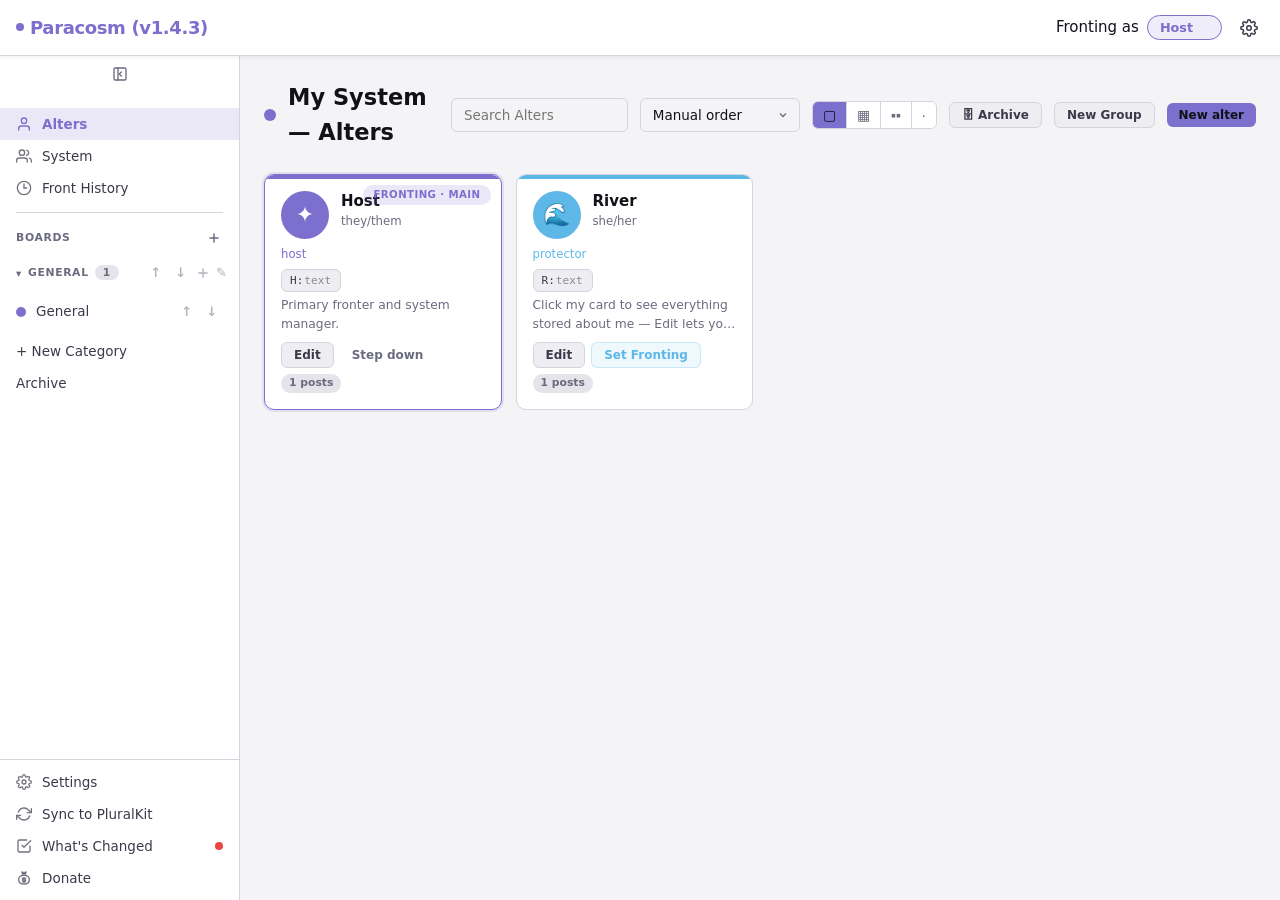
==== index.html @ e0b14cb3 "Update index.html" ====
<!doctype html>
<html lang="en">
 <head><!-- Google tag (gtag.js) -->
<!-- Google tag (gtag.js) -->
<script async src="https://www.googletagmanager.com/gtag/js?id=G-0WZTBD8NSZ"></script>
<script>
  window.dataLayer = window.dataLayer || [];
  function gtag(){dataLayer.push(arguments);}
  gtag('js', new Date());

  gtag('config', 'G-0WZTBD8NSZ');
</script>
 <meta charset="UTF-8" />
 <meta name="viewport" content="width=device-width, initial-scale=1.0" />
 <title>Paracosm v1.4.3</title>
 <style>
  /* ============================================================
   CSS CUSTOM PROPERTIES & RESET
  ============================================================ */
  :root {
   --accent: #7c6fcd;
   --accent-dim: #7c6fcd33;
   --accent-text: #ffffff;

   --bg-0: #f4f4f6;
   --bg-1: #ffffff;
   --bg-2: #eeeef2;
   --bg-3: #e4e4ea;

   --text-0: #111118;
   --text-1: #3a3a4a;
   --text-2: #6b6b80;
   --text-inv: #ffffff;

   --border: #d4d4de;
   --shadow: 0 1px 4px rgba(0,0,0,0.08);
   --shadow-md: 0 4px 16px rgba(0,0,0,0.1);
   --radius: 10px;
   --radius-sm: 6px;
   --radius-lg: 16px;

   --sidebar-w: 240px;
   --header-h: 56px;

   --font: system-ui, -apple-system, BlinkMacSystemFont, 'Segoe UI', sans-serif;
   --font-size: 15px;
   --line-height: 1.55;

   --transition: 0.18s ease;
  }

  [data-dark="true"] {
   --bg-0: #0f0f14;
   --bg-1: #17171f;
   --bg-2: #1e1e28;
   --bg-3: #26262f;
   --text-0: #eeeef4;
   --text-1: #c4c4d4;
   --text-2: #7a7a94;
   --border: #2e2e3e;
   --shadow: 0 1px 4px rgba(0,0,0,0.3);
   --shadow-md: 0 4px 16px rgba(0,0,0,0.4);
  }

  *, *::before, *::after { box-sizing: border-box; margin: 0; padding: 0; }

  html { font-size: var(--font-size); }

  body {
   font-family: var(--font);
   background: var(--bg-0);
   color: var(--text-0);
   line-height: var(--line-height);
   transition: background var(--transition), color var(--transition);
   min-height: 100vh;
   overflow-x: hidden;
  }

  /* ============================================================
   LAYOUT
  ============================================================ */
  #app { display: flex; flex-direction: column; min-height: 100vh; }

  /* Header */
  #header {
   position: fixed; top: 0; left: 0; right: 0; z-index: 100;
   height: var(--header-h);
   background: var(--bg-1);
   border-bottom: 1px solid var(--border);
   display: flex; align-items: center; gap: 12px; padding: 0 16px;
   box-shadow: var(--shadow);
   transition: background var(--transition), border-color var(--transition);
  }

  #sidebar-toggle {
   display: none; background: none; border: none; cursor: pointer;
   color: var(--text-0); padding: 6px; border-radius: var(--radius-sm);
  }
  #sidebar-toggle svg { display: block; }

  .logo {
   font-size: 1.2rem; font-weight: 700; letter-spacing: -0.02em;
   color: var(--accent); text-decoration: none; flex-shrink: 0;
   display: flex; align-items: center; gap: 6px;
  }
  .logo-dot { width: 8px; height: 8px; border-radius: 50%; background: var(--accent); }

  #header-spacer { flex: 1; }

  /* Fronter selector */
  #fronter-wrap {
   display: flex; align-items: center; gap: 8px;
  }
  #fronter-label { font-size: 0.8rem; color: var(--text-2); white-space: nowrap; }
  #fronter-select {
   appearance: none;
   background: var(--accent-dim);
   color: var(--accent);
   border: 1.5px solid var(--accent);
   border-radius: 20px;
   padding: 4px 28px 4px 12px;
   font-size: 0.85rem; font-weight: 600;
   cursor: pointer;
   font-family: inherit;
   background-image: url("data:image/svg+xml,%3Csvg xmlns='http://www.w3.org/2000/svg' width='12' height='12' viewBox='0 0 24 24' fill='none' stroke='%237c6fcd' stroke-width='2.5'%3E%3Cpath d='M6 9l6 6 6-6'/%3E%3C/svg%3E");
   background-repeat: no-repeat;
   background-position: right 8px center;
   transition: border-color var(--transition), background-color var(--transition);
  }
  #fronter-select:focus { outline: 2px solid var(--accent); outline-offset: 2px; }
  button#fronter-select { background-image: none; text-align: left; }
  .fronter-extra { opacity: 0.75; font-weight: 700; }
  .front-manage-row { display: flex; align-items: center; justify-content: space-between; gap: 10px; }
  .fm-main-label { display: flex; align-items: center; gap: 4px; cursor: pointer; white-space: nowrap; }
  .fm-main-label input { cursor: pointer; accent-color: var(--accent); }
  .front-entry-main-badge { font-weight: 700; }
  #fm-search-input { margin-bottom: 10px; }
  .fm-search-wrap { position: relative; margin-bottom: 10px; }
  .fm-search-wrap svg {
   position: absolute; left: 10px; top: 50%; transform: translateY(-50%);
   color: var(--text-2); pointer-events: none;
  }
  .fm-search-wrap input { padding-left: 32px; }

  /* Header buttons */
  .hdr-btn {
   background: none; border: none; cursor: pointer; color: var(--text-1);
   padding: 6px; border-radius: var(--radius-sm); display: flex; align-items: center;
   transition: background var(--transition), color var(--transition);
  }
  .hdr-btn:hover { background: var(--bg-2); color: var(--text-0); }

  /* Main layout */
  #layout {
   display: flex; flex: 1; margin-top: var(--header-h);
  }

  /* Sidebar */
  #sidebar {
   width: var(--sidebar-w); flex-shrink: 0;
   position: fixed; top: var(--header-h); left: 0; bottom: 0;
   background: var(--bg-1); border-right: 1px solid var(--border);
   display: flex; flex-direction: column;
   transition: background var(--transition), border-color var(--transition), transform var(--transition);
   z-index: 90;
  }

  #sidebar-scroll {
   flex: 1; overflow-y: auto; padding: 12px 0; min-height: 0;
  }

  .sidebar-footer {
   flex-shrink: 0; border-top: 1px solid var(--border);
   padding: 6px 0; background: var(--bg-1);
  }
  .sidebar-badge-dot {
   width: 8px; height: 8px; border-radius: 50%;
   background: #ef4444; margin-left: auto; flex-shrink: 0;
  }

  .sidebar-section { margin-bottom: 4px; }
  .sidebar-section-label {
   font-size: 0.72rem; font-weight: 700; letter-spacing: 0.06em;
   text-transform: uppercase; color: var(--text-2);
   padding: 8px 16px 4px; display: flex; align-items: center; justify-content: space-between;
  }
  .sidebar-add {
   background: none; border: none; cursor: pointer; color: var(--text-2);
   padding: 2px; border-radius: 4px; display: flex; align-items: center;
   transition: color var(--transition), background var(--transition);
  }
  .sidebar-add:hover { color: var(--accent); background: var(--accent-dim); }

  .sidebar-item {
   display: flex; align-items: center; gap: 10px;
   padding: 8px 16px; cursor: pointer; border: none; background: none;
   width: 100%; text-align: left; color: var(--text-1); font-size: 0.9rem;
   font-family: inherit; border-radius: 0;
   transition: background var(--transition), color var(--transition);
   position: relative;
  }
  .sidebar-item:hover { background: var(--bg-2); color: var(--text-0); }
  .sidebar-item.active {
   background: var(--accent-dim); color: var(--accent); font-weight: 600;
  }
  .sidebar-item.active::before {
   content: ''; position: absolute; left: 0; top: 4px; bottom: 4px;
   width: 3px; background: var(--accent); border-radius: 0 2px 2px 0;
  }
  .sidebar-dot {
   width: 10px; height: 10px; border-radius: 50%; flex-shrink: 0;
  }
  .sidebar-item-name { flex: 1; overflow: hidden; text-overflow: ellipsis; white-space: nowrap; }
  .sidebar-divider {
   margin: 8px 16px; border: none; border-top: 1px solid var(--border);
  }

  /* Nav items */
  .nav-item {
   display: flex; align-items: center; gap: 10px;
   padding: 8px 16px; cursor: pointer; border: none; background: none;
   width: 100%; text-align: left; color: var(--text-1); font-size: 0.9rem;
   font-family: inherit;
   transition: background var(--transition), color var(--transition);
   border-radius: 0;
  }
  .nav-item:hover { background: var(--bg-2); color: var(--text-0); }
  .nav-item.active { background: var(--accent-dim); color: var(--accent); font-weight: 600; }
  .nav-icon { opacity: 0.7; flex-shrink: 0; }
  .nav-item.active .nav-icon { opacity: 1; }

  /* Main content */
  #main {
   flex: 1; margin-left: var(--sidebar-w);
   padding: var(--main-padding, 24px); max-width: 100%;
   min-height: calc(100vh - var(--header-h));
   transition: margin-left var(--transition);
  }

  /* ============================================================
   SIDEBAR: ICON RAIL (collapsed) MODE
  ============================================================ */
  :root { --rail-w: 60px; }
  body.sidebar-rail #sidebar { width: var(--rail-w); }
  body.sidebar-rail #main { margin-left: var(--rail-w); }
  body.sidebar-rail .sidebar-item-name,
  body.sidebar-rail .sidebar-section-label span,
  body.sidebar-rail .sidebar-add,
  body.sidebar-rail .board-move-buttons,
  body.sidebar-rail .category-name,
  body.sidebar-rail .category-actions,
  body.sidebar-rail .badge,
  body.sidebar-rail .category-caret,
  body.sidebar-rail .sidebar-divider {
   display: none !important;
  }
  body.sidebar-rail .sidebar-item,
  body.sidebar-rail .nav-item {
   justify-content: center; padding: 10px 0; position: relative;
  }
  body.sidebar-rail .sidebar-dot { margin: 0 auto; }
  body.sidebar-rail .category-header { justify-content: center; padding: 6px 0; }
  body.sidebar-rail .category-toggle { justify-content: center; }
  body.sidebar-rail .category-boards { display: none; }
  body.sidebar-rail .sidebar-section-label { justify-content: center; }

  /* Tooltip for rail mode */
  body.sidebar-rail .nav-item:hover::after,
  body.sidebar-rail .sidebar-item:hover::after {
   content: attr(data-tip);
   position: absolute; left: calc(100% + 10px); top: 50%;
   transform: translateY(-50%);
   background: var(--bg-3); color: var(--text-0);
   padding: 5px 10px; border-radius: var(--radius-sm);
   font-size: 0.8rem; white-space: nowrap; z-index: 200;
   box-shadow: 0 4px 14px rgba(0,0,0,0.25);
   pointer-events: none;
  }

  #sidebar-rail-toggle {
   background: none; border: none; cursor: pointer; color: var(--text-2);
   padding: 6px; border-radius: var(--radius-sm); display: flex; align-items: center;
   margin: 4px auto 8px; transition: background var(--transition), color var(--transition), transform var(--transition);
  }
  #sidebar-rail-toggle:hover { background: var(--bg-2); color: var(--accent); }
  body.sidebar-rail #sidebar-rail-toggle svg { transform: rotate(180deg); }
  @media (max-width: 640px) { #sidebar-rail-toggle { display: none; } }

  /* Overlay for mobile sidebar */
  #sidebar-overlay {
   display: none; position: fixed; inset: 0; z-index: 89;
   background: rgba(0,0,0,0.4);
  }

  /* ============================================================
   TYPOGRAPHY & HELPERS
  ============================================================ */
  h1 { font-size: 1.5rem; font-weight: 700; }
  h2 { font-size: 1.2rem; font-weight: 600; }
  h3 { font-size: 1rem; font-weight: 600; }

  .page-header {
   display: flex; align-items: center; gap: 12px; margin-bottom: 24px;
   flex-wrap: wrap;
  }
  .page-header h1 { flex: 1; }
  .page-title-dot {
   width: 12px; height: 12px; border-radius: 50%;
   background: var(--accent); flex-shrink: 0;
  }

  .tag {
   display: inline-block; padding: 2px 10px;
   border-radius: 20px; font-size: 0.78rem; font-weight: 600;
   background: var(--accent-dim); color: var(--accent);
  }

  .badge {
   display: inline-block; padding: 1px 8px;
   border-radius: 20px; font-size: 0.72rem; font-weight: 600;
   background: var(--bg-3); color: var(--text-2);
  }

  a { color: var(--accent); text-decoration: none; }
  a:hover { text-decoration: underline; }

  /* ============================================================
   CARDS
  ============================================================ */
  .card {
   background: var(--bg-1); border-radius: var(--radius);
   border: 1px solid var(--border); padding: var(--card-padding, 16px);
   transition: background var(--transition), border-color var(--transition);
   box-shadow: var(--shadow);
  }
  .card-grid {
   display: grid; grid-template-columns: repeat(auto-fill, minmax(220px, 1fr));
   gap: 14px;
  }
  .card-sm { padding: 12px 14px; }

  /* ============================================================
   BUTTONS
  ============================================================ */
  .btn {
   display: inline-flex; align-items: center; gap: 6px;
   padding: 8px 16px; border-radius: var(--radius-sm);
   font-size: 0.88rem; font-weight: 600; font-family: inherit;
   cursor: pointer; border: none; transition: all var(--transition);
   white-space: nowrap;
  }
  .btn-primary {
   background: var(--accent); color: var(--accent-text);
  }
  .btn-primary:hover { filter: brightness(1.1); }
  .btn-secondary {
   background: var(--bg-2); color: var(--text-1);
   border: 1px solid var(--border);
  }
  .btn-secondary:hover { background: var(--bg-3); color: var(--text-0); }
  .btn-ghost {
   background: none; color: var(--text-2); padding: 6px 10px;
  }
  .btn-ghost:hover { background: var(--bg-2); color: var(--text-0); }
  .btn-danger {
   background: #ef4444; color: #fff;
  }
  .btn-danger:hover { background: #dc2626; }
  .btn-sm { padding: 5px 12px; font-size: 0.8rem; }
  .btn-icon { padding: 6px; }

  /* ============================================================
   FORMS
  ============================================================ */
  .form-group { margin-bottom: 14px; }
  .form-label {
   display: block; font-size: 0.82rem; font-weight: 600;
   color: var(--text-1); margin-bottom: 5px;
  }
  .form-hint { font-size: 0.75rem; color: var(--text-2); margin-top: 3px; }
  .form-input, .form-select, .form-textarea {
   width: 100%; padding: 8px 12px;
   background: var(--bg-0); border: 1.5px solid var(--border);
   border-radius: var(--radius-sm); color: var(--text-0);
   font-size: 0.9rem; font-family: inherit;
   transition: border-color var(--transition), background var(--transition);
  }
  .form-input:focus, .form-select:focus, .form-textarea:focus {
   outline: none; border-color: var(--accent);
   box-shadow: 0 0 0 3px var(--accent-dim);
  }
  .form-textarea { resize: vertical; min-height: 80px; }
  .form-select { appearance: none; cursor: pointer;
   background-image: url("data:image/svg+xml,%3Csvg xmlns='http://www.w3.org/2000/svg' width='12' height='12' viewBox='0 0 24 24' fill='none' stroke='%236b6b80' stroke-width='2.5'%3E%3Cpath d='M6 9l6 6 6-6'/%3E%3C/svg%3E");
   background-repeat: no-repeat; background-position: right 10px center;
   padding-right: 32px;
  }
  .form-row { display: flex; gap: 12px; }
  .form-row .form-group { flex: 1; }
  .form-check { display: flex; align-items: center; gap: 8px; cursor: pointer; }
  .form-check input { cursor: pointer; accent-color: var(--accent); }
  .form-color-row { display: flex; align-items: center; gap: 10px; }
  .form-color {
   width: 40px; height: 38px; padding: 3px;
   border: 1.5px solid var(--border); border-radius: var(--radius-sm);
   cursor: pointer; background: var(--bg-0);
  }
  .color-presets { display: flex; gap: 6px; flex-wrap: wrap; }
  .color-preset {
   width: 24px; height: 24px; border-radius: 50%; cursor: pointer;
   border: 2px solid transparent; transition: border-color var(--transition), transform var(--transition);
  }
  .color-preset:hover { transform: scale(1.15); }
  .color-preset.selected { border-color: var(--text-0); }

  /* ============================================================
   TOGGLE SWITCH
  ============================================================ */
  .toggle-wrap { display: flex; align-items: center; gap: 10px; }
  .toggle {
   position: relative; display: inline-block;
   width: 40px; height: 22px; flex-shrink: 0;
  }
  .toggle input { opacity: 0; width: 0; height: 0; }
  .toggle-slider {
   position: absolute; cursor: pointer; inset: 0;
   background: var(--bg-3); border-radius: 22px;
   transition: background var(--transition);
  }
  .toggle-slider:before {
   content: ''; position: absolute;
   width: 16px; height: 16px; border-radius: 50%;
   left: 3px; top: 3px; background: white;
   transition: transform var(--transition);
   box-shadow: 0 1px 3px rgba(0,0,0,0.2);
  }
  .toggle input:checked + .toggle-slider { background: var(--accent); }
  .toggle input:checked + .toggle-slider:before { transform: translateX(18px); }
  .unread-dot {
   display:inline-block;
   width:8px;
   height:8px;
   border-radius:50%;
   background:#ef4444;
   margin-left:6px;
   vertical-align:middle;
  }

  /* ============================================================
   MODAL
  ============================================================ */
  .modal-backdrop {
   position: fixed; inset: 0; z-index: 200;
   background: rgba(0,0,0,0.5); display: flex;
   align-items: center; justify-content: center; padding: 16px;
  }
  .modal {
   background: var(--bg-1); border-radius: var(--radius-lg);
   border: 1px solid var(--border); width: 100%; max-width: 480px;
   max-height: 90vh; overflow-y: auto;
   box-shadow: var(--shadow-md);
   animation: modal-in 0.15s ease;
  }
  @keyframes modal-in {
   from { opacity: 0; transform: scale(0.96) translateY(8px); }
   to { opacity: 1; transform: scale(1) translateY(0); }
  }
  .modal-header {
   padding: 18px 20px 14px; border-bottom: 1px solid var(--border);
   display: flex; align-items: center; gap: 10px;
  }
  .modal-header h2 { flex: 1; }
  .modal-body { padding: 18px 20px; }
  .modal-footer {
   padding: 14px 20px; border-top: 1px solid var(--border);
   display: flex; gap: 8px; justify-content: flex-end;
  }

  /* ============================================================
   POSTS / MESSAGE BOARD
  ============================================================ */
  .post-list { display: flex; flex-direction: column; gap: 10px; }
  .post {
   background: var(--bg-1); border-radius: var(--radius);
   border: 1px solid var(--border); padding: var(--post-padding, 14px 16px);
   transition: background var(--transition), border-color var(--transition);
  }
  .post.pinned { border-color: var(--accent); }
  .post-header { display: flex; align-items: center; gap: 10px; margin-bottom: 8px; }
  .alter-avatar-wrap.post-avatar { width: 32px; height: 32px; }
  .post-meta { flex: 1; }
  .post-author { font-weight: 700; font-size: 0.9rem; }
  .post-pronouns { font-size: 0.75rem; color: var(--text-2); }
  .post-time { font-size: 0.75rem; color: var(--text-2); }
  .post-content { font-size: 0.92rem; line-height: var(--line-height); white-space: pre-wrap; word-break: break-word; }
  .post-actions { display: flex; gap: 6px; margin-top: 10px; flex-wrap: wrap; }
  .post-pin-icon { color: var(--accent); font-size: 0.75rem; }

  .compose-box {
   background: var(--bg-1); border: 1.5px solid var(--border);
   border-radius: var(--radius-lg); padding: 14px 16px;
   margin-bottom: 20px;
   transition: border-color var(--transition), background var(--transition);
   box-shadow: var(--shadow);
  }
  .compose-box:focus-within { border-color: var(--accent); }
  .compose-header { display: flex; align-items: center; gap: 10px; margin-bottom: 10px; }
  .compose-as { font-size: 0.82rem; color: var(--text-2); }
  .compose-as strong { color: var(--accent); }
  #compose-input {
   width: 100%; background: none; border: none; outline: none;
   color: var(--text-0); font-size: 0.92rem; font-family: inherit;
   resize: none; min-height: 60px; line-height: var(--line-height);
  }
  .compose-footer { display: flex; justify-content: space-between; align-items: center; gap: 8px; margin-top: 10px; }
  .compose-footer-left { display: flex; gap: 6px; align-items: center; }

  /* Image upload buttons (alter avatar/banner + composer) */
  .img-upload-btn {
   display: inline-flex; align-items: center; gap: 6px;
   background: var(--bg-2); border: 1px solid var(--border); color: var(--text-1);
   border-radius: var(--radius-sm); padding: 6px 10px; font-size: 0.8rem;
   font-family: inherit; cursor: pointer; transition: background var(--transition), color var(--transition);
   white-space: nowrap;
  }
  .img-upload-btn:hover { background: var(--bg-3); color: var(--text-0); }
  .img-upload-row { display: flex; gap: 8px; align-items: center; margin-top: 6px; flex-wrap: wrap; }
  .img-upload-or { font-size: 0.75rem; color: var(--text-2); }

  /* Composer image staging (selected, not-yet-posted images) */
  .compose-img-stage {
   display: flex; gap: 8px; flex-wrap: wrap; margin-top: 10px;
  }
  .compose-img-thumb {
   position: relative; width: 64px; height: 64px; border-radius: var(--radius-sm);
   overflow: hidden; flex-shrink: 0; border: 1px solid var(--border); background: var(--bg-2);
  }
  .compose-img-thumb img { width: 100%; height: 100%; object-fit: cover; display: block; }
  .compose-img-remove {
   position: absolute; top: 2px; right: 2px; width: 18px; height: 18px;
   border-radius: 50%; background: rgba(0,0,0,0.65); color: #fff; border: none;
   font-size: 0.7rem; line-height: 1; cursor: pointer; display: flex;
   align-items: center; justify-content: center; padding: 0;
  }
  .compose-img-remove:hover { background: rgba(0,0,0,0.85); }

  /* Post image gallery */
  .post-gallery {
   display: flex; gap: 8px; overflow-x: auto; margin-top: 10px;
   margin-bottom: 4px; padding-bottom: 2px; scroll-snap-type: x proximity;
   -webkit-overflow-scrolling: touch;
  }
  .post-gallery::-webkit-scrollbar { height: 6px; }
  .post-gallery::-webkit-scrollbar-thumb { background: var(--border); border-radius: 4px; }
  .post-gallery.single-image { overflow-x: visible; }
  .post-gallery-img-wrap {
   flex-shrink: 0; scroll-snap-align: start; border-radius: var(--radius);
   overflow: hidden; border: 1px solid var(--border); background: var(--bg-2);
   cursor: zoom-in; max-height: 280px;
  }
  .post-gallery.single-image .post-gallery-img-wrap { max-width: 100%; }
  .post-gallery:not(.single-image) .post-gallery-img-wrap { width: 200px; height: 200px; }
  .post-gallery:not(.single-image) .post-gallery-img-wrap img { width: 100%; height: 100%; object-fit: cover; }
  .post-gallery.single-image .post-gallery-img-wrap img { max-width: 100%; max-height: 280px; object-fit: contain; display: block; }
  .post-gallery-count {
   font-size: 0.72rem; color: var(--text-2); margin-top: 2px; margin-bottom: 2px;
  }

  /* Lightbox for viewing a post image full-size */
  .img-lightbox-backdrop {
   position: fixed; inset: 0; z-index: 300; background: rgba(0,0,0,0.85);
   display: flex; align-items: center; justify-content: center; padding: 24px;
   cursor: zoom-out;
  }
  .img-lightbox-backdrop img {
   max-width: 100%; max-height: 100%; border-radius: var(--radius);
   box-shadow: var(--shadow-md);
  }
  .img-lightbox-close {
   position: fixed; top: 16px; right: 20px; background: rgba(0,0,0,0.5); color: #fff;
   border: none; border-radius: 50%; width: 36px; height: 36px; font-size: 1.1rem;
   cursor: pointer; display: flex; align-items: center; justify-content: center;
  }

  /* Avatar/banner upload preview tweaks */
  .alter-upload-preview-banner {
   width: 100%; height: 80px; border-radius: var(--radius-sm); margin-top: 8px;
   background-size: cover; background-position: center; border: 1px solid var(--border);
  }

  /* Board header banner */
  .board-banner {
   height: 6px; border-radius: var(--radius) var(--radius) 0 0;
   margin-bottom: 0;
  }

  /* ============================================================
   ALTER CARDS
  ============================================================ */
  .alter-card {
   background: var(--bg-1); border-radius: var(--radius);
   border: 1px solid var(--border); padding: 16px;
   cursor: pointer; transition: all var(--transition);
   position: relative; overflow: hidden;
  }
  .alter-card::before {
   content: ''; position: absolute; top: 0; left: 0; right: 0;
   height: 4px;
  }
  .alter-card:hover { border-color: var(--accent); box-shadow: var(--shadow-md); transform: translateY(-1px); }
  .alter-card.fronting { border-color: var(--accent); box-shadow: 0 0 0 2px var(--accent-dim); }
  .alter-card.dragging { opacity: 0.4; }
  .alter-card.drag-over-top { box-shadow: inset 2px 0 0 var(--accent); }
  .alter-card.drag-over-bottom { box-shadow: inset -2px 0 0 var(--accent); }
  .alter-unread-badge {
   position: absolute; top: 10px; right: 10px;
   background: #ef4444; color: #fff; font-size: 0.72rem; font-weight: 700;
   min-width: 18px; height: 18px; border-radius: 999px;
   display: flex; align-items: center; justify-content: center; padding: 0 5px;
   z-index: 2;
  }

  /* ============================================================
   ALTER GROUPS
  ============================================================ */
  .group-section { margin-bottom: 22px; }
  .group-grid {
   display: grid; grid-template-columns: repeat(auto-fill, minmax(180px, 1fr));
   gap: 12px; margin-bottom: 4px;
  }
  .group-card {
   background: var(--bg-1); border-radius: var(--radius);
   border: 1px solid var(--border); border-left: 4px solid var(--accent);
   padding: 12px 14px; cursor: pointer; transition: all var(--transition);
   position: relative;
  }
  .group-card:hover { border-color: var(--accent); box-shadow: var(--shadow-md); transform: translateY(-1px); }
  .group-card-name { font-weight: 700; font-size: 0.95rem; display: flex; align-items: center; gap: 8px; }
  .group-card-dot { width: 9px; height: 9px; border-radius: 50%; background: var(--accent); flex-shrink: 0; }
  .group-card-count { font-size: 0.76rem; color: var(--text-2); margin-top: 4px; }
  .group-card-desc { font-size: 0.78rem; color: var(--text-2); margin-top: 4px; display:-webkit-box;-webkit-line-clamp:2;-webkit-box-orient:vertical;overflow:hidden; }
  .alter-group-tags { display: flex; flex-wrap: wrap; gap: 6px; margin-top: 4px; }
  .alter-group-tag { cursor: pointer; }
  .group-checkbox-list {
   display: flex; flex-wrap: wrap; gap: 8px;
   border: 1px solid var(--border); border-radius: var(--radius-sm);
   padding: 10px; max-height: 160px; overflow-y: auto; background: var(--bg-2);
  }
  .group-checkbox-item {
   display: flex; align-items: center; gap: 6px; font-size: 0.85rem;
   background: var(--bg-1); border: 1px solid var(--border); border-radius: 20px;
   padding: 4px 10px 4px 8px; cursor: pointer;
  }
  .group-checkbox-item input { cursor: pointer; accent-color: var(--accent); }

  /* ---- density switch (alters page toolbar) ---- */
  .density-switch {
   display: inline-flex; border: 1px solid var(--border); border-radius: var(--radius-sm);
   overflow: hidden; flex-shrink: 0;
  }
  .density-btn {
   background: var(--bg-1); color: var(--text-2); border: none; cursor: pointer;
   padding: 6px 10px; font-size: 0.95rem; line-height: 1; transition: background var(--transition), color var(--transition);
   border-right: 1px solid var(--border);
  }
  .density-btn:last-child { border-right: none; }
  .density-btn:hover { background: var(--bg-2); color: var(--text-0); }
  .density-btn.active { background: var(--accent); color: var(--accent-text); }

  /* ---- tiny density card: just avatar + name, packed tight ---- */
  .alter-card-tiny {
   display: flex; flex-direction: column; align-items: center; justify-content: center;
   gap: 4px; padding: 8px 4px; min-height: 0;
  }
  .alter-card-tiny .alter-name {
   width: 100%; overflow: hidden; text-overflow: ellipsis; white-space: nowrap;
  }
  .alter-tiny-front-dot {
   position: absolute; top: 6px; left: 6px; width: 8px; height: 8px; border-radius: 50%;
   background: var(--accent); box-shadow: 0 0 0 2px var(--bg-1); z-index: 2;
  }
  .alter-unread-badge-tiny {
   top: 4px; right: 4px; min-width: 14px; height: 14px; font-size: 0.6rem; padding: 0 4px;
  }
  .alter-avatar {
   width: 48px; height: 48px; border-radius: 50%;
   display: flex; align-items: center; justify-content: center;
   font-size: 1.5rem; margin-bottom: 10px; color: white;
  }
  .alter-card-head { display: flex; align-items: flex-start; gap: 12px; margin-bottom: 6px; }
  .alter-name { font-weight: 700; font-size: 1rem; line-height: 1.25; }
  .alter-realname { font-size: 0.74rem; color: var(--text-2); margin-top: 1px; overflow: hidden; text-overflow: ellipsis; white-space: nowrap; }
  .alter-pronouns { font-size: 0.78rem; color: var(--text-2); margin-top: 1px; }
  .alter-role { font-size: 0.78rem; margin-top: 4px; }
  .alter-fronting-badge {
   position: absolute; top: 10px; right: 10px;
   font-size: 0.68rem; font-weight: 700; letter-spacing: 0.04em;
   text-transform: uppercase;
  }

  /* Avatar image + fallback (used in cards, view modal, edit form preview) */
  .alter-avatar-wrap {
   position: relative; border-radius: 50%; overflow: hidden;
   flex-shrink: 0; background: var(--bg-2);
  }
  .alter-avatar-img { width: 100%; height: 100%; object-fit: cover; display: block; }
  .alter-avatar-fallback {
   position: absolute; top: 0; left: 0; width: 100%; height: 100%;
   align-items: center; justify-content: center; color: white;
  }

  /* Proxy tag chips */
  .alter-proxy-tags { display: flex; flex-wrap: wrap; gap: 5px; margin-top: 6px; }
  .proxy-tag-chip {
   display: inline-flex; align-items: center; gap: 0;
   font-family: ui-monospace, SFMono-Regular, Menlo, Consolas, monospace;
   font-size: 0.74rem; padding: 2px 8px; border-radius: 6px;
   background: var(--bg-2); border: 1px solid var(--border); color: var(--text-1);
  }
  .proxy-tag-chip em { font-style: normal; opacity: 0.55; padding: 0 1px; }

  /* Proxy tag editor (alter edit form) */
  .proxy-tag-row { display: flex; align-items: center; gap: 6px; }
  .proxy-tag-row .form-input { flex: 1; min-width: 0; }
  .proxy-tag-placeholder {
   font-family: ui-monospace, SFMono-Regular, Menlo, Consolas, monospace;
   font-size: 0.8rem; color: var(--text-2); flex-shrink: 0;
  }

  /* ============================================================
   ALTER VIEW (READ-ONLY DETAIL) MODAL — profile-card style
  ============================================================ */
  .modal.modal-lg { max-width: 560px; }
  .profile-modal-banner {
   position: relative; height: 130px;
   background-size: cover, cover; background-position: center, center;
   background-repeat: no-repeat, no-repeat;
   border-radius: calc(var(--radius-lg) - 1px) calc(var(--radius-lg) - 1px) 0 0;
  }
  .profile-modal-close {
   position: absolute; top: 10px; right: 10px;
   width: 30px; height: 30px; border-radius: 50%;
   background: rgba(0,0,0,0.38); color: #fff; border: none;
   display: flex; align-items: center; justify-content: center;
   cursor: pointer; font-size: 0.92rem; line-height: 1;
   transition: background var(--transition);
  }
  .profile-modal-close:hover { background: rgba(0,0,0,0.58); }
  .profile-modal-archived-tag {
   position: absolute; top: 10px; left: 10px;
   background: rgba(0,0,0,0.45); color: #fff;
   font-size: 0.68rem; font-weight: 700; text-transform: uppercase; letter-spacing: 0.04em;
   padding: 3px 10px; border-radius: 20px;
  }
  .profile-modal-header {
   display: flex; align-items: flex-end; gap: 12px;
   padding: 0 20px; margin-top: -30px; margin-bottom: 14px;
  }
  .profile-modal-avatar-ring {
   border-radius: 50%; background: var(--bg-1); padding: 4px;
   box-shadow: 0 0 0 1px var(--border); flex-shrink: 0;
  }
  .profile-modal-titles { min-width: 0; padding-bottom: 3px; }
  .profile-modal-name {
   font-size: 1.2rem; font-weight: 800; line-height: 1.22;
   overflow: hidden; text-overflow: ellipsis; white-space: nowrap;
  }
  .profile-modal-realname { font-size: 0.78rem; color: var(--text-2); margin-top: 1px; }
  .profile-modal-front-pill {
   margin-left: auto; flex-shrink: 0; font-weight: 700; white-space: nowrap;
  }
  .profile-pills { display: flex; flex-wrap: wrap; gap: 6px; margin-bottom: 16px; }
  .profile-pill {
   display: inline-flex; align-items: center; gap: 5px;
   padding: 4px 11px; border-radius: 20px; font-size: 0.8rem; font-weight: 600;
   background: var(--bg-2); color: var(--text-1);
  }
  .profile-pill-swatch {
   width: 11px; height: 11px; border-radius: 50%; display: inline-block;
   border: 1px solid rgba(0,0,0,0.15);
  }
  .profile-section { margin-bottom: 16px; }
  .profile-section:last-of-type { margin-bottom: 0; }
  .profile-section-label {
   font-size: 0.7rem; font-weight: 700; letter-spacing: 0.05em;
   text-transform: uppercase; color: var(--text-2); margin-bottom: 6px;
  }
  .profile-section-body {
   background: var(--bg-2); border-radius: var(--radius-sm); padding: 10px 12px;
   font-size: 0.9rem; white-space: pre-wrap; word-break: break-word;
  }
  .profile-field-grid { display: grid; grid-template-columns: repeat(auto-fill, minmax(130px,1fr)); gap: 8px; }
  .profile-field-chip { background: var(--bg-2); border-radius: var(--radius-sm); padding: 8px 10px; }
  .profile-field-chip-label {
   font-size: 0.66rem; font-weight: 700; text-transform: uppercase; letter-spacing: 0.03em;
   color: var(--text-2); margin-bottom: 2px;
  }
  .profile-field-chip-value { font-size: 0.88rem; font-weight: 600; color: var(--text-0); }
  .profile-footnote { font-size: 0.78rem; color: var(--text-2); }
  .detail-row { margin-bottom: 14px; }
  .detail-row:last-child { margin-bottom: 0; }
  .detail-label {
   font-size: 0.7rem; font-weight: 700; letter-spacing: 0.05em;
   text-transform: uppercase; color: var(--text-2); margin-bottom: 4px;
  }
  .detail-value { font-size: 0.92rem; color: var(--text-0); }
  .detail-value-pre { white-space: pre-wrap; word-break: break-word; }

  /* ============================================================
   FRONT HISTORY
  ============================================================ */
  .front-stats-bar {
   display: flex; gap: 20px; align-items: center; flex-wrap: wrap;
  }
  .front-now-section {
   display: flex; flex-direction: column; gap: 10px; margin-bottom: 22px;
  }
  .front-day-group { margin-bottom: 22px; }
  .front-day-header {
   font-size: 0.76rem; font-weight: 700; text-transform: uppercase;
   letter-spacing: 0.05em; color: var(--text-2); margin-bottom: 8px;
   padding-left: 2px;
  }
  .front-entry-list { display: flex; flex-direction: column; gap: 8px; }
  .front-entry-card {
   display: flex; gap: 12px; align-items: flex-start;
   background: var(--bg-1); border: 1px solid var(--border);
   border-left: 3px solid var(--accent, #7c6fcd);
   border-radius: var(--radius); padding: 12px 14px;
   transition: background var(--transition), border-color var(--transition), box-shadow var(--transition);
  }
  .front-entry-card.is-ongoing {
   background: var(--accent-dim); box-shadow: 0 0 0 2px var(--accent-dim);
  }
  .front-avatar-stack { display: flex; flex-shrink: 0; padding-left: 10px; }
  .front-avatar-mini {
   width: 32px; height: 32px; border-radius: 50%;
   display: flex; align-items: center; justify-content: center;
   font-size: 0.85rem; color: #fff; border: 2px solid var(--bg-1);
   margin-left: -10px; flex-shrink: 0;
  }
  .front-entry-body { flex: 1; min-width: 0; }
  .front-entry-names {
   font-weight: 700; font-size: 0.92rem;
   display: flex; align-items: center; gap: 8px; flex-wrap: wrap;
  }
  .front-ongoing-badge { animation: front-pulse 2s ease-in-out infinite; }
  @keyframes front-pulse { 0%, 100% { opacity: 1; } 50% { opacity: 0.5; } }
  .front-entry-time {
   margin-top: 3px; display: flex; align-items: center; gap: 8px;
   flex-wrap: wrap;
  }
  .front-entry-notes { color: var(--text-1); white-space: pre-wrap; }
  .front-entry-actions {
   display: flex; gap: 6px; flex-shrink: 0; flex-wrap: wrap;
   justify-content: flex-end;
  }
  .alter-check-list {
   display: flex; flex-direction: column; gap: 2px; max-height: 220px;
   overflow-y: auto; border: 1.5px solid var(--border);
   border-radius: var(--radius-sm); padding: 6px;
  }
  .alter-check-item {
   display: flex; align-items: center; gap: 8px; padding: 7px 8px;
   border-radius: var(--radius-sm); cursor: pointer; font-size: 0.88rem;
   transition: background var(--transition);
  }
  .alter-check-item:hover { background: var(--bg-2); }
  .alter-check-item input { cursor: pointer; accent-color: var(--accent); }
  .alter-check-dot {
   width: 10px; height: 10px; border-radius: 50%; flex-shrink: 0;
  }

  /* ============================================================
   SETTINGS
  ============================================================ */
  .settings-section { margin-bottom: 28px; }
  .settings-section h2 { margin-bottom: 14px; }
  .settings-grid { display: grid; grid-template-columns: repeat(auto-fill, minmax(280px, 1fr)); gap: 12px; }
  .setting-row {
   display: flex; align-items: flex-start; justify-content: space-between;
   gap: 16px; padding: 12px 0; border-bottom: 1px solid var(--border);
  }
  .setting-row:last-child { border-bottom: none; }
  .setting-label { font-size: 0.9rem; font-weight: 600; }
  .setting-desc { font-size: 0.78rem; color: var(--text-2); margin-top: 2px; }
  .setting-control { flex-shrink: 0; }

  /* Font preview swatches */
  .font-swatch {
   display: inline-block; padding: 4px 12px;
   border: 1.5px solid var(--border); border-radius: var(--radius-sm);
   cursor: pointer; font-size: 0.88rem; margin: 3px;
   transition: all var(--transition);
  }
  .font-swatch:hover { border-color: var(--accent); }
  .font-swatch.selected { border-color: var(--accent); background: var(--accent-dim); color: var(--accent); }

  .size-swatch {
   display: inline-block; padding: 4px 10px;
   border: 1.5px solid var(--border); border-radius: var(--radius-sm);
   cursor: pointer; margin: 3px; transition: all var(--transition);
  }
  .size-swatch:hover { border-color: var(--accent); }
  .size-swatch.selected { border-color: var(--accent); background: var(--accent-dim); color: var(--accent); }

  /* ============================================================
   BOARD COLORS (per-board tint)
  ============================================================ */
  .board-header-section {
   border-radius: var(--radius-lg) var(--radius-lg) 0 0;
   padding: 20px 20px 16px;
   margin: -24px -24px 24px;
   border-bottom: 1px solid var(--border);
  }

  /* ============================================================
   EMPTY STATES
  ============================================================ */
  .empty-state {
   text-align: center; padding: 48px 24px; color: var(--text-2);
  }
  .empty-icon { font-size: 3rem; margin-bottom: 12px; opacity: 0.5; }
  .empty-title { font-size: 1rem; font-weight: 600; margin-bottom: 6px; }
  .empty-desc { font-size: 0.85rem; margin-bottom: 16px; }

  /* ============================================================
   TABS
  ============================================================ */
  .tab-bar {
   display: flex; gap: 2px; border-bottom: 1px solid var(--border);
   margin-bottom: 20px; overflow-x: auto;
  }
  .tab-btn {
   padding: 8px 16px; background: none; border: none; cursor: pointer;
   font-family: inherit; font-size: 0.88rem; font-weight: 600;
   color: var(--text-2); border-bottom: 2px solid transparent;
   margin-bottom: -1px; white-space: nowrap;
   transition: all var(--transition);
  }
  .tab-btn:hover { color: var(--text-0); }
  .tab-btn.active { color: var(--accent); border-bottom-color: var(--accent); }

  /* ============================================================
   RESPONSIVE
  ============================================================ */
  @media (max-width: 640px) {
   :root { --sidebar-w: 0px; }
   #sidebar-toggle { display: flex; }
   .front-entry-card { flex-wrap: wrap; }
   .front-entry-actions { width: 100%; justify-content: flex-start; margin-top: 4px; }
   #sidebar {
   transform: translateX(-100%);
   width: 260px;
   }
   #sidebar.open { transform: translateX(0); }
   #sidebar-overlay.visible { display: block; }
   #main { margin-left: 0; padding: 16px; }
   .form-row { flex-direction: column; gap: 0; }
   .card-grid { grid-template-columns: 1fr; }
   .page-header { margin-bottom: 16px; }
  }

  /* ============================================================
   REDUCED MOTION
  ============================================================ */
  @media (prefers-reduced-motion: reduce) {
   *, *::before, *::after { transition-duration: 0ms !important; animation-duration: 0ms !important; }
  }
  [data-reduce-motion="true"] *, [data-reduce-motion="true"] *::before, [data-reduce-motion="true"] *::after {
   transition-duration: 0ms !important; animation-duration: 0ms !important;
  }

  /* High contrast */
  [data-high-contrast="true"] {
   --border: var(--text-0);
  }
  [data-high-contrast="true"] .btn-secondary { border-width: 2px; }

  /* Scrollbar */
  ::-webkit-scrollbar { width: 6px; }
  ::-webkit-scrollbar-track { background: transparent; }
  ::-webkit-scrollbar-thumb { background: var(--border); border-radius: 3px; }
  ::-webkit-scrollbar-thumb:hover { background: var(--text-2); }

  /* Utility */
  .hidden { display: none !important; }
  .flex { display: flex; }
  .flex-col { flex-direction: column; }
  .items-center { align-items: center; }
  .gap-2 { gap: 8px; }
  .gap-3 { gap: 12px; }
  .mt-1 { margin-top: 4px; }
  .mt-2 { margin-top: 8px; }
  .mb-2 { margin-bottom: 8px; }
  .text-sm { font-size: 0.82rem; }
  .text-muted { color: var(--text-2); }
  .w-full { width: 100%; }
  .italic { font-style: italic; }
  .nowrap { white-space: nowrap; }
  #toast-container {
   position: fixed;
   bottom: 20px;
   right: 20px;
   z-index: 9999;
  }

  .toast {
   background: var(--bg-1);
   border: 1px solid var(--border);
   color: var(--text-0);
   padding: 10px 16px;
   border-radius: 12px;
   margin-top: 8px;
   font-size: 0.85rem;
   max-width: calc(100vw - 40px);
   box-shadow: var(--shadow-md);
   animation: modal-in 0.15s ease;
  }

  /* ============================================================
   POST SEARCH
  ============================================================ */
  .post-search-bar {
   display: flex; gap: 8px; align-items: flex-start; flex-wrap: wrap;
   background: var(--bg-1); border: 1.5px solid var(--border);
   border-radius: var(--radius); padding: 12px 14px; margin-bottom: 16px;
   box-shadow: var(--shadow);
  }
  .post-search-bar.active { border-color: var(--accent); }
  .post-search-field { display: flex; flex-direction: column; gap: 3px; flex: 1; min-width: 140px; }
  .post-search-label { font-size: 0.72rem; font-weight: 700; text-transform: uppercase; letter-spacing: 0.05em; color: var(--text-2); }
  .post-search-chip {
   display: inline-flex; align-items: center; gap: 4px;
   background: var(--accent-dim); color: var(--accent);
   border-radius: 20px; padding: 3px 10px; font-size: 0.8rem; font-weight: 600;
  }
  .post-search-chip button { background: none; border: none; cursor: pointer; color: var(--accent); font-size: 0.9rem; line-height: 1; padding: 0 1px; }
  .post-search-results-banner {
   font-size: 0.82rem; color: var(--text-2); padding: 4px 0 10px;
   display: flex; align-items: center; gap: 10px;
  }
  .backup-banner {
   display: flex; align-items: center; gap: 12px; flex-wrap: wrap;
   background: var(--accent-dim); border: 1px solid var(--accent);
   border-radius: var(--radius); padding: 12px 16px; margin-bottom: 18px;
  }
  .backup-banner-text { flex: 1; min-width: 200px; font-size: 0.85rem; color: var(--text-0); }
  .backup-banner-text strong { color: var(--accent); }
  .backup-banner-actions { display: flex; gap: 8px; flex-shrink: 0; }

  /* ============================================================
   REACTION PICKER
  ============================================================ */
  .reaction-picker-grid { display: flex; flex-wrap: wrap; gap: 8px; }
  .reaction-picker-btn {
   font-size: 1.4rem; line-height: 1; padding: 8px 14px;
   border-radius: var(--radius-sm); border: 1px solid var(--border);
   background: var(--bg-2); cursor: pointer;
   transition: background var(--transition), transform var(--transition);
  }
  .reaction-picker-btn:hover { background: var(--accent-dim); transform: scale(1.1); }
  .reaction-chip {
   border: none;
   border-radius: 999px;
   padding: 4px 10px;
   cursor: pointer;
  }

  .reaction-add {
   font-weight: bold;
  }

  .post-reactions {
   display: flex;
   flex-wrap: wrap;
   gap: 6px;
   margin-top: 8px;
  }
  .stats-grid {
   display: grid;
   grid-template-columns: repeat(auto-fit, minmax(120px, 1fr));
   gap: 12px;
   margin-top: 12px;
  }

  .stat-card {
   background: var(--bg-2);
   border-radius: 12px;
   padding: 12px;
   text-align: center;
  }

  .stat-value {
   font-size: 1.6rem;
   font-weight: bold;
  }

  .stat-label {
   opacity: 0.7;
   font-size: 0.85rem;
  }

  .info-card {
   margin-top: 10px;
   padding: 12px;
   border-radius: 12px;
   background: var(--bg-2);
  }.custom-fields-list {
 display: flex;
 flex-direction: column;
 gap: 12px;
 }

 .custom-field-row {
 display: flex;
 flex-direction: column;
 gap: 8px;

 padding: 12px;
 border-radius: 12px;

 background: var(--bg-2);
 }

 .board-move-buttons {
 margin-left: auto;
 display: flex;
 gap: 2px;
 flex-shrink: 0;
 opacity: 0.5;
 transition: opacity var(--transition);
 }
 .sidebar-item:hover .board-move-buttons,
 .sidebar-item:focus-within .board-move-buttons { opacity: 1; }

 /* ============================================================
   BOARD CATEGORIES
  ============================================================ */
 .category-block { margin-bottom: 2px; }
 .category-header {
  display: flex; align-items: center; justify-content: space-between;
  gap: 6px; padding: 8px 10px 4px 16px; cursor: grab; border-radius: var(--radius-sm);
  user-select: none;
 }
 .category-header:active { cursor: grabbing; }
 .category-header:hover .category-actions { opacity: 1; }
 .category-header.dragging { opacity: 0.4; }
 .category-header.drag-over {
  box-shadow: inset 0 2px 0 var(--accent);
 }
 .category-toggle {
  display: flex; align-items: center; gap: 6px; flex: 1; min-width: 0;
  background: none; border: none; cursor: pointer; padding: 0;
  font-size: 0.72rem; font-weight: 700; letter-spacing: 0.06em;
  text-transform: uppercase; color: var(--text-2); font-family: inherit;
 }
 .category-caret {
  display: inline-block; transition: transform var(--transition); flex-shrink: 0;
  font-size: 0.7rem;
 }
 .category-caret.collapsed { transform: rotate(-90deg); }
 .category-name { overflow: hidden; text-overflow: ellipsis; white-space: nowrap; }
 .category-actions { display: flex; gap: 2px; opacity: 0.5; transition: opacity var(--transition); flex-shrink: 0; }
 .category-boards { display: flex; flex-direction: column; min-height: 4px; }
 .category-boards.collapsed { display: none; }
 .category-boards.drag-over {
  box-shadow: inset 0 0 0 1.5px var(--accent);
  border-radius: var(--radius-sm);
 }
 .category-empty {
  margin: 2px 16px 8px 28px; padding: 8px 10px;
  border: 1.5px dashed var(--border); border-radius: var(--radius-sm);
  font-size: 0.74rem; color: var(--text-2); text-align: center;
 }
 .sidebar-item.dragging { opacity: 0.4; }
 .sidebar-item.drag-over-top { box-shadow: inset 0 2px 0 var(--accent); }
 .sidebar-item.drag-over-bottom { box-shadow: inset 0 -2px 0 var(--accent); }
.post.comment {
    margin-left: 40px; /* Indent the comment */
    margin-top: 5px;
    border-left: 2px solid var(--border); /* Optional: visual connection */
    padding-top: 8px;
    padding-bottom: 8px;
    background: var(--bg-2); /* Slightly different background color */
    border-radius: 0 var(--radius) var(--radius) 0;
}/* Add to your CSS */
.post.is-reply {
    margin-left: 24px; /* Indent the reply */
    border-left: 2px solid var(--accent); /* Visual link to parent */
    padding-left: 12px;
}

/* Reddit-style nested reply threading */
.post-thread-line {
    position: absolute;
    left: 15px;
    top: 0;
    bottom: 0;
    width: 2px;
    background: var(--border);
    border-radius: 1px;
    cursor: pointer;
    transition: background var(--transition);
}
.post-thread-line:hover { background: var(--accent); }
.post-nested {
    position: relative;
    padding-left: 28px;
    margin-top: 4px;
}
.post-nest-0 { margin-left: 0; }
.post-nest-1 { margin-left: 20px; border-left: 2px solid var(--accent); padding-left: 12px; border-radius: 0 var(--radius) var(--radius) 0; }
.post-nest-2 { margin-left: 16px; border-left: 2px solid var(--accent-dim); padding-left: 12px; border-radius: 0 var(--radius) var(--radius) 0; }
.post-nest-3 { margin-left: 12px; border-left: 2px solid var(--border); padding-left: 10px; border-radius: 0 var(--radius) var(--radius) 0; }
.post-nest-deep { margin-left: 8px; border-left: 2px solid var(--border); padding-left: 8px; border-radius: 0 var(--radius) var(--radius) 0; opacity: 0.95; }
.post-nest-1 { background: var(--bg-1); }
.post-nest-2 { background: var(--bg-2); }
.post-nest-3 { background: var(--bg-2); }
.post-nest-deep { background: var(--bg-3); }
.reply-cancel-btn { font-size: 0.78rem; color: var(--text-2); background: none; border: none; cursor: pointer; padding: 0 4px; }
.reply-cancel-btn:hover { color: var(--text-0); }
 </style>
 </head>
 <body>
 <div id="app">
 <!-- ============================================================
 HEADER
 ============================================================ -->
 <header id="header">
 <button
 id="sidebar-toggle"
 onclick="toggleSidebar()"
 aria-label="Toggle sidebar"
 >
 <svg
 width="20"
 height="20"
 viewBox="0 0 24 24"
 fill="none"
 stroke="currentColor"
 stroke-width="2"
 stroke-linecap="round"
 >
 <line x1="3" y1="6" x2="21" y2="6" />
 <line x1="3" y1="12" x2="21" y2="12" />
 <line x1="3" y1="18" x2="21" y2="18" />
 </svg>
 </button>

 <a class="logo" href="#" onclick="navigate('alters'); return false;">
 <div class="logo-dot" id="logo-dot"></div>
 Paracosm (v1.4.3)
 </a>

 <div id="header-spacer"></div>

 <div id="fronter-wrap">
 </div>

 <button class="hdr-btn" onclick="navigate('settings')" title="Settings">
 <svg
 width="18"
 height="18"
 viewBox="0 0 24 24"
 fill="none"
 stroke="currentColor"
 stroke-width="2"
 stroke-linecap="round"
 stroke-linejoin="round"
 >
 <circle cx="12" cy="12" r="3" />
 <path
 d="M19.4 15a1.65 1.65 0 0 0 .33 1.82l.06.06a2 2 0 0 1-2.83 2.83l-.06-.06a1.65 1.65 0 0 0-1.82-.33 1.65 1.65 0 0 0-1 1.51V21a2 2 0 0 1-4 0v-.09A1.65 1.65 0 0 0 9 19.4a1.65 1.65 0 0 0-1.82.33l-.06.06a2 2 0 0 1-2.83-2.83l.06-.06A1.65 1.65 0 0 0 4.68 15a1.65 1.65 0 0 0-1.51-1H3a2 2 0 0 1 0-4h.09A1.65 1.65 0 0 0 4.6 9a1.65 1.65 0 0 0-.33-1.82l-.06-.06a2 2 0 0 1 2.83-2.83l.06.06A1.65 1.65 0 0 0 9 4.68a1.65 1.65 0 0 0 1-1.51V3a2 2 0 0 1 4 0v.09a1.65 1.65 0 0 0 1 1.51 1.65 1.65 0 0 0 1.82-.33l.06-.06a2 2 0 0 1 2.83 2.83l-.06.06A1.65 1.65 0 0 0 19.4 9a1.65 1.65 0 0 0 1.51 1H21a2 2 0 0 1 0 4h-.09a1.65 1.65 0 0 0-1.51 1z"
 />
 </svg>
 </button>
 </header>

 <!-- Sidebar overlay (mobile) -->
 <div id="sidebar-overlay" onclick="closeSidebar()"></div>

 <div id="layout">
 <!-- ============================================================
 SIDEBAR
 ============================================================ -->
 <nav id="sidebar">
 <button
 id="sidebar-rail-toggle"
 onclick="toggleSidebarRail()"
 title="Collapse sidebar"
 aria-label="Collapse sidebar to icon rail"
 >
 <svg width="16" height="16" viewBox="0 0 24 24" fill="none" stroke="currentColor" stroke-width="2" stroke-linecap="round" stroke-linejoin="round">
 <rect x="3" y="3" width="18" height="18" rx="2"/>
 <line x1="9" y1="3" x2="9" y2="21"/>
 <polyline points="14 9 11 12 14 15"/>
 </svg>
 </button>
 <div id="sidebar-scroll">
 <!-- Nav -->
 <div class="sidebar-section">
 <button
 class="nav-item"
 id="nav-alters"
 data-tip="Alters"
 onclick="navigate('alters')"
 >
 <svg
 class="nav-icon"
 width="16"
 height="16"
 viewBox="0 0 24 24"
 fill="none"
 stroke="currentColor"
 stroke-width="2"
 stroke-linecap="round"
 stroke-linejoin="round"
 >
 <path d="M20 21v-2a4 4 0 0 0-4-4H8a4 4 0 0 0-4 4v2" />
 <circle cx="12" cy="7" r="4" />
 </svg>

 <span class="sidebar-item-name" id="nav-alters-label">
 Alters
 </span>
 </button>
 <button
 class="nav-item"
 id="nav-system"
 data-tip="System"
 onclick="navigate('system')"
 >
 <svg
 class="nav-icon"
 width="16"
 height="16"
 viewBox="0 0 24 24"
 fill="none"
 stroke="currentColor"
 stroke-width="2"
 stroke-linecap="round"
 stroke-linejoin="round"
 >
 <path d="M17 21v-2a4 4 0 0 0-4-4H5a4 4 0 0 0-4 4v2" />
 <circle cx="9" cy="7" r="4" />
 <path d="M23 21v-2a4 4 0 0 0-3-3.87" />
 <path d="M16 3.13a4 4 0 0 1 0 7.75" />
 </svg>
 <span class="sidebar-item-name" id="nav-sys-label"> System </span>
 </button>
   <button
 class="nav-item"
 id="nav-front"
 data-tip="Front History"
 onclick="navigate('front')"
 ><svg
  class="nav-icon"
  width="16"
  height="16"
  viewBox="0 0 24 24"
  fill="none"
  stroke="currentColor"
  stroke-width="2"
  stroke-linecap="round"
  stroke-linejoin="round"
>
  <circle cx="12" cy="12" r="10" />
  <polyline points="12 12 16 12" />
  <polyline points="12 12 12 6" />
</svg>

 
 <span class="sidebar-item-name" id="nav-front-label"> Front History </span>
 </button>
 </div>

 <hr class="sidebar-divider" />

 <!-- Boards -->
 <div class="sidebar-section">
 <div class="sidebar-section-label">
 <span id="sidebar-boards-label">Boards</span>
 <button
 class="sidebar-add"
 onclick="openNewBoardModal()"
 title="New board"
 >
 <svg
 width="14"
 height="14"
 viewBox="0 0 24 24"
 fill="none"
 stroke="currentColor"
 stroke-width="2.5"
 stroke-linecap="round"
 >
 <line x1="12" y1="5" x2="12" y2="19" />
 <line x1="5" y1="12" x2="19" y2="12" />
 </svg>
 </button>
 </div>
 <div id="boards-list"></div>
 <button
 class="nav-item"
 id="nav-archive"
 data-tip="Archive"
 onclick="navigate('archive')"
 >
 <span class="sidebar-item-name" id="nav-archive-label">
 Archive
 </span>
 </button>
 </div>
 </div>

 <!-- Pinned footer: stays at the bottom of the sidebar instead of
   scrolling away under a long boards list. -->
 <div class="sidebar-footer">
 <button
 class="nav-item"
 id="nav-settings"
 data-tip="Settings"
 onclick="navigate('settings')"
 >
 <svg
 class="nav-icon"
 width="16"
 height="16"
 viewBox="0 0 24 24"
 fill="none"
 stroke="currentColor"
 stroke-width="2"
 stroke-linecap="round"
 stroke-linejoin="round"
 >
 <circle cx="12" cy="12" r="3" />
 <path
 d="M19.4 15a1.65 1.65 0 0 0 .33 1.82l.06.06a2 2 0 0 1-2.83 2.83l-.06-.06a1.65 1.65 0 0 0-1.82-.33 1.65 1.65 0 0 0-1 1.51V21a2 2 0 0 1-4 0v-.09A1.65 1.65 0 0 0 9 19.4a1.65 1.65 0 0 0-1.82.33l-.06.06a2 2 0 0 1-2.83-2.83l.06-.06A1.65 1.65 0 0 0 4.68 15a1.65 1.65 0 0 0-1.51-1H3a2 2 0 0 1 0-4h.09A1.65 1.65 0 0 0 4.6 9a1.65 1.65 0 0 0-.33-1.82l-.06-.06a2 2 0 0 1 2.83-2.83l.06.06A1.65 1.65 0 0 0 9 4.68a1.65 1.65 0 0 0 1-1.51V3a2 2 0 0 1 4 0v.09a1.65 1.65 0 0 0 1 1.51 1.65 1.65 0 0 0 1.82-.33l.06-.06a2 2 0 0 1 2.83 2.83l-.06.06A1.65 1.65 0 0 0 19.4 9a1.65 1.65 0 0 0 1.51 1H21a2 2 0 0 1 0 4h-.09a1.65 1.65 0 0 0-1.51 1z"
 />
 </svg>
 Settings
 </button>
 <button
 class="nav-item"
 id="nav-pk-sync"
 data-tip="Sync to PluralKit"
 onclick="pkQuickSync()"
 title="Push and pull alters + front history with PluralKit"
 >
 <svg
 class="nav-icon"
 width="16"
 height="16"
 viewBox="0 0 24 24"
 fill="none"
 stroke="currentColor"
 stroke-width="2"
 stroke-linecap="round"
 stroke-linejoin="round"
 >
 <polyline points="23 4 23 10 17 10" />
 <polyline points="1 20 1 14 7 14" />
 <path d="M3.51 9a9 9 0 0 1 14.85-3.36L23 10M1 14l4.64 4.36A9 9 0 0 0 20.49 15" />
 </svg>
 Sync to PluralKit
 </button>
 <button
 class="nav-item"
 id="nav-changelog"
 data-tip="What's Changed"
 onclick="openChangelogModal()"
 title="See what's new in Paracosm"
 >
 <svg
 class="nav-icon"
 width="16"
 height="16"
 viewBox="0 0 24 24"
 fill="none"
 stroke="currentColor"
 stroke-width="2"
 stroke-linecap="round"
 stroke-linejoin="round"
 >
 <path d="M9 11l3 3L22 4" />
 <path d="M21 12v7a2 2 0 0 1-2 2H5a2 2 0 0 1-2-2V5a2 2 0 0 1 2-2h11" />
 </svg>
 What's Changed
 <span class="sidebar-badge-dot" id="changelog-badge" style="display:none;"></span>
 </button>
 <button
 class="nav-item"
 id="nav-donate"
 data-tip="Donate"
 onclick="window.location.href='https://cash.app/$ezrapugliese';"
 >
 <svg
 class="nav-icon"
 width="16"
 height="16"
 viewBox="0 0 24 24"
 fill="none"
 stroke="currentColor"
 stroke-width="2"
 stroke-linecap="round"
 stroke-linejoin="round"
 >
 <!-- Bag body: large rounded shape -->
 <path
 d="M12 8C7 8 4 11 4 14.5C4 18.5 7.5 21 12 21C16.5 21 20 18.5 20 14.5C20 11 17 8 12 8Z"
 />
 <!-- Neck / knot above the bag -->
 <path
 d="M9.5 8C9.5 6.5 10.5 5.5 12 5.5C13.5 5.5 14.5 6.5 14.5 8"
 />
 <!-- Little bow / tied top -->
 <path d="M10 5.5C10 5.5 8.5 4.5 9 3C9.5 3 11 3.5 12 5" />
 <path d="M14 5.5C14 5.5 15.5 4.5 15 3C14.5 3 13 3.5 12 5" />
 <!-- Dollar sign vertical bar -->
 <line x1="12" y1="12" x2="12" y2="18" />
 <!-- Dollar sign top arc -->
 <path
 d="M14.5 13.5C14.5 12.7 13.4 12 12 12C10.6 12 9.5 12.7 9.5 13.5C9.5 14.3 10.6 15 12 15C13.4 15 14.5 15.7 14.5 16.5C14.5 17.3 13.4 18 12 18C10.6 18 9.5 17.3 9.5 16.5"
 />
 </svg>
 Donate
 </button>
 </div>
 </nav>

 <!-- ============================================================
 MAIN CONTENT
 ============================================================ -->
 <main id="main">
 <div id="backup-banner"></div>
 <div id="view-alters"></div>
 <div id="view-board" class="hidden"></div>
 <div id="view-settings" class="hidden"></div>
 <div id="view-system" class="hidden"></div>
   <div id="view-front" class="hidden"></div>
 <div id="view-archive" class="hidden"></div>
 </main>
 </div>
 </div>

 <!-- ============================================================
 MODAL CONTAINER
============================================================ -->
 <div id="modal-container"></div>
 <div id="toast-container"></div>
 <script>

  /* ============================================================
   CONSTANTS
  ============================================================ */
  const STORAGE_KEY = 'paracosm_data';

  const PRESET_COLORS = [
   '#7c6fcd','#e85d75','#e8935d','#e8d45d','#5db85d',
   '#5db8e8','#5d6fe8','#b05de8','#e85db8','#5de8d4',
   '#e07070','#70b0e0','#90c97b','#d4a76a','#c47eb5',
   '#6a8fa8','#a8756a','#7a9e7e','#c9a0dc','#f4a261'
  ];

  const DEFAULT_TERMINOLOGY = {
   alter: 'alter',
   alters: 'alters',
   system: 'system',
   fronting: 'fronting',
   board: 'board',
   boards: 'boards',
   post: 'post',
   posts: 'posts',
   role: 'role',
   pronouns: 'pronouns'
  };

  const FONT_OPTIONS = [
   { id: 'system', label: 'System', stack: "system-ui, -apple-system, BlinkMacSystemFont, 'Segoe UI', sans-serif" },
   { id: 'serif', label: 'Serif', stack: "Georgia, 'Times New Roman', serif" },
   { id: 'mono', label: 'Mono', stack: "'Courier New', Courier, monospace" },
   { id: 'rounded', label: 'Rounded', stack: "'Trebuchet MS', 'Gill Sans', sans-serif" },
   { id: 'dyslexia',label: 'Readable', stack: "'Comic Sans MS', 'Comic Sans', 'Chalkboard SE', cursive" }
  ];

  const SIZE_OPTIONS = [
   { id: 'xs', label: 'XS', px: '12px' },
   { id: 'sm', label: 'S', px: '13px' },
   { id: 'md', label: 'M', px: '15px' },
   { id: 'lg', label: 'L', px: '17px' },
   { id: 'xl', label: 'XL', px: '19px' },
   { id: 'xxl', label: 'XXL', px: '22px' }
  ];

  const LINE_HEIGHT_OPTIONS = [
   { id: 'tight', label: 'Tight', val: '1.3' },
   { id: 'normal', label: 'Normal', val: '1.55' },
   { id: 'relaxed', label: 'Relaxed', val: '1.8' },
   { id: 'loose', label: 'Loose', val: '2.1' }
  ];

  const PADDING_OPTIONS = [
   { id: 'none',    label: 'None',    main: '8px',  card: '8px 10px',  post: '8px 10px'  },
   { id: 'compact', label: 'Compact', main: '16px', card: '12px 14px', post: '10px 12px' },
   { id: 'normal',  label: 'Normal',  main: '24px', card: '16px',      post: '14px 16px' },
   { id: 'relaxed', label: 'Relaxed', main: '36px', card: '22px',      post: '20px 22px' },
   { id: 'spacious',label: 'Spacious',main: '48px', card: '28px',      post: '24px 28px' }
  ];
  function getSystemStats() {
   const stats = {};

   stats.totalAlters = state.alters.length;

   stats.totalBoards = state.boards.length;

   stats.archivedBoards =
   state.boards.filter(b => b.archived).length;

   stats.activeBoards =
   stats.totalBoards - stats.archivedBoards;

   stats.totalPosts = state.posts.length;

   // Posts per alter
   const alterCounts = {};

   state.posts.forEach(post => {
   alterCounts[post.authorId] =
   (alterCounts[post.authorId] || 0) + 1;
   });

   const topAlterId = Object.keys(alterCounts)
   .sort((a, b) => alterCounts[b] - alterCounts[a])[0];

   const topAlter =
   state.alters.find(a => a.id === topAlterId);

   stats.mostActiveAlter =
   topAlter?.name || 'None';

   stats.mostActiveAlterPosts =
   alterCounts[topAlterId] || 0;

   // Posts per board
   const boardCounts = {};

   state.posts.forEach(post => {
   boardCounts[post.boardId] =
   (boardCounts[post.boardId] || 0) + 1;
   });

   const topBoardId = Object.keys(boardCounts)
   .sort((a, b) => boardCounts[b] - boardCounts[a])[0];

   const topBoard =
   state.boards.find(b => b.id === topBoardId);

   stats.mostActiveBoard =
   topBoard?.name || 'None';

   stats.mostActiveBoardPosts =
   boardCounts[topBoardId] || 0;

   stats.avgPostsPerBoard =
   stats.totalBoards
   ? (stats.totalPosts / stats.totalBoards).toFixed(1)
   : 0;

   // Largest board
   let largestBoard = null;
   let largestCount = 0;

   state.boards.forEach(board => {
   const count = state.posts.filter(
   p => p.boardId === board.id
   ).length;

   if (count > largestCount) {
   largestCount = count;
   largestBoard = board;
   }
   });

   stats.largestBoard =
   largestBoard?.name || 'None';

   stats.largestBoardPosts =
   largestCount;

   // Creation date
   if (!state.createdAt) {
   state.createdAt = Date.now();
   }

   stats.systemAgeDays = Math.floor(
   (Date.now() - state.createdAt) /
   (1000 * 60 * 60 * 24)
   );

   return stats;
  }
 /* ============================================================
   STATE
  ============================================================ */

  let state = {
   systemName: 'My System',
   terminology: { ...DEFAULT_TERMINOLOGY },
   settings: {
   darkMode: false,
   font: 'system',
   fontSize: 'md',
   lineHeight: 'normal',
   reducedMotion: false,
   highContrast: false,
   showPronouns: true,
   showRole: true,
   compactPosts: false,
   mainChangeSplitsHistory: false,
   contentPadding: 'normal',
   sidebarCollapsed: false
   },
   alters: [],
   groups: [],
   boards: [],
   posts: [],
   frontHistory: [],
   activeFronterId: null,
   activeFronterIds: [],
   currentBoardId: null,
   systemFields: [],
   lastBackupAt: null,
   backupReminderSnoozedUntil: null,
   alterDensity: 'comfy',
   alterSort: 'manual',
   showArchivedAlters: false,
   unlockedBoards: [],
   lastSeenChangelogVersion: null,
   pluralkit: {
   token: '',
   systemId: null,
   systemName: null,
   lastPushedAt: null,
   lastPulledAt: null
   },

  };
 state.categories = [{ id: 'cat-general', name: 'General', order: 0, collapsed: false }];


  let currentView = 'alters'; // 'alters' | 'board' | 'settings'

  /* ============================================================
   PERSISTENCE
  ============================================================ */

  function saveState() {
   try { localStorage.setItem(STORAGE_KEY, JSON.stringify(state)); } catch(e) {}
  }

  function loadState() {
   try {
   const raw = localStorage.getItem(STORAGE_KEY);
   if (raw) {
   const loaded = JSON.parse(raw);
   state = {
   ...state,
   ...loaded,
   terminology: { ...DEFAULT_TERMINOLOGY, ...(loaded.terminology || {}) },
   settings: { ...state.settings, ...(loaded.settings || {}) }
   };
   }
  state.posts.forEach(post => {
   if (!post.reactions)
   post.reactions = {};
   if (!Array.isArray(post.images))
   post.images = [];
  });
  if (!Array.isArray(state.frontHistory)) state.frontHistory = [];
  state.frontHistory.forEach(entry => {
   if (!Array.isArray(entry.alterIds)) entry.alterIds = entry.alterId ? [entry.alterId] : [];
   if (typeof entry.notes !== 'string') entry.notes = '';
   if (entry.endTime === undefined) entry.endTime = null;
   if (!entry.mainId || !entry.alterIds.includes(entry.mainId)) entry.mainId = entry.alterIds[0] || null;
  });
  // Old saves only ever tracked a single fronter (activeFronterId). Derive
  // the new multi-fronter set from it the first time we see such a save.
  if (!Array.isArray(state.activeFronterIds)) {
   state.activeFronterIds = state.activeFronterId ? [state.activeFronterId] : [];
  }
  if (state.settings.mainChangeSplitsHistory === undefined) state.settings.mainChangeSplitsHistory = false;
  if (!Array.isArray(state.systemFields)) state.systemFields = [];
  state.systemFields.forEach(f => {
   if (!f.type) f.type = 'text';
   if (!Array.isArray(f.options)) f.options = [];
   delete f.value;
  });
  (state.alters || []).forEach(a => {
   if (!a.fieldValues || typeof a.fieldValues !== 'object') a.fieldValues = {};
   if (typeof a.displayName !== 'string') a.displayName = '';
   if (typeof a.avatarUrl !== 'string') a.avatarUrl = '';
   if (typeof a.banner !== 'string') a.banner = '';
   if (typeof a.birthday !== 'string') a.birthday = '';
   if (!Array.isArray(a.proxyTags)) a.proxyTags = [];
   a.proxyTags.forEach(tg => { if (typeof tg.prefix !== 'string') tg.prefix = ''; if (typeof tg.suffix !== 'string') tg.suffix = ''; });
   if (typeof a.keepProxy !== 'boolean') a.keepProxy = false;
   if (!Array.isArray(a.groupIds)) a.groupIds = [];
  });
  if (!Array.isArray(state.groups)) state.groups = [];
  state.groups.forEach(g => {
   if (typeof g.name !== 'string') g.name = '';
   if (typeof g.color !== 'string' || !g.color) g.color = '#7c6fcd';
   if (typeof g.description !== 'string') g.description = '';
   if (typeof g.createdAt !== 'number') g.createdAt = Date.now();
  });
  if (state.lastBackupAt === undefined) state.lastBackupAt = null;
  if (state.backupReminderSnoozedUntil === undefined) state.backupReminderSnoozedUntil = null;
  if (!state.pluralkit || typeof state.pluralkit !== 'object') {
   state.pluralkit = { token:'', systemId:null, systemName:null, lastPushedAt:null, lastPulledAt:null };
  }
  if (state.pluralkit.appendPronounsToDisplayName === undefined) state.pluralkit.appendPronounsToDisplayName = false;
  (state.alters || []).forEach(a => { if (a.pkId === undefined) a.pkId = null; });
  (state.frontHistory || []).forEach(e => { if (e.pkSwitchId === undefined) e.pkSwitchId = null; });
  // --- new feature migrations ---
  if (typeof state.alterCardSize === 'number' && !state.alterDensity) {
   // Migrate the old free-form px slider to the nearest density bucket.
   const px = state.alterCardSize;
   state.alterDensity = px <= 130 ? 'tiny' : px <= 180 ? 'mini' : px <= 240 ? 'compact' : 'comfy';
  }
  if (typeof state.alterDensity !== 'string') state.alterDensity = 'comfy';
  if (typeof state.alterSort !== 'string') state.alterSort = 'manual';
  if (typeof state.showArchivedAlters !== 'boolean') state.showArchivedAlters = false;
  if (!Array.isArray(state.unlockedBoards)) state.unlockedBoards = [];
  (state.alters || []).forEach((a, i) => {
   if (typeof a.archived !== 'boolean') a.archived = false;
   if (typeof a.order !== 'number') a.order = i;
   if (!Array.isArray(a.unreadBoardIds)) a.unreadBoardIds = [];
   if (!Array.isArray(a.lastSeenBoardTimes)) a.lastSeenBoardTimes = [];
  });
  (state.boards || []).forEach(b => {
   if (typeof b.password !== 'string') b.password = '';
   if (!Array.isArray(b.allowedAlterIds)) b.allowedAlterIds = [];
  });
  if (!state.createdAt) { state.createdAt = Date.now(); saveState(); }
  } catch(e) {}
  }

  /* ============================================================
   UUID & HELPERS
  ============================================================ */
  function uid() {
   return Date.now().toString(36) + Math.random().toString(36).slice(2, 7);
  }

  function fmt(ts) {
   const d = new Date(ts);
   const now = new Date();
   const diff = now - d;
   if (diff < 60000) return 'just now';
   if (diff < 3600000) return Math.floor(diff/60000) + 'm ago';
   if (diff < 86400000) return Math.floor(diff/3600000) + 'h ago';
   if (diff < 604800000) return Math.floor(diff/86400000) + 'd ago';
   return d.toLocaleDateString();
  }

  function esc(str) {
   return String(str||'').replace(/&/g,'&amp;').replace(/</g,'&lt;').replace(/>/g,'&gt;').replace(/"/g,'&quot;');
  }

  /* ============================================================
   IMAGE UPLOAD HELPERS
   Reads a File (from the photo library / file picker), downsizes it
   on a canvas so it doesn't blow out localStorage, and resolves to a
   compressed base64 data URL we can store directly on alters/posts.
  ============================================================ */
  function readImageFileAsDataURL(file, maxDim) {
   maxDim = maxDim || 1280;
   return new Promise((resolve, reject) => {
   if (!file || !file.type || !file.type.startsWith('image/')) {
    reject(new Error('Not an image file'));
    return;
   }
   const reader = new FileReader();
   reader.onerror = () => reject(new Error('Could not read file'));
   reader.onload = (e) => {
    const img = new Image();
    img.onerror = () => reject(new Error('Could not decode image'));
    img.onload = () => {
    try {
     let { width, height } = img;
     if (width > maxDim || height > maxDim) {
      if (width >= height) { height = Math.round(height * (maxDim / width)); width = maxDim; }
      else { width = Math.round(width * (maxDim / height)); height = maxDim; }
     }
     const canvas = document.createElement('canvas');
     canvas.width = width; canvas.height = height;
     const ctx = canvas.getContext('2d');
     ctx.drawImage(img, 0, 0, width, height);
     // PNG-with-transparency stays PNG; everything else compresses as JPEG.
     const isPng = file.type === 'image/png';
     const dataUrl = isPng ? canvas.toDataURL('image/png') : canvas.toDataURL('image/jpeg', 0.82);
     resolve(dataUrl);
    } catch (err) { reject(err); }
    };
    img.src = e.target.result;
   };
   reader.readAsDataURL(file);
   });
  }

  // Wires a hidden <input type="file"> (by id) so that picking a file/photo
  // runs it through readImageFileAsDataURL and hands the resulting data URL
  // to onResult(dataUrl). Shows a toast on failure. Used by both the
  // alter avatar/banner pickers and the post composer's image picker.
  function handleImageInputChange(inputEl, onResult) {
   const file = inputEl.files && inputEl.files[0];
   if (!file) return;
   readImageFileAsDataURL(file).then(onResult).catch(() => {
   showToast("Couldn't load that image — try a different file.", 4000);
   }).finally(() => { inputEl.value = ''; });
  }

  function openImageLightbox(src) {
   const existing = document.getElementById('img-lightbox');
   if (existing) existing.remove();
   const wrap = document.createElement('div');
   wrap.id = 'img-lightbox';
   wrap.className = 'img-lightbox-backdrop';
   wrap.onclick = () => wrap.remove();
   const closeBtn = document.createElement('button');
   closeBtn.className = 'img-lightbox-close';
   closeBtn.innerHTML = '✕';
   closeBtn.onclick = (e) => { e.stopPropagation(); wrap.remove(); };
   const img = document.createElement('img');
   img.src = src;
   img.onclick = (e) => e.stopPropagation();
   wrap.appendChild(img);
   wrap.appendChild(closeBtn);
   document.body.appendChild(wrap);
  }

  function t(key) { return state.terminology[key] || DEFAULT_TERMINOLOGY[key] || key; }

  function cap(str) { return str ? str[0].toUpperCase() + str.slice(1) : ''; }

  function showToast(message, duration) {
   const container = document.getElementById('toast-container');
   if (!container) return;
   const el = document.createElement('div');
   el.className = 'toast';
   el.textContent = message;
   container.appendChild(el);
   setTimeout(() => {
   el.style.transition = 'opacity 0.2s ease';
   el.style.opacity = '0';
   setTimeout(() => el.remove(), 200);
   }, duration || 2600);
  }

  function hexToRgb(hex) {
   const r = parseInt(hex.slice(1,3),16), g = parseInt(hex.slice(3,5),16), b = parseInt(hex.slice(5,7),16);
   return `${r},${g},${b}`;
  }

  function luminance(hex) {
   const r = parseInt(hex.slice(1,3),16)/255,
   g = parseInt(hex.slice(3,5),16)/255,
   b = parseInt(hex.slice(5,7),16)/255;
   return 0.2126*r + 0.7152*g + 0.0722*b;
  }

  function accentText(hex) { return luminance(hex) > 0.45 ? '#111118' : '#ffffff'; }

  function getAlter(id) { return state.alters.find(a => a.id === id); }
  function getGroup(id) { return (state.groups || []).find(g => g.id === id); }
  function alterGroups(a) { return ((a && a.groupIds) || []).map(getGroup).filter(Boolean); }
  function getBoard(id) { return state.boards.find(b => b.id === id); }

  /* ============================================================
   ALTER DISPLAY HELPERS (avatar, proxy tags, birthday)
  ============================================================ */
  function alterAvatarHTML(a, sizePx, extraClass) {
   sizePx = sizePx || 48;
   const initial = esc((a.emoji || (a.name||'?')[0] || '?'));
   const hasUrl = a.avatarUrl && a.avatarUrl.trim();
   return `
   <div class="alter-avatar-wrap ${extraClass||''}" style="width:${sizePx}px;height:${sizePx}px;flex-shrink:0;">
   ${hasUrl ? `<img class="alter-avatar-img" src="${esc(a.avatarUrl)}" alt="" onerror="this.style.display='none';this.nextElementSibling.style.display='flex';">` : ''}
   <div class="alter-avatar-fallback" style="background:${esc(a.color||'#7c6fcd')};font-size:${Math.round(sizePx*0.45)}px;display:${hasUrl ? 'none' : 'flex'};">${initial}</div>
   </div>`;
  }

  // Builds the CSS background for the alter detail modal's banner. If the
  // alter has a banner image set, it's layered on top; either way a soft
  // gradient in the alter's own colour sits underneath, so the banner area
  // always shows *something* even when no banner image has been set or the
  // image fails to load.
  function alterBannerStyle(a) {
   const c = (a && a.color) || '#7c6fcd';
   let rgb = '124,111,205';
   try { rgb = hexToRgb(c); } catch(e) {}
   const grad = `linear-gradient(135deg, ${c} 0%, rgba(${rgb},0.45) 100%)`;
   if (a && a.banner && a.banner.trim()) {
   const safeUrl = esc(a.banner).replace(/'/g, '%27');
   return `background-image:url('${safeUrl}'), ${grad};`;
   }
   return `background-image:${grad};`;
  }

  function proxyTagExample(tag) {
   return `${esc(tag.prefix||'')}<em>text</em>${esc(tag.suffix||'')}`;
  }

  function renderProxyTagChips(tags) {
   return (tags||[]).map(tg => `<span class="proxy-tag-chip">${proxyTagExample(tg)}</span>`).join('');
  }

  const BIRTHDAY_MONTHS = ['January','February','March','April','May','June','July','August','September','October','November','December'];

  function normalizeBirthdayInput(str) {
   str = (str||'').trim();
   if (!str) return '';
   if (/^\d{4}-\d{2}-\d{2}$/.test(str)) return str;
   if (/^\d{2}-\d{2}$/.test(str)) return '0001-' + str;
   return str;
  }

  function birthdayToInputValue(b) {
   if (!b) return '';
   const m = String(b).match(/^0001-(\d{2}-\d{2})$/);
   return m ? m[1] : b;
  }

  function formatBirthday(b) {
   if (!b) return '';
   const m = String(b).match(/^(\d{4})-(\d{2})-(\d{2})$/);
   if (!m) return b;
   const [, y, mo, d] = m;
   const monthName = BIRTHDAY_MONTHS[parseInt(mo,10)-1] || mo;
   if (y === '0001') return `${monthName} ${parseInt(d,10)}`;
   return `${monthName} ${parseInt(d,10)}, ${y}`;
  }

  /* ============================================================
   THEME
  ============================================================ */
  /* ============================================================
   CATEGORY HELPERS
  ============================================================ */
  function getCategory(id) { return state.categories.find(c => c.id === id); }

  function sortedCategories() {
   return [...state.categories].sort((a, b) => (a.order || 0) - (b.order || 0));
  }

  // categoryId === null means "no category" (top-level boards)
  function boardsForCategory(categoryId) {
   return state.boards
    .filter(b => !b.archived && (b.categoryId || null) === (categoryId || null))
    .sort((a, b) => (a.order || 0) - (b.order || 0));
  }

  function reindexCategories() {
   sortedCategories().forEach((c, i) => { c.order = i; });
  }

  function reindexBoardList(list) {
   list.forEach((b, i) => { b.order = i; });
  }

  function moveCategoryUp(categoryId) {
   const cats = sortedCategories();
   const idx = cats.findIndex(c => c.id === categoryId);
   if (idx <= 0) return;
   [cats[idx - 1], cats[idx]] = [cats[idx], cats[idx - 1]];
   cats.forEach((c, i) => { c.order = i; });
   saveState();
   renderSidebar();
  }

  function moveCategoryDown(categoryId) {
   const cats = sortedCategories();
   const idx = cats.findIndex(c => c.id === categoryId);
   if (idx === -1 || idx >= cats.length - 1) return;
   [cats[idx], cats[idx + 1]] = [cats[idx + 1], cats[idx]];
   cats.forEach((c, i) => { c.order = i; });
   saveState();
   renderSidebar();
  }

  function toggleCategoryCollapse(categoryId) {
   const cat = getCategory(categoryId);
   if (!cat) return;
   cat.collapsed = !cat.collapsed;
   saveState();
   renderSidebar();
  }
 function applyTheme() {
   const root = document.documentElement;
   const s = state.settings;

   // Dark mode
   root.dataset.dark = s.darkMode ? 'true' : 'false';
   root.dataset.reduceMotion = s.reducedMotion ? 'true' : 'false';
   root.dataset.highContrast = s.highContrast ? 'true' : 'false';

   // Font
   const font = FONT_OPTIONS.find(f => f.id === s.font) || FONT_OPTIONS[0];
   root.style.setProperty('--font', font.stack);

   // Size
   const size = SIZE_OPTIONS.find(f => f.id === s.fontSize) || SIZE_OPTIONS[2];
   root.style.setProperty('--font-size', size.px);

   // Line height
   const lh = LINE_HEIGHT_OPTIONS.find(f => f.id === s.lineHeight) || LINE_HEIGHT_OPTIONS[1];
   root.style.setProperty('--line-height', lh.val);

   // Accent — fronter color OR board color OR default
   let accent = '#7c6fcd';
   const fronter = getAlter(state.activeFronterId);
   if (fronter) accent = fronter.color || accent;

   root.style.setProperty('--accent', accent);
   root.style.setProperty('--accent-text', accentText(accent));
   root.style.setProperty('--accent-dim', accent + '28');

   // Logo dot
   const dot = document.getElementById('logo-dot');
   if (dot) dot.style.background = accent;

   // Padding
   const pad = PADDING_OPTIONS.find(p => p.id === (s.contentPadding || 'normal')) || PADDING_OPTIONS[2];
   root.style.setProperty('--main-padding', pad.main);
   root.style.setProperty('--card-padding', pad.card);
   root.style.setProperty('--post-padding', pad.post);

   // Fronter select color
   const fsel = document.getElementById('fronter-select');
   if (fsel) {
   fsel.style.borderColor = accent;
   fsel.style.color = accent;
   fsel.style.backgroundColor = accent + '20';
   }
  }

  /* ============================================================
   NAVIGATION
  ============================================================ */
  function navigate(view, boardId) {

   if (view === 'board' && !canAccessBoard(boardId || state.currentBoardId)) {
   promptBoardUnlock(boardId || state.currentBoardId);
   closeSidebar();
   return;
   }

   currentView = view;
   if (boardId) state.currentBoardId = boardId;

   // Hide all
   document.getElementById('view-alters').classList.add('hidden');
   document.getElementById('view-board').classList.add('hidden');
   document.getElementById('view-settings').classList.add('hidden');
   document.getElementById('view-system').classList.add('hidden');
   document.getElementById('view-archive').classList.add('hidden');
    document.getElementById('view-front').classList.add('hidden');

   // Clear nav active states
   document.querySelectorAll('.nav-item, .sidebar-item').forEach(el => el.classList.remove('active'));

   if (view === 'alters') {
   document.getElementById('view-alters').classList.remove('hidden');
   document.getElementById('nav-alters').classList.add('active');
   renderAlters();
   } else if (view === 'board') {

   document.getElementById('view-board').classList.remove('hidden');

   const el = document.getElementById('board-btn-' + boardId);
   if (el) el.classList.add('active');



   renderBoard();
   markBoardSeen(boardId || state.currentBoardId);

  } else if (view === 'settings') {
   document.getElementById('view-settings').classList.remove('hidden');
   document.getElementById('nav-settings').classList.add('active');
   renderSettings();

  } else if (view === 'system') {
   document.getElementById('view-system').classList.remove('hidden');
   document.getElementById('nav-system').classList.add('active');
   renderSystem();
  }
  else if (view === 'archive') {
   document.getElementById('view-archive').classList.remove('hidden');
   document.getElementById('nav-archive').classList.add('active');
   renderArchive();
  }
     else if (view === 'front') {
   document.getElementById('view-front').classList.remove('hidden');
   document.getElementById('nav-front').classList.add('active');
   renderFront();
  }
   closeSidebar();
  }

  function toggleSidebar() {
   document.getElementById('sidebar').classList.toggle('open');
   document.getElementById('sidebar-overlay').classList.toggle('visible');
  }
  function closeSidebar() {
   document.getElementById('sidebar').classList.remove('open');
   document.getElementById('sidebar-overlay').classList.remove('visible');
  }

  function toggleSidebarRail(force) {
   const collapsed = typeof force === 'boolean' ? force : !document.body.classList.contains('sidebar-rail');
   document.body.classList.toggle('sidebar-rail', collapsed);
   state.settings.sidebarCollapsed = collapsed;
   const btn = document.getElementById('sidebar-rail-toggle');
   if (btn) btn.title = collapsed ? 'Expand sidebar' : 'Collapse sidebar';
   saveState();
  }

  /* ============================================================
   FRONTER
   Any number of alters can be fronting at once (state.activeFronterIds).
   One of them is the "main" fronter (state.activeFronterId) — that's
   who new posts are signed with and whose colour drives the theme.
   Whether changing the main (without changing the fronting set) starts
   a new front-history entry is controlled by
   settings.mainChangeSplitsHistory.
  ============================================================ */
  function getFrontingIds() {
   return Array.isArray(state.activeFronterIds) ? state.activeFronterIds : (state.activeFronterId ? [state.activeFronterId] : []);
  }

  function setsEqual(a, b) {
   if (a.length !== b.length) return false;
   const sa = [...a].sort(), sb = [...b].sort();
   return sa.every((v, i) => v === sb[i]);
  }

  // Central place that changes who's fronting + who's main. Decides
  // whether to close the open front-history entry and start a new one,
  // or just relabel the current one, based on what actually changed.
  function updateFronting(newIds, newMainId) {
   newIds = [...new Set(newIds.filter(Boolean))];
   if (!newIds.length) {
   newMainId = null;
   } else if (!newMainId || !newIds.includes(newMainId)) {
   newMainId = newIds.includes(state.activeFronterId) ? state.activeFronterId : newIds[0];
   }

   const oldIds = getFrontingIds();
   const oldMainId = state.activeFronterId || null;
   const sameSet = setsEqual(oldIds, newIds);
   const sameMain = oldMainId === newMainId;

   if (sameSet && sameMain) return;

   if (!Array.isArray(state.frontHistory)) state.frontHistory = [];
   const now = Date.now();
   const open = state.frontHistory.find(e => e.endTime == null);

   if (sameSet && !sameMain && !state.settings.mainChangeSplitsHistory) {
   // Same group fronting, just relabel who notes post under — keep the
   // ongoing entry instead of splitting it.
   if (open) open.mainId = newMainId;
   } else {
   if (open) open.endTime = now;
   if (newIds.length) {
    state.frontHistory.push({
    id: uid(),
    alterIds: newIds,
    mainId: newMainId,
    startTime: now,
    endTime: null,
    notes: '',
    createdAt: now
    });
   }
   }

   state.activeFronterIds = newIds;
   state.activeFronterId = newMainId;

   saveState();
   applyTheme();
   renderAll();
   checkUnreadToastsForFronting(newIds, oldIds);
  }

  // Add/remove a single alter from the fronting set, keeping main sane.
  function toggleFrontMember(id) {
   const ids = getFrontingIds();
   let newMainId = state.activeFronterId;
   let newIds;
   if (ids.includes(id)) {
   newIds = ids.filter(x => x !== id);
   if (newMainId === id) newMainId = newIds[0] || null;
   } else {
   newIds = [...ids, id];
   if (!newMainId) newMainId = id;
   }
   updateFronting(newIds, newMainId);
  }

  // Make an already-fronting (or newly-added) alter the main fronter.
  function setMainFronter(id) {
   const ids = getFrontingIds();
   const newIds = ids.includes(id) ? ids : [...ids, id];
   updateFronting(newIds, id);
  }

  function stepDownAll() {
   updateFronting([], null);
  }

  function renderFronterSelect() {
   const wrap = document.getElementById('fronter-wrap');
   if (!wrap) return;
   const ids = getFrontingIds();
   const mainAlter = getAlter(state.activeFronterId);
   const others = Math.max(0, ids.length - (mainAlter ? 1 : 0));
   const label = !ids.length
   ? `<span class="text-muted">— no one —</span>`
   : `${esc(mainAlter ? mainAlter.name : '?')}` + (others > 0 ? ` <span class="fronter-extra">+${others}</span>` : '');

   wrap.innerHTML = `
   <span class="fronter-label" id="fronting-label">${cap(t('fronting'))} as</span>
   <button id="fronter-select" type="button" onclick="openFrontManageModal()">${label}</button>
   `;
  }

  /* ---- modal: choose who's fronting + who's main ---- */
  function openFrontManageModal() {
   const ids = getFrontingIds();
   const mainId = state.activeFronterId;

   showModal(`
   <div class="modal-header">
   <h2>Who's ${t('fronting')}?</h2>
   <button class="btn btn-ghost btn-icon" onclick="closeModal()">✕</button>
   </div>
   <div class="modal-body">
   <div class="form-hint mb-2">Check everyone currently ${t('fronting')}. Pick one as <strong>Main</strong> — that's who new ${t('posts')} are signed with.</div>
   ${state.alters.length ? `
   <div class="fm-search-wrap">
   <svg width="14" height="14" viewBox="0 0 24 24" fill="none" stroke="currentColor" stroke-width="2.5" stroke-linecap="round" stroke-linejoin="round"><circle cx="11" cy="11" r="7"/><line x1="21" y1="21" x2="16.65" y2="16.65"/></svg>
   <input class="form-input" id="fm-search-input" type="text" placeholder="Search ${t('alters')} by name…" oninput="filterFrontManageList(this.value)" />
   </div>
   ` : ''}
   <div class="alter-check-list" id="fm-alter-list">
   ${state.alters.length ? state.alters.map(a => `
    <div class="alter-check-item front-manage-row" data-fm-name="${esc(((a.name||'') + ' ' + (a.displayName||'')).toLowerCase())}">
    <label>
     <input type="checkbox" class="fm-front-cb" value="${esc(a.id)}" ${ids.includes(a.id) ? 'checked' : ''} onchange="onFrontManageCheckChange()" />
     <span class="alter-check-dot" style="background:${esc(a.color)}"></span>
     ${esc(a.name)}
    </label>
    <label class="fm-main-label text-sm text-muted">
     <input type="radio" name="fm-main" class="fm-main-radio" value="${esc(a.id)}" ${a.id===mainId ? 'checked':''} ${ids.includes(a.id) ? '' : 'disabled'} />
     Main
    </label>
    </div>
   `).join('') : `<div class="text-sm text-muted" style="padding:6px;">No ${t('alters')} yet — add one first.</div>`}
   </div>
   <div class="text-sm text-muted" id="fm-no-results" style="display:none;padding:6px;">No matches.</div>
   </div>
   <div class="modal-footer">
   <button class="btn btn-secondary" onclick="closeModal()">Cancel</button>
   <button class="btn btn-primary" onclick="applyFrontManage()">Save</button>
   </div>
   `);

   setTimeout(() => { const el = document.getElementById('fm-search-input'); if (el) el.focus(); }, 50);
  }

  // Filters the fronting checklist by name/display name as the person types —
  // mainly useful for larger systems where scrolling to find someone is slow.
  function filterFrontManageList(query) {
   const q = (query || '').toLowerCase().trim();
   const rows = document.querySelectorAll('#fm-alter-list .front-manage-row');
   let anyVisible = false;
   rows.forEach(row => {
   const name = row.getAttribute('data-fm-name') || '';
   const match = !q || name.includes(q);
   row.style.display = match ? '' : 'none';
   if (match) anyVisible = true;
   });
   const emptyMsg = document.getElementById('fm-no-results');
   if (emptyMsg) emptyMsg.style.display = (anyVisible || !rows.length) ? 'none' : '';
  }

  function onFrontManageCheckChange() {
   document.querySelectorAll('.fm-main-radio').forEach(r => {
   const cb = document.querySelector(`.fm-front-cb[value="${CSS.escape(r.value)}"]`);
   const stillIn = !!(cb && cb.checked);
   r.disabled = !stillIn;
   if (!stillIn && r.checked) r.checked = false;
   });
   const anyMain = Array.from(document.querySelectorAll('.fm-main-radio')).some(r => r.checked);
   if (!anyMain) {
   const firstChecked = document.querySelector('.fm-front-cb:checked');
   if (firstChecked) {
    const r = document.querySelector(`.fm-main-radio[value="${CSS.escape(firstChecked.value)}"]`);
    if (r) r.checked = true;
   }
   }
  }

  function applyFrontManage() {
   const newIds = Array.from(document.querySelectorAll('.fm-front-cb:checked')).map(cb => cb.value);
   const mainRadio = document.querySelector('.fm-main-radio:checked');
   const newMainId = mainRadio ? mainRadio.value : (newIds[0] || null);
   closeModal();
   updateFronting(newIds, newMainId);
  }

  /* ============================================================
   SIDEBAR BOARDS
  ============================================================ */
  function moveBoardUp(boardId) {
   const board = getBoard(boardId);
   if (!board) return;
   const list = boardsForCategory(board.categoryId);
   const idx = list.findIndex(b => b.id === boardId);
   if (idx <= 0) return;
   [list[idx - 1], list[idx]] = [list[idx], list[idx - 1]];
   reindexBoardList(list);
   saveState();
   renderSidebar();
  }
  function moveBoardDown(boardId) {
   const board = getBoard(boardId);
   if (!board) return;
   const list = boardsForCategory(board.categoryId);
   const idx = list.findIndex(b => b.id === boardId);
   if (idx === -1 || idx >= list.length - 1) return;
   [list[idx], list[idx + 1]] = [list[idx + 1], list[idx]];
   reindexBoardList(list);
   saveState();
   renderSidebar();
  }

  /* ============================================================
   DRAG & DROP — boards + categories
  ============================================================ */
  let draggedBoardId = null;
  let draggedCategoryId = null;

  function onBoardDragStart(e, boardId) {
   draggedBoardId = boardId;
   draggedCategoryId = null;
   e.dataTransfer.effectAllowed = 'move';
   e.dataTransfer.setData('text/plain', boardId); // Firefox needs data set to allow drag
   e.currentTarget.classList.add('dragging');
  }

  function onBoardDragOver(e) {
   if (!draggedBoardId) return;
   e.preventDefault();
   e.dataTransfer.dropEffect = 'move';
   const rect = e.currentTarget.getBoundingClientRect();
   const after = (e.clientY - rect.top) > rect.height / 2;
   e.currentTarget.classList.remove('drag-over-top', 'drag-over-bottom');
   e.currentTarget.classList.add(after ? 'drag-over-bottom' : 'drag-over-top');
  }

  function onBoardDragLeave(e) {
   e.currentTarget.classList.remove('drag-over-top', 'drag-over-bottom');
  }

  // Dropped onto a specific board row — insert before/after it depending on which
  // half of the row the cursor is over, within the target's category.
  function onBoardDrop(e, targetCategoryId, targetBoardId) {
   e.preventDefault();
   e.stopPropagation();
   const dropEl = e.currentTarget;
   const insertAfter = dropEl.classList.contains('drag-over-bottom');
   dropEl.classList.remove('drag-over-top', 'drag-over-bottom');
   if (!draggedBoardId || draggedBoardId === targetBoardId) return;

   const dragged = getBoard(draggedBoardId);
   if (!dragged) return;

   dragged.categoryId = targetCategoryId || null;

   const list = boardsForCategory(targetCategoryId).filter(b => b.id !== draggedBoardId);
   let targetIdx = list.findIndex(b => b.id === targetBoardId);
   if (targetIdx === -1) targetIdx = list.length;
   else if (insertAfter) targetIdx += 1;
   list.splice(targetIdx, 0, dragged);
   reindexBoardList(list);

   saveState();
   renderSidebar();
  }

  // Dropped onto empty space within a category's board list (not on a specific board) — append to end
  function onCategoryDropZone(e, categoryId) {
   e.preventDefault();
   e.currentTarget.classList.remove('drag-over');
   if (!draggedBoardId) return;

   const dragged = getBoard(draggedBoardId);
   if (!dragged) return;

   dragged.categoryId = categoryId || null;
   const list = boardsForCategory(categoryId).filter(b => b.id !== draggedBoardId);
   list.push(dragged);
   reindexBoardList(list);

   saveState();
   renderSidebar();
  }

  function onCategoryDragStart(e, categoryId) {
   draggedCategoryId = categoryId;
   draggedBoardId = null;
   e.dataTransfer.effectAllowed = 'move';
   e.dataTransfer.setData('text/plain', categoryId);
   e.currentTarget.classList.add('dragging');
  }

  function onCategoryDragOver(e) {
   if (!draggedCategoryId) return;
   e.preventDefault();
   e.dataTransfer.dropEffect = 'move';
   e.currentTarget.classList.add('drag-over');
  }

  function onCategoryDragLeave(e) {
   e.currentTarget.classList.remove('drag-over');
  }

  function onCategoryDrop(e, targetCategoryId) {
   e.preventDefault();
   e.stopPropagation();
   e.currentTarget.classList.remove('drag-over');
   if (!draggedCategoryId || draggedCategoryId === targetCategoryId) return;

   const cats = sortedCategories();
   const fromIdx = cats.findIndex(c => c.id === draggedCategoryId);
   const toIdx = cats.findIndex(c => c.id === targetCategoryId);
   if (fromIdx === -1 || toIdx === -1) return;

   const [moved] = cats.splice(fromIdx, 1);
   cats.splice(toIdx, 0, moved);
   cats.forEach((c, i) => { c.order = i; });

   saveState();
   renderSidebar();
  }

  let draggedAlterId = null;

  function onAlterDragStart(e, alterId) {
   draggedAlterId = alterId;
   e.dataTransfer.effectAllowed = 'move';
   e.dataTransfer.setData('text/plain', alterId);
   e.currentTarget.classList.add('dragging');
  }

  function onAlterDragOver(e) {
   if (!draggedAlterId) return;
   e.preventDefault();
   e.dataTransfer.dropEffect = 'move';
   const rect = e.currentTarget.getBoundingClientRect();
   const after = (e.clientX - rect.left) > rect.width / 2;
   e.currentTarget.classList.remove('drag-over-top', 'drag-over-bottom');
   e.currentTarget.classList.add(after ? 'drag-over-bottom' : 'drag-over-top');
  }

  function onAlterDragLeave(e) {
   e.currentTarget.classList.remove('drag-over-top', 'drag-over-bottom');
  }

  function onAlterDrop(e, targetAlterId) {
   e.preventDefault();
   e.stopPropagation();
   const dropEl = e.currentTarget;
   const insertAfter = dropEl.classList.contains('drag-over-bottom');
   dropEl.classList.remove('drag-over-top', 'drag-over-bottom');
   if (!draggedAlterId || draggedAlterId === targetAlterId) return;

   // Manual reordering only makes sense in manual sort mode.
   state.alterSort = 'manual';

   const list = sortAlters(state.alters.filter(a => !a.archived)).filter(a => a.id !== draggedAlterId);
   const dragged = getAlter(draggedAlterId);
   if (!dragged) return;
   let targetIdx = list.findIndex(a => a.id === targetAlterId);
   if (targetIdx === -1) targetIdx = list.length;
   else if (insertAfter) targetIdx += 1;
   list.splice(targetIdx, 0, dragged);
   list.forEach((a, i) => { a.order = i; });

   saveState();
   renderAlters();
  }

  function onDragEnd() {
   document.querySelectorAll('.dragging').forEach(el => el.classList.remove('dragging'));
   document.querySelectorAll('.drag-over').forEach(el => el.classList.remove('drag-over'));
   document.querySelectorAll('.drag-over-top').forEach(el => el.classList.remove('drag-over-top'));
   document.querySelectorAll('.drag-over-bottom').forEach(el => el.classList.remove('drag-over-bottom'));
   draggedBoardId = null;
   draggedCategoryId = null;
   draggedAlterId = null;
  }
 function archiveBoard(boardId) {
   const board = state.boards.find(b => b.id === boardId);

   if (!board) return;

   board.archived = true;

   saveState();
   renderAll();
  }

  function unarchiveBoard(boardId) {
   const board = state.boards.find(b => b.id === boardId);

   if (!board) return;

   board.archived = false;

   saveState();
   renderAll();
  }

  /* ============================================================
   BOARD ACCESS: passwords + alter-specific restriction
  ============================================================ */
  function canAccessBoard(boardId) {
   const board = getBoard(boardId);
   if (!board) return false;
   if (board.allowedAlterIds && board.allowedAlterIds.length) {
   const fronting = getFrontingIds();
   const allowed = fronting.some(id => board.allowedAlterIds.includes(id));
   if (!allowed) return false;
   }
   if (board.password) {
   if (!Array.isArray(state.unlockedBoards)) state.unlockedBoards = [];
   if (!state.unlockedBoards.includes(boardId)) return false;
   }
   return true;
  }

  function promptBoardUnlock(boardId) {
   const board = getBoard(boardId);
   if (!board) return;
   const fronting = getFrontingIds();
   const restricted = board.allowedAlterIds && board.allowedAlterIds.length && !fronting.some(id => board.allowedAlterIds.includes(id));
   showModal(`
   <div class="modal-header">
   <h2>🔒 ${esc(board.name)}</h2>
   <button class="btn btn-ghost btn-icon" onclick="closeModal()">✕</button>
   </div>
   <div class="modal-body">
   ${restricted ? `<p class="text-muted">This ${t('board')} is only available to specific ${t('alters')} while they're ${t('fronting')}. None of the currently ${t('fronting')} ${t('alters')} are allowed.</p>` : ''}
   ${(board.password && !restricted) ? `
   <div class="form-group">
   <label class="form-label">This ${t('board')} is password protected</label>
   <input class="form-input" id="board-unlock-pw" type="password" placeholder="Enter password" onkeydown="if(event.key==='Enter')submitBoardUnlock('${esc(boardId)}')" />
   </div>
   ` : ''}
   </div>
   <div class="modal-footer">
   <button class="btn btn-secondary" onclick="closeModal()">Cancel</button>
   ${(board.password && !restricted) ? `<button class="btn btn-primary" onclick="submitBoardUnlock('${esc(boardId)}')">Unlock</button>` : ''}
   </div>
   `);
  }

  function submitBoardUnlock(boardId) {
   const board = getBoard(boardId);
   if (!board) return;
   const input = document.getElementById('board-unlock-pw');
   const val = input ? input.value : '';
   if (val !== board.password) {
   showToast('Incorrect password');
   return;
   }
   if (!Array.isArray(state.unlockedBoards)) state.unlockedBoards = [];
   state.unlockedBoards.push(boardId);
   saveState();
   closeModal();
   navigate('board', boardId);
  }

  // Mark a board as "seen" by whoever's currently fronting, clearing
  // their unread flag for it and recording when they last viewed it.
  function markBoardSeen(boardId) {
   const fronting = getFrontingIds();
   if (!fronting.length || !boardId) return;
   let changed = false;
   fronting.forEach(aid => {
   const a = getAlter(aid);
   if (!a) return;
   if (!Array.isArray(a.unreadBoardIds)) a.unreadBoardIds = [];
   if (a.unreadBoardIds.includes(boardId)) {
    a.unreadBoardIds = a.unreadBoardIds.filter(id => id !== boardId);
    changed = true;
   }
   if (!Array.isArray(a.lastSeenBoardTimes)) a.lastSeenBoardTimes = [];
   const entry = a.lastSeenBoardTimes.find(e => e.boardId === boardId);
   if (entry) entry.time = Date.now();
   else a.lastSeenBoardTimes.push({ boardId, time: Date.now() });
   changed = true;
   });
   if (changed) saveState();
  }

  // Called whenever a post is made: flags every OTHER alter who has this
  // board allowed (or any alter, for unrestricted boards) as having an
  // unread message there. Surfaces as a toast next time they switch in,
  // and a badge on their alter card.
  function flagUnreadForBoard(boardId, exceptAlterId) {
   const board = getBoard(boardId);
   if (!board) return;
   const targets = (board.allowedAlterIds && board.allowedAlterIds.length)
   ? board.allowedAlterIds
   : state.alters.map(a => a.id);
   targets.forEach(aid => {
   if (aid === exceptAlterId) return;
   const a = getAlter(aid);
   if (!a) return;
   if (!Array.isArray(a.unreadBoardIds)) a.unreadBoardIds = [];
   if (!a.unreadBoardIds.includes(boardId)) a.unreadBoardIds.push(boardId);
   });
   saveState();
  }

  // Shows a toast for any newly-fronting alter who has unread board
  // messages waiting. Called from updateFronting whenever the fronting
  // set changes.
  function checkUnreadToastsForFronting(newIds, oldIds) {
   const justSwitchedIn = newIds.filter(id => !oldIds.includes(id));
   justSwitchedIn.forEach(id => {
   const a = getAlter(id);
   if (!a || !Array.isArray(a.unreadBoardIds) || !a.unreadBoardIds.length) return;
   const names = a.unreadBoardIds.map(bid => { const b = getBoard(bid); return b ? b.name : null; }).filter(Boolean);
   if (!names.length) return;
   showToast(`${esc(a.name)}: unread in ${names.map(esc).join(', ')}`, 4500);
   });
  }

  function renderSidebar() {
   const container = document.getElementById('boards-list');
   if (!container) return;

   const boardsLabel = document.getElementById('sidebar-boards-label');
   if (boardsLabel) boardsLabel.textContent = cap(t('boards'));

   const navAlt = document.getElementById('nav-alters-label');
   if (navAlt) navAlt.textContent = cap(t('alters'));

   const activeBoards = state.boards.filter(b => !b.archived);

   if (!activeBoards.length && !state.categories.length) {
    container.innerHTML =
     `<div style="padding:6px 16px 10px;font-size:0.78rem;color:var(--text-2);font-style:italic;">
     No ${t('boards')} yet
     </div>`;
    return;
   }

   const renderBoardItem = (b, categoryId) => `
    <div
     class="sidebar-item ${currentView === 'board' && state.currentBoardId === b.id ? 'active' : ''}"
     id="board-btn-${esc(b.id)}"
     role="button"
     tabindex="0"
     draggable="true"
     ondragstart="onBoardDragStart(event,'${esc(b.id)}')"
     ondragover="onBoardDragOver(event)"
     ondragleave="onBoardDragLeave(event)"
     ondrop="onBoardDrop(event,${categoryId ? `'${esc(categoryId)}'` : 'null'},'${esc(b.id)}')"
     ondragend="onDragEnd()"
     onclick="navigate('board','${esc(b.id)}')"
     onkeydown="if(event.key==='Enter'||event.key===' '){event.preventDefault();navigate('board','${esc(b.id)}')}"
    >
     <div class="sidebar-dot" style="background:${esc(b.color || '#7c6fcd')}"></div>
     <span class="sidebar-item-name">
      <span>${esc(b.name)}</span>
     </span>
     <span class="board-move-buttons">
      <button class="btn btn-ghost btn-icon" title="Move up" onclick="event.stopPropagation();moveBoardUp('${esc(b.id)}')">↑</button>
      <button class="btn btn-ghost btn-icon" title="Move down" onclick="event.stopPropagation();moveBoardDown('${esc(b.id)}')">↓</button>
     </span>
    </div>
   `;

   const uncategorized = boardsForCategory(null);

   let html = '';

   if (uncategorized.length) {
    html += `
     <div class="category-block"
      ondragover="onBoardDragOver(event)"
      ondragleave="onBoardDragLeave(event)"
      ondrop="onCategoryDropZone(event,null)"
     >
      ${uncategorized.map(b => renderBoardItem(b, null)).join('')}
     </div>
    `;
   }

   html += sortedCategories().map(cat => {
    const boards = boardsForCategory(cat.id);
    return `
     <div class="category-block">
      <div class="category-header"
       draggable="true"
       ondragstart="onCategoryDragStart(event,'${esc(cat.id)}')"
       ondragover="onCategoryDragOver(event)"
       ondragleave="onCategoryDragLeave(event)"
       ondrop="onCategoryDrop(event,'${esc(cat.id)}')"
       ondragend="onDragEnd()"
      >
       <button class="category-toggle" onclick="toggleCategoryCollapse('${esc(cat.id)}')">
        <span class="category-caret ${cat.collapsed ? 'collapsed' : ''}">▾</span>
        <span class="category-name">${esc(cat.name)}</span>
        <span class="badge">${boards.length}</span>
       </button>
       <span class="category-actions">
        <button class="btn btn-ghost btn-icon" title="Move category up" onclick="event.stopPropagation();moveCategoryUp('${esc(cat.id)}')">↑</button>
        <button class="btn btn-ghost btn-icon" title="Move category down" onclick="event.stopPropagation();moveCategoryDown('${esc(cat.id)}')">↓</button>
        <button class="sidebar-add" title="New board in ${esc(cat.name)}" onclick="event.stopPropagation();openNewBoardModal('${esc(cat.id)}')">
         <svg width="14" height="14" viewBox="0 0 24 24" fill="none" stroke="currentColor" stroke-width="2.5" stroke-linecap="round"><line x1="12" y1="5" x2="12" y2="19"/><line x1="5" y1="12" x2="19" y2="12"/></svg>
        </button>
        <button class="sidebar-add" title="Edit category" onclick="event.stopPropagation();openCategoryModal('${esc(cat.id)}')">✎</button>
       </span>
      </div>
      <div class="category-boards ${cat.collapsed ? 'collapsed' : ''}"
       ondragover="onBoardDragOver(event)"
       ondragleave="onBoardDragLeave(event)"
       ondrop="onCategoryDropZone(event,'${esc(cat.id)}')"
      >
       ${boards.length
         ? boards.map(b => renderBoardItem(b, cat.id)).join('')
         : `<div class="category-empty">Drag a ${t('board')} here</div>`}
      </div>
     </div>
    `;
   }).join('');

   html += `
    <button class="nav-item" onclick="openCategoryModal()">
     <span class="sidebar-item-name">+ New Category</span>
    </button>
   `;

   container.innerHTML = html;
  }

  /* ============================================================
   CHANGELOG / "WHAT'S CHANGED"
   A simple log of updates, shown via the sidebar footer button so
   people don't have to go hunting for release notes. Add a new entry
   to the top of CHANGELOG whenever new features ship.
  ============================================================ */
  const CHANGELOG = [
  {
   version: '1.4.3',
   date: 'June 29, 2026',
   changes: [
    `added photo upload from device`,
    `you can now post images in posts`,
    `fixed various visual bugs`
  ]
  }, 
   {
   version: '1.4.0',
   date: 'June 28, 2026',
   changes: [
    `added a search bar in the pick whos fronting modal`,
    `redesigned the alter card.`,
    'changed up the lower buttons; added changelog + sync to pluralkit, also moved the location of the buttons',
    'hint on custom fields page now only shows once instead of under every custom field'
   ]
  },

  ];

  function latestChangelogVersion() { return (CHANGELOG[0] && CHANGELOG[0].version) || ''; }
  function hasUnseenChangelog() { return state.lastSeenChangelogVersion !== latestChangelogVersion(); }

  function updateChangelogBadge() {
   const el = document.getElementById('changelog-badge');
   if (el) el.style.display = hasUnseenChangelog() ? 'inline-block' : 'none';
  }

  function openChangelogModal() {
   showModal(`
   <div class="modal-header">
   <h2>What's Changed</h2>
   <button class="btn btn-ghost btn-icon" onclick="closeModal()">✕</button>
   </div>
   <div class="modal-body">
   ${CHANGELOG.map(entry => `
    <div class="profile-section">
    <div style="display:flex;align-items:center;gap:8px;margin-bottom:8px;">
    <span class="tag">v${esc(entry.version)}</span>
    <span class="text-sm text-muted">${esc(entry.date)}</span>
    </div>
    <ul style="margin:0;padding-left:18px;display:flex;flex-direction:column;gap:6px;">
    ${entry.changes.map(c => `<li class="text-sm">${esc(c)}</li>`).join('')}
    </ul>
    </div>
   `).join('')}
   </div>
   <div class="modal-footer">
   <button class="btn btn-primary" onclick="closeModal()">Got it</button>
   </div>
   `);
   state.lastSeenChangelogVersion = latestChangelogVersion();
   saveState();
   updateChangelogBadge();
  }

   /* ============================================================
   RENDER: SYSTEM VIEW
  ============================================================ */
  function renderSystem() {
  const stats = getSystemStats();
   const container = document.getElementById('view-system');

   container.innerHTML = `
   <div class="page-header">
   <div class="page-title-dot"></div>
   <h1>${esc(state.systemName)} — Information</h1>


   </div>
   <div><div class="card">
 <div class="card-header">
 <h2>Custom Fields</h2>

 <button
 class="btn btn-primary btn-sm"
 onclick="createField()"
 >
 Add Field
 </button>
 </div>

 ${(state.systemFields || []).length ? `<div class="form-hint mb-2">Each ${t('alter')} fills in their own value for this field on their own card.</div>` : ''}

 <div class="custom-fields-list">

 ${(state.systemFields || []).map(field => `
 <div class="custom-field-row">

 <div class="flex gap-2">
 <input
 class="form-input"
 style="flex:2"
 placeholder="Field Name"
 value="${esc(field.name)}"
 oninput="updateFieldName(
 '${field.id}',
 this.value
 )"
 >

 <select
 class="form-select"
 style="flex:1;min-width:120px"
 onchange="updateFieldType('${field.id}', this.value)"
 >
 <option value="text" ${field.type === 'text' ? 'selected' : ''}>Text</option>
 <option value="number" ${field.type === 'number' ? 'selected' : ''}>Number</option>
 <option value="date" ${field.type === 'date' ? 'selected' : ''}>Date</option>
 <option value="checkbox" ${field.type === 'checkbox' ? 'selected' : ''}>Yes / No</option>
 <option value="select" ${field.type === 'select' ? 'selected' : ''}>Choice list</option>
 </select>
 </div>

 ${field.type === 'select' ? `
 <input
 class="form-input"
 placeholder="Options, separated by commas"
 value="${esc((field.options || []).join(', '))}"
 onchange="updateFieldOptions('${field.id}', this.value)"
 >
 ` : ''}

 <div class="flex" style="justify-content:flex-end">
 <button
 class="btn btn-danger btn-sm"
 onclick="deleteField('${field.id}')"
 >
 Delete
 </button>
 </div>

 </div>
 `).join('')}

 </div>
 </div>
  <br><div class="card">
   <h2>Statistics</h2>

   <div class="stats-grid">

   <div class="stat-card">
   <div class="stat-value">${stats.totalAlters}</div>
   <div class="stat-label">Alters</div>
   </div>

   <div class="stat-card">
   <div class="stat-value">${stats.activeBoards}</div>
   <div class="stat-label">Boards</div>
   </div>

   <div class="stat-card">
   <div class="stat-value">${stats.totalPosts}</div>
   <div class="stat-label">Posts</div>
   </div>

   <div class="stat-card">
   <div class="stat-value">${stats.systemAgeDays}</div>
   <div class="stat-label">Days Using App</div>
   </div>

   </div>

   <div class="info-card">
   <strong>Most Active Alter</strong><br>
   ${esc(stats.mostActiveAlter)}
   (${stats.mostActiveAlterPosts} posts)
   </div>

   <div class="info-card">
   <strong>Most Active Board</strong><br>
   ${esc(stats.mostActiveBoard)}
   (${stats.mostActiveBoardPosts} posts)
   </div>

   <div class="info-card">
   <strong>Largest Board</strong><br>
   ${esc(stats.largestBoard)}
   (${stats.largestBoardPosts} posts)
   </div>

   <div class="info-card">
   <strong>Average Posts Per Board</strong><br>
   ${stats.avgPostsPerBoard}
   </div>

  </div>
  </div>  </div>
   `;
  }

  /* ============================================================
   RENDER: FRONT HISTORY VIEW
   Each entry = { id, alterIds:[...], startTime, endTime|null, notes }.
   alterIds is an array so co-fronting (multiple alters at once) is
   already supported by the data model and the editor below, even
   though the single fronter-select at the top only tracks one at a
   time today.
  ============================================================ */
  let frontFilterAlterId = '';

  function renderFront() {
   const container = document.getElementById('view-front');
   if (!Array.isArray(state.frontHistory)) state.frontHistory = [];

   const filterId = frontFilterAlterId;
   const filtered = state.frontHistory.filter(e => !filterId || (e.alterIds||[]).includes(filterId));
   const sorted = [...filtered].sort((a,b) => b.startTime - a.startTime);

   const openEntries = sorted.filter(e => e.endTime == null);
   const closedEntries = sorted.filter(e => e.endTime != null);
   const groups = groupFrontEntriesByDay(closedEntries);

   const totalEntries = state.frontHistory.length;
   const distinctAlters = new Set(state.frontHistory.flatMap(e => e.alterIds||[])).size;

   container.innerHTML = `
   <div class="page-header">
   <div class="page-title-dot"></div>
   <h1>Front History</h1>
   <button class="btn btn-primary btn-sm" onclick="openFrontEntryModal()">+ Log Entry</button>
   </div>

   <div class="card card-sm mb-2 front-stats-bar">
   <div><strong>${totalEntries}</strong> <span class="text-muted text-sm">${totalEntries===1?'entry':'entries'} logged</span></div>
   <div><strong>${distinctAlters}</strong> <span class="text-muted text-sm">${t(distinctAlters===1?'alter':'alters')} tracked</span></div>
   <div style="margin-left:auto;display:flex;align-items:center;gap:8px;">
   <label class="text-sm text-muted" for="front-filter-select">Filter</label>
   <select class="form-select" id="front-filter-select" style="width:auto;min-width:150px" onchange="updateFrontFilter(this.value)">
    <option value="">All ${t('alters')}</option>
    ${state.alters.map(a => `<option value="${esc(a.id)}" ${filterId===a.id?'selected':''}>${esc(a.name)}</option>`).join('')}
   </select>
   </div>
   </div>

   ${openEntries.length ? `
   <div class="front-now-section">
   ${openEntries.map(e => renderFrontEntryCard(e, true)).join('')}
   </div>
   ` : `
   <div class="card card-sm mb-2" style="text-align:center;color:var(--text-2);font-size:0.85rem;">
   Nobody is currently logged as ${t('fronting')}.
   </div>
   `}

   ${!closedEntries.length ? `
   ${!openEntries.length ? `
   <div class="empty-state">
    <div class="empty-icon">🕓</div>
    <div class="empty-title">No front history yet</div>
    <div class="empty-desc">Switches are logged automatically when you change who's ${t('fronting')}, or you can add one retroactively.</div>
    <button class="btn btn-primary btn-sm" onclick="openFrontEntryModal()">Log the first entry</button>
   </div>
   ` : ''}
   ` : groups.map(g => `
   <div class="front-day-group">
   <div class="front-day-header">${esc(g.label)}</div>
   <div class="front-entry-list">
    ${g.entries.map(e => renderFrontEntryCard(e, false)).join('')}
   </div>
   </div>
   `).join('')}
   `;
  }

  function updateFrontFilter(value) {
   frontFilterAlterId = value || '';
   renderFront();
  }

  function renderFrontEntryCard(e, isOpen) {
   const alters = (e.alterIds||[]).map(id => getAlter(id)).filter(Boolean);
   const missingCount = (e.alterIds||[]).length - alters.length;
   const mainId = e.mainId || (e.alterIds||[])[0];
   const accent = (getAlter(mainId) || alters[0]) ? (getAlter(mainId) || alters[0]).color : '#9090a0';
   const names = alters.length
   ? alters.map(a => a.id === mainId && alters.length > 1 ? `<span class="front-entry-main-badge">★ ${esc(a.name)}</span>` : esc(a.name)).join(' & ')
   : 'Unknown';
   const endPoint = isOpen ? Date.now() : (e.endTime || Date.now());
   const duration = formatFrontDuration(endPoint - e.startTime);

   return `
   <div class="front-entry-card ${isOpen?'is-ongoing':''}" style="--accent:${esc(accent)};--accent-dim:${esc(accent)}28;">
   <div class="front-avatar-stack">
   ${alters.map(a => `<div class="front-avatar-mini" style="background:${esc(a.color)}" title="${esc(a.name)}">${esc(a.emoji||a.name[0]||'?')}</div>`).join('')}
   ${missingCount > 0 ? `<div class="front-avatar-mini" style="background:#9090a0">?</div>` : ''}
   </div>
   <div class="front-entry-body">
   <div class="front-entry-names">
    <span>${names}</span>
    ${missingCount > 0 ? `<span class="text-muted text-sm">(+${missingCount} removed)</span>` : ''}
    ${isOpen ? `<span class="tag front-ongoing-badge">● Ongoing</span>` : ''}
   </div>
   <div class="front-entry-time text-sm text-muted">
    <span>${isOpen ? formatFrontFull(e.startTime) : formatFrontClock(e.startTime)} – ${isOpen ? 'now' : formatFrontClock(e.endTime)}</span>
    <span class="badge">${duration}</span>
   </div>
   ${e.notes ? `<div class="front-entry-notes text-sm mt-1">${esc(e.notes)}</div>` : ''}
   </div>
   <div class="front-entry-actions">
   ${isOpen ? `<button class="btn btn-ghost btn-sm" onclick="endFrontEntryNow('${esc(e.id)}')">End now</button>` : ''}
   <button class="btn btn-secondary btn-sm" onclick="openFrontEntryModal('${esc(e.id)}')">Edit</button>
   <button class="btn btn-ghost btn-sm" style="color:#ef4444" onclick="deleteFrontEntry('${esc(e.id)}')">Delete</button>
   </div>
   </div>
   `;
  }

  /* ---- modal: add / edit a front-history entry ---- */
  function openFrontEntryModal(id) {
   const existing = id ? state.frontHistory.find(e => e.id === id) : null;
   const isEdit = !!existing;
   const e = existing || {
   id: uid(),
   alterIds: state.activeFronterId ? [state.activeFronterId] : [],
   startTime: Date.now(),
   endTime: null,
   notes: ''
   };
   const ongoing = e.endTime == null;

   showModal(`
   <div class="modal-header">
   <h2>${isEdit ? 'Edit' : 'Log'} Front Entry</h2>
   <button class="btn btn-ghost btn-icon" onclick="closeModal()">✕</button>
   </div>
   <div class="modal-body">
   <div class="form-group">
   <label class="form-label">Who was ${t('fronting')}? *</label>
   <div class="alter-check-list">
    ${state.alters.length ? state.alters.map(a => `
    <label class="alter-check-item">
     <input type="checkbox" value="${esc(a.id)}" ${e.alterIds.includes(a.id) ? 'checked' : ''} />
     <span class="alter-check-dot" style="background:${esc(a.color)}"></span>
     ${esc(a.name)}
    </label>
    `).join('') : `<div class="text-sm text-muted" style="padding:6px;">No ${t('alters')} yet — add one first.</div>`}
   </div>
   <div class="form-hint">Select more than one for co-fronting / simultaneous fronts.</div>
   </div>

   <div class="form-group">
   <label class="form-label">Main (who ${t('posts')} would be signed as)</label>
   <select class="form-select" id="fe-main">
   ${state.alters.map(a => `<option value="${esc(a.id)}" ${ (e.mainId || e.alterIds[0]) === a.id ? 'selected' : ''}>${esc(a.name)}</option>`).join('')}
   </select>
   </div>

   <div class="form-row">
   <div class="form-group">
    <label class="form-label">Start *</label>
    <input type="datetime-local" class="form-input" id="fe-start" value="${frontTsToInput(e.startTime)}" />
   </div>
   <div class="form-group">
    <label class="form-label">End</label>
    <input type="datetime-local" class="form-input" id="fe-end" value="${e.endTime ? frontTsToInput(e.endTime) : ''}" ${ongoing ? 'disabled' : ''} />
   </div>
   </div>

   <label class="form-check mb-2">
   <input type="checkbox" id="fe-ongoing" ${ongoing ? 'checked' : ''} onchange="document.getElementById('fe-end').disabled=this.checked; if(this.checked) document.getElementById('fe-end').value='';" />
   Still ${t('fronting')} (no end time yet)
   </label>

   <div class="form-group">
   <label class="form-label">Notes</label>
   <textarea class="form-textarea" id="fe-notes" placeholder="Optional context, mood, triggers…">${esc(e.notes||'')}</textarea>
   </div>
   </div>
   <div class="modal-footer">
   ${isEdit ? `<button class="btn btn-danger btn-sm" onclick="deleteFrontEntry('${esc(e.id)}')">Delete</button>` : ''}
   <button class="btn btn-secondary" onclick="closeModal()">Cancel</button>
   <button class="btn btn-primary" onclick="saveFrontEntry('${esc(e.id)}',${isEdit})">Save</button>
   </div>
   `);
  }

  function saveFrontEntry(id, isEdit) {
   const checked = Array.from(document.querySelectorAll('.alter-check-item input[type="checkbox"]:checked')).map(cb => cb.value);
   if (!checked.length) { alert(`Select at least one ${t('alter')}.`); return; }

   const startVal = document.getElementById('fe-start').value;
   if (!startVal) { alert('Start time is required.'); return; }
   const startTime = frontInputToTs(startVal);

   const ongoing = document.getElementById('fe-ongoing').checked;
   let endTime = null;
   if (!ongoing) {
   const endVal = document.getElementById('fe-end').value;
   if (endVal) {
    endTime = frontInputToTs(endVal);
    if (endTime <= startTime) { alert('End time must be after the start time.'); return; }
   }
   }

   const notes = document.getElementById('fe-notes').value.trim();
   const prior = isEdit ? state.frontHistory.find(e => e.id === id) : null;

   const mainSel = document.getElementById('fe-main') ? document.getElementById('fe-main').value : null;
   const mainId = checked.includes(mainSel) ? mainSel : checked[0];

   const entry = {
   id,
   alterIds: checked,
   mainId,
   startTime,
   endTime,
   notes,
   createdAt: prior ? (prior.createdAt || Date.now()) : Date.now()
   };

   if (isEdit) {
   const idx = state.frontHistory.findIndex(e => e.id === id);
   if (idx >= 0) state.frontHistory[idx] = entry; else state.frontHistory.push(entry);
   } else {
   // Adding a brand-new ongoing entry should replace whatever was
   // previously marked as the open one, rather than running alongside it.
   if (entry.endTime == null) {
   state.frontHistory.forEach(x => { if (x.endTime == null) x.endTime = entry.startTime; });
   }
   state.frontHistory.push(entry);
   }

   // If we just edited the entry that's currently open, keep the header's
   // notion of who's fronting in sync with it.
   if (entry.endTime == null) {
   state.activeFronterIds = entry.alterIds;
   state.activeFronterId = entry.mainId;
   applyTheme();
   }

   saveState();
   closeModal();
   renderFront();
  }

  function endFrontEntryNow(id) {
   const e = state.frontHistory.find(x => x.id === id);
   if (!e) return;
   e.endTime = Date.now();
   saveState();
   renderFront();
  }

  function deleteFrontEntry(id) {
   if (!confirm('Delete this front history entry? This cannot be undone.')) return;
   state.frontHistory = state.frontHistory.filter(e => e.id !== id);
   saveState();
   closeModal();
   renderFront();
  }

  /* ---- small formatting helpers, scoped to front history ---- */
  function frontTsToInput(ts) {
   const d = new Date(ts);
   const p = n => String(n).padStart(2,'0');
   return `${d.getFullYear()}-${p(d.getMonth()+1)}-${p(d.getDate())}T${p(d.getHours())}:${p(d.getMinutes())}`;
  }
  function frontInputToTs(val) {
   return new Date(val).getTime();
  }
  function formatFrontClock(ts) {
   return new Date(ts).toLocaleTimeString(undefined, { hour: 'numeric', minute: '2-digit' });
  }
  function formatFrontFull(ts) {
   return new Date(ts).toLocaleString(undefined, { month: 'short', day: 'numeric', hour: 'numeric', minute: '2-digit' });
  }
  function formatFrontDuration(ms) {
   if (ms < 0) ms = 0;
   const mins = Math.floor(ms / 60000);
   const h = Math.floor(mins / 60);
   const m = mins % 60;
   if (h <= 0) return `${m}m`;
   if (h < 24) return `${h}h ${m}m`;
   const d = Math.floor(h / 24), rh = h % 24;
   return `${d}d ${rh}h`;
  }
  function frontDayKey(ts) {
   const d = new Date(ts);
   return `${d.getFullYear()}-${d.getMonth()}-${d.getDate()}`;
  }
  function frontDayLabel(ts) {
   const d = new Date(ts);
   const now = new Date();
   const startOfDay = dt => new Date(dt.getFullYear(), dt.getMonth(), dt.getDate()).getTime();
   const diffDays = Math.round((startOfDay(now) - startOfDay(d)) / 86400000);
   if (diffDays === 0) return 'Today';
   if (diffDays === 1) return 'Yesterday';
   return d.toLocaleDateString(undefined, { weekday: 'short', month: 'short', day: 'numeric', year: d.getFullYear() !== now.getFullYear() ? 'numeric' : undefined });
  }
  function groupFrontEntriesByDay(entries) {
   const groups = [];
   let key = null, group = null;
   entries.forEach(e => {
   const k = frontDayKey(e.startTime);
   if (k !== key) {
    group = { label: frontDayLabel(e.startTime), entries: [] };
    groups.push(group);
    key = k;
   }
   group.entries.push(e);
   });
   return groups;
  }

  /* ============================================================
   RENDER: ALTERS VIEW
  ============================================================ */
  function getMostRecentFrontTime(alterId) {
   let latest = 0;
   (state.frontHistory||[]).forEach(e => {
   if ((e.alterIds||[]).includes(alterId)) {
    const tm = e.endTime || e.startTime || 0;
    if (tm > latest) latest = tm;
   }
   });
   return latest;
  }

  function sortAlters(list) {
   const sort = state.alterSort || 'manual';
   const arr = [...list];
   if (sort === 'alpha') {
   arr.sort((a,b) => a.name.localeCompare(b.name));
   } else if (sort === 'recent') {
   arr.sort((a,b) => getMostRecentFrontTime(b.id) - getMostRecentFrontTime(a.id));
   } else {
   arr.sort((a,b) => (a.order||0) - (b.order||0));
   }
   return arr;
  }

  function renderAlters() {
   const container = document.getElementById('view-alters');
   const search = (state.alterSearch || '').toLowerCase().trim();
   const showArchived = !!state.showArchivedAlters;
   let alters = state.alters.filter(a => a.name.toLowerCase().includes(search) && !!a.archived === showArchived);
   alters = sortAlters(alters);
   const density = state.alterDensity || 'comfy';
   const DENSITY = ALTER_DENSITY[density] || ALTER_DENSITY.comfy;

   container.innerHTML = `
  <div class="page-header">
  <div class="page-title-dot"></div>
  <h1>${esc(state.systemName)} — ${showArchived ? 'Archived ' : ''}${cap(t('alters'))}</h1>
  <input id="alter-search-input" class="form-input" style="flex:1;min-width:160px;max-width:280px" type="text" placeholder="Search ${cap(t('alters'))}" value="${esc(state.alterSearch || '')}" oninput="updateAlterSearch(this.value)">

  <select class="form-select" style="max-width:160px" onchange="setAlterSort(this.value)">
   <option value="manual" ${state.alterSort==='manual'?'selected':''}>Manual order</option>
   <option value="alpha" ${state.alterSort==='alpha'?'selected':''}>Alphabetical</option>
   <option value="recent" ${state.alterSort==='recent'?'selected':''}>Recently fronting</option>
  </select>

  <div class="density-switch" role="group" aria-label="Card density">
   ${Object.keys(ALTER_DENSITY).map(key => `
   <button class="density-btn ${density===key?'active':''}" title="${esc(ALTER_DENSITY[key].label)} — ${esc(ALTER_DENSITY[key].hint)}" onclick="setAlterDensity('${key}')">${esc(ALTER_DENSITY[key].icon)}</button>
   `).join('')}
  </div>

  <button class="btn btn-secondary btn-sm" onclick="toggleAlterArchiveView()">
  ${showArchived ? '← Back to ' + t('alters') : '🗄 Archive'}
  </button>

  ${!showArchived ? `<button class="btn btn-secondary btn-sm" onclick="openGroupModal()">New Group</button>` : ''}
  ${!showArchived ? `<button class="btn btn-primary btn-sm" onclick="openAlterModal()">New ${t('alter')}</button>` : ''}
  </div>

  ${(!showArchived && state.groups && state.groups.length) ? `
  <div class="group-section">
  <div class="group-grid">
  ${state.groups.map(g => renderGroupCard(g)).join('')}
  </div>
  </div>
  ` : ''}

  ${!alters.length ? `
  <div class="empty-state">
  <div class="empty-title">${showArchived ? `No archived ${t('alters')}` : `No matching ${t('alters')}`}</div>
  </div>
  ` : `
  <div class="card-grid density-${density}" style="grid-template-columns:repeat(auto-fill, minmax(${DENSITY.minWidth}px, 1fr));gap:${DENSITY.gap}px;">
  ${alters.map(a => renderAlterCard(a, DENSITY)).join('')}
  </div>
  `}`;
  }

  // Density presets for the alter grid. Each step down hides progressively
  // more of the card so large systems (50+ alters) can fit a usable
  // overview on screen instead of just shrinking text into illegibility.
  const ALTER_DENSITY = {
   comfy:   { label: 'Comfy',   icon: '▢',  hint: 'Full cards with everything', minWidth: 220, gap: 14, avatarSize: 48,
        showRealname: true, showPronouns: true, showRole: true, showProxy: true, showNotes: true, showActions: true, showPostCount: true, nameSize: '1rem' },
   compact: { label: 'Compact', icon: '▦',  hint: 'Drops notes preview, smaller avatar', minWidth: 170, gap: 10, avatarSize: 36,
        showRealname: true, showPronouns: true, showRole: true, showProxy: true, showNotes: false, showActions: true, showPostCount: true, nameSize: '0.92rem' },
   mini:    { label: 'Mini',    icon: '▪︎▪︎', hint: 'Avatar, name + role only — one action button', minWidth: 120, gap: 8, avatarSize: 28,
        showRealname: false, showPronouns: false, showRole: true, showProxy: false, showNotes: false, showActions: 'one', showPostCount: false, nameSize: '0.85rem' },
   tiny:    { label: 'Tiny',    icon: '·',  hint: 'Just avatar + name, tap for everything else', minWidth: 84, gap: 6, avatarSize: 22,
        showRealname: false, showPronouns: false, showRole: false, showProxy: false, showNotes: false, showActions: false, showPostCount: false, nameSize: '0.74rem' }
  };

  function toggleAlterArchiveView() {
   state.showArchivedAlters = !state.showArchivedAlters;
   saveState();
   renderAlters();
  }

  function setAlterSort(value) {
   state.alterSort = value;
   saveState();
   renderAlters();
  }

  function setAlterDensity(value) {
   if (!ALTER_DENSITY[value]) return;
   state.alterDensity = value;
   saveState();
   renderAlters();
  }

  function updateAlterSearch(value) {
   state.alterSearch = value;
   const input = document.getElementById('alter-search-input');
   const cursor = input ? input.selectionStart : null;
   renderAlters();
   const newInput = document.getElementById('alter-search-input');
   if (newInput) {
   newInput.focus();
   if (cursor !== null) {
   try { newInput.setSelectionRange(cursor, cursor); } catch(e) {}
   }
   }
  }
  function renderGroupCard(g) {
   const count = state.alters.filter(a => (a.groupIds||[]).includes(g.id) && !a.archived).length;
   return `
   <div class="group-card" style="--accent:${esc(g.color)};border-left-color:${esc(g.color)};" onclick="openGroupViewModal('${esc(g.id)}')">
   <div class="group-card-name"><span class="group-card-dot" style="background:${esc(g.color)}"></span>${esc(g.name || 'Untitled group')}</div>
   <div class="group-card-count">${count} ${count===1?t('alter'):t('alters')}</div>
   ${g.description ? `<div class="group-card-desc">${esc(g.description)}</div>` : ''}
   </div>
   `;
  }

  function openGroupModal(id) {
   const group = id ? getGroup(id) : null;
   const isEdit = !!group;
   const g = group || { id: uid(), name: '', color: PRESET_COLORS[Math.floor(Math.random()*PRESET_COLORS.length)], description: '' };

   showModal(`
   <div class="modal-header">
   <h2>${isEdit ? 'Edit' : 'New'} Group</h2>
   <button class="btn btn-ghost btn-icon" onclick="closeModal()">✕</button>
   </div>
   <div class="modal-body">
   <div class="form-group">
   <label class="form-label">Name *</label>
   <input class="form-input" id="g-name" value="${esc(g.name)}" placeholder="e.g. Protectors, Littles…" />
   </div>
   <div class="form-group">
   <label class="form-label">Colour</label>
   <div class="form-color-row">
   <input type="color" class="form-color" id="g-color" value="${esc(g.color)}" oninput="syncGroupColorPresets(this.value)" />
   <div class="color-presets" id="group-presets">
   ${PRESET_COLORS.map(c=>`<div class="color-preset ${c===g.color?'selected':''}" style="background:${c}" onclick="document.getElementById('g-color').value='${c}';syncGroupColorPresets('${c}')"></div>`).join('')}
   </div>
   </div>
   </div>
   <div class="form-group">
   <label class="form-label">Description</label>
   <textarea class="form-textarea" id="g-desc" placeholder="Optional description…">${esc(g.description||'')}</textarea>
   </div>
   ${isEdit ? `
   <div class="form-group">
   <label class="form-label">Members</label>
   <div class="group-checkbox-list">
   ${state.alters.filter(a=>!a.archived).map(a => `
    <label class="group-checkbox-item">
    <input type="checkbox" data-alter-id="${esc(a.id)}" ${ (a.groupIds||[]).includes(g.id) ? 'checked' : '' } onchange="toggleAlterInGroup('${esc(a.id)}','${esc(g.id)}',this.checked)" />
    ${esc(a.displayName && a.displayName.trim() ? a.displayName.trim() : a.name)}
    </label>
   `).join('') || '<span class="text-muted">No alters yet.</span>'}
   </div>
   <div class="form-hint">Toggling here saves immediately. You can also assign groups from each ${t('alter')}'s edit screen.</div>
   </div>
   ` : ''}
   </div>
   <div class="modal-footer">
   ${isEdit ? `<button class="btn btn-danger btn-sm" onclick="deleteGroup('${esc(g.id)}')">Delete</button>` : ''}
   <button class="btn btn-secondary" onclick="closeModal()">Cancel</button>
   <button class="btn btn-primary" onclick="saveGroup('${esc(g.id)}',${isEdit})">Save</button>
   </div>
   `);
  }

  function syncGroupColorPresets(color) {
   document.querySelectorAll('#group-presets .color-preset').forEach(el => {
   const c = el.style.background;
   el.classList.toggle('selected', c === color || el.style.backgroundColor === color);
   });
  }

  function toggleAlterInGroup(alterId, groupId, checked) {
   const a = getAlter(alterId);
   if (!a) return;
   if (!Array.isArray(a.groupIds)) a.groupIds = [];
   if (checked && !a.groupIds.includes(groupId)) a.groupIds.push(groupId);
   if (!checked) a.groupIds = a.groupIds.filter(id => id !== groupId);
   saveState();
  }

  function saveGroup(id, isEdit) {
   const name = document.getElementById('g-name').value.trim();
   if (!name) { alert('Name is required.'); return; }
   const existing = isEdit ? (getGroup(id) || {}) : {};
   const group = {
   ...existing,
   id,
   name,
   color: document.getElementById('g-color').value,
   description: document.getElementById('g-desc').value.trim(),
   createdAt: existing.createdAt || Date.now()
   };
   if (!Array.isArray(state.groups)) state.groups = [];
   if (isEdit) {
   const idx = state.groups.findIndex(g => g.id === id);
   if (idx >= 0) state.groups[idx] = group; else state.groups.push(group);
   } else {
   state.groups.push(group);
   }
   saveState(); closeModal(); renderAll();
  }

  function deleteGroup(id) {
   if (!confirm('Delete this group? This will remove it from any alters in it, but the alters themselves stay.')) return;
   state.groups = (state.groups || []).filter(g => g.id !== id);
   state.alters.forEach(a => { a.groupIds = (a.groupIds || []).filter(gid => gid !== id); });
   saveState(); closeModal(); renderAll();
  }

  function openGroupViewModal(id) {
   const g = getGroup(id);
   if (!g) return;
   const members = state.alters.filter(a => (a.groupIds||[]).includes(id));
   showModal(`
   <div class="modal-header">
   <h2 style="display:flex;align-items:center;gap:8px;"><span class="group-card-dot" style="background:${esc(g.color)}"></span>${esc(g.name)}</h2>
   <button class="btn btn-ghost btn-icon" onclick="closeModal()">✕</button>
   </div>
   <div class="modal-body">
   ${g.description ? `<div class="detail-row"><div class="detail-label">Description</div><div class="detail-value detail-value-pre">${esc(g.description)}</div></div>` : ''}
   <div class="detail-row">
   <div class="detail-label">Members</div>
   <div class="detail-value">
   ${members.length ? members.map(a => `<span class="tag" style="margin:2px 4px 2px 0;cursor:pointer;background:${esc(a.color)}28;color:${esc(a.color)};" onclick="openAlterViewModal('${esc(a.id)}')">${esc(a.displayName && a.displayName.trim() ? a.displayName.trim() : a.name)}</span>`).join('') : '<span class="text-muted">No alters in this group yet.</span>'}
   </div>
   </div>
   </div>
   <div class="modal-footer">
   <button class="btn btn-danger btn-sm" onclick="deleteGroup('${esc(g.id)}')">Delete</button>
   <button class="btn btn-secondary" onclick="closeModal()">Close</button>
   <button class="btn btn-primary" onclick="openGroupModal('${esc(g.id)}')">Edit</button>
   </div>
   `);
  }

  function renderAlterCard(a, density) {
   density = density || ALTER_DENSITY[state.alterDensity || 'comfy'];
   const frontIds = getFrontingIds();
   const isFronting = frontIds.includes(a.id);
   const isMain = a.id === state.activeFronterId;
   const postCount = state.posts.filter(p => p.alterId === a.id).length;
   const hasDisplayName = a.displayName && a.displayName.trim() && a.displayName.trim() !== a.name;
   const unreadCount = (a.unreadBoardIds || []).length;
   const draggable = state.alterSort === 'manual' && !a.archived;
   const isTiny = !density.showRole && !density.showActions;

   // Tiny mode: no action buttons rendered at all, no head/name split —
   // just an avatar stack and name, click still opens the full detail modal.
   if (isTiny) {
   return `
   <div class="alter-card alter-card-tiny ${isFronting ? 'fronting' : ''}" style="--accent:${esc(a.color)};--accent-dim:${esc(a.color)}28;--accent-text:${accentText(a.color)};"
   draggable="${draggable}"
   ondragstart="onAlterDragStart(event,'${esc(a.id)}')"
   ondragover="onAlterDragOver(event)"
   ondragleave="onAlterDragLeave(event)"
   ondrop="onAlterDrop(event,'${esc(a.id)}')"
   ondragend="onDragEnd()"
   onclick="openAlterViewModal('${esc(a.id)}')" title="${esc(hasDisplayName ? a.displayName.trim() : a.name)}">
   ${unreadCount ? `<div class="alter-unread-badge alter-unread-badge-tiny" title="Unread in ${unreadCount} board${unreadCount>1?'s':''}">${unreadCount}</div>` : ''}
   ${isFronting ? `<div class="alter-tiny-front-dot" title="${cap(t('fronting'))}${isMain ? ' · Main' : ''}"></div>` : ''}
   ${alterAvatarHTML(a, density.avatarSize)}
   <div class="alter-name" style="font-size:${density.nameSize};text-align:center;">${esc(hasDisplayName ? a.displayName.trim() : a.name)}</div>
   </div>
   `;
   }

   const actionsHTML = (() => {
   if (!density.showActions) return '';
   if (a.archived) {
    return `<button class="btn btn-secondary btn-sm" onclick="event.stopPropagation();unarchiveAlter('${esc(a.id)}')">Restore</button>`;
   }
   if (density.showActions === 'one') {
    // Mini mode: collapse to a single context-appropriate action.
    return isFronting
    ? `<button class="btn btn-sm btn-ghost" onclick="event.stopPropagation();toggleFrontMember('${esc(a.id)}')">Step down</button>`
    : `<button class="btn btn-sm" style="background:${esc(a.color)}1a;color:${esc(a.color)};border:1px solid ${esc(a.color)}40;" onclick="event.stopPropagation();toggleFrontMember('${esc(a.id)}')">${cap(t('fronting'))}</button>`;
   }
   return `
    <button class="btn btn-secondary btn-sm" onclick="event.stopPropagation();openAlterModal('${esc(a.id)}')">Edit</button>
    ${isFronting
    ? `<button class="btn btn-sm btn-ghost" onclick="event.stopPropagation();toggleFrontMember('${esc(a.id)}')">Step down</button>` +
     (isMain ? '' : `<button class="btn btn-sm" style="background:${esc(a.color)}1a;color:${esc(a.color)};border:1px solid ${esc(a.color)}40;" onclick="event.stopPropagation();setMainFronter('${esc(a.id)}')">Make main</button>`)
    : `<button class="btn btn-sm" style="background:${esc(a.color)}1a;color:${esc(a.color)};border:1px solid ${esc(a.color)}40;" onclick="event.stopPropagation();toggleFrontMember('${esc(a.id)}')">Set ${cap(t('fronting'))}</button>`}
   `;
   })();

   return `
   <div class="alter-card ${isFronting ? 'fronting' : ''}" style="--accent:${esc(a.color)};--accent-dim:${esc(a.color)}28;--accent-text:${accentText(a.color)};"
   draggable="${draggable}"
   ondragstart="onAlterDragStart(event,'${esc(a.id)}')"
   ondragover="onAlterDragOver(event)"
   ondragleave="onAlterDragLeave(event)"
   ondrop="onAlterDrop(event,'${esc(a.id)}')"
   ondragend="onDragEnd()"
   onclick="openAlterViewModal('${esc(a.id)}')">
   <div style="position:absolute;top:0;left:0;right:0;height:4px;background:${esc(a.color)};border-radius:var(--radius) var(--radius) 0 0;"></div>
   ${isFronting ? `<div class="tag alter-fronting-badge">${cap(t('fronting'))}${isMain ? ' · Main' : ''}</div>` : ''}
   ${unreadCount ? `<div class="alter-unread-badge" title="Unread in ${unreadCount} board${unreadCount>1?'s':''}">${unreadCount}</div>` : ''}
   <div class="alter-card-head">
   ${alterAvatarHTML(a, density.avatarSize)}
   <div style="min-width:0;padding-top:1px;">
   <div class="alter-name" style="font-size:${density.nameSize};">${esc(hasDisplayName ? a.displayName.trim() : a.name)}</div>
   ${density.showRealname && hasDisplayName ? `<div class="alter-realname">${esc(a.name)}</div>` : ''}
   ${density.showPronouns && state.settings.showPronouns && a.pronouns ? `<div class="alter-pronouns">${esc(a.pronouns)}</div>` : ''}
   </div>
   </div>
   ${density.showRole && state.settings.showRole && a.role ? `<div class="alter-role" style="color:${esc(a.color)}">${esc(a.role)}</div>` : ''}
   ${density.showProxy && (a.proxyTags && a.proxyTags.length) ? `<div class="alter-proxy-tags">${renderProxyTagChips(a.proxyTags)}</div>` : ''}
   ${density.showNotes && a.notes ? `<div class="text-sm text-muted mt-1" style="display:-webkit-box;-webkit-line-clamp:2;-webkit-box-orient:vertical;overflow:hidden">${esc(a.notes)}</div>` : ''}
   ${actionsHTML ? `
   <div class="post-actions mt-2">
   ${actionsHTML}
   ${density.showPostCount ? `<span class="badge">${postCount} ${t('posts')}</span>` : ''}
   </div>
   ` : ''}   </div>
   `;
  }

  /* ============================================================
   ALTER VIEW (READ-ONLY DETAIL) MODAL
   Clicking an alter card opens this — everything PluralKit-style
   that's stored about the alter, with no risk of accidentally
   editing it. Edit/Delete still live one tap away.
  ============================================================ */
  function openAlterViewModal(id) {
   const a = getAlter(id);
   if (!a) return;
   const frontIds = getFrontingIds();
   const isFronting = frontIds.includes(a.id);
   const isMain = a.id === state.activeFronterId;
   const postCount = state.posts.filter(p => p.alterId === a.id).length;
   const hasDisplayName = a.displayName && a.displayName.trim() && a.displayName.trim() !== a.name;
   const displayTitle = hasDisplayName ? a.displayName.trim() : a.name;

   showModal(`
   <div class="profile-modal-banner" style="${alterBannerStyle(a)}">
   <button class="profile-modal-close" onclick="closeModal()" title="Close" aria-label="Close">✕</button>
   ${a.archived ? `<span class="profile-modal-archived-tag">Archived</span>` : ''}
   </div>
   <div class="profile-modal-header">
   <div class="profile-modal-avatar-ring">${alterAvatarHTML(a, 64)}</div>
   <div class="profile-modal-titles">
   <div class="profile-modal-name">${esc(displayTitle)}</div>
   ${hasDisplayName ? `<div class="profile-modal-realname">${esc(a.name)}</div>` : ''}
   </div>
   ${isFronting ? `<span class="tag profile-modal-front-pill" style="background:${esc(a.color)}28;color:${esc(a.color)};">${isMain ? '⭐ Main' : '🟢 ' + cap(t('fronting'))}</span>` : ''}
   </div>

   <div class="modal-body" style="padding-top:0;">
   <div class="profile-pills">
   ${a.pronouns ? `<span class="profile-pill">${esc(a.pronouns)}</span>` : ''}
   ${a.role ? `<span class="profile-pill" style="background:${esc(a.color)}1f;color:${esc(a.color)};">🎭 ${esc(a.role)}</span>` : ''}
   ${a.birthday ? `<span class="profile-pill">🎂 ${esc(formatBirthday(a.birthday))}</span>` : ''}
   <span class="profile-pill"><span class="profile-pill-swatch" style="background:${esc(a.color)}"></span>${esc((a.color||'').toUpperCase())}</span>
   </div>

   ${(a.unreadBoardIds && a.unreadBoardIds.length) ? `
   <div class="profile-section">
   <div class="profile-section-label">Unread</div>
   ${a.unreadBoardIds.map(bid => { const b = getBoard(bid); return b ? `<span class="tag" style="margin:2px 4px 2px 0;cursor:pointer;" onclick="closeModal();navigate('board','${esc(bid)}')">${esc(b.name)}</span>` : ''; }).join('')}
   </div>
   ` : ''}

   <div class="profile-section">
   <div class="profile-section-label">Proxy Tags</div>
   ${(a.proxyTags && a.proxyTags.length) ? `
   <div class="alter-proxy-tags" style="margin-top:0;">${renderProxyTagChips(a.proxyTags)}</div>
   <div class="form-hint mt-1">${a.keepProxy ? 'Keeps' : 'Strips'} the proxy tags in the proxied message.</div>
   ` : `<span class="text-muted text-sm">None set</span>`}
   </div>

   ${a.notes ? `
   <div class="profile-section">
   <div class="profile-section-label">Description</div>
   <div class="profile-section-body">${esc(a.notes)}</div>
   </div>` : ''}

   ${(state.systemFields && state.systemFields.length) ? `
   <div class="profile-section">
   <div class="profile-section-label">Custom Fields</div>
   <div class="profile-field-grid">
   ${state.systemFields.map(field => {
    const val = getAlterFieldValue(a, field.id);
    const display = field.type === 'checkbox' ? (val === 'true' ? 'Yes' : 'No') : (val ? esc(val) : '—');
    return `<div class="profile-field-chip"><div class="profile-field-chip-label">${esc(field.name || 'Untitled field')}</div><div class="profile-field-chip-value">${display}</div></div>`;
   }).join('')}
   </div>
   </div>` : ''}

   ${(a.groupIds && a.groupIds.length) ? `
   <div class="profile-section">
   <div class="profile-section-label">Groups</div>
   <div class="alter-group-tags">
   ${alterGroups(a).map(g => `<span class="tag alter-group-tag" style="background:${esc(g.color)}28;color:${esc(g.color)};" onclick="closeModal();openGroupViewModal('${esc(g.id)}')">${esc(g.name)}</span>`).join('')}
   </div>
   </div>
   ` : ''}

   <div class="profile-section">
   <div class="profile-footnote">${postCount} ${t('posts')} · created ${fmt(a.createdAt)}${a.pkId ? ` · linked to PluralKit member <code>${esc(a.pkId)}</code>` : ''}</div>
   </div>
   </div>
   <div class="modal-footer" style="justify-content:space-between;flex-wrap:wrap;">
   <div style="display:flex;gap:8px;flex-wrap:wrap;">
   ${a.archived ? '' : (isFronting
    ? `<button class="btn btn-sm btn-ghost" onclick="toggleFrontMember('${esc(a.id)}');closeModal();">Step down</button>` +
     (isMain ? '' : `<button class="btn btn-sm" style="background:${esc(a.color)}1a;color:${esc(a.color)};border:1px solid ${esc(a.color)}40;" onclick="setMainFronter('${esc(a.id)}');closeModal();">Make main</button>`)
    : `<button class="btn btn-sm" style="background:${esc(a.color)}1a;color:${esc(a.color)};border:1px solid ${esc(a.color)}40;" onclick="toggleFrontMember('${esc(a.id)}');closeModal();">Set ${cap(t('fronting'))}</button>`)}
   ${a.archived
    ? `<button class="btn btn-sm btn-secondary" onclick="unarchiveAlter('${esc(a.id)}')">Restore from archive</button>`
    : `<button class="btn btn-sm btn-ghost" onclick="archiveAlter('${esc(a.id)}')">Archive</button>`}
   </div>
   <div style="display:flex;gap:8px;">
   <button class="btn btn-secondary" onclick="closeModal()">Close</button>
   <button class="btn btn-primary" onclick="openAlterModal('${esc(a.id)}')">Edit</button>
   </div>
   </div>
   `, 'modal-lg');
  }

  /* ============================================================
   POST SEARCH
  ============================================================ */
  function togglePostSearch() {
   postSearch.open = !postSearch.open;
   renderBoard();
   if (postSearch.open) {
   setTimeout(() => { const el = document.getElementById('ps-query'); if (el) el.focus(); }, 50);
   }
  }

  function applyPostSearch() {
   postSearch.query   = (document.getElementById('ps-query')   || {}).value || '';
   postSearch.alterId = (document.getElementById('ps-alter')   || {}).value || '';
   postSearch.dateFrom= (document.getElementById('ps-datefrom')|| {}).value || '';
   postSearch.dateTo  = (document.getElementById('ps-dateto')  || {}).value || '';
   renderBoard();
  }

  function clearPostSearch() {
   postSearch = { query: '', alterId: '', dateFrom: '', dateTo: '', open: false };
   renderBoard();
  }

  function filterPostsBySearch(posts) {
   let list = [...posts];
   const q = postSearch.query.trim().toLowerCase();
   if (q) list = list.filter(p => p.content && p.content.toLowerCase().includes(q));
   if (postSearch.alterId) list = list.filter(p => p.alterId === postSearch.alterId);
   if (postSearch.dateFrom) {
   const from = new Date(postSearch.dateFrom).getTime();
   if (!isNaN(from)) list = list.filter(p => p.timestamp >= from);
   }
   if (postSearch.dateTo) {
   const to = new Date(postSearch.dateTo).getTime() + 86399999; // end of that day
   if (!isNaN(to)) list = list.filter(p => p.timestamp <= to);
   }
   return list;
  }

  function hasActivePostSearch() {
   return !!(postSearch.query || postSearch.alterId || postSearch.dateFrom || postSearch.dateTo);
  }

  function renderPostSearchBar(board) {
   const boardAlters = [...new Set(state.posts.filter(p=>p.boardId===board.id).map(p=>p.alterId))].map(id=>getAlter(id)).filter(Boolean);
   const isActive = hasActivePostSearch();
   return `
   <div class="post-search-bar ${isActive ? 'active' : ''}" id="post-search-panel">
   <div class="post-search-field">
    <span class="post-search-label">Contains</span>
    <input class="form-input" id="ps-query" placeholder="Search text…" value="${esc(postSearch.query)}" oninput="applyPostSearch()" />
   </div>
   <div class="post-search-field" style="min-width:130px;max-width:180px;">
    <span class="post-search-label">${cap(t('alter'))}</span>
    <select class="form-select" id="ps-alter" onchange="applyPostSearch()">
    <option value="">Any</option>
    ${boardAlters.map(a=>`<option value="${esc(a.id)}" ${postSearch.alterId===a.id?'selected':''}>${esc(a.name)}</option>`).join('')}
    </select>
   </div>
   <div class="post-search-field" style="min-width:130px;max-width:160px;">
    <span class="post-search-label">From date</span>
    <input class="form-input" type="date" id="ps-datefrom" value="${esc(postSearch.dateFrom)}" onchange="applyPostSearch()" />
   </div>
   <div class="post-search-field" style="min-width:130px;max-width:160px;">
    <span class="post-search-label">To date</span>
    <input class="form-input" type="date" id="ps-dateto" value="${esc(postSearch.dateTo)}" onchange="applyPostSearch()" />
   </div>
   <div style="display:flex;align-items:flex-end;gap:6px;padding-bottom:1px;">
    ${isActive ? `<button class="btn btn-secondary btn-sm" onclick="clearPostSearch()">Clear</button>` : ''}
    <button class="btn btn-ghost btn-sm" onclick="togglePostSearch()">✕ Close</button>
   </div>
   </div>
   `;
  }

  /* ============================================================
   RENDER: BOARD VIEW
  ============================================================ */
  function renderBoard() {
   const container = document.getElementById('view-board');
   const board = getBoard(state.currentBoardId);
   if (!board) { container.innerHTML = '<p class="text-muted">Board not found.</p>'; return; }

   const fronter = getAlter(state.activeFronterId);
   const boardPosts = state.posts.filter(p => p.boardId === board.id);
   const isSearching = hasActivePostSearch();
   let postsToShow;
   if (isSearching) {
   // In search mode: flat list of matching posts (no threading), newest first
   postsToShow = filterPostsBySearch(boardPosts).sort((a,b) => b.timestamp - a.timestamp);
   } else {
   const topLevel = boardPosts
   .filter(p => !p.parentId)
   .sort((a,b) => {
   if (a.pinned !== b.pinned) return b.pinned ? 1 : -1;
   return b.timestamp - a.timestamp;
   });
   const repliesOf = (id) => boardPosts
   .filter(p => p.parentId === id)
   .sort((a,b) => a.timestamp - b.timestamp);
   postsToShow = buildThreadedPostList(topLevel, boardPosts);
   }

   const boardColor = board.color || '#7c6fcd';

   container.innerHTML = `
   <div style="background:${boardColor}18;border-radius:var(--radius-lg) var(--radius-lg) 0 0;border-bottom:3px solid ${boardColor};padding:18px 20px 14px;margin:-24px -24px 24px;">
   <div style="display:flex;align-items:center;gap:12px;flex-wrap:wrap;">
   <div style="width:12px;height:12px;border-radius:50%;background:${boardColor};flex-shrink:0;"></div>
   <h1 style="flex:1">${esc(board.name)}</h1>
   <button class="btn btn-ghost btn-sm ${hasActivePostSearch()?'':''}${postSearch.open?' btn-primary':''}" onclick="togglePostSearch()" title="Search posts">
    🔍 Search${hasActivePostSearch() ? ' ●' : ''}
   </button>
   <button class="btn btn-ghost btn-sm" onclick="openBoardModal('${esc(board.id)}')">Edit ${cap(t('board'))}</button>
  <button
   class="btn btn-ghost btn-sm"
   onclick="archiveBoard('${board.id}')"
  >
   Archive
  </button>  <button class="btn btn-danger btn-sm" onclick="deleteBoard('${esc(board.id)}')">Delete</button>
   </div>
   ${board.description ? `<p class="text-sm text-muted mt-1">${esc(board.description)}</p>` : ''}
   </div>

   ${postSearch.open ? renderPostSearchBar(board) : ''}

   ${fronter ? `
   <div class="compose-box">
   <div class="compose-header">
   ${alterAvatarHTML(fronter, 28, 'post-avatar')}
   <span class="compose-as">Posting as <strong style="color:${esc(fronter.color)}">${esc(fronter.name)}</strong></span>
   ${getFrontingIds().length > 1 ? `<span class="text-sm text-muted">· also ${t('fronting')}: ${getFrontingIds().filter(id=>id!==fronter.id).map(id=>esc((getAlter(id)||{}).name||'?')).join(', ')}</span>` : ''}
   </div>
   <textarea id="compose-input" placeholder="Write a ${t('post')}..." rows="3"></textarea>
   <div id="compose-img-stage" class="compose-img-stage"></div>
   <input type="file" id="compose-img-file" accept="image/*" multiple class="hidden" onchange="handleComposeImagesSelected(event)" />
   <div class="compose-footer">
   <div class="compose-footer-left">
   <button type="button" class="img-upload-btn" onclick="document.getElementById('compose-img-file').click()" title="Add image(s)">📷 Add image</button>
   </div>
   <button class="btn btn-primary btn-sm" onclick="submitPost()">Post</button>
   </div>
   </div>
   ` : `
   <div class="card card-sm mb-2" style="text-align:center;color:var(--text-2);font-size:0.85rem;">
   Select who is ${t('fronting')} to post a message.
   </div>
   `}

   ${!postsToShow.length ? `
   <div class="empty-state">
   <div class="empty-icon">◈</div>
   <div class="empty-title">${isSearching ? 'No matching posts' : `No ${t('posts')} yet`}</div>
   <div class="empty-desc">${isSearching ? 'Try adjusting your search filters.' : (fronter ? 'Be the first to post something.' : `Set who is ${t('fronting')} and start posting.`)}</div>
   ${isSearching ? `<button class="btn btn-secondary btn-sm" onclick="clearPostSearch()">Clear search</button>` : ''}
   </div>
   ` : `
   ${isSearching ? `<div class="post-search-results-banner">Showing <strong>${postsToShow.length}</strong> matching ${postsToShow.length===1?t('post'):t('posts')} <button class="btn btn-ghost btn-sm" onclick="clearPostSearch()">Clear</button></div>` : ''}
   <div class="post-list">
   ${postsToShow.map(item => renderPost(item.post, item.depth)).join('')}
   </div>
   `}
   `;
   renderComposeImageStage();
  }

  /* ============================================================
   THREADED POST BUILDER
   Recursively builds a flat list of { post, depth } objects
   for Reddit-style nesting. Depth caps visual treatment at 3+.
  ============================================================ */
  function buildThreadedPostList(topLevelPosts, allBoardPosts) {
   const result = [];
   function walk(posts, depth) {
   posts.forEach(p => {
    result.push({ post: p, depth });
    const children = allBoardPosts
    .filter(c => c.parentId === p.id)
    .sort((a,b) => a.timestamp - b.timestamp);
    if (children.length) walk(children, depth + 1);
   });
   }
   walk(topLevelPosts, 0);
   return result;
  }

  // Renders a post's images. A single image is shown large; 2+ become a
  // horizontally scrollable little gallery so posts with several photos
  // don't blow up the feed's vertical rhythm.
  function renderPostGallery(p) {
   const images = Array.isArray(p.images) ? p.images.filter(Boolean) : [];
   if (!images.length) return '';
   const single = images.length === 1;
   return `
   <div class="post-gallery ${single ? 'single-image' : ''}">
   ${images.map((src) => `
   <div class="post-gallery-img-wrap" onclick="openImageLightbox('${src.replace(/'/g, "\\'")}')">
   <img src="${esc(src)}" alt="" loading="lazy" />
   </div>
   `).join('')}
   </div>
   ${!single ? `<div class="post-gallery-count">${images.length} images — swipe to see more</div>` : ''}
   `;
  }

  function renderPost(p, depth) {
   depth = depth || 0;
   const alter = getAlter(p.alterId);
   const name = alter ? alter.name : 'Unknown';
   const color = alter ? (alter.color || '#7c6fcd') : '#7c6fcd';
   const emoji = alter ? (alter.emoji || alter.name[0]) : '?';
   const pronouns = alter ? alter.pronouns : '';
   const compact = state.settings.compactPosts;
   const nestClass = depth === 0 ? 'post-nest-0' : depth === 1 ? 'post-nest-1' : depth === 2 ? 'post-nest-2' : depth === 3 ? 'post-nest-3' : 'post-nest-deep';
   const avatarSize = depth > 0 ? 26 : 32;
   const avatarSource = alter || { color, emoji, name, avatarUrl: '' };
     return `
   <div class="post ${p.pinned ? 'pinned' : ''} ${nestClass}" style="${p.pinned ? `border-color:${color};` : ''}${depth>0?'margin-top:6px;':''}">
   <div class="post-header">
   ${alterAvatarHTML(avatarSource, avatarSize, 'post-avatar')}
   <div class="post-meta">
   <div class="post-author" style="color:${esc(color)}">${esc(name)}${p.pinned ? ' <span class="post-pin-icon">📌</span>' : ''}${depth>0?` <span class="text-muted" style="font-weight:400;font-size:0.75rem;">↩ reply</span>`:''}</div>
   ${!compact && pronouns && state.settings.showPronouns ? `<div class="post-pronouns">${esc(pronouns)}</div>` : ''}
   </div>
   <span class="post-time">${fmt(p.timestamp)}${p.editedAt ? ' · <span class="text-muted italic">edited</span>' : ''}</span>
   </div>
   <div class="post-content">${esc(p.content)}</div>
   ${renderPostGallery(p)}
  <div class="post-actions">
   <button class="btn btn-ghost btn-sm"
   onclick="togglePin('${esc(p.id)}')">
   ${p.pinned ? 'Unpin' : 'Pin'}
   </button>

   <button class="btn btn-ghost btn-sm"
   onclick="openEditPostModal('${esc(p.id)}')">
   Edit
   </button>

   <div class="post-reactions">
   ${renderReactions(p)}

   <button
   class="reaction-chip reaction-add btn btn-primary btn-sm"
   onclick="showReactionPicker('${p.id}')"
   >
   +
   </button>
  </div>

   <button class="btn btn-ghost btn-sm"
   style="color:#ef4444"
   onclick="deletePost('${esc(p.id)}')">
   Delete
   </button>
   <button class="btn btn-ghost btn-sm" 
   onclick="openReplyComposer('${esc(p.id)}','${esc(name)}');">
   ↩ Reply
   </button>
  </div>
   </div>
   `;
  }
  let currentReplyParentId = null;

  // Images the user has picked in the composer but not yet posted.
  // Cleared on successful post, on reply-cancel, and whenever the board re-renders.
  let composeStagedImages = [];

  function handleComposeImagesSelected(event) {
   const files = Array.from(event.target.files || []);
   event.target.value = '';
   if (!files.length) return;
   Promise.all(files.map(f => readImageFileAsDataURL(f).catch(() => null)))
   .then(results => {
   const ok = results.filter(Boolean);
   if (ok.length < results.length) showToast('One or more files could not be added.', 3500);
   composeStagedImages = composeStagedImages.concat(ok);
   renderComposeImageStage();
   });
  }

  function removeComposeStagedImage(idx) {
   composeStagedImages.splice(idx, 1);
   renderComposeImageStage();
  }

  function renderComposeImageStage() {
   const stage = document.getElementById('compose-img-stage');
   if (!stage) return;
   stage.innerHTML = composeStagedImages.map((src, i) => `
   <div class="compose-img-thumb">
   <img src="${esc(src)}" alt="" />
   <button type="button" class="compose-img-remove" onclick="removeComposeStagedImage(${i})" title="Remove">✕</button>
   </div>
   `).join('');
  }

  // Post search state
  let postSearch = { query: '', alterId: '', dateFrom: '', dateTo: '', open: false };

function openReplyComposer(parentId, parentAuthor) {
    currentReplyParentId = parentId;

    const composeBox = document.querySelector('.compose-box');
    if (!composeBox) {
        alert('Set who is fronting before replying.');
        return;
    }

    const composerInput = document.getElementById('compose-input');
    if (composerInput) {
        composerInput.focus();
        composerInput.placeholder = `Replying to ${parentAuthor}...`;
    }

    // Show reply context banner inside compose box
    let banner = document.getElementById('reply-banner');
    if (!banner) {
        banner = document.createElement('div');
        banner.id = 'reply-banner';
        banner.style.cssText = 'font-size:0.82rem;color:var(--text-2);padding:4px 0 6px;display:flex;align-items:center;gap:8px;';
        composeBox.insertBefore(banner, composerInput);
    }
    banner.innerHTML = `↩ Replying to <strong>${esc(parentAuthor)}</strong> <button class="reply-cancel-btn" onclick="cancelReply()">✕ Cancel</button>`;

    composeBox.scrollIntoView({ behavior: 'smooth' });
}

function cancelReply() {
    currentReplyParentId = null;
    const banner = document.getElementById('reply-banner');
    if (banner) banner.remove();
    const input = document.getElementById('compose-input');
    if (input) { input.placeholder = `Write a post...`; input.focus(); }
}

  function showReactionPicker(postId) {
   const emojis = [
   '❤️',
   '😂',
   '⭐',
   '🫂',
   '😭',
   '🔥',
   '👍',
   '👎'
   ];

   showModal(`
   <div class="modal-header">
   <h2>Add reaction</h2>
   <button class="btn btn-ghost btn-icon" onclick="closeModal()">✕</button>
   </div>
   <div class="modal-body">
   <div class="reaction-picker-grid">
   ${emojis.map(e => `<button class="reaction-picker-btn" onclick="toggleReaction('${postId}','${e}');closeModal();">${e}</button>`).join('')}
   </div>
   </div>
   `);
  }function renderReactions(post) {
   if (!post.reactions)
   post.reactions = {};

   return Object.entries(post.reactions)
   .map(([emoji, users]) => `
   <button
   class="reaction-chip"
   onclick="toggleReaction('${post.id}','${emoji}')"
   >
   ${emoji} ${users.length}
   </button>
   `)
   .join('');
  }
  function toggleReaction(postId, emoji) {
   const post =
   state.posts.find(p => p.id === postId);

   if (!post)
   return;

   if (!post.reactions)
   post.reactions = {};

   if (!post.reactions[emoji])
   post.reactions[emoji] = [];

   const users =
   post.reactions[emoji];

   const idx =
   users.indexOf(state.activeFronterId);

   if (idx >= 0)
   users.splice(idx, 1);
   else
   users.push(state.activeFronterId);

   if (users.length === 0)
   delete post.reactions[emoji];

   saveState();
   renderBoard();
  }

  function submitPost() {
   const input = document.getElementById('compose-input');
   const content = input ? input.value.trim() : '';
   const images = composeStagedImages.slice();

   if (
   (!content && !images.length) ||
   !state.activeFronterId ||
   !state.currentBoardId
   ) {
   return;
   }

   const post = {
   id: uid(),
   boardId: state.currentBoardId,
   alterId: state.activeFronterId,
   content,
   images,
   timestamp: Date.now(),
   reactions: {},
   pinned: false,
   parentId: currentReplyParentId
   };

   state.posts.unshift(post);

   flagUnreadForBoard(state.currentBoardId, state.activeFronterId);
   markBoardSeen(state.currentBoardId);

   saveState();

   input.value = '';
   input.placeholder = `Write a ${t('post')}...`;
   composeStagedImages = [];
   currentReplyParentId = null;
   const banner = document.getElementById('reply-banner');
   if (banner) banner.remove();

   renderBoard();
   renderSidebar();
  }

  function togglePin(id) {
   const p = state.posts.find(p => p.id === id);
   if (p) { p.pinned = !p.pinned; saveState(); renderBoard(); }
  }

  let editPostStagedImages = [];

  function openEditPostModal(id) {
   const p = state.posts.find(p => p.id === id);
   if (!p) return;
   editPostStagedImages = Array.isArray(p.images) ? p.images.slice() : [];
   showModal(`
   <div class="modal-header">
   <h2>Edit ${cap(t('post'))}</h2>
   <button class="btn btn-ghost btn-icon" onclick="closeModal()">✕</button>
   </div>
   <div class="modal-body">
   <div class="form-group">
   <textarea class="form-textarea" id="edit-post-content" style="min-height:120px">${esc(p.content)}</textarea>
   </div>
   <div class="form-group">
   <div id="edit-post-img-stage" class="compose-img-stage"></div>
   <div class="img-upload-row">
   <button type="button" class="img-upload-btn" onclick="document.getElementById('edit-post-img-file').click()">📷 Add image</button>
   </div>
   <input type="file" id="edit-post-img-file" accept="image/*" multiple class="hidden" onchange="handleEditPostImagesSelected(event)" />
   </div>
   </div>
   <div class="modal-footer">
   <button class="btn btn-secondary" onclick="closeModal()">Cancel</button>
   <button class="btn btn-primary" onclick="saveEditedPost('${esc(id)}')">Save</button>
   </div>
   `);
   const ta = document.getElementById('edit-post-content');
   if (ta) { ta.focus(); ta.setSelectionRange(ta.value.length, ta.value.length); }
   renderEditPostImageStage();
  }

  function handleEditPostImagesSelected(event) {
   const files = Array.from(event.target.files || []);
   event.target.value = '';
   if (!files.length) return;
   Promise.all(files.map(f => readImageFileAsDataURL(f).catch(() => null)))
   .then(results => {
   const ok = results.filter(Boolean);
   if (ok.length < results.length) showToast('One or more files could not be added.', 3500);
   editPostStagedImages = editPostStagedImages.concat(ok);
   renderEditPostImageStage();
   });
  }

  function removeEditPostStagedImage(idx) {
   editPostStagedImages.splice(idx, 1);
   renderEditPostImageStage();
  }

  function renderEditPostImageStage() {
   const stage = document.getElementById('edit-post-img-stage');
   if (!stage) return;
   stage.innerHTML = editPostStagedImages.map((src, i) => `
   <div class="compose-img-thumb">
   <img src="${esc(src)}" alt="" />
   <button type="button" class="compose-img-remove" onclick="removeEditPostStagedImage(${i})" title="Remove">✕</button>
   </div>
   `).join('');
  }

  function saveEditedPost(id) {
   const p = state.posts.find(p => p.id === id);
   if (!p) return;
   const ta = document.getElementById('edit-post-content');
   const val = ta ? ta.value.trim() : '';
   const existingImages = Array.isArray(p.images) ? p.images : [];
   const imagesChanged = JSON.stringify(existingImages) !== JSON.stringify(editPostStagedImages);
   if (!val && !editPostStagedImages.length) { alert(`${cap(t('post'))} can't be empty.`); return; }
   if (val === p.content && !imagesChanged) { closeModal(); return; }
   p.content = val;
   p.images = editPostStagedImages.slice();
   p.editedAt = Date.now();
   saveState();
   closeModal();
   renderBoard();
   showToast(`${cap(t('post'))} updated`);
  }

  function deletePost(id) {
   if (!confirm('Delete this post?')) return;
   state.posts = state.posts.filter(p => p.id !== id);
   saveState(); renderBoard();
  }

  /* ============================================================
   RENDER: SETTINGS VIEW
  ============================================================ */
  function renderSettings() {
   const s = state.settings;
   const tm = state.terminology;
   const pk = state.pluralkit || {};

   const fontSwatches = FONT_OPTIONS.map(f =>
   `<span class="font-swatch ${s.font===f.id?'selected':''}" style="font-family:${f.stack}" onclick="changeSetting('font','${f.id}');renderSettings()">${f.label}</span>`
   ).join('');

   const sizeSwatches = SIZE_OPTIONS.map(f =>
   `<span class="size-swatch ${s.fontSize===f.id?'selected':''}" style="font-size:${f.px}" onclick="changeSetting('fontSize','${f.id}');renderSettings()">${f.label}</span>`
   ).join('');

   const lhSwatches = LINE_HEIGHT_OPTIONS.map(f =>
   `<span class="size-swatch ${s.lineHeight===f.id?'selected':''}" onclick="changeSetting('lineHeight','${f.id}');renderSettings()">${f.label}</span>`
   ).join('');

   const padSwatches = PADDING_OPTIONS.map(f =>
   `<span class="size-swatch ${(s.contentPadding||'normal')===f.id?'selected':''}" onclick="changeSetting('contentPadding','${f.id}');applyTheme();renderSettings()">${f.label}</span>`
   ).join('');

   const termFields = [
   ['alter','Singular term for a system member'],
   ['alters','Plural term for system members'],
   ['system','Term for the system as a whole'],
   ['fronting','Term for being active/present'],
   ['board','Singular term for a message board'],
   ['boards','Plural term for message boards'],
   ['post','Singular term for a message'],
   ['posts','Plural term for messages'],
   ['role','Label for a member\'s function'],
   ['pronouns','Label for pronoun field']
   ];

   document.getElementById('view-settings').innerHTML = `
   <div class="page-header">
   <div class="page-title-dot"></div>
   <h1>Settings</h1>
   </div>

   <div class="tab-bar" id="settings-tabs">
   <button class="tab-btn active" onclick="showSettingsTab('general',this)">General</button>
   <button class="tab-btn" onclick="showSettingsTab('appearance',this)">Appearance</button>
   <button class="tab-btn" onclick="showSettingsTab('accessibility',this)">Accessibility</button>
   <button class="tab-btn" onclick="showSettingsTab('terminology',this)">Terminology</button>
   <button class="tab-btn" onclick="showSettingsTab('pluralkit',this)">PluralKit</button>
   <button class="tab-btn" onclick="showSettingsTab('data',this)">Data</button>
   </div>

   <!-- GENERAL -->
   <div id="stab-general">
   <div class="settings-section">
   <h2>${cap(t('system'))} Info</h2>
   <div class="setting-row">
   <div><div class="setting-label">${cap(t('system'))} Name</div><div class="setting-desc">The name used for your system</div></div>
   <div class="setting-control" style="width:180px">
   <input class="form-input" id="sys-name-input" value="${esc(state.systemName)}"
   onchange="state.systemName=this.value;saveState();renderAll()" style="width:100%" />
   </div>
   </div>
   <div class="setting-row">
   <div><div class="setting-label">Show ${cap(t('pronouns'))}</div><div class="setting-desc">Display pronouns on posts and cards</div></div>
   <label class="toggle"><input type="checkbox" ${s.showPronouns?'checked':''} onchange="changeSetting('showPronouns',this.checked);renderAll()"><span class="toggle-slider"></span></label>
   </div>
   <div class="setting-row">
   <div><div class="setting-label">Show ${cap(t('role'))}</div><div class="setting-desc">Display role on alter cards</div></div>
   <label class="toggle"><input type="checkbox" ${s.showRole?'checked':''} onchange="changeSetting('showRole',this.checked);renderAll()"><span class="toggle-slider"></span></label>
   </div>
   <div class="setting-row">
   <div><div class="setting-label">Compact Posts</div><div class="setting-desc">Reduce post padding and hide extra info</div></div>
   <label class="toggle"><input type="checkbox" ${s.compactPosts?'checked':''} onchange="changeSetting('compactPosts',this.checked)"><span class="toggle-slider"></span></label>
   </div>
   <div class="setting-row">
   <div><div class="setting-label">Changing Main Affects History</div><div class="setting-desc">When ON, switching who ${t('posts')} are signed as (while the same group keeps ${t('fronting')}) starts a new front-history entry. When OFF, it just relabels the current one.</div></div>
   <label class="toggle"><input type="checkbox" ${s.mainChangeSplitsHistory?'checked':''} onchange="changeSetting('mainChangeSplitsHistory',this.checked)"><span class="toggle-slider"></span></label>
   </div>
   </div>
   </div>

   <!-- APPEARANCE -->
   <div id="stab-appearance" class="hidden">
   <div class="settings-section">
   <h2>Appearance</h2>
   <div class="setting-row">
   <div><div class="setting-label">Dark Mode</div><div class="setting-desc">Switch to a darker interface</div></div>
   <label class="toggle"><input type="checkbox" ${s.darkMode?'checked':''} onchange="changeSetting('darkMode',this.checked);applyTheme()"><span class="toggle-slider"></span></label>
   </div>
   </div>

   <div class="settings-section">
   <h2>Default Accent Colour</h2>
   <p class="text-sm text-muted mb-2">This is overridden by the fronting ${t('alter')}'s colour.</p>
   <div class="color-presets" id="default-presets">
   ${PRESET_COLORS.map(c=>`<div class="color-preset" style="background:${c}" onclick="setDefaultAccent('${c}')" title="${c}"></div>`).join('')}
   </div>
   </div>
   </div>

   <!-- ACCESSIBILITY -->
   <div id="stab-accessibility" class="hidden">
   <div class="settings-section">
   <h2>Text & Font</h2>
   <div class="form-group">
   <div class="form-label">Font Family</div>
   <div>${fontSwatches}</div>
   </div>
   <div class="form-group">
   <div class="form-label">Text Size</div>
   <div>${sizeSwatches}</div>
   </div>
   <div class="form-group">
   <div class="form-label">Line Spacing</div>
   <div>${lhSwatches}</div>
   </div>
   <div class="form-group">
   <div class="form-label">Content Padding</div>
   <div>${padSwatches}</div>
   <div class="form-hint">Controls how much breathing room cards, posts, and the main area get.</div>
   </div>
   </div>
   <div class="settings-section">
   <h2>Motion & Contrast</h2>
   <div class="setting-row">
   <div><div class="setting-label">Reduce Motion</div><div class="setting-desc">Disables transitions and animations</div></div>
   <label class="toggle"><input type="checkbox" ${s.reducedMotion?'checked':''} onchange="changeSetting('reducedMotion',this.checked);applyTheme()"><span class="toggle-slider"></span></label>
   </div>
   <div class="setting-row">
   <div><div class="setting-label">High Contrast</div><div class="setting-desc">Stronger borders for easier visibility</div></div>
   <label class="toggle"><input type="checkbox" ${s.highContrast?'checked':''} onchange="changeSetting('highContrast',this.checked);applyTheme()"><span class="toggle-slider"></span></label>
   </div>
   </div>
   </div>

   <!-- TERMINOLOGY -->
   <div id="stab-terminology" class="hidden">
   <div class="settings-section">
   <h2>Custom Terminology</h2>
   <p class="text-sm text-muted mb-2">Customise the language Paracosm uses throughout the app.</p>
   ${termFields.map(([key, desc]) => `
   <div class="setting-row">
   <div>
   <div class="setting-label">${cap(key)}</div>
   <div class="setting-desc">${desc}</div>
   </div>
   <div class="setting-control" style="width:140px">
   <input class="form-input" value="${esc(tm[key]||DEFAULT_TERMINOLOGY[key])}"
   placeholder="${DEFAULT_TERMINOLOGY[key]}"
   onchange="state.terminology['${key}']=this.value;saveState();renderAll()" style="width:100%" />
   </div>
   </div>
   `).join('')}
   <div class="mt-2">
   <button class="btn btn-secondary btn-sm" onclick="resetTerminology()">Reset to defaults</button>
   </div>
   </div>
   </div>

   <!-- PLURALKIT -->
   <div id="stab-pluralkit" class="hidden">
   <div class="settings-section">
   <h2>PluralKit Connection</h2>
   ${pk.token ? `
   <div class="setting-row">
   <div>
   <div class="setting-label">✅ Connected</div>
   <div class="setting-desc">Linked to <strong>${esc(pk.systemName || pk.systemId || '')}</strong>${pk.systemId ? ' (' + esc(pk.systemId) + ')' : ''}</div>
   </div>
   <div class="setting-control">
   <button class="btn btn-secondary btn-sm" onclick="pkDisconnect()">Disconnect</button>
   </div>
   </div>
   ` : `
   <p class="text-sm text-muted mb-2">Paste your PluralKit <strong>system token</strong> below to push and pull your ${t('alters')} and ${t('fronting')} history with PluralKit.</p>
   <p class="text-sm text-muted mb-2">Don't have a token? Send <code>pk;token</code> to the PluralKit bot in a Discord DM and it'll send one back. The token is saved only in this browser (same as the rest of your Paracosm data) and is only ever sent to <code>api.pluralkit.me</code>.</p>
   <div class="form-group">
   <label class="form-label">System token</label>
   <div style="display:flex;gap:8px;">
   <input class="form-input" id="pk-token-input" type="password" autocomplete="off" placeholder="paste your token here" onkeydown="if(event.key==='Enter')pkConnect()" />
   <button class="btn btn-ghost btn-icon" type="button" onclick="pkToggleTokenVisibility()" title="Show/hide token">👁</button>
   </div>
   </div>
   <button class="btn btn-primary" id="pk-connect-btn" type="button" onclick="pkConnect()">Connect</button>
   `}
   <div class="text-sm text-muted mt-2" id="pk-status-line"></div>
   </div>

   ${pk.token ? `
   <div class="settings-section">
   <h2>${cap(t('alters'))}</h2>
   <p class="text-sm text-muted mb-2">${cap(t('alters'))} are matched to PluralKit members by ID once synced, so repeated pushes/pulls update the same record instead of duplicating it. Pushing creates a new PluralKit member for any local ${t('alter')} that isn't linked yet; pulling creates a new local ${t('alter')} for any PluralKit member that isn't linked yet.</p>
   <div class="setting-row">
   <div>
    <div class="setting-label">Append pronouns to display name</div>
    <div class="setting-desc">When pushing, formats the PluralKit display name as <strong>Name (pronouns)</strong> — e.g. Ezra (he/him). Same behaviour as Octocon. Only affects the PluralKit display name; local data is unchanged.</div>
   </div>
   <label class="toggle">
    <input type="checkbox" ${pk.appendPronounsToDisplayName ? 'checked' : ''} onchange="state.pluralkit.appendPronounsToDisplayName=this.checked;saveState();">
    <span class="toggle-slider"></span>
   </label>
   </div>
   <div class="flex gap-2" style="flex-wrap:wrap;margin-top:10px;">
   <button class="btn btn-secondary" onclick="pkPushAlters()">⤴ Push ${cap(t('alters'))} to PluralKit</button>
   <button class="btn btn-secondary" onclick="pkPullAlters()">⤵ Pull ${cap(t('alters'))} from PluralKit</button>
   </div>
   </div>

   <div class="settings-section">
   <h2>${cap(t('fronting'))} &amp; Front History</h2>
   <p class="text-sm text-muted mb-2">Pushing turns your local front-history entries into PluralKit switches, timed to match. Pulling imports PluralKit's switch log as front-history entries here. Either direction skips anything already synced, so it's safe to run repeatedly.</p>
   <div class="flex gap-2" style="flex-wrap:wrap">
   <button class="btn btn-secondary" onclick="pkPushCurrentFront()">⤴ Push current ${t('fronting')}</button>
   <button class="btn btn-secondary" onclick="pkPushFrontHistory()">⤴ Push all unsynced history</button>
   <button class="btn btn-secondary" onclick="pkPullFrontHistory()">⤵ Pull history from PluralKit</button>
   </div>
   </div>

   <div class="settings-section">
   <p class="text-sm text-muted">Last pushed: <strong>${pk.lastPushedAt ? fmt(pk.lastPushedAt) : 'Never'}</strong> &nbsp;·&nbsp; Last pulled: <strong>${pk.lastPulledAt ? fmt(pk.lastPulledAt) : 'Never'}</strong></p>
   <p class="text-sm text-muted mt-1">Deleting an ${t('alter')} or front-history entry in Paracosm never deletes anything on PluralKit — sync only ever adds or updates, in whichever direction you click.</p>
   </div>
   ` : ''}
   </div>

   <!-- DATA -->
   <div id="stab-data" class="hidden">
   <div class="settings-section">
   <h2>Export &amp; Import</h2>
   <p class="text-sm text-muted mb-2">All your data is stored in your browser. Export to a JSON file to back it up or transfer to another browser.</p>
   <p class="text-sm mb-2">Last backup: <strong>${state.lastBackupAt ? fmt(state.lastBackupAt) : 'Never'}</strong></p>
   <div class="flex gap-2" style="flex-wrap:wrap">
   <button class="btn btn-primary" onclick="exportData()">
   <svg width="14" height="14" viewBox="0 0 24 24" fill="none" stroke="currentColor" stroke-width="2.5" stroke-linecap="round"><path d="M21 15v4a2 2 0 0 1-2 2H5a2 2 0 0 1-2-2v-4"/><polyline points="7,10 12,15 17,10"/><line x1="12" y1="15" x2="12" y2="3"/></svg>
   Export JSON
   </button>
   <button class="btn btn-secondary" onclick="document.getElementById('import-input').click()">
   <svg width="14" height="14" viewBox="0 0 24 24" fill="none" stroke="currentColor" stroke-width="2.5" stroke-linecap="round"><path d="M21 15v4a2 2 0 0 1-2 2H5a2 2 0 0 1-2-2v-4"/><polyline points="17,8 12,3 7,8"/><line x1="12" y1="3" x2="12" y2="15"/></svg>
   Import JSON
   </button>
   <input type="file" id="import-input" accept=".json" class="hidden" onchange="importData(event)" />
   </div>
   </div>

   <div class="settings-section">
   <h2>Import from Simply Plural</h2>
   <p class="text-sm text-muted mb-2">Import members from a Simply Plural data export. Go to Simply Plural → Settings → Export Data, then upload the downloaded <code>.json</code> file here. Choose exactly which fields to bring across — nothing is overwritten unless you tick it.</p>
   <div class="flex gap-2" style="flex-wrap:wrap">
   <button class="btn btn-secondary" onclick="document.getElementById('sp-import-input').click()">
   <svg width="14" height="14" viewBox="0 0 24 24" fill="none" stroke="currentColor" stroke-width="2.5" stroke-linecap="round"><path d="M21 15v4a2 2 0 0 1-2 2H5a2 2 0 0 1-2-2v-4"/><polyline points="17,8 12,3 7,8"/><line x1="12" y1="3" x2="12" y2="15"/></svg>
   Import from Simply Plural
   </button>
   <input type="file" id="sp-import-input" accept=".json" class="hidden" onchange="openSpImportModal(event)" />
   </div>
   </div>

   <div class="settings-section">
   <h2>Import from Pluralspace</h2>
   <p class="text-sm text-muted mb-2">Import members from a Pluralspace data export. Go to Pluralspace → Settings → Export Data, then upload the downloaded <code>.json</code> file here. Choose which fields to bring across — custom fields from Pluralspace can also be imported as Paracosm system fields.</p>
   <div class="flex gap-2" style="flex-wrap:wrap">
   <button class="btn btn-secondary" onclick="document.getElementById('ps-import-input').click()">
   <svg width="14" height="14" viewBox="0 0 24 24" fill="none" stroke="currentColor" stroke-width="2.5" stroke-linecap="round"><path d="M21 15v4a2 2 0 0 1-2 2H5a2 2 0 0 1-2-2v-4"/><polyline points="17,8 12,3 7,8"/><line x1="12" y1="3" x2="12" y2="15"/></svg>
   Import from Pluralspace
   </button>
   <input type="file" id="ps-import-input" accept=".json" class="hidden" onchange="openPsImportModal(event)" />
   </div>
   </div>

   <div class="settings-section">
   <h2>Danger Zone</h2>
   <div class="card" style="border-color:#ef444440;background:#ef444408;">
   <p class="text-sm mb-2" style="color:#ef4444">Permanently delete all data. This cannot be undone.</p>
   <button class="btn btn-danger btn-sm" onclick="clearAllData()">Clear All Data</button>
   </div>
   </div>
   </div>
   `;
  }

  function showSettingsTab(tab, btn) {
   ['general','appearance','accessibility','terminology','pluralkit','data'].forEach(t => {
   const el = document.getElementById('stab-'+t);
   if (el) el.classList.toggle('hidden', t !== tab);
   });
   document.querySelectorAll('.tab-btn').forEach(b => b.classList.remove('active'));
   if (btn) btn.classList.add('active');
  }

  function changeSetting(key, val) {
   state.settings[key] = val;
   saveState();
   applyTheme();
  }

  function setDefaultAccent(color) {
   // Only applies if no fronter
   if (!state.activeFronterId) {
   document.documentElement.style.setProperty('--accent', color);
   document.documentElement.style.setProperty('--accent-text', accentText(color));
   document.documentElement.style.setProperty('--accent-dim', color+'28');
   }
   document.querySelectorAll('#default-presets .color-preset').forEach(el => {
   el.classList.toggle('selected', el.style.background === color || el.getAttribute('style').includes(color));
   });
  }

  function resetTerminology() {
   if (!confirm('Reset all terminology to defaults?')) return;
   state.terminology = { ...DEFAULT_TERMINOLOGY };
   saveState(); renderAll();
  }

  /* ============================================================
   PLURALKIT INTEGRATION
   Talks directly to the PluralKit v2 API so a system token entered
   in Settings can push/pull alters and front history. The token is
   stored the same way as everything else in Paracosm (localStorage,
   this browser only) and is only ever sent to api.pluralkit.me.
  ============================================================ */
  const PK_API_BASE = 'https://api.pluralkit.me/v2';
  let pkBusy = false;

  function pkConfigured() { return !!(state.pluralkit && state.pluralkit.token); }

  async function pkFetch(path, opts) {
   opts = opts || {};
   const headers = { 'Authorization': state.pluralkit.token };
   if (opts.body) headers['Content-Type'] = 'application/json';
   let res;
   try {
   res = await fetch(PK_API_BASE + path, {
    method: opts.method || 'GET',
    headers,
    body: opts.body ? JSON.stringify(opts.body) : undefined
   });
   } catch (networkErr) {
   throw new Error('Could not reach the PluralKit API. Check your connection.');
   }
   if (res.status === 204) return null;
   const text = await res.text();
   let data = null;
   if (text) { try { data = JSON.parse(text); } catch(e) { data = text; } }
   if (!res.ok) {
   const msg = (data && data.message) ? data.message : (res.status + ' ' + res.statusText);
   const err = new Error(msg);
   err.status = res.status;
   throw err;
   }
   return data;
  }

  function pkFriendlyError(err) {
   if (err.status === 401 || err.status === 403) return 'That token was rejected. Double-check it and try again.';
   if (err.status === 429) return 'Rate limited by PluralKit. Wait a moment and try again.';
   if (err.status === 404) return 'Not found.';
   return err.message || 'Something went wrong.';
  }

  function pkDelay() { return new Promise(r => setTimeout(r, 350)); }

  function pkProxyTagsFromApi(tags) {
   return Array.isArray(tags) ? tags.map(tg => ({ prefix: tg.prefix || '', suffix: tg.suffix || '' })) : [];
  }

  function setPkStatus(msg) {
   const el = document.getElementById('pk-status-line');
   if (el) el.textContent = msg || '';
  }

  function pkToggleTokenVisibility() {
   const inp = document.getElementById('pk-token-input');
   if (!inp) return;
   inp.type = inp.type === 'password' ? 'text' : 'password';
  }

  async function pkConnect() {
   const tokenEl = document.getElementById('pk-token-input');
   const tok = tokenEl ? tokenEl.value.trim() : '';
   if (!tok) { showToast('Enter your PluralKit token first.'); return; }
   const btn = document.getElementById('pk-connect-btn');
   if (btn) { btn.disabled = true; btn.textContent = 'Connecting…'; }
   const prevToken = state.pluralkit.token;
   state.pluralkit.token = tok;
   try {
   const sys = await pkFetch('/systems/@me');
   state.pluralkit.systemId = sys.id;
   state.pluralkit.systemName = sys.name || sys.id;
   saveState();
   showToast('Connected to PluralKit as ' + (sys.name || sys.id) + '.');
   } catch (err) {
   state.pluralkit.token = prevToken;
   showToast('PluralKit: ' + pkFriendlyError(err), 4200);
   } finally {
   if (btn) { btn.disabled = false; btn.textContent = 'Connect'; }
   renderSettings();
   }
  }

  function pkDisconnect() {
   if (!confirm('Disconnect from PluralKit? This only removes the saved token from this browser — nothing on PluralKit itself is changed or deleted.')) return;
   state.pluralkit = { token:'', systemId:null, systemName:null, lastPushedAt:null, lastPulledAt:null };
   saveState();
   renderSettings();
   showToast('Disconnected from PluralKit.');
  }

  /* ---- alters <-> PluralKit members ---- */

  async function pkPushAlters() {
   if (!pkConfigured()) { showToast('Connect to PluralKit first.'); return; }
   if (pkBusy) return;
   pkBusy = true;
   setPkStatus('Pushing ' + t('alters') + '…');
   let created = 0, updated = 0, failed = 0;
   const appendPronouns = !!(state.pluralkit && state.pluralkit.appendPronounsToDisplayName);
   try {
   for (const a of state.alters) {
    // Build the PK display name. Strip any previously-appended " (pronouns)"
    // suffix first so repeated pushes don't stack them.
    const PRONOUN_SUFFIX_RE = /\s*\([^)]+\)\s*$/;
    let baseName = (a.displayName && a.displayName.trim()) ? a.displayName.trim() : a.name;
    baseName = baseName.replace(PRONOUN_SUFFIX_RE, '').trim(); // strip old suffix if any
    let displayName = (a.displayName && a.displayName.trim()) ? a.displayName.trim().replace(PRONOUN_SUFFIX_RE, '').trim() : null;
    if (appendPronouns && a.pronouns && a.pronouns.trim()) {
    displayName = `${baseName} (${a.pronouns.trim()})`;
    }
    const payload = {
    name: a.name,
    display_name: displayName,
    pronouns: a.pronouns || null,
    color: /^#?[0-9a-fA-F]{6}$/.test(a.color || '') ? a.color.replace('#','').toLowerCase() : null,
    description: a.notes || null,
    avatar_url: a.avatarUrl || null,
    banner: a.banner || null,
    birthday: a.birthday || null,
    proxy_tags: (a.proxyTags || []).map(tg => ({ prefix: tg.prefix || null, suffix: tg.suffix || null })),
    keep_proxy: !!a.keepProxy
    };
    try {
    if (a.pkId) {
     await pkFetch('/members/' + a.pkId, { method:'PATCH', body:payload });
     updated++;
    } else {
     const m = await pkFetch('/members', { method:'POST', body:payload });
     a.pkId = m.id;
     created++;
    }
    } catch (err) { failed++; }
    saveState();
    await pkDelay();
   }
   state.pluralkit.lastPushedAt = Date.now();
   saveState();
   showToast(`Pushed ${t('alters')}: ${created} created, ${updated} updated${failed ? ', ' + failed + ' failed' : ''}.`, 4200);
   } finally {
   pkBusy = false;
   setPkStatus('');
   renderSettings();
   }
  }

  async function pkPullAlters() {
   if (!pkConfigured()) { showToast('Connect to PluralKit first.'); return; }
   if (pkBusy) return;
   pkBusy = true;
   setPkStatus('Pulling ' + t('alters') + '…');
   try {
   const pkMembers = await pkFetch('/systems/@me/members');
   let created = 0, updated = 0;
   pkMembers.forEach(m => {
    const local = state.alters.find(a => a.pkId === m.id);
    if (local) {
    local.name = m.name || local.name;
    if (m.pronouns) local.pronouns = m.pronouns;
    if (m.color) local.color = '#' + m.color;
    if (m.description) local.notes = m.description;
    local.displayName = m.display_name || '';
    local.avatarUrl = m.avatar_url || '';
    local.banner = m.banner || '';
    local.birthday = m.birthday || '';
    local.proxyTags = pkProxyTagsFromApi(m.proxy_tags);
    local.keepProxy = !!m.keep_proxy;
    updated++;
    } else {
    state.alters.push({
     id: uid(), pkId: m.id, name: m.name || 'Unnamed', displayName: m.display_name || '', pronouns: m.pronouns || '', role: '',
     color: m.color ? ('#' + m.color) : PRESET_COLORS[Math.floor(Math.random()*PRESET_COLORS.length)],
     emoji: '', avatarUrl: m.avatar_url || '', banner: m.banner || '', birthday: m.birthday || '',
     proxyTags: pkProxyTagsFromApi(m.proxy_tags), keepProxy: !!m.keep_proxy,
     notes: m.description || '', fieldValues: {}, createdAt: Date.now()
    });
    created++;
    }
   });
   state.pluralkit.lastPulledAt = Date.now();
   saveState();
   renderAll();
   showToast(`Pulled ${t('alters')}: ${created} new, ${updated} updated.`, 4200);
   } catch (err) {
   showToast('PluralKit: ' + pkFriendlyError(err), 4200);
   } finally {
   pkBusy = false;
   setPkStatus('');
   renderSettings();
   }
  }

  /* ---- fronting / switches ---- */

  function pkMappedMemberIds(alterIds) {
   return (alterIds || []).map(id => { const a = getAlter(id); return a && a.pkId; }).filter(Boolean);
  }

  async function pkPushEntryAsSwitch(entry) {
   const members = pkMappedMemberIds(entry.alterIds);
   const sw = await pkFetch('/systems/@me/switches', {
   method: 'POST',
   body: { timestamp: new Date(entry.startTime).toISOString(), members }
   });
   entry.pkSwitchId = sw.id;
   return sw;
  }

  async function pkPushCurrentFront() {
   if (!pkConfigured()) { showToast('Connect to PluralKit first.'); return; }
   const open = state.frontHistory.find(e => e.endTime == null);
   if (!open) { showToast('No one is currently logged as ' + t('fronting') + '.'); return; }
   if (pkBusy) return;
   pkBusy = true;
   setPkStatus('Pushing current ' + t('fronting') + '…');
   try {
   await pkPushEntryAsSwitch(open);
   state.pluralkit.lastPushedAt = Date.now();
   saveState();
   showToast('Current ' + t('fronting') + ' pushed to PluralKit.');
   } catch (err) {
   showToast('PluralKit: ' + pkFriendlyError(err), 4200);
   } finally {
   pkBusy = false;
   setPkStatus('');
   renderSettings();
   }
  }

  async function pkPushFrontHistory() {
   if (!pkConfigured()) { showToast('Connect to PluralKit first.'); return; }
   if (pkBusy) return;
   const unsynced = state.frontHistory.filter(e => !e.pkSwitchId).sort((a,b) => a.startTime - b.startTime);
   if (!unsynced.length) { showToast('Front history is already up to date with PluralKit.'); return; }
   pkBusy = true;
   setPkStatus(`Pushing ${unsynced.length} front history entries…`);
   let ok = 0, failed = 0;
   try {
   for (const entry of unsynced) {
    try { await pkPushEntryAsSwitch(entry); ok++; }
    catch (err) { failed++; }
    saveState();
    await pkDelay();
   }
   state.pluralkit.lastPushedAt = Date.now();
   saveState();
   showToast(`Pushed ${ok} front history entries${failed ? ', ' + failed + ' failed' : ''}.`, 4200);
   } finally {
   pkBusy = false;
   setPkStatus('');
   renderSettings();
   }
  }

  async function pkPullFrontHistory() {
   if (!pkConfigured()) { showToast('Connect to PluralKit first.'); return; }
   if (pkBusy) return;
   pkBusy = true;
   setPkStatus('Pulling front history…');
   try {
   // Make sure every PluralKit member has a local alter to resolve switch
   // members against — auto-creates any that are missing.
   const pkMembers = await pkFetch('/systems/@me/members');
   pkMembers.forEach(m => {
    if (!state.alters.some(a => a.pkId === m.id)) {
    state.alters.push({
     id: uid(), pkId: m.id, name: m.name || 'Unnamed', displayName: m.display_name || '', pronouns: m.pronouns || '', role: '',
     color: m.color ? ('#' + m.color) : PRESET_COLORS[Math.floor(Math.random()*PRESET_COLORS.length)],
     emoji: '', avatarUrl: m.avatar_url || '', banner: m.banner || '', birthday: m.birthday || '',
     proxyTags: pkProxyTagsFromApi(m.proxy_tags), keepProxy: !!m.keep_proxy,
     notes: m.description || '', fieldValues: {}, createdAt: Date.now()
    });
    }
   });

   let switches = [];
   let before = null;
   for (let page = 0; page < 50; page++) {
    const qs = before ? ('?before=' + encodeURIComponent(before)) : '';
    const batch = await pkFetch('/systems/@me/switches' + qs);
    if (!batch || !batch.length) break;
    switches = switches.concat(batch);
    before = batch[batch.length - 1].timestamp;
    if (batch.length < 100) break;
   }

   // PluralKit returns switches newest-first. Each entry's end time is the
   // start time of the switch immediately before it in this list (i.e. the
   // next one chronologically) — the most recent switch has no end time.
   let imported = 0, skipped = 0;
   for (let i = 0; i < switches.length; i++) {
    const sw = switches[i];
    if (state.frontHistory.some(e => e.pkSwitchId === sw.id)) { skipped++; continue; }
    const alterIds = (sw.members || []).map(mid => {
    const a = state.alters.find(x => x.pkId === mid);
    return a ? a.id : null;
    }).filter(Boolean);
    const startTime = new Date(sw.timestamp).getTime();
    const endTime = i === 0 ? null : new Date(switches[i-1].timestamp).getTime();
    state.frontHistory.push({
    id: uid(), pkSwitchId: sw.id, alterIds, mainId: alterIds[0] || null,
    startTime, endTime, notes: '', createdAt: Date.now()
    });
    imported++;
   }

   // Only take over "who's currently fronting" if nothing is set locally —
   // never silently clobber a live local session.
   if (imported && switches.length && !state.activeFronterIds.length) {
    const latest = switches[0];
    const latestIds = (latest.members || []).map(mid => {
    const a = state.alters.find(x => x.pkId === mid);
    return a ? a.id : null;
    }).filter(Boolean);
    state.activeFronterIds = latestIds;
    state.activeFronterId = latestIds[0] || null;
    applyTheme();
   }

   state.pluralkit.lastPulledAt = Date.now();
   saveState();
   renderAll();
   showToast(`Pulled front history: ${imported} new entries${skipped ? ', ' + skipped + ' already synced' : ''}.`, 4200);
   } catch (err) {
   showToast('PluralKit: ' + pkFriendlyError(err), 4200);
   } finally {
   pkBusy = false;
   setPkStatus('');
   renderSettings();
   }
  }

  // One-click sidebar shortcut so people don't have to dig into Settings
  // every time. Chains the same push/pull operations available individually
  // on the PluralKit settings tab — each one only ever creates or updates,
  // never deletes, and skips anything already in sync, so it's safe to run
  // repeatedly back-to-back like this.
  async function pkQuickSync() {
   if (!pkConfigured()) {
   navigate('settings');
   setTimeout(() => {
    const btn = document.querySelector('.tab-btn[onclick*="pluralkit"]');
    showSettingsTab('pluralkit', btn);
   }, 30);
   showToast('Connect to PluralKit first, then try Sync again.', 4000);
   return;
   }
   if (pkBusy) { showToast('A sync is already in progress…'); return; }
   showToast('Syncing with PluralKit…', 2200);
   await pkPushAlters();
   await pkPullAlters();
   await pkPushCurrentFront();
   await pkPushFrontHistory();
   await pkPullFrontHistory();
   showToast('Sync with PluralKit complete ✓', 3000);
  }

  /* ============================================================
   ALTER MODAL
  ============================================================ */
  function createField() {
 if (!state.systemFields) {
 state.systemFields = [];
 }

 state.systemFields.push({
 id: crypto.randomUUID(),
 name: '',
 type: 'text',
 options: []
 });

 saveState();
 renderSystem();
 }
 function deleteField(fieldId) {
 state.systemFields =
 state.systemFields.filter(
 field => field.id !== fieldId
 );

 saveState();
 renderSystem();
 }
 function updateFieldName(fieldId, value) {
 const field =
 state.systemFields.find(
 f => f.id === fieldId
 );

 if (!field) return;

 field.name = value;

 saveState();
 }

 function updateFieldType(fieldId, type) {
 const field = state.systemFields.find(f => f.id === fieldId);
 if (!field) return;

 field.type = type;
 if (type === 'select' && !Array.isArray(field.options)) field.options = [];

 saveState();
 renderSystem();
 }

 function updateFieldOptions(fieldId, value) {
 const field = state.systemFields.find(f => f.id === fieldId);
 if (!field) return;

 field.options = value.split(',').map(s => s.trim()).filter(Boolean);

 saveState();
 renderSystem();
 }

 function getAlterFieldValue(alter, fieldId) {
 return (alter.fieldValues && alter.fieldValues[fieldId] !== undefined) ? alter.fieldValues[fieldId] : '';
 }

 function toggleAlterFieldCheckbox(checkboxEl) {
 const wrap = checkboxEl.closest('.toggle-wrap');
 const label = wrap ? wrap.querySelector('.toggle-label') : null;
 if (label) label.textContent = checkboxEl.checked ? 'Yes' : 'No';
 }

 function renderAlterFieldInput(field, alter) {
 const type = field.type || 'text';
 const id = 'af-field-' + field.id;
 const value = getAlterFieldValue(alter, field.id);

 if (type === 'number') {
 return `<input type="number" class="form-input" id="${id}" placeholder="Value" value="${esc(value)}">`;
 }
 if (type === 'date') {
 return `<input type="date" class="form-input" id="${id}" value="${esc(value)}">`;
 }
 if (type === 'checkbox') {
 const isYes = value === 'true';
 return `
 <div class="toggle-wrap">
 <label class="toggle">
 <input type="checkbox" id="${id}" ${isYes ? 'checked' : ''} onchange="toggleAlterFieldCheckbox(this)">
 <span class="toggle-slider"></span>
 </label>
 <span class="text-sm text-muted toggle-label">${isYes ? 'Yes' : 'No'}</span>
 </div>`;
 }
 if (type === 'select') {
 const options = field.options || [];
 if (!options.length) return `<div class="form-hint">No options have been set for this field yet — add some on the ${t('system')} page.</div>`;
 return `<select class="form-select" id="${id}">${options.map(o => `<option value="${esc(o)}" ${o === value ? 'selected' : ''}>${esc(o)}</option>`).join('')}</select>`;
 }
 return `<textarea class="form-textarea" id="${id}" placeholder="Value">${esc(value)}</textarea>`;
 }

  let alterModalProxyTagsDraft = [];

  function renderProxyTagsEditor() {
   if (!alterModalProxyTagsDraft.length) {
   return `<div class="form-hint" style="margin-bottom:8px;">No proxy tags yet.</div><button type="button" class="btn btn-secondary btn-sm" onclick="addProxyTagRow()">+ Add proxy tag</button>`;
   }
   return `
   <div style="display:flex;flex-direction:column;gap:8px;margin-bottom:8px;">
   ${alterModalProxyTagsDraft.map((tag, i) => `
   <div class="proxy-tag-row">
   <input class="form-input" placeholder="Prefix (e.g. J:)" value="${esc(tag.prefix||'')}" oninput="alterModalProxyTagsDraft[${i}].prefix=this.value">
   <span class="proxy-tag-placeholder">text</span>
   <input class="form-input" placeholder="Suffix" value="${esc(tag.suffix||'')}" oninput="alterModalProxyTagsDraft[${i}].suffix=this.value">
   <button type="button" class="btn btn-ghost btn-icon" title="Remove proxy tag" onclick="removeProxyTagRow(${i})">✕</button>
   </div>
   `).join('')}
   </div>
   <button type="button" class="btn btn-secondary btn-sm" onclick="addProxyTagRow()">+ Add proxy tag</button>
   `;
  }

  function addProxyTagRow() {
   alterModalProxyTagsDraft.push({ prefix: '', suffix: '' });
   const el = document.getElementById('proxy-tags-editor');
   if (el) el.innerHTML = renderProxyTagsEditor();
  }

  function removeProxyTagRow(i) {
   alterModalProxyTagsDraft.splice(i, 1);
   const el = document.getElementById('proxy-tags-editor');
   if (el) el.innerHTML = renderProxyTagsEditor();
  }

  function updateAlterAvatarPreview(url) {
   const wrap = document.getElementById('alter-avatar-preview-wrap');
   if (!wrap) return;
   const colorEl = document.getElementById('a-color');
   const emojiEl = document.getElementById('a-emoji');
   const nameEl = document.getElementById('a-name');
   wrap.innerHTML = alterAvatarHTML({
   avatarUrl: url,
   color: colorEl ? colorEl.value : '#7c6fcd',
   emoji: emojiEl ? emojiEl.value : '',
   name: nameEl ? nameEl.value : ''
   }, 44);
  }

  function updateAlterBannerPreview(url) {
   const preview = document.getElementById('a-banner-preview');
   if (!preview) return;
   if (url && url.trim()) {
   preview.style.backgroundImage = `url('${url.replace(/'/g, "\\'")}')`;
   preview.style.display = 'block';
   } else {
   preview.style.display = 'none';
   }
  }

 function openAlterModal(id) {
   const alter = id ? getAlter(id) : null;
   const isEdit = !!alter;
   const a = alter || { id: uid(), name: '', displayName: '', pronouns: '', role: '', color: PRESET_COLORS[Math.floor(Math.random()*PRESET_COLORS.length)], emoji: '', avatarUrl: '', banner: '', birthday: '', proxyTags: [], keepProxy: false, notes: '', fieldValues: {}, groupIds: [] };
   alterModalProxyTagsDraft = JSON.parse(JSON.stringify(a.proxyTags || []));

   showModal(`
   <div class="modal-header">
   <h2>${isEdit ? 'Edit' : 'New'} ${cap(t('alter'))}</h2>
   <button class="btn btn-ghost btn-icon" onclick="closeModal()">✕</button>
   </div>
   <div class="modal-body">
   <div class="form-row">
   <div class="form-group">
   <label class="form-label">Name *</label>
   <input class="form-input" id="a-name" value="${esc(a.name)}" placeholder="${cap(t('alter'))} name" oninput="updateAlterAvatarPreview(document.getElementById('a-avatar').value)" />
   </div>
   <div class="form-group" style="max-width:80px">
   <label class="form-label">Emoji</label>
   <input class="form-input" id="a-emoji" value="${esc(a.emoji)}" placeholder="✨" maxlength="4" style="text-align:center;font-size:1.2rem" oninput="updateAlterAvatarPreview(document.getElementById('a-avatar').value)" />
   </div>
   </div>

   <div class="form-group">
   <label class="form-label">Display Name <span class="badge" style="font-size:0.7rem;vertical-align:middle;">Paracosm only</span></label>
   <input class="form-input" id="a-displayname" value="${esc(a.displayName||'')}" placeholder="Shown instead of the name above, if set" />
   <div class="form-hint">Optional — shown on alter cards and posts in Paracosm instead of the name above. Leave blank to just use the name. If the PluralKit "append pronouns" setting is on, the PK display name is built separately and never affects what you see here.</div>
   </div>

   <div class="form-row">
   <div class="form-group">
   <label class="form-label">${cap(t('pronouns'))}</label>
   <input class="form-input" id="a-pronouns" value="${esc(a.pronouns)}" placeholder="they/them" />
   </div>
   <div class="form-group">
   <label class="form-label">${cap(t('role'))}</label>
   <input class="form-input" id="a-role" value="${esc(a.role)}" placeholder="e.g. host, protector…" />
   </div>
   </div>

   <div class="form-group">
   <label class="form-label">Colour</label>
   <div class="form-color-row">
   <input type="color" class="form-color" id="a-color" value="${esc(a.color)}" oninput="syncColorPresets(this.value);updateAlterAvatarPreview(document.getElementById('a-avatar').value)" />
   <div class="color-presets" id="alter-presets">
   ${PRESET_COLORS.map(c=>`<div class="color-preset ${c===a.color?'selected':''}" style="background:${c}" onclick="document.getElementById('a-color').value='${c}';syncColorPresets('${c}');updateAlterAvatarPreview(document.getElementById('a-avatar').value)"></div>`).join('')}
   </div>
   </div>
   <div class="form-hint">This colour will theme the entire app when this ${t('alter')} is ${t('fronting')}.</div>
   </div>

   <div class="form-row">
   <div class="form-group">
   <label class="form-label">Avatar</label>
   <input class="form-input" id="a-avatar" value="${esc(a.avatarUrl||'')}" placeholder="https://…" oninput="updateAlterAvatarPreview(this.value)" />
   <div class="img-upload-row">
   <button type="button" class="img-upload-btn" onclick="document.getElementById('a-avatar-file').click()">📷 Upload photo</button>
   <span class="img-upload-or">or paste a URL above</span>
   <input type="file" id="a-avatar-file" accept="image/*" class="hidden" onchange="handleImageInputChange(this, function(dataUrl){ document.getElementById('a-avatar').value = dataUrl; updateAlterAvatarPreview(dataUrl); })" />
   </div>
   <div class="form-hint">Falls back to the emoji + colour if left blank or it fails to load.</div>
   </div>
   <div id="alter-avatar-preview-wrap" style="flex:0 0 auto;display:flex;align-items:flex-end;padding-bottom:2px;">
   ${alterAvatarHTML(a, 44)}
   </div>
   </div>

   <div class="form-group">
   <label class="form-label">Banner</label>
   <input class="form-input" id="a-banner" value="${esc(a.banner||'')}" placeholder="https://…" oninput="updateAlterBannerPreview(this.value)" />
   <div class="img-upload-row">
   <button type="button" class="img-upload-btn" onclick="document.getElementById('a-banner-file').click()">📷 Upload photo</button>
   <span class="img-upload-or">or paste a URL above</span>
   <input type="file" id="a-banner-file" accept="image/*" class="hidden" onchange="handleImageInputChange(this, function(dataUrl){ document.getElementById('a-banner').value = dataUrl; updateAlterBannerPreview(dataUrl); })" />
   </div>
   <div id="alter-banner-preview-wrap">
   ${a.banner && a.banner.trim() ? `<div class="alter-upload-preview-banner" id="a-banner-preview" style="background-image:url('${esc(a.banner)}')"></div>` : `<div class="alter-upload-preview-banner" id="a-banner-preview" style="display:none;"></div>`}
   </div>
   <div class="form-hint">Optional — shown at the top of this ${t('alter')}'s detail view.</div>
   </div>

   <div class="form-group">
   <label class="form-label">Birthday</label>
   <input class="form-input" id="a-birthday" value="${esc(birthdayToInputValue(a.birthday))}" placeholder="YYYY-MM-DD or MM-DD" />
   <div class="form-hint">Use YYYY-MM-DD, or just MM-DD to keep the birth year private — same as PluralKit.</div>
   </div>

   <div class="form-group">
   <label class="form-label">Proxy Tags</label>
   <div id="proxy-tags-editor">${renderProxyTagsEditor()}</div>
   <div class="form-hint">"text" stands in for the actual message — a prefix of <code>J:</code> would proxy <code>J:hello</code> as a message saying "hello".</div>
   </div>

   <div class="form-group">
   <label class="form-check">
   <input type="checkbox" id="a-keepproxy" ${a.keepProxy ? 'checked' : ''} />
   Keep proxy tags in the proxied message
   </label>
   </div>

   <div class="form-group">
   <label class="form-label">Description</label>
   <textarea class="form-textarea" id="a-notes" placeholder="Optional description…">${esc(a.notes)}</textarea>
   </div>
   ${(state.groups && state.groups.length) ? `
   <div class="form-group">
   <label class="form-label">Groups</label>
   <div class="group-checkbox-list" id="alter-groups-editor">
   ${state.groups.map(g => `
   <label class="group-checkbox-item">
   <input type="checkbox" data-group-id="${esc(g.id)}" ${ (a.groupIds||[]).includes(g.id) ? 'checked' : '' } />
   <span class="group-card-dot" style="background:${esc(g.color)}"></span>${esc(g.name)}
   </label>
   `).join('')}
   </div>
   <div class="form-hint">Select which groups this ${t('alter')} belongs to.</div>
   </div>
   ` : ''}
   ${(state.systemFields && state.systemFields.length) ? `
   <div class="form-group">
   <label class="form-label">Custom Fields</label>
   <div class="custom-fields-list">
   ${state.systemFields.map(field => `
   <div class="custom-field-row">
   <label class="form-label" style="font-size:0.85rem;font-weight:600;">${esc(field.name || 'Untitled field')}</label>
   ${renderAlterFieldInput(field, a)}
   </div>
   `).join('')}
   </div>
   <div class="form-hint">Manage which fields exist on the ${t('system')} page — fill in this ${t('alter')}'s own value for each one here.</div>
   </div>
   ` : ''}
   </div>
   <div class="modal-footer">
   ${isEdit ? `<button class="btn btn-danger btn-sm" onclick="deleteAlter('${esc(a.id)}')">Delete</button>` : ''}
   <button class="btn btn-secondary" onclick="closeModal()">Cancel</button>
   <button class="btn btn-primary" onclick="saveAlter('${esc(a.id)}',${isEdit})">Save</button>
   </div>
   `, 'modal-lg');
  }

  function syncColorPresets(color) {
   document.querySelectorAll('#alter-presets .color-preset').forEach(el => {
   const c = el.style.background;
   el.classList.toggle('selected', c === color || el.style.backgroundColor === color);
   });
  }

  function saveAlter(id, isEdit) {
   const name = document.getElementById('a-name').value.trim();
   if (!name) { alert('Name is required.'); return; }
   const existing = isEdit ? (getAlter(id) || {}) : {};
   const fieldValues = {};
   (state.systemFields || []).forEach(field => {
   const el = document.getElementById('af-field-' + field.id);
   if (!el) return;
   if (field.type === 'checkbox') fieldValues[field.id] = el.checked ? 'true' : 'false';
   else fieldValues[field.id] = el.value;
   });
   const proxyTags = (alterModalProxyTagsDraft || [])
   .map(tg => ({ prefix: (tg.prefix||'').trim(), suffix: (tg.suffix||'').trim() }))
   .filter(tg => tg.prefix || tg.suffix);
   const groupIds = Array.from(document.querySelectorAll('#alter-groups-editor input[type="checkbox"]:checked')).map(el => el.getAttribute('data-group-id'));
   const alter = {
   ...existing,
   id,
   name,
   displayName: document.getElementById('a-displayname').value.trim(),
   pronouns: document.getElementById('a-pronouns').value.trim(),
   role: document.getElementById('a-role').value.trim(),
   color: document.getElementById('a-color').value,
   emoji: document.getElementById('a-emoji').value.trim(),
   avatarUrl: document.getElementById('a-avatar').value.trim(),
   banner: document.getElementById('a-banner').value.trim(),
   birthday: normalizeBirthdayInput(document.getElementById('a-birthday').value),
   proxyTags,
   keepProxy: document.getElementById('a-keepproxy').checked,
   notes: document.getElementById('a-notes').value.trim(),
   fieldValues,
   groupIds,
   archived: existing.archived || false,
   order: existing.order !== undefined ? existing.order : state.alters.length,
   unreadBoardIds: Array.isArray(existing.unreadBoardIds) ? existing.unreadBoardIds : [],
   lastSeenBoardTimes: Array.isArray(existing.lastSeenBoardTimes) ? existing.lastSeenBoardTimes : [],
   createdAt: existing.createdAt || Date.now()
   };
   if (isEdit) {
   const idx = state.alters.findIndex(a => a.id === id);
   if (idx >= 0) state.alters[idx] = alter; else state.alters.push(alter);
   } else {
   state.alters.push(alter);
   }
   saveState(); closeModal(); renderAll();
   if (state.activeFronterId === id) applyTheme();
  }

  function deleteAlter(id) {
   if (!confirm(`Delete this ${t('alter')}? Their ${t('posts')} will remain.`)) return;
   state.alters = state.alters.filter(a => a.id !== id);
   state.activeFronterIds = getFrontingIds().filter(x => x !== id);
   if (state.activeFronterId === id) state.activeFronterId = state.activeFronterIds[0] || null;
   (state.frontHistory||[]).forEach(e => {
   if (e.endTime == null && (e.alterIds||[]).includes(id)) {
    e.alterIds = e.alterIds.filter(x => x !== id);
    if (e.mainId === id) e.mainId = e.alterIds[0] || null;
    if (!e.alterIds.length) e.endTime = Date.now();
   }
   });
   saveState(); closeModal(); renderAll();
  }

  function archiveAlter(id) {
   const a = getAlter(id);
   if (!a) return;
   a.archived = true;
   // step them down from fronting if they were
   if (getFrontingIds().includes(id)) toggleFrontMember(id);
   saveState(); closeModal(); renderAll();
  }

  function unarchiveAlter(id) {
   const a = getAlter(id);
   if (!a) return;
   a.archived = false;
   saveState(); closeModal(); renderAll();
  }

  /* ============================================================
   BOARD MODAL
  ============================================================ */
  function openNewBoardModal(presetCategoryId) { openBoardModal(null, presetCategoryId || null); }

  function openBoardModal(id, presetCategoryId) {
   const board = id ? getBoard(id) : null;
   const isEdit = !!board;
   const b = board || {
    id: uid(),
    name: '',
    description: '',
    archived: false,
    order: 0,
    categoryId: presetCategoryId || null,
    color: PRESET_COLORS[Math.floor(Math.random()*PRESET_COLORS.length)]
   };

   showModal(`
   <div class="modal-header">
   <h2>${isEdit ? 'Edit' : 'New'} ${cap(t('board'))}</h2>
   <button class="btn btn-ghost btn-icon" onclick="closeModal()">✕</button>
   </div>
   <div class="modal-body">
   <div class="form-group">
   <label class="form-label">${cap(t('board'))} Name *</label>
   <input class="form-input" id="b-name" value="${esc(b.name)}" placeholder="e.g. General, Journal, Daily…" />
   </div>
   <div class="form-group">
   <label class="form-label">Description</label>
   <input class="form-input" id="b-desc" value="${esc(b.description)}" placeholder="What is this ${t('board')} for?" />
   </div>

   <div class="form-group">
   <label class="form-label">Category</label>
   <select class="form-select" id="b-category">
    <option value="" ${!b.categoryId ? 'selected' : ''}>No category</option>
    ${sortedCategories().map(c => `<option value="${esc(c.id)}" ${b.categoryId === c.id ? 'selected' : ''}>${esc(c.name)}</option>`).join('')}
   </select>
   </div>

   <div class="form-group">
   <label class="form-label">Colour</label>
   <div class="form-color-row">
   <input type="color" class="form-color" id="b-color" value="${esc(b.color)}" oninput="syncBoardPresets(this.value)" />
   <div class="color-presets" id="board-presets">
   ${PRESET_COLORS.map(c=>`<div class="color-preset ${c===b.color?'selected':''}" style="background:${c}" onclick="document.getElementById('b-color').value='${c}';syncBoardPresets('${c}')"></div>`).join('')}
   </div>
   </div>
   </div>

   <div class="form-group">
   <label class="form-label">Password (optional)</label>
   <input class="form-input" id="b-password" type="text" value="${esc(b.password||'')}" placeholder="Leave blank for no password" />
   <div class="form-hint">If set, anyone (including alters not on the allow-list below) must enter this password once per session before viewing this ${t('board')}.</div>
   </div>

   <div class="form-group">
   <label class="form-label">Restrict to specific ${t('alters')} (optional)</label>
   <div class="custom-fields-list" style="max-height:160px;overflow-y:auto;">
   ${state.alters.map(al => `
    <label class="form-check">
    <input type="checkbox" class="b-allowed-alter" value="${esc(al.id)}" ${(b.allowedAlterIds||[]).includes(al.id) ? 'checked' : ''} />
    ${esc(al.name)}
    </label>
   `).join('') || '<div class="form-hint">No alters yet.</div>'}
   </div>
   <div class="form-hint">If any are checked, only those ${t('alters')} can open this ${t('board')} while fronting (others will be blocked even with the password).</div>
   </div>
   </div>
   <div class="modal-footer">
   <button class="btn btn-secondary" onclick="closeModal()">Cancel</button>
   <button class="btn btn-primary" onclick="saveBoard('${esc(b.id)}',${isEdit})">Save</button>
   </div>
   `);
  }

  function syncBoardPresets(color) {
   document.querySelectorAll('#board-presets .color-preset').forEach(el => {
   el.classList.toggle('selected', el.style.backgroundColor === color || el.style.background === color);
   });
  }

  function saveBoard(id, isEdit) {
   const name = document.getElementById('b-name').value.trim();

   if (!name) {
   alert('Name is required.');
   return;
   }

   const existing = isEdit ? getBoard(id) : null;
   const categoryId = document.getElementById('b-category').value || null;

   // Spread the existing board first so fields this form doesn't know about
   // (categoryId, order, archived, etc.) survive an edit instead of being wiped.
   const board = {
   ...(existing || {}),
   id,
   name,
   description: document.getElementById('b-desc').value.trim(),
   color: document.getElementById('b-color').value,
   categoryId,
   password: (document.getElementById('b-password').value || '').trim(),
   allowedAlterIds: Array.from(document.querySelectorAll('.b-allowed-alter:checked')).map(el => el.value),
   archived: existing ? !!existing.archived : false,
   createdAt: existing ? (existing.createdAt || Date.now()) : Date.now()
   };

   if (existing) {
   // Category changed — re-rank within the destination category so it
   // doesn't keep a stale order value from its old category.
   if ((existing.categoryId || null) !== categoryId) {
    board.order = boardsForCategory(categoryId).length;
   }
   const idx = state.boards.findIndex(b => b.id === id);
   if (idx >= 0) {
    state.boards[idx] = board;
   } else {
    state.boards.push(board);
   }
   } else {
   board.order = boardsForCategory(categoryId).length;
   state.boards.push(board);
   }

   saveState();
   closeModal();
   renderAll();

   if (!isEdit) {
   navigate('board', id);
   }
  }

  function deleteBoard(id) {
   if (!confirm(`Delete this ${t('board')} and all its ${t('posts')}?`)) return;
   state.boards = state.boards.filter(b => b.id !== id);
   boards = state.boards.filter(b => !b.archived);
   state.posts = state.posts.filter(p => p.boardId !== id);
   if (state.currentBoardId === id) state.currentBoardId = null;
   saveState();
   renderSidebar();
   navigate('alters');
  }

  /* ============================================================
   CATEGORY MODAL
  ============================================================ */
  function openCategoryModal(id) {
   const cat = id ? getCategory(id) : null;
   const isEdit = !!cat;
   const c = cat || { id: uid(), name: '' };

   showModal(`
   <div class="modal-header">
   <h2>${isEdit ? 'Edit' : 'New'} Category</h2>
   <button class="btn btn-ghost btn-icon" onclick="closeModal()">✕</button>
   </div>
   <div class="modal-body">
   <div class="form-group">
   <label class="form-label">Category Name *</label>
   <input class="form-input" id="cat-name" value="${esc(c.name)}" placeholder="e.g. Daily Logs, Memories…" />
   </div>
   </div>
   <div class="modal-footer">
   ${isEdit ? `<button class="btn btn-danger" style="margin-right:auto" onclick="deleteCategory('${esc(c.id)}')">Delete</button>` : ''}
   <button class="btn btn-secondary" onclick="closeModal()">Cancel</button>
   <button class="btn btn-primary" onclick="saveCategory('${esc(c.id)}',${isEdit})">Save</button>
   </div>
   `);
  }

  function saveCategory(id, isEdit) {
   const name = document.getElementById('cat-name').value.trim();
   if (!name) {
   alert('Name is required.');
   return;
   }

   if (isEdit) {
   const cat = getCategory(id);
   if (cat) cat.name = name;
   } else {
   state.categories.push({ id, name, order: state.categories.length, collapsed: false });
   }

   saveState();
   closeModal();
   renderSidebar();
  }

  function deleteCategory(id) {
   const boardCount = state.boards.filter(b => b.categoryId === id && !b.archived).length;
   const msg = boardCount
   ? `Delete this category? Its ${boardCount} ${boardCount === 1 ? t('board') : t('boards')} will move to "No category" — they won't be deleted.`
   : 'Delete this category?';
   if (!confirm(msg)) return;

   state.boards.forEach(b => { if (b.categoryId === id) b.categoryId = null; });
   state.categories = state.categories.filter(c => c.id !== id);
   reindexCategories();

   saveState();
   closeModal();
   renderSidebar();
  }



  /* ============================================================
   MODAL SYSTEM
  ============================================================ */
  function showModal(html, extraClass) {
   const container = document.getElementById('modal-container');
   container.innerHTML = `<div class="modal-backdrop" onclick="handleBackdropClick(event)"><div class="modal ${extraClass||''}">${html}</div></div>`;
  }

  function closeModal() {
   document.getElementById('modal-container').innerHTML = '';
  }

  function handleBackdropClick(e) {
   if (e.target.classList.contains('modal-backdrop')) closeModal();
  }

  /* ============================================================
   DATA EXPORT / IMPORT
  ============================================================ */
  function exportData() {
   const blob = new Blob([JSON.stringify(state, null, 2)], { type: 'application/json' });
   const url = URL.createObjectURL(blob);
   const a = document.createElement('a');
   a.href = url;
   a.download = `paracosm-${new Date().toISOString().slice(0,10)}.json`;
   a.click();
   URL.revokeObjectURL(url);

   state.lastBackupAt = Date.now();
   state.backupReminderSnoozedUntil = null;
   saveState();
   renderBackupBanner();
   if (currentView === 'settings') renderSettings();
   showToast('Backup downloaded');
  }

  /* ============================================================
   BACKUP REMINDER
   Paracosm only stores data in this browser, so we gently nag people
   to export a JSON backup periodically — see GitHub issue #17.
  ============================================================ */
  function shouldShowBackupReminder() {
   const now = Date.now();
   if (state.backupReminderSnoozedUntil && now < state.backupReminderSnoozedUntil) return false;

   const hasData = state.alters.length > 0 || state.posts.length > 5;
   if (!hasData) return false;

   const DAY = 24 * 60 * 60 * 1000;
   if (!state.lastBackupAt) {
   // Never backed up — give people a few days before nagging on a fresh system.
   return (now - (state.createdAt || now)) > 3 * DAY;
   }
   return (now - state.lastBackupAt) > 30 * DAY;
  }

  function renderBackupBanner() {
   const el = document.getElementById('backup-banner');
   if (!el) return;

   if (!shouldShowBackupReminder()) { el.innerHTML = ''; return; }

   const never = !state.lastBackupAt;
   el.innerHTML = `
   <div class="backup-banner-text">
   <strong>Back up your data</strong> — ${never ? `you haven't exported a backup yet` : `it's been over a month since your last backup (${fmt(state.lastBackupAt)})`}. Everything lives only in this browser, so a crash or a clear-data tap could lose it for good.
   </div>
   <div class="backup-banner-actions">
   <button class="btn btn-primary btn-sm" onclick="exportData()">Back up now</button>
   <button class="btn btn-ghost btn-sm" onclick="snoozeBackupReminder()">Remind me later</button>
   </div>
   `;
  }

  function snoozeBackupReminder() {
   state.backupReminderSnoozedUntil = Date.now() + 7 * 24 * 60 * 60 * 1000;
   saveState();
   renderBackupBanner();
   showToast("Okay — we'll remind you again in a week.");
  }

  /* ============================================================
   SIMPLY PLURAL IMPORT
  ============================================================ */

  let _spImportData = null; // holds parsed SP JSON while modal is open

  function openSpImportModal(event) {
   const file = event.target.files[0];
   if (!file) return;
   event.target.value = '';
   const reader = new FileReader();
   reader.onload = function(e) {
   try {
    const raw = JSON.parse(e.target.result);
    // Accept either a bare array of members or the full SP export object
    let members = [];
    if (Array.isArray(raw)) {
    members = raw;
    } else if (raw && Array.isArray(raw.members)) {
    members = raw.members;
    } else {
    showToast('Could not find members in this file. Make sure you exported from Simply Plural → Settings → Export Data.', 5000);
    return;
    }
    if (!members.length) {
    showToast('No members found in the Simply Plural export.', 4000);
    return;
    }
    _spImportData = members;
    renderSpImportModal(members);
   } catch(err) {
    showToast('Could not read file — make sure it is a valid JSON export from Simply Plural.', 4000);
   }
   };
   reader.readAsText(file);
  }

  function renderSpImportModal(members) {
   // Summarise what fields are available across all members
   const hasName     = members.some(m => m.name);
   const hasDesc     = members.some(m => m.desc);
   const hasPronouns = members.some(m => m.pronouns);
   const hasColor    = members.some(m => m.color);
   const hasAvatar   = members.some(m => m.avatarUrl);

   const fieldRow = (id, label, hint, available) => available ? `
   <div class="setting-row" style="padding:10px 0">
    <div>
    <div class="setting-label">${label}</div>
    ${hint ? `<div class="setting-desc">${hint}</div>` : ''}
    </div>
    <div class="setting-control">
    <label class="toggle">
     <input type="checkbox" id="sp-field-${id}" checked>
     <span class="toggle-slider"></span>
    </label>
    </div>
   </div>` : '';

   const existingCount = members.filter(m => {
   const name = (m.name || '').trim();
   return name && state.alters.some(a => a.name.toLowerCase() === name.toLowerCase());
   }).length;
   const newCount = members.length - existingCount;

   showModal(`
   <div class="modal-header">
    <h2>Import from Simply Plural</h2>
    <button class="btn btn-ghost btn-icon" onclick="closeModal()">✕</button>
   </div>
   <div class="modal-body">
    <p class="text-sm text-muted mb-2">Found <strong>${members.length} member${members.length !== 1 ? 's' : ''}</strong> in this export${existingCount ? ` — <strong>${existingCount}</strong> already exist here (matched by name, will be updated) and <strong>${newCount}</strong> will be created new` : ', all new'}.</p>

    <div class="form-group">
    <label class="form-label">Fields to import</label>
    <div class="card card-sm" style="padding:0 14px">
     ${fieldRow('name',     'Name',        'Always imported — required to create or match a member.', hasName)}
     ${fieldRow('desc',     'Description', 'Maps to the Notes / Description field in Paracosm.',      hasDesc)}
     ${fieldRow('pronouns', 'Pronouns',    null,                                                       hasPronouns)}
     ${fieldRow('color',    'Colour',      'Hex colour from Simply Plural.',                            hasColor)}
     ${fieldRow('avatar',   'Avatar URL',  null,                                                       hasAvatar)}
    </div>
    </div>

    <div class="form-group">
    <label class="form-label">If a member already exists (matched by name)</label>
    <select class="form-select" id="sp-conflict">
     <option value="update">Update — overwrite the ticked fields</option>
     <option value="skip">Skip — leave existing members untouched</option>
    </select>
    </div>

    <details style="margin-top:8px">
    <summary class="text-sm text-muted" style="cursor:pointer">Preview members (${members.length})</summary>
    <div style="margin-top:8px;max-height:180px;overflow-y:auto;display:flex;flex-direction:column;gap:6px;">
     ${members.map(m => `
     <div class="card card-sm" style="display:flex;align-items:center;gap:10px;padding:8px 12px">
      <div class="sidebar-dot" style="background:${m.color && /^#?[0-9a-fA-F]{6}$/.test(m.color) ? m.color : '#7c6fcd'}; flex-shrink:0"></div>
      <div style="flex:1;min-width:0">
      <div style="font-weight:600;font-size:0.88rem;overflow:hidden;text-overflow:ellipsis;white-space:nowrap">${esc(m.name || '(unnamed)')}</div>
      ${m.pronouns ? `<div class="text-sm text-muted">${esc(m.pronouns)}</div>` : ''}
      </div>
     </div>
     `).join('')}
    </div>
    </details>
   </div>
   <div class="modal-footer">
    <button class="btn btn-secondary" onclick="closeModal()">Cancel</button>
    <button class="btn btn-primary" onclick="runSpImport()">Import</button>
   </div>
   `, 'modal-lg');
  }

  function runSpImport() {
   if (!_spImportData) return;
   const members  = _spImportData;
   const conflict = document.getElementById('sp-conflict').value; // 'update' | 'skip'

   // Which fields are ticked? (only tick UI elements that exist = available in file)
   const want = {
   name:     true, // always
   desc:     !!document.getElementById('sp-field-desc')     ?.checked,
   pronouns: !!document.getElementById('sp-field-pronouns') ?.checked,
   color:    !!document.getElementById('sp-field-color')    ?.checked,
   avatar:   !!document.getElementById('sp-field-avatar')   ?.checked,
   };

   let created = 0, updated = 0, skipped = 0;

   members.forEach(m => {
   const rawName = (m.name || '').trim();
   if (!rawName) return; // skip nameless members

   // Try to match an existing alter by name (case-insensitive)
   const existing = state.alters.find(a => a.name.toLowerCase() === rawName.toLowerCase());

   if (existing) {
    if (conflict === 'skip') { skipped++; return; }
    // update
    if (want.desc     && m.desc)     existing.notes    = m.desc;
    if (want.pronouns && m.pronouns) existing.pronouns = m.pronouns;
    if (want.color    && m.color && /^#?[0-9a-fA-F]{6}$/.test(m.color)) {
    existing.color = m.color.startsWith('#') ? m.color : '#' + m.color;
    }
    if (want.avatar   && m.avatarUrl) existing.avatarUrl = m.avatarUrl;
    existing.lastOperationTime = Date.now();
    updated++;
   } else {
    // create new alter
    const color = (want.color && m.color && /^#?[0-9a-fA-F]{6}$/.test(m.color))
    ? (m.color.startsWith('#') ? m.color : '#' + m.color)
    : PRESET_COLORS[Math.floor(Math.random() * PRESET_COLORS.length)];

    const newAlter = {
    id:          uid(),
    name:        rawName,
    displayName: '',
    pronouns:    (want.pronouns && m.pronouns) ? m.pronouns : '',
    role:        '',
    color,
    emoji:       '',
    avatarUrl:   (want.avatar && m.avatarUrl) ? m.avatarUrl : '',
    banner:      '',
    birthday:    '',
    proxyTags:   [],
    keepProxy:   false,
    notes:       (want.desc && m.desc) ? m.desc : '',
    fieldValues: {},
    createdAt:   Date.now(),
    archived:    false,
    order:       state.alters.length,
    unreadBoardIds: [],
    lastSeenBoardTimes: [],
    };
    state.alters.push(newAlter);
    created++;
   }
   });

   saveState();
   renderAll();
   closeModal();
   _spImportData = null;

   const parts = [];
   if (created)  parts.push(`${created} created`);
   if (updated)  parts.push(`${updated} updated`);
   if (skipped)  parts.push(`${skipped} skipped`);
   showToast('Simply Plural import done — ' + parts.join(', ') + '.', 4500);
  }

  /* ============================================================
   PLURALSPACE IMPORT
  ============================================================ */

  let _psImportData = null;

  function openPsImportModal(event) {
   const file = event.target.files[0];
   if (!file) return;
   event.target.value = '';
   const reader = new FileReader();
   reader.onload = function(e) {
   try {
    const raw = JSON.parse(e.target.result);
    // Pluralspace export has a top-level "members" array and optional "custom_fields"
    if (!raw || !Array.isArray(raw.members)) {
    showToast('Could not find members in this file. Make sure it is a Pluralspace export.', 5000);
    return;
    }
    if (!raw.members.length) {
    showToast('No members found in the Pluralspace export.', 4000);
    return;
    }
    _psImportData = raw;
    renderPsImportModal(raw);
   } catch(err) {
    showToast('Could not read file — make sure it is a valid JSON export from Pluralspace.', 4000);
   }
   };
   reader.readAsText(file);
  }

  function renderPsImportModal(raw) {
   const members      = raw.members || [];
   const customFields = (raw.custom_fields || []).filter(f => f.name);
   const systemName   = raw.system && raw.system.name ? raw.system.name : null;

   // Detect which standard fields are populated
   const hasDisplayName = members.some(m => m.display_name);
   const hasDesc        = members.some(m => m.description);
   const hasPronouns    = members.some(m => m.pronouns);
   const hasColor       = members.some(m => m.color);
   const hasRole        = members.some(m => m.role);
   const hasPrefix      = members.some(m => m.message_prefix || m.message_suffix);
   const hasAvatar      = members.some(m => m.avatar_path || m.avatar_media_path);

   const existingNames = new Set(state.alters.map(a => a.name.toLowerCase()));
   const existingCount = members.filter(m => existingNames.has((m.name || '').toLowerCase())).length;
   const newCount = members.length - existingCount;

   const fieldRow = (id, label, hint, available) => available ? `
   <div class="setting-row" style="padding:10px 0">
    <div>
    <div class="setting-label">${label}</div>
    ${hint ? `<div class="setting-desc">${hint}</div>` : ''}
    </div>
    <div class="setting-control">
    <label class="toggle">
     <input type="checkbox" id="ps-field-${id}" checked>
     <span class="toggle-slider"></span>
    </label>
    </div>
   </div>` : '';

   const customFieldsSection = customFields.length ? `
   <div class="form-group" style="margin-top:4px">
    <label class="form-label">Custom fields</label>
    <div class="card card-sm" style="padding:0 14px">
    <div class="setting-row" style="padding:10px 0">
     <div>
     <div class="setting-label">Import custom field definitions</div>
     <div class="setting-desc">Creates these as system fields in Paracosm: ${customFields.map(f => `<em>${esc(f.name)}</em>`).join(', ')}</div>
     </div>
     <div class="setting-control">
     <label class="toggle">
      <input type="checkbox" id="ps-field-customfields" checked>
      <span class="toggle-slider"></span>
     </label>
     </div>
    </div>
    <div class="setting-row" style="padding:10px 0">
     <div>
     <div class="setting-label">Import custom field values</div>
     <div class="setting-desc">Fills in each member's values for the above fields (only applies if field definitions are also imported).</div>
     </div>
     <div class="setting-control">
     <label class="toggle">
      <input type="checkbox" id="ps-field-customvalues" checked>
      <span class="toggle-slider"></span>
     </label>
     </div>
    </div>
    </div>
   </div>` : '';

   const systemSection = systemName ? `
   <div class="form-group" style="margin-top:4px">
    <label class="form-label">System info</label>
    <div class="card card-sm" style="padding:0 14px">
    <div class="setting-row" style="padding:10px 0">
     <div>
     <div class="setting-label">Set system name to "${esc(systemName)}"</div>
     <div class="setting-desc">Overwrites your current system name.</div>
     </div>
     <div class="setting-control">
     <label class="toggle">
      <input type="checkbox" id="ps-field-sysname">
      <span class="toggle-slider"></span>
     </label>
     </div>
    </div>
    </div>
   </div>` : '';

   showModal(`
   <div class="modal-header">
    <h2>Import from Pluralspace</h2>
    <button class="btn btn-ghost btn-icon" onclick="closeModal()">✕</button>
   </div>
   <div class="modal-body">
    <p class="text-sm text-muted mb-2">Found <strong>${members.length} member${members.length !== 1 ? 's' : ''}</strong>${systemName ? ` in <strong>${esc(systemName)}</strong>` : ''}${existingCount ? ` — <strong>${existingCount}</strong> already exist here (matched by name, will be updated) and <strong>${newCount}</strong> are new` : ', all new'}.</p>

    <div class="form-group">
    <label class="form-label">Member fields to import</label>
    <div class="card card-sm" style="padding:0 14px">
     ${fieldRow('displayname', 'Display Name',  'Shown instead of the name when set.',           hasDisplayName)}
     ${fieldRow('desc',        'Description',   'Maps to the Notes field in Paracosm.',          hasDesc)}
     ${fieldRow('pronouns',    'Pronouns',      null,                                            hasPronouns)}
     ${fieldRow('color',       'Colour',        'Hex colour from Pluralspace.',                   hasColor)}
     ${fieldRow('role',        'Role',          null,                                            hasRole)}
     ${fieldRow('proxy',       'Proxy tags',    'message_prefix/suffix become a proxy tag pair.', hasPrefix)}
     ${fieldRow('avatar',      'Avatar URL',    null,                                            hasAvatar)}
    </div>
    </div>

    ${customFieldsSection}
    ${systemSection}

    <div class="form-group" style="margin-top:4px">
    <label class="form-label">If a member already exists (matched by name)</label>
    <select class="form-select" id="ps-conflict">
     <option value="update">Update — overwrite the ticked fields</option>
     <option value="skip">Skip — leave existing members untouched</option>
    </select>
    </div>

    <details style="margin-top:8px">
    <summary class="text-sm text-muted" style="cursor:pointer">Preview members (${members.length})</summary>
    <div style="margin-top:8px;max-height:180px;overflow-y:auto;display:flex;flex-direction:column;gap:6px;">
     ${members.map(m => `
     <div class="card card-sm" style="display:flex;align-items:center;gap:10px;padding:8px 12px">
      <div class="sidebar-dot" style="background:${m.color && /^#?[0-9a-fA-F]{6}$/.test(m.color) ? m.color : '#7c6fcd'};flex-shrink:0"></div>
      <div style="flex:1;min-width:0">
      <div style="font-weight:600;font-size:0.88rem;overflow:hidden;text-overflow:ellipsis;white-space:nowrap">${esc(m.display_name || m.name || '(unnamed)')}</div>
      ${m.pronouns ? `<div class="text-sm text-muted">${esc(m.pronouns)}</div>` : ''}
      ${m.role     ? `<div class="text-sm text-muted">${esc(m.role)}</div>`     : ''}
      </div>
     </div>
     `).join('')}
    </div>
    </details>
   </div>
   <div class="modal-footer">
    <button class="btn btn-secondary" onclick="closeModal()">Cancel</button>
    <button class="btn btn-primary" onclick="runPsImport()">Import</button>
   </div>
   `, 'modal-lg');
  }

  function runPsImport() {
   if (!_psImportData) return;
   const raw          = _psImportData;
   const members      = raw.members || [];
   const customFields = (raw.custom_fields || []).filter(f => f.name);
   const conflict     = document.getElementById('ps-conflict').value;

   const want = {
   displayname:  !!document.getElementById('ps-field-displayname')  ?.checked,
   desc:         !!document.getElementById('ps-field-desc')          ?.checked,
   pronouns:     !!document.getElementById('ps-field-pronouns')      ?.checked,
   color:        !!document.getElementById('ps-field-color')         ?.checked,
   role:         !!document.getElementById('ps-field-role')          ?.checked,
   proxy:        !!document.getElementById('ps-field-proxy')         ?.checked,
   avatar:       !!document.getElementById('ps-field-avatar')        ?.checked,
   customfields: !!document.getElementById('ps-field-customfields')  ?.checked,
   customvalues: !!document.getElementById('ps-field-customvalues')  ?.checked,
   sysname:      !!document.getElementById('ps-field-sysname')       ?.checked,
   };

   // Optionally set system name
   if (want.sysname && raw.system && raw.system.name) {
   state.systemName = raw.system.name;
   }

   // Build a map from Pluralspace custom field id → Paracosm field id
   const psFieldIdToParacosmId = {};
   if (want.customfields && customFields.length) {
   if (!Array.isArray(state.systemFields)) state.systemFields = [];
   customFields.forEach(psField => {
    // Match by name to avoid duplicating on re-import
    let existing = state.systemFields.find(sf => sf.name.toLowerCase() === psField.name.toLowerCase());
    if (!existing) {
    existing = {
     id:      uid(),
     name:    psField.name,
     type:    psField.field_type === 'date' ? 'date' : 'text',
     options: []
    };
    state.systemFields.push(existing);
    }
    psFieldIdToParacosmId[psField.id] = existing.id;
   });
   }

   const normalizeColor = c => {
   if (!c) return null;
   const hex = c.startsWith('#') ? c : '#' + c;
   return /^#[0-9a-fA-F]{6}$/.test(hex) ? hex : null;
   };

   let created = 0, updated = 0, skipped = 0;

   members.forEach(m => {
   const rawName = (m.name || '').trim();
   if (!rawName) return;

   const existing = state.alters.find(a => a.name.toLowerCase() === rawName.toLowerCase());

   if (existing) {
    if (conflict === 'skip') { skipped++; return; }
    if (want.displayname && m.display_name !== undefined) existing.displayName = m.display_name || '';
    if (want.desc        && m.description)                existing.notes       = m.description;
    if (want.pronouns    && m.pronouns)                   existing.pronouns    = m.pronouns;
    if (want.role        && m.role)                       existing.role        = m.role;
    const col = normalizeColor(m.color);
    if (want.color && col) existing.color = col;
    if (want.avatar && (m.avatar_path || m.avatar_media_path)) {
    existing.avatarUrl = m.avatar_path || m.avatar_media_path;
    }
    if (want.proxy && (m.message_prefix || m.message_suffix)) {
    existing.proxyTags = [{ prefix: m.message_prefix || '', suffix: m.message_suffix || '' }];
    }
    if (want.customfields && want.customvalues && Array.isArray(m.custom_field_values)) {
    if (!existing.fieldValues) existing.fieldValues = {};
    m.custom_field_values.forEach(cfv => {
     const paraId = psFieldIdToParacosmId[cfv.custom_field_id];
     if (paraId && cfv.value !== undefined && cfv.value !== null) {
     existing.fieldValues[paraId] = String(cfv.value);
     }
    });
    }
    updated++;
   } else {
    const col = normalizeColor(m.color);
    const proxyTags = (want.proxy && (m.message_prefix || m.message_suffix))
    ? [{ prefix: m.message_prefix || '', suffix: m.message_suffix || '' }]
    : [];

    const fieldValues = {};
    if (want.customfields && want.customvalues && Array.isArray(m.custom_field_values)) {
    m.custom_field_values.forEach(cfv => {
     const paraId = psFieldIdToParacosmId[cfv.custom_field_id];
     if (paraId && cfv.value !== undefined && cfv.value !== null) {
     fieldValues[paraId] = String(cfv.value);
     }
    });
    }

    state.alters.push({
    id:          uid(),
    name:        rawName,
    displayName: (want.displayname && m.display_name) ? m.display_name : '',
    pronouns:    (want.pronouns    && m.pronouns)     ? m.pronouns     : '',
    role:        (want.role        && m.role)          ? m.role         : '',
    color:       (want.color       && col)             ? col            : PRESET_COLORS[Math.floor(Math.random() * PRESET_COLORS.length)],
    emoji:       '',
    avatarUrl:   (want.avatar && (m.avatar_path || m.avatar_media_path)) ? (m.avatar_path || m.avatar_media_path) : '',
    banner:      '',
    birthday:    '',
    proxyTags,
    keepProxy:   false,
    notes:       (want.desc && m.description) ? m.description : '',
    fieldValues,
    createdAt:   Date.now(),
    archived:    false,
    order:       state.alters.length,
    unreadBoardIds: [],
    lastSeenBoardTimes: [],
    });
    created++;
   }
   });

   saveState();
   renderAll();
   closeModal();
   _psImportData = null;

   const parts = [];
   if (created)  parts.push(`${created} created`);
   if (updated)  parts.push(`${updated} updated`);
   if (skipped)  parts.push(`${skipped} skipped`);
   showToast('Pluralspace import done — ' + parts.join(', ') + '.', 4500);
  }


  function importData(event) {
   const file = event.target.files[0];
   if (!file) return;
   const reader = new FileReader();
   reader.onload = function(e) {
   try {
   const data = JSON.parse(e.target.result);
   if (!data.alters || !data.boards) throw new Error('Invalid file');
   if (!confirm('This will replace ALL current data. Continue?')) return;
   state = {
   ...state,
   ...data,
   terminology: { ...DEFAULT_TERMINOLOGY, ...(data.terminology || {}) },
   settings: { ...state.settings, ...(data.settings || {}) }
   };
   (state.alters || []).forEach(a => {
   if (!a.fieldValues || typeof a.fieldValues !== 'object') a.fieldValues = {};
   if (typeof a.displayName !== 'string') a.displayName = '';
   if (typeof a.avatarUrl !== 'string') a.avatarUrl = '';
   if (typeof a.banner !== 'string') a.banner = '';
   if (typeof a.birthday !== 'string') a.birthday = '';
   if (!Array.isArray(a.proxyTags)) a.proxyTags = [];
   if (typeof a.keepProxy !== 'boolean') a.keepProxy = false;
   });
   saveState(); applyTheme(); renderAll();
   alert('Data imported successfully!');
   } catch(err) {
   alert('Failed to import: invalid JSON file.');
   }
   };
   reader.readAsText(file);
   event.target.value = '';
  }

  function clearAllData() {
   if (!confirm('Delete everything? This cannot be undone.')) return;
   if (!confirm('Are you absolutely sure?')) return;
   localStorage.removeItem(STORAGE_KEY);
   location.reload();
  }

  function renderArchive() {
   const container = document.getElementById('view-archive');

   const archivedBoards = state.boards.filter(b => b.archived);

   container.innerHTML = `
   <div class="page-header">
   <h1>Archived Boards</h1>
   </div>

   ${archivedBoards.map(board => `
   <div class="card">
   <h3>${esc(board.name)}</h3>

   <button
   class="btn btn-secondary"
   onclick="unarchiveBoard('${board.id}')"
   >
   Restore
   </button>
   </div>
   `).join('')}
   `;
  } 

  /* ============================================================
   RENDER ALL
  ============================================================ */
  function renderAll() {
   renderFronterSelect();
   renderSidebar();
   applyTheme();
   renderBackupBanner();
   updateChangelogBadge();
   if (currentView === 'alters') renderAlters();
   else if (currentView === 'board') renderBoard();
   else if (currentView === 'settings') renderSettings();
   else if (currentView === 'system') renderSystem();
   else if (currentView === 'archive') renderArchive();
   else if (currentView === 'front') renderFront();
  }

  /* ============================================================
   KEYBOARD SHORTCUTS
  ============================================================ */
  document.addEventListener('keydown', function(e) {
   // Escape closes modal (or the image lightbox, if that's open)
   if (e.key === 'Escape') {
   const lb = document.getElementById('img-lightbox');
   if (lb) lb.remove(); else closeModal();
   }
   // Ctrl+Enter submits post
   if ((e.ctrlKey || e.metaKey) && e.key === 'Enter') {
   const input = document.getElementById('compose-input');
   if (input && document.activeElement === input) submitPost();
   }
  });

  /* ============================================================
   SEED DATA (first run)
  ============================================================ */
  function seedData() {
   if (state.alters.length > 0 || state.boards.length > 0) return;

   const hostId = uid(), alterId = uid(), boardId = uid();
   state.systemName = 'My System';
   state.alters = [
   { id: hostId, name: 'Host', displayName: '', pronouns: 'they/them', role: 'host', color: '#7c6fcd', emoji: '✦', avatarUrl: '', banner: '', birthday: '', proxyTags: [{ prefix: 'H:', suffix: '' }], keepProxy: false, notes: 'Primary fronter and system manager.', fieldValues: {}, createdAt: Date.now() },
   { id: alterId, name: 'River', displayName: '', pronouns: 'she/her', role: 'protector', color: '#5db8e8', emoji: '🌊', avatarUrl: '', banner: '', birthday: '', proxyTags: [{ prefix: 'R:', suffix: '' }], keepProxy: false, notes: 'Click my card to see everything stored about me — Edit lets you change it, just like a PluralKit member.', fieldValues: {}, createdAt: Date.now() }
   ];
   state.boards = [
   { id: boardId, name: 'General', description: 'A space for everyday notes and messages.', color: '#7c6fcd', createdAt: Date.now(), categoryId: "cat-general"}
   ];
   state.posts = [
   { id: uid(), boardId, alterId: hostId, content: 'Welcome to Paracosm! 👋\n\nThis is your system message board. Create alters, set who is fronting, and start posting.', timestamp: Date.now() - 3600000, pinned: true },
   { id: uid(), boardId, alterId: alterId, content: 'Hi! You can customise my colour, pronouns, and role by clicking Edit on my card.', timestamp: Date.now() - 1800000, pinned: false }
   ];
   state.activeFronterId = hostId;
  state.activeFronterIds = [hostId];
  state.frontHistory = [
   { id: uid(), alterIds: [hostId], mainId: hostId, startTime: Date.now() - 3600000, endTime: null, notes: 'Logged automatically — entries like this are created whenever you change who\'s fronting up top.', createdAt: Date.now() }
  ];
  state.systemFields = [

 {

 id: "abc123",

 name: "Favorite Color",

 value: "Blue"

 }

 ];  saveState();
  }

  /* ============================================================
   INIT
  ============================================================ */
  (function init() {
   console.log('1 loadState');
   loadState();

   console.log('2 state', state);

   console.log('3 seedData');
   seedData();

   console.log('4 applyTheme');
   applyTheme();

   state.boards.forEach(board => {
   if (board.archived === undefined) board.archived = false;
   if (board.categoryId === undefined) board.categoryId = null;
   if (board.order === undefined) board.order = 0;
  });
   if (!Array.isArray(state.categories)) state.categories = [];
   state.categories.forEach((c, i) => {
   if (c.order === undefined) c.order = i;
   if (c.collapsed === undefined) c.collapsed = false;
  });
   reindexCategories();
   reindexBoardList(boardsForCategory(null));
   state.categories.forEach(c => reindexBoardList(boardsForCategory(c.id)));
   if (!Array.isArray(state.frontHistory)) state.frontHistory = [];
   if (!Array.isArray(state.activeFronterIds)) {
   state.activeFronterIds = state.activeFronterId ? [state.activeFronterId] : [];
   }
   if (state.settings.sidebarCollapsed) {
   document.body.classList.add('sidebar-rail');
   }
   if (!state._frontHistoryChecked) {
   state._frontHistoryChecked = true;
   if (state.activeFronterIds.length && !state.frontHistory.some(e => e.endTime == null)) {
   const now = Date.now();
   state.frontHistory.push({
    id: uid(),
    alterIds: [...state.activeFronterIds],
    mainId: state.activeFronterId || state.activeFronterIds[0],
    startTime: now,
    endTime: null,
    notes: '',
    createdAt: now
   });
   }
   saveState();
   }

   console.log('5 renderAll');
   renderAll();

   console.log('6 navigate');
   navigate('alters');

   console.log('7 done');
  })();
 </script>
 </body>
</html>
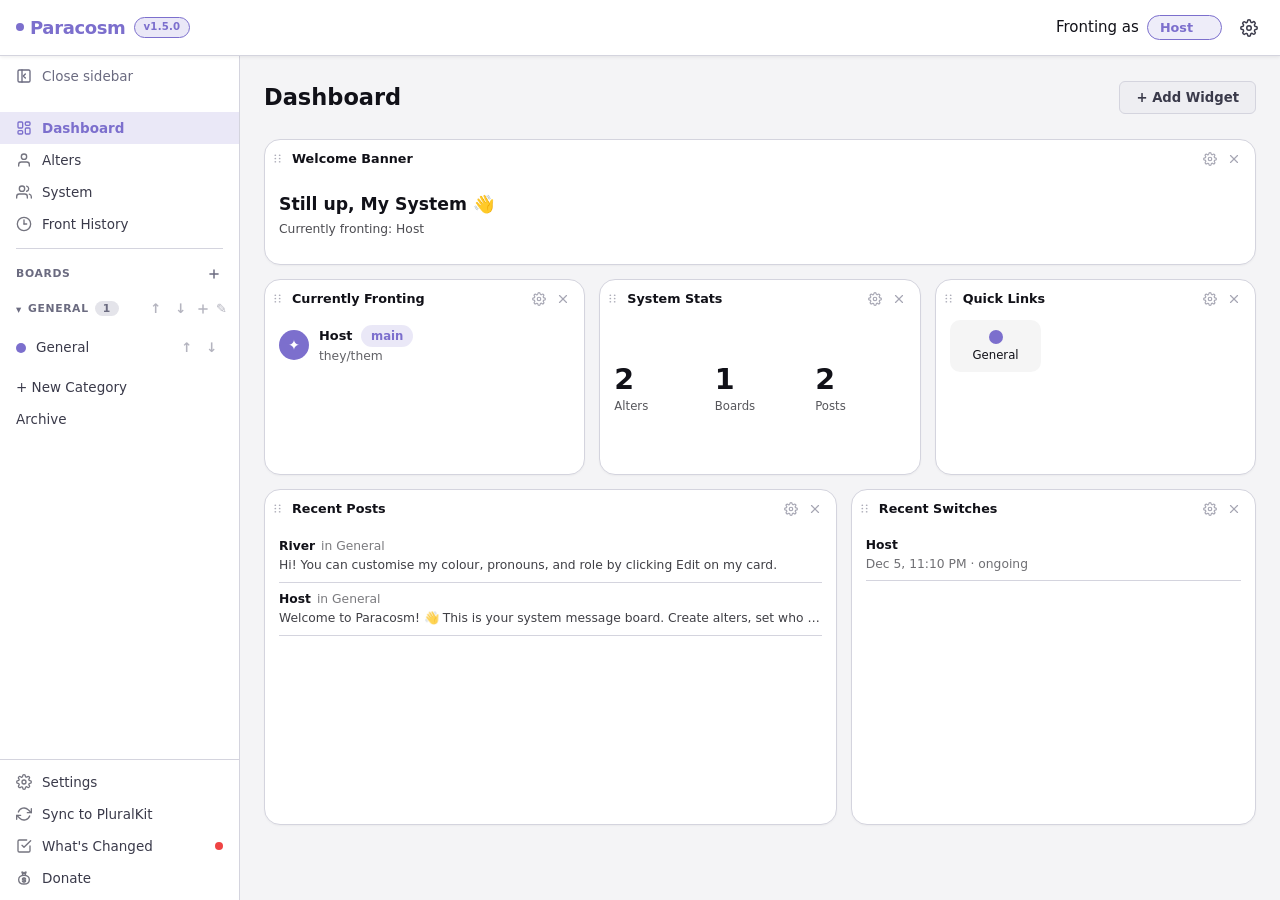
==== commit a2499798: "1.5.0" ====
--- a/index.html
+++ b/index.html
@@ -1,7 +1,7 @@
 <!doctype html>
 <html lang="en">
  <head><!-- Google tag (gtag.js) -->
-<!-- Google tag (gtag.js) -->
+  <!-- Google tag (gtag.js) -->
 <script async src="https://www.googletagmanager.com/gtag/js?id=G-0WZTBD8NSZ"></script>
 <script>
   window.dataLayer = window.dataLayer || [];
@@ -10,9 +10,10 @@
 
   gtag('config', 'G-0WZTBD8NSZ');
 </script>
+
  <meta charset="UTF-8" />
  <meta name="viewport" content="width=device-width, initial-scale=1.0" />
- <title>Paracosm v1.4.3</title>
+ <title>Paracosm v1.5.0</title>
  <style>
   /* ============================================================
    CSS CUSTOM PROPERTIES & RESET
@@ -255,7 +256,8 @@
    display: none !important;
   }
   body.sidebar-rail .sidebar-item,
-  body.sidebar-rail .nav-item {
+  body.sidebar-rail .nav-item,
+  body.sidebar-rail #sidebar-rail-toggle {
    justify-content: center; padding: 10px 0; position: relative;
   }
   body.sidebar-rail .sidebar-dot { margin: 0 auto; }
@@ -279,9 +281,11 @@
 
   #sidebar-rail-toggle {
    background: none; border: none; cursor: pointer; color: var(--text-2);
-   padding: 6px; border-radius: var(--radius-sm); display: flex; align-items: center;
-   margin: 4px auto 8px; transition: background var(--transition), color var(--transition), transform var(--transition);
-  }
+   padding: 8px 16px; border-radius: var(--radius-sm); display: flex; align-items: center; gap: 10px;
+   width: 100%; text-align: left; font-size: 0.9rem; font-family: inherit;
+   margin: 4px 0 8px; transition: background var(--transition), color var(--transition), transform var(--transition);
+  }
+  #sidebar-rail-toggle svg { flex-shrink: 0; }
   #sidebar-rail-toggle:hover { background: var(--bg-2); color: var(--accent); }
   body.sidebar-rail #sidebar-rail-toggle svg { transform: rotate(180deg); }
   @media (max-width: 640px) { #sidebar-rail-toggle { display: none; } }
@@ -319,6 +323,16 @@
    display: inline-block; padding: 1px 8px;
    border-radius: 20px; font-size: 0.72rem; font-weight: 600;
    background: var(--bg-3); color: var(--text-2);
+  }
+
+  .version-pill {
+   display: inline-flex; align-items: center;
+   padding: 1px 9px; margin-left: 2px;
+   border-radius: 20px; font-size: 0.68rem; font-weight: 700;
+   letter-spacing: 0.02em;
+   background: var(--accent-dim); color: var(--accent);
+   border: 1px solid var(--accent);
+   line-height: 1.6;
   }
 
   a { color: var(--accent); text-decoration: none; }
@@ -959,6 +973,145 @@
    .form-row { flex-direction: column; gap: 0; }
    .card-grid { grid-template-columns: 1fr; }
    .page-header { margin-bottom: 16px; }
+  }
+
+  /* ============================================================
+   DASHBOARD / WIDGETS
+  ============================================================ */
+  #dashboard-grid {
+   position: relative;
+   display: grid;
+   grid-template-columns: repeat(12, 1fr);
+   grid-auto-rows: 56px;
+   gap: 14px;
+   width: 100%;
+  }
+  @media (max-width: 900px) {
+   #dashboard-grid { grid-template-columns: repeat(6, 1fr); }
+  }
+  @media (max-width: 640px) {
+   #dashboard-grid {
+    grid-template-columns: 1fr;
+    grid-auto-rows: auto;
+    gap: 12px;
+   }
+   /* Override the inline desktop grid-column/grid-row placement so every
+      widget stacks full-width in document order instead of mimicking the
+      desktop layout's columns/spans/positions. */
+   #dashboard-grid .widget {
+    grid-column: 1 / -1 !important;
+    grid-row: auto !important;
+    min-height: 140px;
+   }
+   #dashboard-grid .widget .widget-body {
+    max-height: none;
+   }
+  }
+
+  .widget {
+   position: relative;
+   border-radius: var(--radius-lg);
+   border: 1px solid var(--widget-border, var(--border));
+   background: var(--widget-bg, var(--bg-1));
+   color: var(--widget-text, var(--text-0));
+   display: flex; flex-direction: column;
+   overflow: hidden;
+   transition: box-shadow var(--transition), border-color var(--transition);
+   box-shadow: 0 1px 2px rgba(0,0,0,0.04);
+  }
+  .widget:hover { box-shadow: 0 6px 18px rgba(0,0,0,0.10); }
+  .widget.dragging {
+   opacity: 0.55; box-shadow: 0 12px 30px rgba(0,0,0,0.25);
+   z-index: 50; cursor: grabbing;
+  }
+  .widget.drop-target { border-color: var(--accent); box-shadow: 0 0 0 2px var(--accent-dim); }
+
+  .widget-head {
+   display: flex; align-items: center; gap: 8px;
+   padding: 8px 10px 6px 6px; flex-shrink: 0;
+   cursor: grab; user-select: none;
+  }
+  .widget.dragging .widget-head { cursor: grabbing; }
+  .widget-drag-handle {
+   display: flex; align-items: center; color: var(--widget-text, var(--text-2));
+   opacity: 0.55; flex-shrink: 0; cursor: grab;
+  }
+  .widget-icon { font-size: 1rem; flex-shrink: 0; line-height: 1; }
+  .widget-title {
+   flex: 1; font-weight: 700; font-size: 0.85rem;
+   overflow: hidden; text-overflow: ellipsis; white-space: nowrap;
+  }
+  .widget-actions { display: flex; align-items: center; gap: 2px; flex-shrink: 0; }
+  .widget-action-btn {
+   background: none; border: none; cursor: pointer;
+   color: var(--widget-text, var(--text-2)); opacity: 0.6;
+   padding: 4px; border-radius: 6px; display: flex; align-items: center;
+   transition: opacity var(--transition), background var(--transition);
+  }
+  .widget-action-btn:hover { opacity: 1; background: rgba(127,127,127,0.15); }
+
+  .widget-body {
+   flex: 1; overflow: auto; padding: 4px 14px 14px;
+   font-size: 0.86rem; min-height: 0;
+  }
+  .widget-body::-webkit-scrollbar { width: 6px; }
+  .widget-body::-webkit-scrollbar-thumb { background: var(--border); border-radius: 3px; }
+
+  .widget-resize-handle {
+   position: absolute; right: 2px; bottom: 2px;
+   width: 16px; height: 16px; cursor: nwse-resize;
+   display: flex; align-items: flex-end; justify-content: flex-end;
+   color: var(--widget-text, var(--text-2)); opacity: 0;
+   transition: opacity var(--transition);
+   touch-action: none;
+  }
+  .widget:hover .widget-resize-handle { opacity: 0.55; }
+  .widget-resize-handle:hover { opacity: 1 !important; }
+
+  .widget-empty-state {
+   color: var(--widget-text, var(--text-2)); opacity: 0.7;
+   font-size: 0.82rem; font-style: italic; text-align: center;
+   padding: 16px 4px;
+  }
+
+  .dash-stat-big { font-size: 1.9rem; font-weight: 800; line-height: 1.1; }
+  .dash-stat-label { font-size: 0.78rem; opacity: 0.7; margin-top: 2px; }
+  .dash-fronter-row { display: flex; align-items: center; gap: 10px; padding: 5px 0; }
+  .dash-fronter-avatar {
+   width: 30px; height: 30px; border-radius: 50%; flex-shrink: 0;
+   display: flex; align-items: center; justify-content: center; font-size: 0.95rem;
+   color: #fff; font-weight: 700; background-size: cover; background-position: center;
+  }
+  .dash-quick-link-grid { display: grid; grid-template-columns: repeat(auto-fill,minmax(86px,1fr)); gap: 8px; }
+  .dash-quick-link {
+   display: flex; flex-direction: column; align-items: center; gap: 4px;
+   padding: 10px 6px; border-radius: var(--radius); background: rgba(127,127,127,0.08);
+   cursor: pointer; border: none; font-family: inherit; color: inherit;
+   font-size: 0.78rem; text-align: center; transition: background var(--transition);
+  }
+  .dash-quick-link:hover { background: rgba(127,127,127,0.18); }
+  .dash-quick-link-dot { width: 14px; height: 14px; border-radius: 50%; }
+
+  .add-widget-card {
+   border: 1.5px dashed var(--border); border-radius: var(--radius);
+   padding: 14px; display: flex; gap: 12px; align-items: flex-start;
+   cursor: pointer; background: none; width: 100%; text-align: left;
+   font-family: inherit; transition: border-color var(--transition), background var(--transition);
+  }
+  .add-widget-card:hover { border-color: var(--accent); background: var(--accent-dim); }
+  .add-widget-icon { font-size: 1.6rem; line-height: 1; }
+  .add-widget-card-title { font-weight: 700; font-size: 0.92rem; }
+  .add-widget-card-desc { font-size: 0.8rem; color: var(--text-2); margin-top: 2px; }
+
+  .widget-color-swatch {
+   width: 26px; height: 26px; border-radius: 50%; cursor: pointer;
+   border: 2px solid transparent; flex-shrink: 0; padding: 0;
+   transition: transform var(--transition), border-color var(--transition);
+  }
+  .widget-color-swatch.selected { border-color: var(--text-0); transform: scale(1.12); }
+
+  #dashboard-empty {
+   text-align: center; padding: 60px 20px; color: var(--text-2);
   }
 
   /* ============================================================
@@ -1248,9 +1401,10 @@
  </svg>
  </button>
 
- <a class="logo" href="#" onclick="navigate('alters'); return false;">
+ <a class="logo" href="#" onclick="navigate('dashboard'); return false;">
  <div class="logo-dot" id="logo-dot"></div>
- Paracosm (v1.4.3)
+ Paracosm
+ <span class="version-pill" id="header-version-pill">v1.5.0</span>
  </a>
 
  <div id="header-spacer"></div>
@@ -1296,10 +1450,38 @@
  <line x1="9" y1="3" x2="9" y2="21"/>
  <polyline points="14 9 11 12 14 15"/>
  </svg>
+ <span class="sidebar-item-name" id="sidebar-rail-toggle-label">Close sidebar</span>
  </button>
  <div id="sidebar-scroll">
  <!-- Nav -->
  <div class="sidebar-section">
+ <button
+ class="nav-item"
+ id="nav-dashboard"
+ data-tip="Dashboard"
+ onclick="navigate('dashboard')"
+ >
+ <svg
+ class="nav-icon"
+ width="16"
+ height="16"
+ viewBox="0 0 24 24"
+ fill="none"
+ stroke="currentColor"
+ stroke-width="2"
+ stroke-linecap="round"
+ stroke-linejoin="round"
+ >
+ <rect x="3" y="3" width="7" height="9" rx="1.5" />
+ <rect x="14" y="3" width="7" height="5" rx="1.5" />
+ <rect x="14" y="12" width="7" height="9" rx="1.5" />
+ <rect x="3" y="16" width="7" height="5" rx="1.5" />
+ </svg>
+
+ <span class="sidebar-item-name" id="nav-dashboard-label">
+ Dashboard
+ </span>
+ </button>
  <button
  class="nav-item"
  id="nav-alters"
@@ -1439,7 +1621,7 @@
  d="M19.4 15a1.65 1.65 0 0 0 .33 1.82l.06.06a2 2 0 0 1-2.83 2.83l-.06-.06a1.65 1.65 0 0 0-1.82-.33 1.65 1.65 0 0 0-1 1.51V21a2 2 0 0 1-4 0v-.09A1.65 1.65 0 0 0 9 19.4a1.65 1.65 0 0 0-1.82.33l-.06.06a2 2 0 0 1-2.83-2.83l.06-.06A1.65 1.65 0 0 0 4.68 15a1.65 1.65 0 0 0-1.51-1H3a2 2 0 0 1 0-4h.09A1.65 1.65 0 0 0 4.6 9a1.65 1.65 0 0 0-.33-1.82l-.06-.06a2 2 0 0 1 2.83-2.83l.06.06A1.65 1.65 0 0 0 9 4.68a1.65 1.65 0 0 0 1-1.51V3a2 2 0 0 1 4 0v.09a1.65 1.65 0 0 0 1 1.51 1.65 1.65 0 0 0 1.82-.33l.06-.06a2 2 0 0 1 2.83 2.83l-.06.06A1.65 1.65 0 0 0 19.4 9a1.65 1.65 0 0 0 1.51 1H21a2 2 0 0 1 0 4h-.09a1.65 1.65 0 0 0-1.51 1z"
  />
  </svg>
- Settings
+ <span class="sidebar-item-name">Settings</span>
  </button>
  <button
  class="nav-item"
@@ -1463,7 +1645,7 @@
  <polyline points="1 20 1 14 7 14" />
  <path d="M3.51 9a9 9 0 0 1 14.85-3.36L23 10M1 14l4.64 4.36A9 9 0 0 0 20.49 15" />
  </svg>
- Sync to PluralKit
+ <span class="sidebar-item-name">Sync to PluralKit</span>
  </button>
  <button
  class="nav-item"
@@ -1486,7 +1668,7 @@
  <path d="M9 11l3 3L22 4" />
  <path d="M21 12v7a2 2 0 0 1-2 2H5a2 2 0 0 1-2-2V5a2 2 0 0 1 2-2h11" />
  </svg>
- What's Changed
+ <span class="sidebar-item-name">What's Changed</span>
  <span class="sidebar-badge-dot" id="changelog-badge" style="display:none;"></span>
  </button>
  <button
@@ -1524,7 +1706,7 @@
  d="M14.5 13.5C14.5 12.7 13.4 12 12 12C10.6 12 9.5 12.7 9.5 13.5C9.5 14.3 10.6 15 12 15C13.4 15 14.5 15.7 14.5 16.5C14.5 17.3 13.4 18 12 18C10.6 18 9.5 17.3 9.5 16.5"
  />
  </svg>
- Donate
+ <span class="sidebar-item-name">Donate</span>
  </button>
  </div>
  </nav>
@@ -1534,6 +1716,7 @@
  ============================================================ -->
  <main id="main">
  <div id="backup-banner"></div>
+ <div id="view-dashboard" class="hidden"></div>
  <div id="view-alters"></div>
  <div id="view-board" class="hidden"></div>
  <div id="view-settings" class="hidden"></div>
@@ -1744,6 +1927,7 @@
    lastPushedAt: null,
    lastPulledAt: null
    },
+   dashboard: null,
 
   };
  state.categories = [{ id: 'cat-general', name: 'General', order: 0, collapsed: false }];
@@ -2160,6 +2344,7 @@
    if (boardId) state.currentBoardId = boardId;
 
    // Hide all
+   document.getElementById('view-dashboard').classList.add('hidden');
    document.getElementById('view-alters').classList.add('hidden');
    document.getElementById('view-board').classList.add('hidden');
    document.getElementById('view-settings').classList.add('hidden');
@@ -2170,7 +2355,11 @@
    // Clear nav active states
    document.querySelectorAll('.nav-item, .sidebar-item').forEach(el => el.classList.remove('active'));
 
-   if (view === 'alters') {
+   if (view === 'dashboard') {
+   document.getElementById('view-dashboard').classList.remove('hidden');
+   document.getElementById('nav-dashboard').classList.add('active');
+   renderDashboard();
+   } else if (view === 'alters') {
    document.getElementById('view-alters').classList.remove('hidden');
    document.getElementById('nav-alters').classList.add('active');
    renderAlters();
@@ -2224,6 +2413,8 @@
    state.settings.sidebarCollapsed = collapsed;
    const btn = document.getElementById('sidebar-rail-toggle');
    if (btn) btn.title = collapsed ? 'Expand sidebar' : 'Collapse sidebar';
+   const label = document.getElementById('sidebar-rail-toggle-label');
+   if (label) label.textContent = collapsed ? 'Open sidebar' : 'Close sidebar';
    saveState();
   }
 
@@ -2871,26 +3062,34 @@
    to the top of CHANGELOG whenever new features ship.
   ============================================================ */
   const CHANGELOG = [
+   {
+   version: '1.5.0',
+   date: 'June 30, 2026',
+   changes: [
+    'added dashboard with custom widgets',
+    'collapsable sidebar on desktop',
+    'various visual changes'
+   ]
+   },
   {
    version: '1.4.3',
    date: 'June 29, 2026',
    changes: [
-    `added photo upload from device`,
-    `you can now post images in posts`,
-    `fixed various visual bugs`
+    'added photo upload from device',
+    'you can now post images in posts',
+    'fixed various visual bugs'
   ]
   }, 
    {
    version: '1.4.0',
-   date: 'June 28, 2026',
+   date: 'June 26, 2026',
    changes: [
     `added a search bar in the pick whos fronting modal`,
     `redesigned the alter card.`,
     'changed up the lower buttons; added changelog + sync to pluralkit, also moved the location of the buttons',
     'hint on custom fields page now only shows once instead of under every custom field'
    ]
-  },
-
+   }
   ];
 
   function latestChangelogVersion() { return (CHANGELOG[0] && CHANGELOG[0].version) || ''; }
@@ -6277,7 +6476,503 @@
    </div>
    `).join('')}
    `;
-  } 
+  } /* ============================================================
+   DASHBOARD / WIDGETS
+   A customizable home page. Widgets live in state.dashboard.widgets,
+   each with a grid position/size (12-col grid, 56px row height),
+   a type, a color theme, and type-specific config. Drag = move,
+   handle in bottom-right corner = resize. Everything persists via
+   saveState() same as the rest of Paracosm.
+  ============================================================ */
+
+  const WIDGET_TYPES = {
+   welcome:    { label: 'Welcome Banner',     icon: '👋', desc: 'A friendly greeting and system name.', defaultW: 12, defaultH: 2, minW: 4, minH: 2 },
+   fronting:   { label: 'Currently Fronting', icon: '🌀', desc: 'Shows who\'s fronting right now.', defaultW: 4, defaultH: 3, minW: 3, minH: 2 },
+   stats:      { label: 'System Stats',       icon: '📊', desc: 'Quick counts: alters, boards, posts.', defaultW: 4, defaultH: 3, minW: 3, minH: 2 },
+   recentPosts:{ label: 'Recent Posts',       icon: '📝', desc: 'Latest activity across your boards.', defaultW: 5, defaultH: 5, minW: 3, minH: 3 },
+   quickLinks: { label: 'Quick Links',        icon: '🔗', desc: 'One-tap shortcuts to your boards.', defaultW: 4, defaultH: 4, minW: 3, minH: 2 },
+   frontHistory:{ label: 'Recent Switches',   icon: '🕓', desc: 'A short timeline of recent fronting changes.', defaultW: 5, defaultH: 4, minW: 3, minH: 3 },
+   alterRoster:{ label: 'Alter Roster',       icon: '🧑‍🤝‍🧑', desc: 'A compact list of your system\'s alters.', defaultW: 4, defaultH: 5, minW: 3, minH: 3 },
+   note:       { label: 'Sticky Note',        icon: '🗒️', desc: 'A free-text note you can edit anytime.', defaultW: 4, defaultH: 3, minW: 2, minH: 2 },
+   clock:      { label: 'Clock',              icon: '🕰️', desc: 'Current time and date.', defaultW: 3, defaultH: 2, minW: 2, minH: 2 },
+  };
+
+  const WIDGET_COLOR_PRESETS = [
+   null, '#7c6fcd', '#5db8e8', '#4caf82', '#e8a13d', '#e0607a', '#d65d5d', '#9c6bd6', '#2f3542'
+  ];
+
+  function defaultDashboard() {
+   return {
+   widgets: [
+    { id: uid(), type: 'welcome',     x: 0, y: 0,  w: 12, h: 2, color: null, config: {} },
+    { id: uid(), type: 'fronting',    x: 0, y: 2,  w: 4,  h: 3, color: null, config: {} },
+    { id: uid(), type: 'stats',       x: 4, y: 2,  w: 4,  h: 3, color: null, config: {} },
+    { id: uid(), type: 'quickLinks',  x: 8, y: 2,  w: 4,  h: 3, color: null, config: {} },
+    { id: uid(), type: 'recentPosts', x: 0, y: 5,  w: 7,  h: 5, color: null, config: {} },
+    { id: uid(), type: 'frontHistory',x: 7, y: 5,  w: 5,  h: 5, color: null, config: {} },
+   ],
+   nextZ: 1
+   };
+  }
+
+  let dashDrag = null;   // { widgetId, startX, startY, origX, origY, pxPerCol, pxPerRow }
+  let dashResize = null; // { widgetId, startX, startY, origW, origH, pxPerCol, pxPerRow }
+
+  function getWidget(id) { return state.dashboard.widgets.find(w => w.id === id); }
+
+  function widgetColorVars(w) {
+   if (!w.color) return '';
+   let rgb = '124,111,205';
+   try { rgb = hexToRgb(w.color); } catch(e) {}
+   return `--widget-bg:rgba(${rgb},0.13);--widget-border:${esc(w.color)};--widget-text:var(--text-0);`;
+  }
+
+  function renderDashboard() {
+   const container = document.getElementById('view-dashboard');
+   if (!container) return;
+   if (!state.dashboard || !Array.isArray(state.dashboard.widgets)) state.dashboard = defaultDashboard();
+
+   const widgets = state.dashboard.widgets;
+
+   container.innerHTML = `
+    <div class="page-header">
+     <h1>Dashboard</h1>
+     <button class="btn btn-secondary" onclick="openAddWidgetModal()">+ Add Widget</button>
+    </div>
+    ${widgets.length ? `<div id="dashboard-grid"></div>` : `
+     <div id="dashboard-empty">
+      <div style="font-size:2.4rem;margin-bottom:8px;">🗂️</div>
+      <div style="font-weight:700;margin-bottom:4px;">Your dashboard is empty</div>
+      <div class="text-sm" style="margin-bottom:16px;">Add a widget to see your system at a glance.</div>
+      <button class="btn btn-primary" onclick="openAddWidgetModal()">+ Add Widget</button>
+     </div>
+    `}
+   `;
+
+   if (!widgets.length) return;
+
+   const grid = document.getElementById('dashboard-grid');
+   grid.innerHTML = widgets.map(w => renderWidgetShell(w)).join('');
+   widgets.forEach(w => renderWidgetBody(w));
+   attachDashboardDragHandlers();
+  }
+
+  function renderWidgetShell(w) {
+   const meta = WIDGET_TYPES[w.type] || { label: 'Widget', icon: '❔' };
+   return `
+    <div class="widget" id="widget-${esc(w.id)}"
+     style="grid-column:${w.x + 1} / span ${w.w};grid-row:${w.y + 1} / span ${w.h};${widgetColorVars(w)}"
+     data-widget-id="${esc(w.id)}"
+    >
+     <div class="widget-head" data-drag-handle>
+      <span class="widget-drag-handle" title="Drag to move">
+       <svg width="13" height="13" viewBox="0 0 24 24" fill="currentColor"><circle cx="8" cy="6" r="1.6"/><circle cx="16" cy="6" r="1.6"/><circle cx="8" cy="12" r="1.6"/><circle cx="16" cy="12" r="1.6"/><circle cx="8" cy="18" r="1.6"/><circle cx="16" cy="18" r="1.6"/></svg>
+      </span>
+      <span class="widget-title">${esc(widgetTitle(w))}</span>
+      <span class="widget-actions">
+       <button class="widget-action-btn" title="Customize" onclick="event.stopPropagation();openWidgetSettingsModal('${esc(w.id)}')">
+        <svg width="14" height="14" viewBox="0 0 24 24" fill="none" stroke="currentColor" stroke-width="2" stroke-linecap="round" stroke-linejoin="round"><circle cx="12" cy="12" r="3"/><path d="M19.4 15a1.65 1.65 0 0 0 .33 1.82l.06.06a2 2 0 0 1-2.83 2.83l-.06-.06a1.65 1.65 0 0 0-1.82-.33 1.65 1.65 0 0 0-1 1.51V21a2 2 0 0 1-4 0v-.09A1.65 1.65 0 0 0 9 19.4a1.65 1.65 0 0 0-1.82.33l-.06.06a2 2 0 0 1-2.83-2.83l.06-.06A1.65 1.65 0 0 0 4.68 15a1.65 1.65 0 0 0-1.51-1H3a2 2 0 0 1 0-4h.09A1.65 1.65 0 0 0 4.6 9a1.65 1.65 0 0 0-.33-1.82l-.06-.06a2 2 0 0 1 2.83-2.83l.06.06A1.65 1.65 0 0 0 9 4.68a1.65 1.65 0 0 0 1-1.51V3a2 2 0 0 1 4 0v.09a1.65 1.65 0 0 0 1 1.51 1.65 1.65 0 0 0 1.82-.33l.06-.06a2 2 0 0 1 2.83 2.83l-.06.06A1.65 1.65 0 0 0 19.4 9a1.65 1.65 0 0 0 1.51 1H21a2 2 0 0 1 0 4h-.09a1.65 1.65 0 0 0-1.51 1z"/></svg>
+       </button>
+       <button class="widget-action-btn" title="Remove widget" onclick="event.stopPropagation();removeWidget('${esc(w.id)}')">
+        <svg width="14" height="14" viewBox="0 0 24 24" fill="none" stroke="currentColor" stroke-width="2" stroke-linecap="round"><line x1="18" y1="6" x2="6" y2="18"/><line x1="6" y1="6" x2="18" y2="18"/></svg>
+       </button>
+      </span>
+     </div>
+     <div class="widget-body" id="widget-body-${esc(w.id)}"></div>
+     <div class="widget-resize-handle" data-resize-handle title="Drag to resize">
+      <svg width="12" height="12" viewBox="0 0 24 24" fill="currentColor"><circle cx="20" cy="20" r="1.6"/><circle cx="20" cy="13" r="1.6"/><circle cx="13" cy="20" r="1.6"/></svg>
+     </div>
+    </div>
+   `;
+  }
+
+  function widgetTitle(w) {
+   if (w.config && w.config.title) return w.config.title;
+   const meta = WIDGET_TYPES[w.type];
+   return meta ? meta.label : 'Widget';
+  }
+
+  function renderWidgetBody(w) {
+   const el = document.getElementById('widget-body-' + w.id);
+   if (!el) return;
+   switch (w.type) {
+    case 'welcome': el.innerHTML = widgetWelcome(w); break;
+    case 'fronting': el.innerHTML = widgetFronting(w); break;
+    case 'stats': el.innerHTML = widgetStats(w); break;
+    case 'recentPosts': el.innerHTML = widgetRecentPosts(w); break;
+    case 'quickLinks': el.innerHTML = widgetQuickLinks(w); break;
+    case 'frontHistory': el.innerHTML = widgetFrontHistory(w); break;
+    case 'alterRoster': el.innerHTML = widgetAlterRoster(w); break;
+    case 'note': el.innerHTML = widgetNote(w); break;
+    case 'clock': el.innerHTML = widgetClock(w); break;
+    default: el.innerHTML = `<div class="widget-empty-state">Unknown widget</div>`;
+   }
+  }
+
+  function widgetWelcome(w) {
+   const hour = new Date().getHours();
+   const greeting = hour < 5 ? 'Still up' : hour < 12 ? 'Good morning' : hour < 18 ? 'Good afternoon' : 'Good evening';
+   const fronters = state.activeFronterIds.map(id => getAlter(id)).filter(Boolean);
+   const fronterStr = fronters.length ? fronters.map(a => esc(a.name)).join(', ') : 'no one set';
+   return `
+    <div style="display:flex;align-items:center;justify-content:space-between;gap:14px;height:100%;flex-wrap:wrap;">
+     <div>
+      <div style="font-size:1.15rem;font-weight:800;">${greeting}, ${esc(state.systemName || 'system')} 👋</div>
+      <div class="text-sm" style="opacity:0.75;margin-top:2px;">Currently fronting: ${fronterStr}</div>
+     </div>
+    </div>
+   `;
+  }
+
+  function widgetFronting(w) {
+   const fronters = state.activeFronterIds.map(id => getAlter(id)).filter(Boolean);
+   if (!fronters.length) return `<div class="widget-empty-state">No one is currently set as fronting.</div>`;
+   return fronters.map(a => {
+    const hasUrl = a.avatarUrl && a.avatarUrl.trim();
+    const isMain = a.id === state.activeFronterId;
+    return `
+     <div class="dash-fronter-row">
+      <div class="dash-fronter-avatar" style="${hasUrl ? `background-image:url('${esc(a.avatarUrl)}')` : `background:${esc(a.color||'#7c6fcd')}`}">
+       ${hasUrl ? '' : esc(a.emoji || (a.name||'?')[0] || '?')}
+      </div>
+      <div style="flex:1;min-width:0;">
+       <div style="font-weight:700;overflow:hidden;text-overflow:ellipsis;white-space:nowrap;">${esc(a.name)} ${isMain ? '<span class="tag" style="margin-left:4px;">main</span>' : ''}</div>
+       ${a.pronouns ? `<div class="text-sm" style="opacity:0.65;">${esc(a.pronouns)}</div>` : ''}
+      </div>
+     </div>
+    `;
+   }).join('');
+  }
+
+  function widgetStats(w) {
+   const alterCount = state.alters.length;
+   const boardCount = state.boards.filter(b => !b.archived).length;
+   const postCount = state.posts.length;
+   return `
+    <div style="display:grid;grid-template-columns:repeat(auto-fit,minmax(70px,1fr));gap:10px;height:100%;align-content:center;">
+     <div><div class="dash-stat-big">${alterCount}</div><div class="dash-stat-label">${esc(cap(t('alters')))}</div></div>
+     <div><div class="dash-stat-big">${boardCount}</div><div class="dash-stat-label">${esc(cap(t('boards')))}</div></div>
+     <div><div class="dash-stat-big">${postCount}</div><div class="dash-stat-label">Posts</div></div>
+    </div>
+   `;
+  }
+
+  function widgetRecentPosts(w) {
+   const posts = [...state.posts].sort((a,b) => b.timestamp - a.timestamp).slice(0, 8);
+   if (!posts.length) return `<div class="widget-empty-state">No posts yet.</div>`;
+   return posts.map(p => {
+    const a = getAlter(p.alterId);
+    const board = getBoard(p.boardId);
+    const preview = (p.content || '').replace(/\n/g, ' ').slice(0, 90);
+    return `
+     <div style="padding:7px 0;border-bottom:1px solid var(--border);cursor:pointer;" onclick="navigate('board','${esc(p.boardId)}')">
+      <div style="display:flex;gap:6px;align-items:baseline;">
+       <span style="font-weight:700;font-size:0.82rem;">${esc(a ? a.name : 'Unknown')}</span>
+       <span class="text-sm" style="opacity:0.55;">in ${esc(board ? board.name : '?')}</span>
+      </div>
+      <div class="text-sm" style="opacity:0.8;overflow:hidden;text-overflow:ellipsis;white-space:nowrap;">${esc(preview)}${(p.content||'').length>90?'…':''}</div>
+     </div>
+    `;
+   }).join('');
+  }
+
+  function widgetQuickLinks(w) {
+   const boards = state.boards.filter(b => !b.archived);
+   if (!boards.length) return `<div class="widget-empty-state">No ${esc(t('boards'))} yet.</div>`;
+   return `<div class="dash-quick-link-grid">
+    ${boards.map(b => `
+     <button class="dash-quick-link" onclick="navigate('board','${esc(b.id)}')">
+      <span class="dash-quick-link-dot" style="background:${esc(b.color||'#7c6fcd')}"></span>
+      <span style="overflow:hidden;text-overflow:ellipsis;white-space:nowrap;max-width:100%;">${esc(b.name)}</span>
+     </button>
+    `).join('')}
+   </div>`;
+  }
+
+  function widgetFrontHistory(w) {
+   const entries = [...state.frontHistory].sort((a,b) => b.startTime - a.startTime).slice(0, 8);
+   if (!entries.length) return `<div class="widget-empty-state">No switches logged yet.</div>`;
+   return entries.map(e => {
+    const names = (e.alterIds || []).map(id => getAlter(id)).filter(Boolean).map(a => esc(a.name)).join(', ') || 'Unknown';
+    const start = new Date(e.startTime);
+    const timeStr = start.toLocaleString(undefined, { month: 'short', day: 'numeric', hour: 'numeric', minute: '2-digit' });
+    return `
+     <div style="padding:6px 0;border-bottom:1px solid var(--border);">
+      <div style="font-weight:700;font-size:0.82rem;">${names}</div>
+      <div class="text-sm" style="opacity:0.6;">${esc(timeStr)}${e.endTime ? '' : ' · ongoing'}</div>
+     </div>
+    `;
+   }).join('');
+  }
+
+  function widgetAlterRoster(w) {
+   const alters = state.alters.filter(a => !a.archived);
+   if (!alters.length) return `<div class="widget-empty-state">No ${esc(t('alters'))} yet.</div>`;
+   return alters.map(a => `
+    <div class="dash-fronter-row" style="cursor:pointer;" onclick="navigate('alters')">
+     <div class="dash-fronter-avatar" style="${a.avatarUrl ? `background-image:url('${esc(a.avatarUrl)}')` : `background:${esc(a.color||'#7c6fcd')}`}">
+      ${a.avatarUrl ? '' : esc(a.emoji || (a.name||'?')[0] || '?')}
+     </div>
+     <div style="flex:1;min-width:0;">
+      <div style="font-weight:600;font-size:0.85rem;overflow:hidden;text-overflow:ellipsis;white-space:nowrap;">${esc(a.name)}</div>
+      ${a.role ? `<div class="text-sm" style="opacity:0.6;">${esc(a.role)}</div>` : ''}
+     </div>
+    </div>
+   `).join('');
+  }
+
+  function widgetNote(w) {
+   const text = (w.config && w.config.text) || '';
+   return `<textarea
+    class="form-input" style="width:100%;height:100%;resize:none;border:none;background:transparent;padding:0;font-family:inherit;font-size:0.86rem;color:var(--widget-text,var(--text-0));"
+    placeholder="Write a note..."
+    oninput="updateWidgetNote('${esc(w.id)}', this.value)"
+   >${esc(text)}</textarea>`;
+  }
+
+  function widgetClock(w) {
+   const now = new Date();
+   const time = now.toLocaleTimeString(undefined, { hour: 'numeric', minute: '2-digit' });
+   const date = now.toLocaleDateString(undefined, { weekday: 'short', month: 'short', day: 'numeric' });
+   return `
+    <div style="display:flex;flex-direction:column;align-items:center;justify-content:center;height:100%;">
+     <div class="dash-stat-big" style="font-size:1.7rem;">${esc(time)}</div>
+     <div class="dash-stat-label">${esc(date)}</div>
+    </div>
+   `;
+  }
+
+  function updateWidgetNote(id, text) {
+   const w = getWidget(id);
+   if (!w) return;
+   w.config = w.config || {};
+   w.config.text = text;
+   saveState();
+  }
+
+  // Live-refresh the clock widget once a minute so it doesn't go stale
+  // without forcing a full dashboard re-render (which would steal focus
+  // from any note textarea currently being edited).
+  setInterval(() => {
+   if (currentView !== 'dashboard' || !state.dashboard) return;
+   state.dashboard.widgets.filter(w => w.type === 'clock').forEach(w => renderWidgetBody(w));
+  }, 30000);
+
+  /* ---------- Add / remove / configure widgets ---------- */
+
+  function openAddWidgetModal() {
+   showModal(`
+    <div class="modal-header">
+     <h2>Add Widget</h2>
+     <button class="btn btn-ghost btn-icon" onclick="closeModal()">✕</button>
+    </div>
+    <div class="modal-body" style="display:flex;flex-direction:column;gap:10px;">
+     ${Object.entries(WIDGET_TYPES).map(([type, meta]) => `
+      <button class="add-widget-card" onclick="addWidget('${esc(type)}')">
+       <span class="add-widget-icon">${meta.icon}</span>
+       <span>
+        <div class="add-widget-card-title">${esc(meta.label)}</div>
+        <div class="add-widget-card-desc">${esc(meta.desc)}</div>
+       </span>
+      </button>
+     `).join('')}
+    </div>
+    <div class="modal-footer">
+     <button class="btn btn-secondary" onclick="closeModal()">Close</button>
+    </div>
+   `);
+  }
+
+  function findOpenSlot(w, h) {
+   // Scans downward for the first row where a w×h block doesn't overlap
+   // any existing widget, so new widgets land in open space instead of
+   // stacking on top of everything at (0,0).
+   const widgets = state.dashboard.widgets;
+   const cols = 12;
+   for (let y = 0; y < 200; y++) {
+    for (let x = 0; x <= cols - w; x++) {
+     const overlaps = widgets.some(o =>
+      x < o.x + o.w && x + w > o.x && y < o.y + o.h && y + h > o.y
+     );
+     if (!overlaps) return { x, y };
+    }
+   }
+   return { x: 0, y: 0 };
+  }
+
+  function addWidget(type) {
+   const meta = WIDGET_TYPES[type];
+   if (!meta) return;
+   const { x, y } = findOpenSlot(meta.defaultW, meta.defaultH);
+   state.dashboard.widgets.push({
+    id: uid(), type, x, y, w: meta.defaultW, h: meta.defaultH, color: null, config: {}
+   });
+   saveState();
+   closeModal();
+   renderDashboard();
+  }
+
+  function removeWidget(id) {
+   state.dashboard.widgets = state.dashboard.widgets.filter(w => w.id !== id);
+   saveState();
+   renderDashboard();
+  }
+
+  function openWidgetSettingsModal(id) {
+   const w = getWidget(id);
+   if (!w) return;
+   const meta = WIDGET_TYPES[w.type] || {};
+   showModal(`
+    <div class="modal-header">
+     <h2>${meta.icon || ''} ${esc(meta.label || 'Widget')}</h2>
+     <button class="btn btn-ghost btn-icon" onclick="closeModal()">✕</button>
+    </div>
+    <div class="modal-body" style="display:flex;flex-direction:column;gap:16px;">
+     <div>
+      <label class="form-label">Title</label>
+      <input class="form-input" id="widget-title-input" value="${esc((w.config && w.config.title) || '')}" placeholder="${esc(meta.label || '')}" />
+     </div>
+     <div>
+      <label class="form-label">Color</label>
+      <div style="display:flex;gap:8px;flex-wrap:wrap;margin-top:6px;">
+       ${WIDGET_COLOR_PRESETS.map(c => `
+        <button class="widget-color-swatch ${w.color === c ? 'selected' : ''}"
+         style="background:${c ? esc(c) : 'repeating-linear-gradient(45deg,var(--bg-2) 0 4px,var(--bg-3) 4px 8px)'};"
+         title="${c ? esc(c) : 'Default'}"
+         onclick="setWidgetColor('${esc(w.id)}','${c ? esc(c) : ''}')"
+        ></button>
+       `).join('')}
+      </div>
+     </div>
+    </div>
+    <div class="modal-footer">
+     <button class="btn btn-secondary" onclick="closeModal()">Cancel</button>
+     <button class="btn btn-primary" onclick="saveWidgetSettings('${esc(w.id)}')">Save</button>
+    </div>
+   `);
+  }
+
+  function setWidgetColor(id, color) {
+   const w = getWidget(id);
+   if (!w) return;
+   w.color = color || null;
+   document.querySelectorAll('.widget-color-swatch').forEach(el => el.classList.remove('selected'));
+   event.target.classList.add('selected');
+  }
+
+  function saveWidgetSettings(id) {
+   const w = getWidget(id);
+   if (!w) return;
+   const titleInput = document.getElementById('widget-title-input');
+   w.config = w.config || {};
+   w.config.title = titleInput ? titleInput.value.trim() : '';
+   saveState();
+   closeModal();
+   renderDashboard();
+  }
+
+  /* ---------- Drag to move, drag-handle to resize ---------- */
+
+  function attachDashboardDragHandlers() {
+   const grid = document.getElementById('dashboard-grid');
+   if (!grid) return;
+
+   grid.querySelectorAll('.widget').forEach(el => {
+    const id = el.dataset.widgetId;
+    const handle = el.querySelector('[data-drag-handle]');
+    const resizeHandle = el.querySelector('[data-resize-handle]');
+
+    handle.addEventListener('pointerdown', (e) => {
+     if (e.target.closest('.widget-action-btn')) return;
+     e.preventDefault();
+     const w = getWidget(id);
+     if (!w) return;
+     const gridRect = grid.getBoundingClientRect();
+     const colWidth = (gridRect.width - 11 * 14) / 12; // 14px gap, 12 cols
+     dashDrag = {
+      id, startClientX: e.clientX, startClientY: e.clientY,
+      origX: w.x, origY: w.y, colWidth, rowHeight: 56 + 14
+     };
+     el.classList.add('dragging');
+     document.body.style.userSelect = 'none';
+     window.addEventListener('pointermove', onDashDragMove);
+     window.addEventListener('pointerup', onDashDragEnd, { once: true });
+    });
+
+    if (resizeHandle) {
+     resizeHandle.addEventListener('pointerdown', (e) => {
+      e.preventDefault();
+      e.stopPropagation();
+      const w = getWidget(id);
+      if (!w) return;
+      const gridRect = grid.getBoundingClientRect();
+      const colWidth = (gridRect.width - 11 * 14) / 12;
+      dashResize = {
+       id, startClientX: e.clientX, startClientY: e.clientY,
+       origW: w.w, origH: w.h, colWidth, rowHeight: 56 + 14
+      };
+      window.addEventListener('pointermove', onDashResizeMove);
+      window.addEventListener('pointerup', onDashResizeEnd, { once: true });
+     });
+    }
+   });
+  }
+
+  function onDashDragMove(e) {
+   if (!dashDrag) return;
+   const w = getWidget(dashDrag.id);
+   if (!w) return;
+   const dCols = Math.round((e.clientX - dashDrag.startClientX) / (dashDrag.colWidth + 14));
+   const dRows = Math.round((e.clientY - dashDrag.startClientY) / dashDrag.rowHeight);
+   const newX = Math.max(0, Math.min(12 - w.w, dashDrag.origX + dCols));
+   const newY = Math.max(0, dashDrag.origY + dRows);
+   if (newX !== w.x || newY !== w.y) {
+    w.x = newX; w.y = newY;
+    const el = document.getElementById('widget-' + w.id);
+    if (el) {
+     el.style.gridColumn = `${w.x + 1} / span ${w.w}`;
+     el.style.gridRow = `${w.y + 1} / span ${w.h}`;
+    }
+   }
+  }
+
+  function onDashDragEnd() {
+   if (!dashDrag) return;
+   const el = document.getElementById('widget-' + dashDrag.id);
+   if (el) el.classList.remove('dragging');
+   document.body.style.userSelect = '';
+   window.removeEventListener('pointermove', onDashDragMove);
+   dashDrag = null;
+   saveState();
+  }
+
+  function onDashResizeMove(e) {
+   if (!dashResize) return;
+   const w = getWidget(dashResize.id);
+   if (!w) return;
+   const meta = WIDGET_TYPES[w.type] || {};
+   const dCols = Math.round((e.clientX - dashResize.startClientX) / (dashResize.colWidth + 14));
+   const dRows = Math.round((e.clientY - dashResize.startClientY) / dashResize.rowHeight);
+   const minW = meta.minW || 2, minH = meta.minH || 2;
+   const newW = Math.max(minW, Math.min(12 - w.x, dashResize.origW + dCols));
+   const newH = Math.max(minH, dashResize.origH + dRows);
+   if (newW !== w.w || newH !== w.h) {
+    w.w = newW; w.h = newH;
+    const el = document.getElementById('widget-' + w.id);
+    if (el) {
+     el.style.gridColumn = `${w.x + 1} / span ${w.w}`;
+     el.style.gridRow = `${w.y + 1} / span ${w.h}`;
+    }
+   }
+  }
+
+  function onDashResizeEnd() {
+   if (!dashResize) return;
+   window.removeEventListener('pointermove', onDashResizeMove);
+   dashResize = null;
+   saveState();
+   renderDashboard(); // re-render so widget bodies reflow at new size
+  }
 
   /* ============================================================
    RENDER ALL
@@ -6288,7 +6983,8 @@
    applyTheme();
    renderBackupBanner();
    updateChangelogBadge();
-   if (currentView === 'alters') renderAlters();
+   if (currentView === 'dashboard') renderDashboard();
+   else if (currentView === 'alters') renderAlters();
    else if (currentView === 'board') renderBoard();
    else if (currentView === 'settings') renderSettings();
    else if (currentView === 'system') renderSystem();
@@ -6383,8 +7079,15 @@
    if (!Array.isArray(state.activeFronterIds)) {
    state.activeFronterIds = state.activeFronterId ? [state.activeFronterId] : [];
    }
+   if (!state.dashboard || !Array.isArray(state.dashboard.widgets)) {
+   state.dashboard = defaultDashboard();
+   }
    if (state.settings.sidebarCollapsed) {
    document.body.classList.add('sidebar-rail');
+   const btn = document.getElementById('sidebar-rail-toggle');
+   if (btn) btn.title = 'Expand sidebar';
+   const label = document.getElementById('sidebar-rail-toggle-label');
+   if (label) label.textContent = 'Open sidebar';
    }
    if (!state._frontHistoryChecked) {
    state._frontHistoryChecked = true;
@@ -6407,7 +7110,7 @@
    renderAll();
 
    console.log('6 navigate');
-   navigate('alters');
+   navigate('dashboard');
 
    console.log('7 done');
   })();
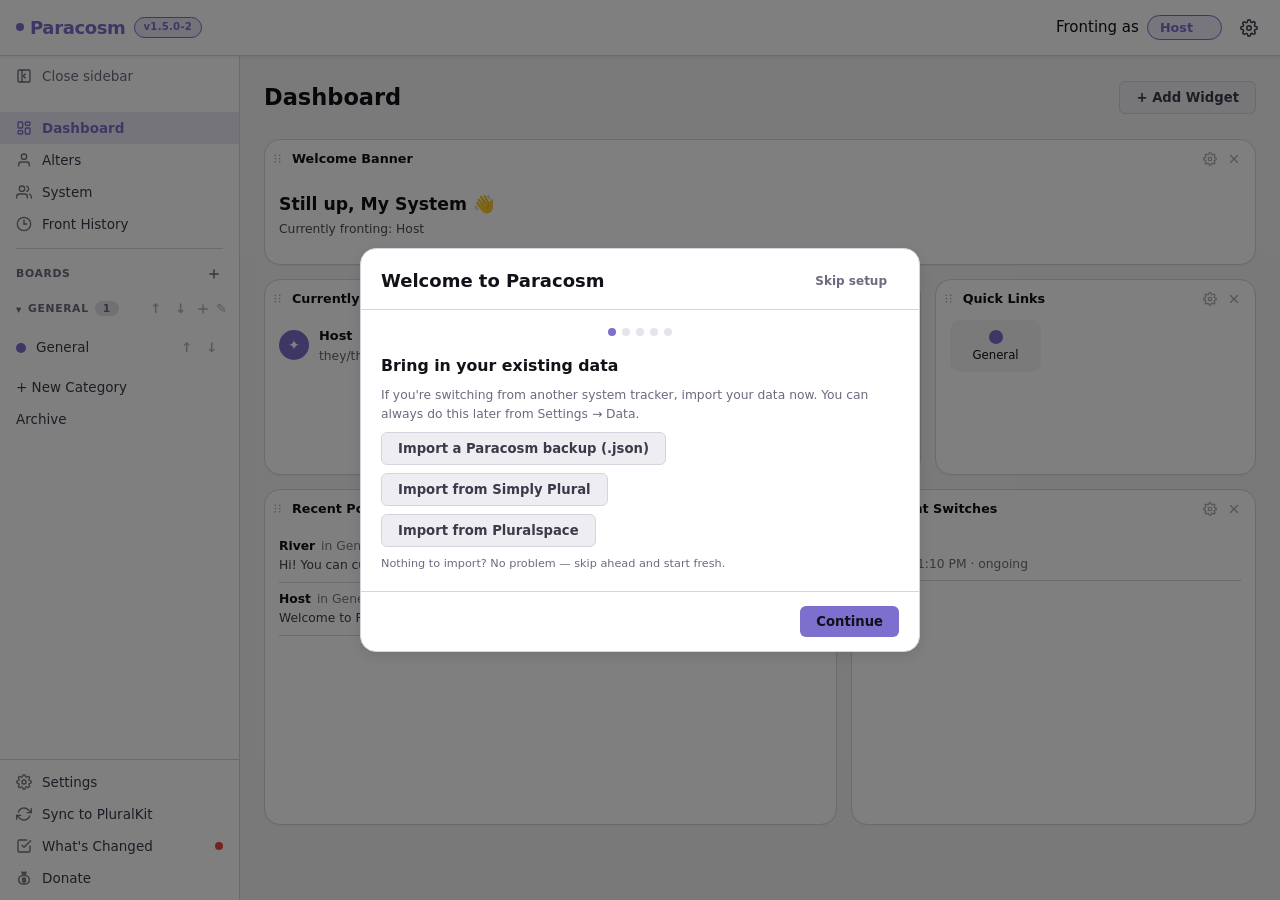
==== commit 4ae62c1c: "1.5.0-2" ====
--- a/index.html
+++ b/index.html
@@ -13,7 +13,7 @@
 
  <meta charset="UTF-8" />
  <meta name="viewport" content="width=device-width, initial-scale=1.0" />
- <title>Paracosm v1.5.0</title>
+ <title>Paracosm v1.5.0-2</title>
  <style>
   /* ============================================================
    CSS CUSTOM PROPERTIES & RESET
@@ -490,6 +490,29 @@
    display: flex; gap: 8px; justify-content: flex-end;
   }
 
+  /* Onboarding */
+  .onboarding-modal .modal-header { align-items: center; }
+  .onboarding-progress { display: flex; gap: 6px; justify-content: center; margin-bottom: 18px; }
+  .onboarding-dot { width: 8px; height: 8px; border-radius: 50%; background: var(--bg-3); transition: background var(--transition); }
+  .onboarding-dot.active { background: var(--accent); }
+  .onboarding-dot.done { background: var(--accent-dim); }
+  .onboarding-step-title { font-size: 1.05rem; margin-bottom: 8px; }
+  .onboarding-import-row { margin-bottom: 8px; }
+  .onboarding-term-options { display: flex; flex-direction: column; gap: 8px; margin-top: 10px; }
+  .onboarding-term-option {
+   display: flex; align-items: center; gap: 10px; padding: 10px 12px;
+   border: 1px solid var(--border); border-radius: var(--radius); cursor: pointer;
+   transition: border-color var(--transition), background var(--transition);
+  }
+  .onboarding-term-option:hover { border-color: var(--accent); }
+  .onboarding-term-option.selected { border-color: var(--accent); background: var(--accent-dim); }
+  .onboarding-term-option input { accent-color: var(--accent); }
+  .onboarding-walkthrough-list { display: flex; flex-direction: column; gap: 12px; }
+  .onboarding-walkthrough-item { padding: 10px 12px; border: 1px solid var(--border); border-radius: var(--radius); }
+  .onboarding-walkthrough-name { font-weight: 700; font-size: 0.92rem; margin-bottom: 2px; }
+  .onboarding-walkthrough-desc { font-size: 0.82rem; color: var(--text-2); }
+  .onboarding-tip-list { padding-left: 18px; font-size: 0.85rem; color: var(--text-1); display: flex; flex-direction: column; gap: 4px; }
+
   /* ============================================================
    POSTS / MESSAGE BOARD
   ============================================================ */
@@ -991,20 +1014,8 @@
   }
   @media (max-width: 640px) {
    #dashboard-grid {
-    grid-template-columns: 1fr;
-    grid-auto-rows: auto;
+    grid-template-columns: repeat(2, 1fr);
     gap: 12px;
-   }
-   /* Override the inline desktop grid-column/grid-row placement so every
-      widget stacks full-width in document order instead of mimicking the
-      desktop layout's columns/spans/positions. */
-   #dashboard-grid .widget {
-    grid-column: 1 / -1 !important;
-    grid-row: auto !important;
-    min-height: 140px;
-   }
-   #dashboard-grid .widget .widget-body {
-    max-height: none;
    }
   }
 
@@ -1030,6 +1041,7 @@
    display: flex; align-items: center; gap: 8px;
    padding: 8px 10px 6px 6px; flex-shrink: 0;
    cursor: grab; user-select: none;
+   touch-action: none;
   }
   .widget.dragging .widget-head { cursor: grabbing; }
   .widget-drag-handle {
@@ -1404,7 +1416,7 @@
  <a class="logo" href="#" onclick="navigate('dashboard'); return false;">
  <div class="logo-dot" id="logo-dot"></div>
  Paracosm
- <span class="version-pill" id="header-version-pill">v1.5.0</span>
+ <span class="version-pill" id="header-version-pill">v1.5.0-2</span>
  </a>
 
  <div id="header-spacer"></div>
@@ -1902,7 +1914,9 @@
    compactPosts: false,
    mainChangeSplitsHistory: false,
    contentPadding: 'normal',
-   sidebarCollapsed: false
+   sidebarCollapsed: false,
+   simpleAlterCards: false,
+   hideGroupedAlters: false
    },
    alters: [],
    groups: [],
@@ -1928,6 +1942,7 @@
    lastPulledAt: null
    },
    dashboard: null,
+   onboardingComplete: false,
 
   };
  state.categories = [{ id: 'cat-general', name: 'General', order: 0, collapsed: false }];
@@ -2016,6 +2031,9 @@
   if (typeof state.alterSort !== 'string') state.alterSort = 'manual';
   if (typeof state.showArchivedAlters !== 'boolean') state.showArchivedAlters = false;
   if (!Array.isArray(state.unlockedBoards)) state.unlockedBoards = [];
+  if (state.settings.simpleAlterCards === undefined) state.settings.simpleAlterCards = false;
+  if (state.settings.hideGroupedAlters === undefined) state.settings.hideGroupedAlters = false;
+  if (state.onboardingComplete === undefined) state.onboardingComplete = false;
   (state.alters || []).forEach((a, i) => {
    if (typeof a.archived !== 'boolean') a.archived = false;
    if (typeof a.order !== 'number') a.order = i;
@@ -3062,13 +3080,21 @@
    to the top of CHANGELOG whenever new features ship.
   ============================================================ */
   const CHANGELOG = [
+    {
+    version: '1.5.0-2',
+    date: 'July 4, 2026',
+    changes: [
+     'added onboarding/tutorial modal',
+    'hide alters in groups, simpler alter card'
+    ]
+    },
    {
-   version: '1.5.0',
+   version: '1.5.0-1',
    date: 'June 30, 2026',
    changes: [
-    'added dashboard with custom widgets',
+    'added dashboard with customizable widgets',
     'collapsable sidebar on desktop',
-    'various visual changes'
+    'various visual changes',
    ]
    },
   {
@@ -3609,7 +3635,10 @@
    const container = document.getElementById('view-alters');
    const search = (state.alterSearch || '').toLowerCase().trim();
    const showArchived = !!state.showArchivedAlters;
+   const hideGroupedAlters = !!state.settings.hideGroupedAlters;
    let alters = state.alters.filter(a => a.name.toLowerCase().includes(search) && !!a.archived === showArchived);
+   const hiddenCount = hideGroupedAlters ? alters.filter(a => (a.groupIds||[]).length).length : 0;
+   if (hideGroupedAlters) alters = alters.filter(a => !(a.groupIds||[]).length);
    alters = sortAlters(alters);
    const density = state.alterDensity || 'comfy';
    const DENSITY = ALTER_DENSITY[density] || ALTER_DENSITY.comfy;
@@ -3647,6 +3676,8 @@
   </div>
   </div>
   ` : ''}
+
+  ${(hideGroupedAlters && hiddenCount) ? `<p class="text-sm text-muted mb-2">${hiddenCount} ${hiddenCount===1?t('alter'):t('alters')} hidden — in one or more groups. Toggle this off in Settings → General to show them here.</p>` : ''}
 
   ${!alters.length ? `
   <div class="empty-state">
@@ -3815,27 +3846,29 @@
   function openGroupViewModal(id) {
    const g = getGroup(id);
    if (!g) return;
-   const members = state.alters.filter(a => (a.groupIds||[]).includes(id));
+   const showArchived = false;
+   const members = state.alters.filter(a => (a.groupIds||[]).includes(id) && !a.archived);
+   const density = ALTER_DENSITY[state.alterDensity || 'comfy'];
    showModal(`
    <div class="modal-header">
    <h2 style="display:flex;align-items:center;gap:8px;"><span class="group-card-dot" style="background:${esc(g.color)}"></span>${esc(g.name)}</h2>
    <button class="btn btn-ghost btn-icon" onclick="closeModal()">✕</button>
    </div>
    <div class="modal-body">
-   ${g.description ? `<div class="detail-row"><div class="detail-label">Description</div><div class="detail-value detail-value-pre">${esc(g.description)}</div></div>` : ''}
-   <div class="detail-row">
-   <div class="detail-label">Members</div>
-   <div class="detail-value">
-   ${members.length ? members.map(a => `<span class="tag" style="margin:2px 4px 2px 0;cursor:pointer;background:${esc(a.color)}28;color:${esc(a.color)};" onclick="openAlterViewModal('${esc(a.id)}')">${esc(a.displayName && a.displayName.trim() ? a.displayName.trim() : a.name)}</span>`).join('') : '<span class="text-muted">No alters in this group yet.</span>'}
-   </div>
-   </div>
+   ${g.description ? `<p class="text-sm text-muted mb-2">${esc(g.description)}</p>` : ''}
+   <p class="text-sm text-muted mb-2">${members.length} ${members.length===1?t('alter'):t('alters')}</p>
+   ${members.length ? `
+   <div class="card-grid density-${state.alterDensity||'comfy'}" style="grid-template-columns:repeat(auto-fill, minmax(${density.minWidth}px, 1fr));gap:${density.gap}px;">
+   ${members.map(a => renderAlterCard(a, density)).join('')}
+   </div>
+   ` : `<div class="empty-state"><div class="empty-title">No ${t('alters')} in this group yet.</div></div>`}
    </div>
    <div class="modal-footer">
    <button class="btn btn-danger btn-sm" onclick="deleteGroup('${esc(g.id)}')">Delete</button>
    <button class="btn btn-secondary" onclick="closeModal()">Close</button>
    <button class="btn btn-primary" onclick="openGroupModal('${esc(g.id)}')">Edit</button>
    </div>
-   `);
+   `, 'modal-lg');
   }
 
   function renderAlterCard(a, density) {
@@ -3888,6 +3921,8 @@
     : `<button class="btn btn-sm" style="background:${esc(a.color)}1a;color:${esc(a.color)};border:1px solid ${esc(a.color)}40;" onclick="event.stopPropagation();toggleFrontMember('${esc(a.id)}')">Set ${cap(t('fronting'))}</button>`}
    `;
    })();
+
+   const simple = !!state.settings.simpleAlterCards;
 
    return `
    <div class="alter-card ${isFronting ? 'fronting' : ''}" style="--accent:${esc(a.color)};--accent-dim:${esc(a.color)}28;--accent-text:${accentText(a.color)};"
@@ -3909,13 +3944,13 @@
    ${density.showPronouns && state.settings.showPronouns && a.pronouns ? `<div class="alter-pronouns">${esc(a.pronouns)}</div>` : ''}
    </div>
    </div>
-   ${density.showRole && state.settings.showRole && a.role ? `<div class="alter-role" style="color:${esc(a.color)}">${esc(a.role)}</div>` : ''}
-   ${density.showProxy && (a.proxyTags && a.proxyTags.length) ? `<div class="alter-proxy-tags">${renderProxyTagChips(a.proxyTags)}</div>` : ''}
-   ${density.showNotes && a.notes ? `<div class="text-sm text-muted mt-1" style="display:-webkit-box;-webkit-line-clamp:2;-webkit-box-orient:vertical;overflow:hidden">${esc(a.notes)}</div>` : ''}
+   ${!simple && density.showRole && state.settings.showRole && a.role ? `<div class="alter-role" style="color:${esc(a.color)}">${esc(a.role)}</div>` : ''}
+   ${!simple && density.showProxy && (a.proxyTags && a.proxyTags.length) ? `<div class="alter-proxy-tags">${renderProxyTagChips(a.proxyTags)}</div>` : ''}
+   ${!simple && density.showNotes && a.notes ? `<div class="text-sm text-muted mt-1" style="display:-webkit-box;-webkit-line-clamp:2;-webkit-box-orient:vertical;overflow:hidden">${esc(a.notes)}</div>` : ''}
    ${actionsHTML ? `
    <div class="post-actions mt-2">
    ${actionsHTML}
-   ${density.showPostCount ? `<span class="badge">${postCount} ${t('posts')}</span>` : ''}
+   ${!simple && density.showPostCount ? `<span class="badge">${postCount} ${t('posts')}</span>` : ''}
    </div>
    ` : ''}   </div>
    `;
@@ -3936,6 +3971,7 @@
    const postCount = state.posts.filter(p => p.alterId === a.id).length;
    const hasDisplayName = a.displayName && a.displayName.trim() && a.displayName.trim() !== a.name;
    const displayTitle = hasDisplayName ? a.displayName.trim() : a.name;
+   const simple = !!state.settings.simpleAlterCards;
 
    showModal(`
    <div class="profile-modal-banner" style="${alterBannerStyle(a)}">
@@ -3954,18 +3990,19 @@
    <div class="modal-body" style="padding-top:0;">
    <div class="profile-pills">
    ${a.pronouns ? `<span class="profile-pill">${esc(a.pronouns)}</span>` : ''}
-   ${a.role ? `<span class="profile-pill" style="background:${esc(a.color)}1f;color:${esc(a.color)};">🎭 ${esc(a.role)}</span>` : ''}
-   ${a.birthday ? `<span class="profile-pill">🎂 ${esc(formatBirthday(a.birthday))}</span>` : ''}
+   ${!simple && a.role ? `<span class="profile-pill" style="background:${esc(a.color)}1f;color:${esc(a.color)};">🎭 ${esc(a.role)}</span>` : ''}
+   ${!simple && a.birthday ? `<span class="profile-pill">🎂 ${esc(formatBirthday(a.birthday))}</span>` : ''}
    <span class="profile-pill"><span class="profile-pill-swatch" style="background:${esc(a.color)}"></span>${esc((a.color||'').toUpperCase())}</span>
    </div>
 
-   ${(a.unreadBoardIds && a.unreadBoardIds.length) ? `
+   ${(!simple && a.unreadBoardIds && a.unreadBoardIds.length) ? `
    <div class="profile-section">
    <div class="profile-section-label">Unread</div>
    ${a.unreadBoardIds.map(bid => { const b = getBoard(bid); return b ? `<span class="tag" style="margin:2px 4px 2px 0;cursor:pointer;" onclick="closeModal();navigate('board','${esc(bid)}')">${esc(b.name)}</span>` : ''; }).join('')}
    </div>
    ` : ''}
 
+   ${!simple ? `
    <div class="profile-section">
    <div class="profile-section-label">Proxy Tags</div>
    ${(a.proxyTags && a.proxyTags.length) ? `
@@ -3973,14 +4010,15 @@
    <div class="form-hint mt-1">${a.keepProxy ? 'Keeps' : 'Strips'} the proxy tags in the proxied message.</div>
    ` : `<span class="text-muted text-sm">None set</span>`}
    </div>
-
-   ${a.notes ? `
+   ` : ''}
+
+   ${(!simple && a.notes) ? `
    <div class="profile-section">
    <div class="profile-section-label">Description</div>
    <div class="profile-section-body">${esc(a.notes)}</div>
    </div>` : ''}
 
-   ${(state.systemFields && state.systemFields.length) ? `
+   ${(!simple && state.systemFields && state.systemFields.length) ? `
    <div class="profile-section">
    <div class="profile-section-label">Custom Fields</div>
    <div class="profile-field-grid">
@@ -3992,7 +4030,7 @@
    </div>
    </div>` : ''}
 
-   ${(a.groupIds && a.groupIds.length) ? `
+   ${(!simple && a.groupIds && a.groupIds.length) ? `
    <div class="profile-section">
    <div class="profile-section-label">Groups</div>
    <div class="alter-group-tags">
@@ -4002,7 +4040,7 @@
    ` : ''}
 
    <div class="profile-section">
-   <div class="profile-footnote">${postCount} ${t('posts')} · created ${fmt(a.createdAt)}${a.pkId ? ` · linked to PluralKit member <code>${esc(a.pkId)}</code>` : ''}</div>
+   <div class="profile-footnote">${simple ? '' : `${postCount} ${t('posts')} · `}created ${fmt(a.createdAt)}${(!simple && a.pkId) ? ` · linked to PluralKit member <code>${esc(a.pkId)}</code>` : ''}</div>
    </div>
    </div>
    <div class="modal-footer" style="justify-content:space-between;flex-wrap:wrap;">
@@ -4642,6 +4680,18 @@
    <div class="setting-row">
    <div><div class="setting-label">Changing Main Affects History</div><div class="setting-desc">When ON, switching who ${t('posts')} are signed as (while the same group keeps ${t('fronting')}) starts a new front-history entry. When OFF, it just relabels the current one.</div></div>
    <label class="toggle"><input type="checkbox" ${s.mainChangeSplitsHistory?'checked':''} onchange="changeSetting('mainChangeSplitsHistory',this.checked)"><span class="toggle-slider"></span></label>
+   </div>
+   </div>
+
+   <div class="settings-section">
+   <h2>${cap(t('alter'))} Cards</h2>
+   <div class="setting-row">
+   <div><div class="setting-label">Simple ${cap(t('alter'))} Cards</div><div class="setting-desc">Store and show only name, icon, banner, and ${t('pronouns')} for each ${t('alter')}. Useful if you'd rather not keep extra information on record. Existing data for hidden fields is kept, just not shown.</div></div>
+   <label class="toggle"><input type="checkbox" ${s.simpleAlterCards?'checked':''} onchange="changeSetting('simpleAlterCards',this.checked);renderAll()"><span class="toggle-slider"></span></label>
+   </div>
+   <div class="setting-row">
+   <div><div class="setting-label">Hide ${cap(t('alters'))} in Groups</div><div class="setting-desc">Hide ${t('alters')} from the main ${t('alters')} view if they belong to one or more groups, to help keep large rosters organised. View them by opening the group instead.</div></div>
+   <label class="toggle"><input type="checkbox" ${s.hideGroupedAlters?'checked':''} onchange="changeSetting('hideGroupedAlters',this.checked);renderAll()"><span class="toggle-slider"></span></label>
    </div>
    </div>
    </div>
@@ -5401,6 +5451,7 @@
    const isEdit = !!alter;
    const a = alter || { id: uid(), name: '', displayName: '', pronouns: '', role: '', color: PRESET_COLORS[Math.floor(Math.random()*PRESET_COLORS.length)], emoji: '', avatarUrl: '', banner: '', birthday: '', proxyTags: [], keepProxy: false, notes: '', fieldValues: {}, groupIds: [] };
    alterModalProxyTagsDraft = JSON.parse(JSON.stringify(a.proxyTags || []));
+   const simple = !!state.settings.simpleAlterCards;
 
    showModal(`
    <div class="modal-header">
@@ -5408,6 +5459,7 @@
    <button class="btn btn-ghost btn-icon" onclick="closeModal()">✕</button>
    </div>
    <div class="modal-body">
+   ${simple ? `<p class="text-sm text-muted mb-2">Simple cards are on — only name, icon, banner, and ${t('pronouns')} are shown. Turn this off in Settings → General to use every field.</p>` : ''}
    <div class="form-row">
    <div class="form-group">
    <label class="form-label">Name *</label>
@@ -5419,21 +5471,25 @@
    </div>
    </div>
 
+   ${!simple ? `
    <div class="form-group">
    <label class="form-label">Display Name <span class="badge" style="font-size:0.7rem;vertical-align:middle;">Paracosm only</span></label>
    <input class="form-input" id="a-displayname" value="${esc(a.displayName||'')}" placeholder="Shown instead of the name above, if set" />
    <div class="form-hint">Optional — shown on alter cards and posts in Paracosm instead of the name above. Leave blank to just use the name. If the PluralKit "append pronouns" setting is on, the PK display name is built separately and never affects what you see here.</div>
    </div>
+   ` : `<input type="hidden" id="a-displayname" value="${esc(a.displayName||'')}" />`}
 
    <div class="form-row">
    <div class="form-group">
    <label class="form-label">${cap(t('pronouns'))}</label>
    <input class="form-input" id="a-pronouns" value="${esc(a.pronouns)}" placeholder="they/them" />
    </div>
+   ${!simple ? `
    <div class="form-group">
    <label class="form-label">${cap(t('role'))}</label>
    <input class="form-input" id="a-role" value="${esc(a.role)}" placeholder="e.g. host, protector…" />
    </div>
+   ` : `<input type="hidden" id="a-role" value="${esc(a.role)}" />`}
    </div>
 
    <div class="form-group">
@@ -5477,6 +5533,7 @@
    <div class="form-hint">Optional — shown at the top of this ${t('alter')}'s detail view.</div>
    </div>
 
+   ${!simple ? `
    <div class="form-group">
    <label class="form-label">Birthday</label>
    <input class="form-input" id="a-birthday" value="${esc(birthdayToInputValue(a.birthday))}" placeholder="YYYY-MM-DD or MM-DD" />
@@ -5528,6 +5585,11 @@
    <div class="form-hint">Manage which fields exist on the ${t('system')} page — fill in this ${t('alter')}'s own value for each one here.</div>
    </div>
    ` : ''}
+   ` : `
+   <input type="hidden" id="a-birthday" value="${esc(birthdayToInputValue(a.birthday))}" />
+   <input type="checkbox" id="a-keepproxy" ${a.keepProxy ? 'checked' : ''} class="hidden" />
+   <input type="hidden" id="a-notes" value="${esc(a.notes||'')}" />
+   `}
    </div>
    <div class="modal-footer">
    ${isEdit ? `<button class="btn btn-danger btn-sm" onclick="deleteAlter('${esc(a.id)}')">Delete</button>` : ''}
@@ -6504,19 +6566,53 @@
   function defaultDashboard() {
    return {
    widgets: [
-    { id: uid(), type: 'welcome',     x: 0, y: 0,  w: 12, h: 2, color: null, config: {} },
-    { id: uid(), type: 'fronting',    x: 0, y: 2,  w: 4,  h: 3, color: null, config: {} },
-    { id: uid(), type: 'stats',       x: 4, y: 2,  w: 4,  h: 3, color: null, config: {} },
-    { id: uid(), type: 'quickLinks',  x: 8, y: 2,  w: 4,  h: 3, color: null, config: {} },
-    { id: uid(), type: 'recentPosts', x: 0, y: 5,  w: 7,  h: 5, color: null, config: {} },
-    { id: uid(), type: 'frontHistory',x: 7, y: 5,  w: 5,  h: 5, color: null, config: {} },
+    { id: uid(), type: 'welcome',     x: 0, y: 0,  w: 12, h: 2, mx: 0, my: 0,  mw: 2, mh: 2, color: null, config: {} },
+    { id: uid(), type: 'fronting',    x: 0, y: 2,  w: 4,  h: 3, mx: 0, my: 2,  mw: 2, mh: 3, color: null, config: {} },
+    { id: uid(), type: 'stats',       x: 4, y: 2,  w: 4,  h: 3, mx: 0, my: 5,  mw: 1, mh: 3, color: null, config: {} },
+    { id: uid(), type: 'quickLinks',  x: 8, y: 2,  w: 4,  h: 3, mx: 1, my: 5,  mw: 1, mh: 3, color: null, config: {} },
+    { id: uid(), type: 'recentPosts', x: 0, y: 5,  w: 7,  h: 5, mx: 0, my: 8,  mw: 2, mh: 5, color: null, config: {} },
+    { id: uid(), type: 'frontHistory',x: 7, y: 5,  w: 5,  h: 5, mx: 0, my: 13, mw: 2, mh: 5, color: null, config: {} },
    ],
    nextZ: 1
    };
   }
 
-  let dashDrag = null;   // { widgetId, startX, startY, origX, origY, pxPerCol, pxPerRow }
-  let dashResize = null; // { widgetId, startX, startY, origW, origH, pxPerCol, pxPerRow }
+  let dashDrag = null;   // { widgetId, startX, startY, origX, origY, pxPerCol, pxPerRow, mobile, cols }
+  let dashResize = null; // { widgetId, startX, startY, origW, origH, pxPerCol, pxPerRow, mobile, cols }
+
+  const MOBILE_BREAKPOINT = '(max-width: 640px)';
+  function isMobileLayout() { return window.matchMedia(MOBILE_BREAKPOINT).matches; }
+  function layoutCols(mobile) { return mobile ? 2 : 12; }
+
+  // Reads/writes the position+size fields for whichever layout (desktop
+  // 12-col grid, or mobile 2-col grid) is currently active, so the two
+  // layouts can be dragged/resized completely independently.
+  function widgetPos(w, mobile) {
+   return mobile
+    ? { x: w.mx, y: w.my, w: w.mw, h: w.mh }
+    : { x: w.x, y: w.y, w: w.w, h: w.h };
+  }
+  function setWidgetPos(w, mobile, pos) {
+   if (mobile) { w.mx = pos.x; w.my = pos.y; w.mw = pos.w; w.mh = pos.h; }
+   else { w.x = pos.x; w.y = pos.y; w.w = pos.w; w.h = pos.h; }
+  }
+
+  // Older saved dashboards (or widgets added before mobile layout existed)
+  // may not have mx/my/mw/mh yet — backfill them once, packing widgets
+  // into the 2-col grid in their existing order so nothing overlaps.
+  function ensureMobileLayouts() {
+   const widgets = state.dashboard.widgets;
+   let changed = false;
+   widgets.forEach(w => {
+    if (w.mx === undefined || w.my === undefined || w.mw === undefined || w.mh === undefined) {
+     const mw = Math.min(2, Math.max(1, w.w >= 8 ? 2 : 1));
+     const { x, y } = findOpenSlot(mw, w.h, 2, true);
+     w.mx = x; w.my = y; w.mw = mw; w.mh = w.h;
+     changed = true;
+    }
+   });
+   if (changed) saveState();
+  }
 
   function getWidget(id) { return state.dashboard.widgets.find(w => w.id === id); }
 
@@ -6527,12 +6623,28 @@
    return `--widget-bg:rgba(${rgb},0.13);--widget-border:${esc(w.color)};--widget-text:var(--text-0);`;
   }
 
+  let _dashLastMobile = null;
+  function attachDashboardResizeWatcher() {
+   if (attachDashboardResizeWatcher._attached) return;
+   attachDashboardResizeWatcher._attached = true;
+   const mq = window.matchMedia(MOBILE_BREAKPOINT);
+   const handler = () => {
+    if (currentView === 'dashboard' && mq.matches !== _dashLastMobile) renderDashboard();
+   };
+   if (mq.addEventListener) mq.addEventListener('change', handler);
+   else mq.addListener(handler); // Safari fallback
+  }
+
   function renderDashboard() {
    const container = document.getElementById('view-dashboard');
    if (!container) return;
    if (!state.dashboard || !Array.isArray(state.dashboard.widgets)) state.dashboard = defaultDashboard();
 
    const widgets = state.dashboard.widgets;
+   ensureMobileLayouts();
+   const mobile = isMobileLayout();
+   _dashLastMobile = mobile;
+   attachDashboardResizeWatcher();
 
    container.innerHTML = `
     <div class="page-header">
@@ -6552,16 +6664,17 @@
    if (!widgets.length) return;
 
    const grid = document.getElementById('dashboard-grid');
-   grid.innerHTML = widgets.map(w => renderWidgetShell(w)).join('');
+   grid.innerHTML = widgets.map(w => renderWidgetShell(w, mobile)).join('');
    widgets.forEach(w => renderWidgetBody(w));
-   attachDashboardDragHandlers();
-  }
-
-  function renderWidgetShell(w) {
+   attachDashboardDragHandlers(mobile);
+  }
+
+  function renderWidgetShell(w, mobile) {
    const meta = WIDGET_TYPES[w.type] || { label: 'Widget', icon: '❔' };
+   const p = widgetPos(w, mobile);
    return `
     <div class="widget" id="widget-${esc(w.id)}"
-     style="grid-column:${w.x + 1} / span ${w.w};grid-row:${w.y + 1} / span ${w.h};${widgetColorVars(w)}"
+     style="grid-column:${p.x + 1} / span ${p.w};grid-row:${p.y + 1} / span ${p.h};${widgetColorVars(w)}"
      data-widget-id="${esc(w.id)}"
     >
      <div class="widget-head" data-drag-handle>
@@ -6783,17 +6896,20 @@
    `);
   }
 
-  function findOpenSlot(w, h) {
+  function findOpenSlot(w, h, cols, mobile) {
    // Scans downward for the first row where a w×h block doesn't overlap
-   // any existing widget, so new widgets land in open space instead of
-   // stacking on top of everything at (0,0).
+   // any existing widget (checked in the given layout's coordinate space),
+   // so new/resized/moved widgets land in open space instead of
+   // stacking on top of everything.
+   cols = cols || 12;
    const widgets = state.dashboard.widgets;
-   const cols = 12;
-   for (let y = 0; y < 200; y++) {
+   for (let y = 0; y < 400; y++) {
     for (let x = 0; x <= cols - w; x++) {
-     const overlaps = widgets.some(o =>
-      x < o.x + o.w && x + w > o.x && y < o.y + o.h && y + h > o.y
-     );
+     const overlaps = widgets.some(o => {
+      const p = widgetPos(o, mobile);
+      if (p.x === undefined || p.y === undefined) return false;
+      return x < p.x + p.w && x + w > p.x && y < p.y + p.h && y + h > p.y;
+     });
      if (!overlaps) return { x, y };
     }
    }
@@ -6803,9 +6919,14 @@
   function addWidget(type) {
    const meta = WIDGET_TYPES[type];
    if (!meta) return;
-   const { x, y } = findOpenSlot(meta.defaultW, meta.defaultH);
+   const desktopSlot = findOpenSlot(meta.defaultW, meta.defaultH, 12, false);
+   const mobileW = Math.min(2, Math.max(1, meta.defaultW >= 8 ? 2 : 1));
+   const mobileSlot = findOpenSlot(mobileW, meta.defaultH, 2, true);
    state.dashboard.widgets.push({
-    id: uid(), type, x, y, w: meta.defaultW, h: meta.defaultH, color: null, config: {}
+    id: uid(), type,
+    x: desktopSlot.x, y: desktopSlot.y, w: meta.defaultW, h: meta.defaultH,
+    mx: mobileSlot.x, my: mobileSlot.y, mw: mobileW, mh: meta.defaultH,
+    color: null, config: {}
    });
    saveState();
    closeModal();
@@ -6873,9 +6994,23 @@
 
   /* ---------- Drag to move, drag-handle to resize ---------- */
 
-  function attachDashboardDragHandlers() {
+  // True if a w×h block at (x,y) would overlap any widget other than
+  // `ignoreId`, checked in the given layout's coordinate space. Used to
+  // stop drag/resize from ever landing widgets on top of one another.
+  function slotCollides(x, y, w, h, cols, mobile, ignoreId) {
+   if (x < 0 || y < 0 || x + w > cols) return true;
+   return state.dashboard.widgets.some(o => {
+    if (o.id === ignoreId) return false;
+    const p = widgetPos(o, mobile);
+    if (p.x === undefined || p.y === undefined) return false;
+    return x < p.x + p.w && x + w > p.x && y < p.y + p.h && y + h > p.y;
+   });
+  }
+
+  function attachDashboardDragHandlers(mobile) {
    const grid = document.getElementById('dashboard-grid');
    if (!grid) return;
+   const cols = layoutCols(mobile);
 
    grid.querySelectorAll('.widget').forEach(el => {
     const id = el.dataset.widgetId;
@@ -6887,16 +7022,21 @@
      e.preventDefault();
      const w = getWidget(id);
      if (!w) return;
+     const pos = widgetPos(w, mobile);
      const gridRect = grid.getBoundingClientRect();
-     const colWidth = (gridRect.width - 11 * 14) / 12; // 14px gap, 12 cols
+     const colWidth = (gridRect.width - (cols - 1) * 14) / cols; // 14px gap
      dashDrag = {
-      id, startClientX: e.clientX, startClientY: e.clientY,
-      origX: w.x, origY: w.y, colWidth, rowHeight: 56 + 14
+      id, mobile, cols, startClientX: e.clientX, startClientY: e.clientY,
+      origX: pos.x, origY: pos.y, w: pos.w, h: pos.h,
+      lastValidX: pos.x, lastValidY: pos.y,
+      colWidth, rowHeight: 56 + 14
      };
      el.classList.add('dragging');
      document.body.style.userSelect = 'none';
+     handle.setPointerCapture && handle.setPointerCapture(e.pointerId);
      window.addEventListener('pointermove', onDashDragMove);
      window.addEventListener('pointerup', onDashDragEnd, { once: true });
+     window.addEventListener('pointercancel', onDashDragEnd, { once: true });
     });
 
     if (resizeHandle) {
@@ -6905,14 +7045,19 @@
       e.stopPropagation();
       const w = getWidget(id);
       if (!w) return;
+      const pos = widgetPos(w, mobile);
       const gridRect = grid.getBoundingClientRect();
-      const colWidth = (gridRect.width - 11 * 14) / 12;
+      const colWidth = (gridRect.width - (cols - 1) * 14) / cols;
       dashResize = {
-       id, startClientX: e.clientX, startClientY: e.clientY,
-       origW: w.w, origH: w.h, colWidth, rowHeight: 56 + 14
+       id, mobile, cols, startClientX: e.clientX, startClientY: e.clientY,
+       origW: pos.w, origH: pos.h, x: pos.x, y: pos.y,
+       lastValidW: pos.w, lastValidH: pos.h,
+       colWidth, rowHeight: 56 + 14
       };
+      resizeHandle.setPointerCapture && resizeHandle.setPointerCapture(e.pointerId);
       window.addEventListener('pointermove', onDashResizeMove);
       window.addEventListener('pointerup', onDashResizeEnd, { once: true });
+      window.addEventListener('pointercancel', onDashResizeEnd, { once: true });
      });
     }
    });
@@ -6922,16 +7067,22 @@
    if (!dashDrag) return;
    const w = getWidget(dashDrag.id);
    if (!w) return;
+   const { mobile, cols } = dashDrag;
    const dCols = Math.round((e.clientX - dashDrag.startClientX) / (dashDrag.colWidth + 14));
    const dRows = Math.round((e.clientY - dashDrag.startClientY) / dashDrag.rowHeight);
-   const newX = Math.max(0, Math.min(12 - w.w, dashDrag.origX + dCols));
+   const newX = Math.max(0, Math.min(cols - dashDrag.w, dashDrag.origX + dCols));
    const newY = Math.max(0, dashDrag.origY + dRows);
-   if (newX !== w.x || newY !== w.y) {
-    w.x = newX; w.y = newY;
+   // Only commit the move if it doesn't land on top of another widget —
+   // otherwise widgets could overlap, which isn't allowed.
+   if ((newX !== dashDrag.lastValidX || newY !== dashDrag.lastValidY) &&
+       !slotCollides(newX, newY, dashDrag.w, dashDrag.h, cols, mobile, w.id)) {
+    dashDrag.lastValidX = newX;
+    dashDrag.lastValidY = newY;
+    setWidgetPos(w, mobile, { x: newX, y: newY, w: dashDrag.w, h: dashDrag.h });
     const el = document.getElementById('widget-' + w.id);
     if (el) {
-     el.style.gridColumn = `${w.x + 1} / span ${w.w}`;
-     el.style.gridRow = `${w.y + 1} / span ${w.h}`;
+     el.style.gridColumn = `${newX + 1} / span ${dashDrag.w}`;
+     el.style.gridRow = `${newY + 1} / span ${dashDrag.h}`;
     }
    }
   }
@@ -6942,6 +7093,7 @@
    if (el) el.classList.remove('dragging');
    document.body.style.userSelect = '';
    window.removeEventListener('pointermove', onDashDragMove);
+   window.removeEventListener('pointercancel', onDashDragEnd);
    dashDrag = null;
    saveState();
   }
@@ -6950,18 +7102,24 @@
    if (!dashResize) return;
    const w = getWidget(dashResize.id);
    if (!w) return;
+   const { mobile, cols } = dashResize;
    const meta = WIDGET_TYPES[w.type] || {};
    const dCols = Math.round((e.clientX - dashResize.startClientX) / (dashResize.colWidth + 14));
    const dRows = Math.round((e.clientY - dashResize.startClientY) / dashResize.rowHeight);
-   const minW = meta.minW || 2, minH = meta.minH || 2;
-   const newW = Math.max(minW, Math.min(12 - w.x, dashResize.origW + dCols));
+   const minW = Math.min(mobile ? cols : (meta.minW || 2), cols), minH = meta.minH || 2;
+   const newW = Math.max(minW, Math.min(cols - dashResize.x, dashResize.origW + dCols));
    const newH = Math.max(minH, dashResize.origH + dRows);
-   if (newW !== w.w || newH !== w.h) {
-    w.w = newW; w.h = newH;
+   // Only commit the resize if the larger footprint doesn't overlap
+   // another widget — otherwise widgets could grow on top of each other.
+   if ((newW !== dashResize.lastValidW || newH !== dashResize.lastValidH) &&
+       !slotCollides(dashResize.x, dashResize.y, newW, newH, cols, mobile, w.id)) {
+    dashResize.lastValidW = newW;
+    dashResize.lastValidH = newH;
+    setWidgetPos(w, mobile, { x: dashResize.x, y: dashResize.y, w: newW, h: newH });
     const el = document.getElementById('widget-' + w.id);
     if (el) {
-     el.style.gridColumn = `${w.x + 1} / span ${w.w}`;
-     el.style.gridRow = `${w.y + 1} / span ${w.h}`;
+     el.style.gridColumn = `${dashResize.x + 1} / span ${newW}`;
+     el.style.gridRow = `${dashResize.y + 1} / span ${newH}`;
     }
    }
   }
@@ -6969,6 +7127,7 @@
   function onDashResizeEnd() {
    if (!dashResize) return;
    window.removeEventListener('pointermove', onDashResizeMove);
+   window.removeEventListener('pointercancel', onDashResizeEnd);
    dashResize = null;
    saveState();
    renderDashboard(); // re-render so widget bodies reflow at new size
@@ -7048,6 +7207,197 @@
   }
 
   /* ============================================================
+   ONBOARDING / FIRST-RUN TUTORIAL
+  ============================================================ */
+  const ONBOARDING_STEPS = ['import', 'terminology', 'accessibility', 'walkthrough', 'finish'];
+  let onboardingStep = 0;
+  let onboardingTermPreset = 'alters';
+
+  const ONBOARDING_TERM_PRESETS = {
+   alters:    { label: 'Alters',     terms: { alter: 'alter', alters: 'alters' } },
+   parts:     { label: 'Parts',      terms: { alter: 'part', alters: 'parts' } },
+   members:   { label: 'Members',    terms: { alter: 'member', alters: 'members' } },
+   headmates: { label: 'Headmates',  terms: { alter: 'headmate', alters: 'headmates' } },
+   custom:    { label: 'Keep current / set later', terms: null }
+  };
+
+  function startOnboardingIfNeeded() {
+   if (state.onboardingComplete) return;
+   onboardingStep = 0;
+   renderOnboardingModal();
+  }
+
+  function onboardingStepIndex() { return ONBOARDING_STEPS.indexOf(ONBOARDING_STEPS[onboardingStep]) }
+
+  function renderOnboardingProgress() {
+   return `
+   <div class="onboarding-progress">
+   ${ONBOARDING_STEPS.map((s, i) => `<span class="onboarding-dot ${i===onboardingStep?'active':''} ${i<onboardingStep?'done':''}"></span>`).join('')}
+   </div>
+   `;
+  }
+
+  function renderOnboardingModal() {
+   const step = ONBOARDING_STEPS[onboardingStep];
+   const body = onboardingStepBody(step);
+   const container = document.getElementById('modal-container');
+   container.innerHTML = `
+   <div class="modal-backdrop">
+   <div class="modal modal-lg onboarding-modal">
+   <div class="modal-header">
+   <h2>Welcome to Paracosm</h2>
+   ${step !== 'finish' ? `<button class="btn btn-ghost btn-sm" onclick="skipOnboarding()">Skip setup</button>` : ''}
+   </div>
+   <div class="modal-body">
+   ${renderOnboardingProgress()}
+   ${body}
+   </div>
+   <div class="modal-footer">
+   ${onboardingStep > 0 ? `<button class="btn btn-secondary" onclick="onboardingBack()">Back</button>` : '<span></span>'}
+   <div style="flex:1"></div>
+   ${step !== 'finish' ? `<button class="btn btn-primary" onclick="onboardingNext()">Continue</button>` : `<button class="btn btn-primary" onclick="finishOnboarding()">Get started</button>`}
+   </div>
+   </div>
+   </div>
+   `;
+  }
+
+  function onboardingStepBody(step) {
+   if (step === 'import') {
+   return `
+   <h3 class="onboarding-step-title">Bring in your existing data</h3>
+   <p class="text-sm text-muted mb-2">If you're switching from another system tracker, import your data now. You can always do this later from Settings → Data.</p>
+   <div class="onboarding-import-row">
+   <button class="btn btn-secondary" onclick="document.getElementById('ob-import-input').click()">Import a Paracosm backup (.json)</button>
+   <input type="file" id="ob-import-input" accept=".json" class="hidden" onchange="importData(event)" />
+   </div>
+   <div class="onboarding-import-row">
+   <button class="btn btn-secondary" onclick="document.getElementById('ob-sp-import-input').click()">Import from Simply Plural</button>
+   <input type="file" id="ob-sp-import-input" accept=".json" class="hidden" onchange="openSpImportModal(event)" />
+   </div>
+   <div class="onboarding-import-row">
+   <button class="btn btn-secondary" onclick="document.getElementById('ob-ps-import-input').click()">Import from Pluralspace</button>
+   <input type="file" id="ob-ps-import-input" accept=".json" class="hidden" onchange="openPsImportModal(event)" />
+   </div>
+   <p class="form-hint mt-2">Nothing to import? No problem — skip ahead and start fresh.</p>
+   `;
+   }
+   if (step === 'terminology') {
+   return `
+   <h3 class="onboarding-step-title">Choose your terminology</h3>
+   <p class="text-sm text-muted mb-2">Paracosm calls system members "alters" by default. Pick the language that fits your system, or keep it as is — this can be changed any time in Settings.</p>
+   <div class="onboarding-term-options">
+   ${Object.keys(ONBOARDING_TERM_PRESETS).map(key => {
+    const preset = ONBOARDING_TERM_PRESETS[key];
+    return `
+    <label class="onboarding-term-option ${onboardingTermPreset===key?'selected':''}">
+    <input type="radio" name="ob-term" value="${key}" ${onboardingTermPreset===key?'checked':''} onchange="onboardingTermPreset='${key}'" />
+    <span>${esc(preset.label)}</span>
+    </label>
+    `;
+   }).join('')}
+   </div>
+   `;
+   }
+   if (step === 'accessibility') {
+   const s = state.settings;
+   return `
+   <h3 class="onboarding-step-title">Quick accessibility options</h3>
+   <p class="text-sm text-muted mb-2">Set up your preferred reading experience. Everything here is also in Settings → Accessibility if you want more control later.</p>
+   <div class="setting-row">
+   <div><div class="setting-label">Dark Mode</div><div class="setting-desc">Switch to a darker interface</div></div>
+   <label class="toggle"><input type="checkbox" ${s.darkMode?'checked':''} onchange="changeSetting('darkMode',this.checked);applyTheme()"><span class="toggle-slider"></span></label>
+   </div>
+   <div class="setting-row">
+   <div><div class="setting-label">Reduce Motion</div><div class="setting-desc">Disables transitions and animations</div></div>
+   <label class="toggle"><input type="checkbox" ${s.reducedMotion?'checked':''} onchange="changeSetting('reducedMotion',this.checked);applyTheme()"><span class="toggle-slider"></span></label>
+   </div>
+   <div class="setting-row">
+   <div><div class="setting-label">High Contrast</div><div class="setting-desc">Stronger borders for easier visibility</div></div>
+   <label class="toggle"><input type="checkbox" ${s.highContrast?'checked':''} onchange="changeSetting('highContrast',this.checked);applyTheme()"><span class="toggle-slider"></span></label>
+   </div>
+   <div class="form-group mt-2">
+   <div class="form-label">Text Size</div>
+   <div>${SIZE_OPTIONS.map(f => `<span class="size-swatch ${s.fontSize===f.id?'selected':''}" style="font-size:${f.px}" onclick="changeSetting('fontSize','${f.id}');applyTheme();renderOnboardingModal()">${f.label}</span>`).join('')}</div>
+   </div>
+   <div class="setting-row">
+   <div><div class="setting-label">Simple ${cap(t('alter'))} Cards</div><div class="setting-desc">Only store name, icon, banner, and pronouns for each ${t('alter')}</div></div>
+   <label class="toggle"><input type="checkbox" ${s.simpleAlterCards?'checked':''} onchange="changeSetting('simpleAlterCards',this.checked)"><span class="toggle-slider"></span></label>
+   </div>
+   `;
+   }
+   if (step === 'walkthrough') {
+   const pages = [
+    { name: 'Dashboard', desc: 'A customisable overview — widgets for who\'s fronting, recent posts, stats, and more.' },
+    { name: cap(t('alters')), desc: `Your roster. Add ${t('alters')}, organise them into groups, and switch who's ${t('fronting')}.` },
+    { name: cap(t('boards')), desc: `Message ${t('boards')} for posting as whoever's ${t('fronting')} — journals, shared notes, anything you like.` },
+    { name: 'Front History', desc: `A log of who has been ${t('fronting')} and when.` },
+    { name: 'Settings', desc: 'Appearance, accessibility, terminology, PluralKit sync, and data export all live here.' }
+   ];
+   return `
+   <h3 class="onboarding-step-title">A quick tour</h3>
+   <div class="onboarding-walkthrough-list">
+   ${pages.map(p => `
+   <div class="onboarding-walkthrough-item">
+   <div class="onboarding-walkthrough-name">${esc(p.name)}</div>
+   <div class="onboarding-walkthrough-desc">${esc(p.desc)}</div>
+   </div>
+   `).join('')}
+   </div>
+   `;
+   }
+   if (step === 'finish') {
+   return `
+   <h3 class="onboarding-step-title">You're all set</h3>
+   <p class="text-sm text-muted mb-2">Your preferences are saved. You can revisit terminology, accessibility, and import options anytime in Settings.</p>
+   <p class="text-sm text-muted">A few things worth knowing:</p>
+   <ul class="onboarding-tip-list">
+   <li>Click any ${t('alter')} card to see its full profile.</li>
+   <li>Export your data regularly from Settings → Data as a backup.</li>
+   <li>Group ${t('alters')} together for easier organisation on the ${t('alters')} page.</li>
+   </ul>
+   `;
+   }
+   return '';
+  }
+
+  function onboardingNext() {
+   if (onboardingStep === ONBOARDING_STEPS.indexOf('terminology')) {
+   applyOnboardingTerminology();
+   }
+   if (onboardingStep < ONBOARDING_STEPS.length - 1) {
+   onboardingStep++;
+   renderOnboardingModal();
+   }
+  }
+
+  function onboardingBack() {
+   if (onboardingStep > 0) {
+   onboardingStep--;
+   renderOnboardingModal();
+   }
+  }
+
+  function applyOnboardingTerminology() {
+   const preset = ONBOARDING_TERM_PRESETS[onboardingTermPreset];
+   if (preset && preset.terms) {
+   state.terminology = { ...state.terminology, ...preset.terms };
+   saveState();
+   }
+  }
+
+  function skipOnboarding() {
+   finishOnboarding();
+  }
+
+  function finishOnboarding() {
+   state.onboardingComplete = true;
+   saveState();
+   closeModal();
+   renderAll();
+  }
+
+  /* ============================================================
    INIT
   ============================================================ */
   (function init() {
@@ -7112,6 +7462,9 @@
    console.log('6 navigate');
    navigate('dashboard');
 
+   console.log('6.5 onboarding check');
+   startOnboardingIfNeeded();
+
    console.log('7 done');
   })();
  </script>
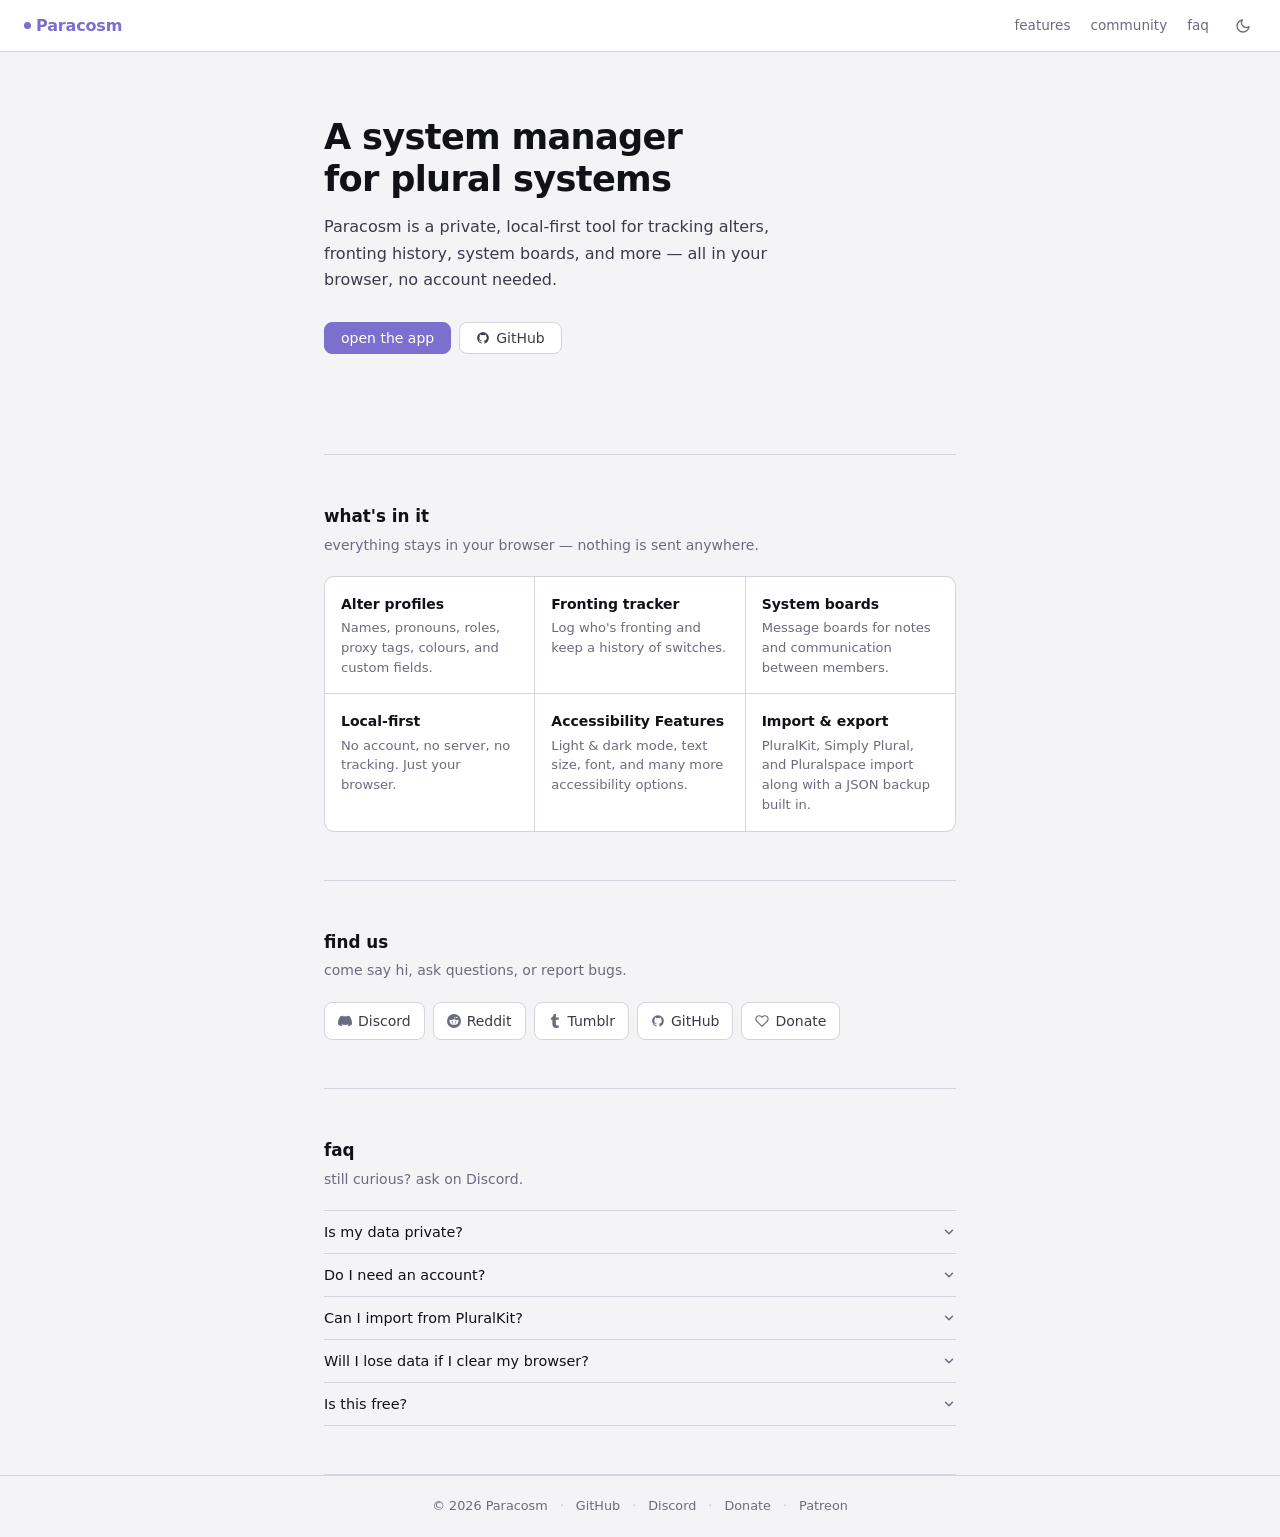
==== commit ebd0f00c: "Rename landing.html to index.html" ====
--- a/index.html
+++ b/index.html
@@ -1,6 +1,6 @@
 <!doctype html>
 <html lang="en">
- <head><!-- Google tag (gtag.js) -->
+<head>
   <!-- Google tag (gtag.js) -->
 <script async src="https://www.googletagmanager.com/gtag/js?id=G-0WZTBD8NSZ"></script>
 <script>
@@ -10,7463 +10,479 @@
 
   gtag('config', 'G-0WZTBD8NSZ');
 </script>
-
- <meta charset="UTF-8" />
- <meta name="viewport" content="width=device-width, initial-scale=1.0" />
- <title>Paracosm v1.5.0-2</title>
- <style>
-  /* ============================================================
-   CSS CUSTOM PROPERTIES & RESET
-  ============================================================ */
-  :root {
-   --accent: #7c6fcd;
-   --accent-dim: #7c6fcd33;
-   --accent-text: #ffffff;
-
-   --bg-0: #f4f4f6;
-   --bg-1: #ffffff;
-   --bg-2: #eeeef2;
-   --bg-3: #e4e4ea;
-
-   --text-0: #111118;
-   --text-1: #3a3a4a;
-   --text-2: #6b6b80;
-   --text-inv: #ffffff;
-
-   --border: #d4d4de;
-   --shadow: 0 1px 4px rgba(0,0,0,0.08);
-   --shadow-md: 0 4px 16px rgba(0,0,0,0.1);
-   --radius: 10px;
-   --radius-sm: 6px;
-   --radius-lg: 16px;
-
-   --sidebar-w: 240px;
-   --header-h: 56px;
-
-   --font: system-ui, -apple-system, BlinkMacSystemFont, 'Segoe UI', sans-serif;
-   --font-size: 15px;
-   --line-height: 1.55;
-
-   --transition: 0.18s ease;
-  }
-
-  [data-dark="true"] {
-   --bg-0: #0f0f14;
-   --bg-1: #17171f;
-   --bg-2: #1e1e28;
-   --bg-3: #26262f;
-   --text-0: #eeeef4;
-   --text-1: #c4c4d4;
-   --text-2: #7a7a94;
-   --border: #2e2e3e;
-   --shadow: 0 1px 4px rgba(0,0,0,0.3);
-   --shadow-md: 0 4px 16px rgba(0,0,0,0.4);
-  }
-
-  *, *::before, *::after { box-sizing: border-box; margin: 0; padding: 0; }
-
-  html { font-size: var(--font-size); }
-
-  body {
-   font-family: var(--font);
-   background: var(--bg-0);
-   color: var(--text-0);
-   line-height: var(--line-height);
-   transition: background var(--transition), color var(--transition);
-   min-height: 100vh;
-   overflow-x: hidden;
-  }
-
-  /* ============================================================
-   LAYOUT
-  ============================================================ */
-  #app { display: flex; flex-direction: column; min-height: 100vh; }
-
-  /* Header */
-  #header {
-   position: fixed; top: 0; left: 0; right: 0; z-index: 100;
-   height: var(--header-h);
-   background: var(--bg-1);
-   border-bottom: 1px solid var(--border);
-   display: flex; align-items: center; gap: 12px; padding: 0 16px;
-   box-shadow: var(--shadow);
-   transition: background var(--transition), border-color var(--transition);
-  }
-
-  #sidebar-toggle {
-   display: none; background: none; border: none; cursor: pointer;
-   color: var(--text-0); padding: 6px; border-radius: var(--radius-sm);
-  }
-  #sidebar-toggle svg { display: block; }
-
-  .logo {
-   font-size: 1.2rem; font-weight: 700; letter-spacing: -0.02em;
-   color: var(--accent); text-decoration: none; flex-shrink: 0;
-   display: flex; align-items: center; gap: 6px;
-  }
-  .logo-dot { width: 8px; height: 8px; border-radius: 50%; background: var(--accent); }
-
-  #header-spacer { flex: 1; }
-
-  /* Fronter selector */
-  #fronter-wrap {
-   display: flex; align-items: center; gap: 8px;
-  }
-  #fronter-label { font-size: 0.8rem; color: var(--text-2); white-space: nowrap; }
-  #fronter-select {
-   appearance: none;
-   background: var(--accent-dim);
-   color: var(--accent);
-   border: 1.5px solid var(--accent);
-   border-radius: 20px;
-   padding: 4px 28px 4px 12px;
-   font-size: 0.85rem; font-weight: 600;
-   cursor: pointer;
-   font-family: inherit;
-   background-image: url("data:image/svg+xml,%3Csvg xmlns='http://www.w3.org/2000/svg' width='12' height='12' viewBox='0 0 24 24' fill='none' stroke='%237c6fcd' stroke-width='2.5'%3E%3Cpath d='M6 9l6 6 6-6'/%3E%3C/svg%3E");
-   background-repeat: no-repeat;
-   background-position: right 8px center;
-   transition: border-color var(--transition), background-color var(--transition);
-  }
-  #fronter-select:focus { outline: 2px solid var(--accent); outline-offset: 2px; }
-  button#fronter-select { background-image: none; text-align: left; }
-  .fronter-extra { opacity: 0.75; font-weight: 700; }
-  .front-manage-row { display: flex; align-items: center; justify-content: space-between; gap: 10px; }
-  .fm-main-label { display: flex; align-items: center; gap: 4px; cursor: pointer; white-space: nowrap; }
-  .fm-main-label input { cursor: pointer; accent-color: var(--accent); }
-  .front-entry-main-badge { font-weight: 700; }
-  #fm-search-input { margin-bottom: 10px; }
-  .fm-search-wrap { position: relative; margin-bottom: 10px; }
-  .fm-search-wrap svg {
-   position: absolute; left: 10px; top: 50%; transform: translateY(-50%);
-   color: var(--text-2); pointer-events: none;
-  }
-  .fm-search-wrap input { padding-left: 32px; }
-
-  /* Header buttons */
-  .hdr-btn {
-   background: none; border: none; cursor: pointer; color: var(--text-1);
-   padding: 6px; border-radius: var(--radius-sm); display: flex; align-items: center;
-   transition: background var(--transition), color var(--transition);
-  }
-  .hdr-btn:hover { background: var(--bg-2); color: var(--text-0); }
-
-  /* Main layout */
-  #layout {
-   display: flex; flex: 1; margin-top: var(--header-h);
-  }
-
-  /* Sidebar */
-  #sidebar {
-   width: var(--sidebar-w); flex-shrink: 0;
-   position: fixed; top: var(--header-h); left: 0; bottom: 0;
-   background: var(--bg-1); border-right: 1px solid var(--border);
-   display: flex; flex-direction: column;
-   transition: background var(--transition), border-color var(--transition), transform var(--transition);
-   z-index: 90;
-  }
-
-  #sidebar-scroll {
-   flex: 1; overflow-y: auto; padding: 12px 0; min-height: 0;
-  }
-
-  .sidebar-footer {
-   flex-shrink: 0; border-top: 1px solid var(--border);
-   padding: 6px 0; background: var(--bg-1);
-  }
-  .sidebar-badge-dot {
-   width: 8px; height: 8px; border-radius: 50%;
-   background: #ef4444; margin-left: auto; flex-shrink: 0;
-  }
-
-  .sidebar-section { margin-bottom: 4px; }
-  .sidebar-section-label {
-   font-size: 0.72rem; font-weight: 700; letter-spacing: 0.06em;
-   text-transform: uppercase; color: var(--text-2);
-   padding: 8px 16px 4px; display: flex; align-items: center; justify-content: space-between;
-  }
-  .sidebar-add {
-   background: none; border: none; cursor: pointer; color: var(--text-2);
-   padding: 2px; border-radius: 4px; display: flex; align-items: center;
-   transition: color var(--transition), background var(--transition);
-  }
-  .sidebar-add:hover { color: var(--accent); background: var(--accent-dim); }
-
-  .sidebar-item {
-   display: flex; align-items: center; gap: 10px;
-   padding: 8px 16px; cursor: pointer; border: none; background: none;
-   width: 100%; text-align: left; color: var(--text-1); font-size: 0.9rem;
-   font-family: inherit; border-radius: 0;
-   transition: background var(--transition), color var(--transition);
-   position: relative;
-  }
-  .sidebar-item:hover { background: var(--bg-2); color: var(--text-0); }
-  .sidebar-item.active {
-   background: var(--accent-dim); color: var(--accent); font-weight: 600;
-  }
-  .sidebar-item.active::before {
-   content: ''; position: absolute; left: 0; top: 4px; bottom: 4px;
-   width: 3px; background: var(--accent); border-radius: 0 2px 2px 0;
-  }
-  .sidebar-dot {
-   width: 10px; height: 10px; border-radius: 50%; flex-shrink: 0;
-  }
-  .sidebar-item-name { flex: 1; overflow: hidden; text-overflow: ellipsis; white-space: nowrap; }
-  .sidebar-divider {
-   margin: 8px 16px; border: none; border-top: 1px solid var(--border);
-  }
-
-  /* Nav items */
-  .nav-item {
-   display: flex; align-items: center; gap: 10px;
-   padding: 8px 16px; cursor: pointer; border: none; background: none;
-   width: 100%; text-align: left; color: var(--text-1); font-size: 0.9rem;
-   font-family: inherit;
-   transition: background var(--transition), color var(--transition);
-   border-radius: 0;
-  }
-  .nav-item:hover { background: var(--bg-2); color: var(--text-0); }
-  .nav-item.active { background: var(--accent-dim); color: var(--accent); font-weight: 600; }
-  .nav-icon { opacity: 0.7; flex-shrink: 0; }
-  .nav-item.active .nav-icon { opacity: 1; }
-
-  /* Main content */
-  #main {
-   flex: 1; margin-left: var(--sidebar-w);
-   padding: var(--main-padding, 24px); max-width: 100%;
-   min-height: calc(100vh - var(--header-h));
-   transition: margin-left var(--transition);
-  }
-
-  /* ============================================================
-   SIDEBAR: ICON RAIL (collapsed) MODE
-  ============================================================ */
-  :root { --rail-w: 60px; }
-  body.sidebar-rail #sidebar { width: var(--rail-w); }
-  body.sidebar-rail #main { margin-left: var(--rail-w); }
-  body.sidebar-rail .sidebar-item-name,
-  body.sidebar-rail .sidebar-section-label span,
-  body.sidebar-rail .sidebar-add,
-  body.sidebar-rail .board-move-buttons,
-  body.sidebar-rail .category-name,
-  body.sidebar-rail .category-actions,
-  body.sidebar-rail .badge,
-  body.sidebar-rail .category-caret,
-  body.sidebar-rail .sidebar-divider {
-   display: none !important;
-  }
-  body.sidebar-rail .sidebar-item,
-  body.sidebar-rail .nav-item,
-  body.sidebar-rail #sidebar-rail-toggle {
-   justify-content: center; padding: 10px 0; position: relative;
-  }
-  body.sidebar-rail .sidebar-dot { margin: 0 auto; }
-  body.sidebar-rail .category-header { justify-content: center; padding: 6px 0; }
-  body.sidebar-rail .category-toggle { justify-content: center; }
-  body.sidebar-rail .category-boards { display: none; }
-  body.sidebar-rail .sidebar-section-label { justify-content: center; }
-
-  /* Tooltip for rail mode */
-  body.sidebar-rail .nav-item:hover::after,
-  body.sidebar-rail .sidebar-item:hover::after {
-   content: attr(data-tip);
-   position: absolute; left: calc(100% + 10px); top: 50%;
-   transform: translateY(-50%);
-   background: var(--bg-3); color: var(--text-0);
-   padding: 5px 10px; border-radius: var(--radius-sm);
-   font-size: 0.8rem; white-space: nowrap; z-index: 200;
-   box-shadow: 0 4px 14px rgba(0,0,0,0.25);
-   pointer-events: none;
-  }
-
-  #sidebar-rail-toggle {
-   background: none; border: none; cursor: pointer; color: var(--text-2);
-   padding: 8px 16px; border-radius: var(--radius-sm); display: flex; align-items: center; gap: 10px;
-   width: 100%; text-align: left; font-size: 0.9rem; font-family: inherit;
-   margin: 4px 0 8px; transition: background var(--transition), color var(--transition), transform var(--transition);
-  }
-  #sidebar-rail-toggle svg { flex-shrink: 0; }
-  #sidebar-rail-toggle:hover { background: var(--bg-2); color: var(--accent); }
-  body.sidebar-rail #sidebar-rail-toggle svg { transform: rotate(180deg); }
-  @media (max-width: 640px) { #sidebar-rail-toggle { display: none; } }
-
-  /* Overlay for mobile sidebar */
-  #sidebar-overlay {
-   display: none; position: fixed; inset: 0; z-index: 89;
-   background: rgba(0,0,0,0.4);
-  }
-
-  /* ============================================================
-   TYPOGRAPHY & HELPERS
-  ============================================================ */
-  h1 { font-size: 1.5rem; font-weight: 700; }
-  h2 { font-size: 1.2rem; font-weight: 600; }
-  h3 { font-size: 1rem; font-weight: 600; }
-
-  .page-header {
-   display: flex; align-items: center; gap: 12px; margin-bottom: 24px;
-   flex-wrap: wrap;
-  }
-  .page-header h1 { flex: 1; }
-  .page-title-dot {
-   width: 12px; height: 12px; border-radius: 50%;
-   background: var(--accent); flex-shrink: 0;
-  }
-
-  .tag {
-   display: inline-block; padding: 2px 10px;
-   border-radius: 20px; font-size: 0.78rem; font-weight: 600;
-   background: var(--accent-dim); color: var(--accent);
-  }
-
-  .badge {
-   display: inline-block; padding: 1px 8px;
-   border-radius: 20px; font-size: 0.72rem; font-weight: 600;
-   background: var(--bg-3); color: var(--text-2);
-  }
-
-  .version-pill {
-   display: inline-flex; align-items: center;
-   padding: 1px 9px; margin-left: 2px;
-   border-radius: 20px; font-size: 0.68rem; font-weight: 700;
-   letter-spacing: 0.02em;
-   background: var(--accent-dim); color: var(--accent);
-   border: 1px solid var(--accent);
-   line-height: 1.6;
-  }
-
-  a { color: var(--accent); text-decoration: none; }
-  a:hover { text-decoration: underline; }
-
-  /* ============================================================
-   CARDS
-  ============================================================ */
-  .card {
-   background: var(--bg-1); border-radius: var(--radius);
-   border: 1px solid var(--border); padding: var(--card-padding, 16px);
-   transition: background var(--transition), border-color var(--transition);
-   box-shadow: var(--shadow);
-  }
-  .card-grid {
-   display: grid; grid-template-columns: repeat(auto-fill, minmax(220px, 1fr));
-   gap: 14px;
-  }
-  .card-sm { padding: 12px 14px; }
-
-  /* ============================================================
-   BUTTONS
-  ============================================================ */
-  .btn {
-   display: inline-flex; align-items: center; gap: 6px;
-   padding: 8px 16px; border-radius: var(--radius-sm);
-   font-size: 0.88rem; font-weight: 600; font-family: inherit;
-   cursor: pointer; border: none; transition: all var(--transition);
-   white-space: nowrap;
-  }
-  .btn-primary {
-   background: var(--accent); color: var(--accent-text);
-  }
-  .btn-primary:hover { filter: brightness(1.1); }
-  .btn-secondary {
-   background: var(--bg-2); color: var(--text-1);
-   border: 1px solid var(--border);
-  }
-  .btn-secondary:hover { background: var(--bg-3); color: var(--text-0); }
-  .btn-ghost {
-   background: none; color: var(--text-2); padding: 6px 10px;
-  }
-  .btn-ghost:hover { background: var(--bg-2); color: var(--text-0); }
-  .btn-danger {
-   background: #ef4444; color: #fff;
-  }
-  .btn-danger:hover { background: #dc2626; }
-  .btn-sm { padding: 5px 12px; font-size: 0.8rem; }
-  .btn-icon { padding: 6px; }
-
-  /* ============================================================
-   FORMS
-  ============================================================ */
-  .form-group { margin-bottom: 14px; }
-  .form-label {
-   display: block; font-size: 0.82rem; font-weight: 600;
-   color: var(--text-1); margin-bottom: 5px;
-  }
-  .form-hint { font-size: 0.75rem; color: var(--text-2); margin-top: 3px; }
-  .form-input, .form-select, .form-textarea {
-   width: 100%; padding: 8px 12px;
-   background: var(--bg-0); border: 1.5px solid var(--border);
-   border-radius: var(--radius-sm); color: var(--text-0);
-   font-size: 0.9rem; font-family: inherit;
-   transition: border-color var(--transition), background var(--transition);
-  }
-  .form-input:focus, .form-select:focus, .form-textarea:focus {
-   outline: none; border-color: var(--accent);
-   box-shadow: 0 0 0 3px var(--accent-dim);
-  }
-  .form-textarea { resize: vertical; min-height: 80px; }
-  .form-select { appearance: none; cursor: pointer;
-   background-image: url("data:image/svg+xml,%3Csvg xmlns='http://www.w3.org/2000/svg' width='12' height='12' viewBox='0 0 24 24' fill='none' stroke='%236b6b80' stroke-width='2.5'%3E%3Cpath d='M6 9l6 6 6-6'/%3E%3C/svg%3E");
-   background-repeat: no-repeat; background-position: right 10px center;
-   padding-right: 32px;
-  }
-  .form-row { display: flex; gap: 12px; }
-  .form-row .form-group { flex: 1; }
-  .form-check { display: flex; align-items: center; gap: 8px; cursor: pointer; }
-  .form-check input { cursor: pointer; accent-color: var(--accent); }
-  .form-color-row { display: flex; align-items: center; gap: 10px; }
-  .form-color {
-   width: 40px; height: 38px; padding: 3px;
-   border: 1.5px solid var(--border); border-radius: var(--radius-sm);
-   cursor: pointer; background: var(--bg-0);
-  }
-  .color-presets { display: flex; gap: 6px; flex-wrap: wrap; }
-  .color-preset {
-   width: 24px; height: 24px; border-radius: 50%; cursor: pointer;
-   border: 2px solid transparent; transition: border-color var(--transition), transform var(--transition);
-  }
-  .color-preset:hover { transform: scale(1.15); }
-  .color-preset.selected { border-color: var(--text-0); }
-
-  /* ============================================================
-   TOGGLE SWITCH
-  ============================================================ */
-  .toggle-wrap { display: flex; align-items: center; gap: 10px; }
-  .toggle {
-   position: relative; display: inline-block;
-   width: 40px; height: 22px; flex-shrink: 0;
-  }
-  .toggle input { opacity: 0; width: 0; height: 0; }
-  .toggle-slider {
-   position: absolute; cursor: pointer; inset: 0;
-   background: var(--bg-3); border-radius: 22px;
-   transition: background var(--transition);
-  }
-  .toggle-slider:before {
-   content: ''; position: absolute;
-   width: 16px; height: 16px; border-radius: 50%;
-   left: 3px; top: 3px; background: white;
-   transition: transform var(--transition);
-   box-shadow: 0 1px 3px rgba(0,0,0,0.2);
-  }
-  .toggle input:checked + .toggle-slider { background: var(--accent); }
-  .toggle input:checked + .toggle-slider:before { transform: translateX(18px); }
-  .unread-dot {
-   display:inline-block;
-   width:8px;
-   height:8px;
-   border-radius:50%;
-   background:#ef4444;
-   margin-left:6px;
-   vertical-align:middle;
-  }
-
-  /* ============================================================
-   MODAL
-  ============================================================ */
-  .modal-backdrop {
-   position: fixed; inset: 0; z-index: 200;
-   background: rgba(0,0,0,0.5); display: flex;
-   align-items: center; justify-content: center; padding: 16px;
-  }
-  .modal {
-   background: var(--bg-1); border-radius: var(--radius-lg);
-   border: 1px solid var(--border); width: 100%; max-width: 480px;
-   max-height: 90vh; overflow-y: auto;
-   box-shadow: var(--shadow-md);
-   animation: modal-in 0.15s ease;
-  }
-  @keyframes modal-in {
-   from { opacity: 0; transform: scale(0.96) translateY(8px); }
-   to { opacity: 1; transform: scale(1) translateY(0); }
-  }
-  .modal-header {
-   padding: 18px 20px 14px; border-bottom: 1px solid var(--border);
-   display: flex; align-items: center; gap: 10px;
-  }
-  .modal-header h2 { flex: 1; }
-  .modal-body { padding: 18px 20px; }
-  .modal-footer {
-   padding: 14px 20px; border-top: 1px solid var(--border);
-   display: flex; gap: 8px; justify-content: flex-end;
-  }
-
-  /* Onboarding */
-  .onboarding-modal .modal-header { align-items: center; }
-  .onboarding-progress { display: flex; gap: 6px; justify-content: center; margin-bottom: 18px; }
-  .onboarding-dot { width: 8px; height: 8px; border-radius: 50%; background: var(--bg-3); transition: background var(--transition); }
-  .onboarding-dot.active { background: var(--accent); }
-  .onboarding-dot.done { background: var(--accent-dim); }
-  .onboarding-step-title { font-size: 1.05rem; margin-bottom: 8px; }
-  .onboarding-import-row { margin-bottom: 8px; }
-  .onboarding-term-options { display: flex; flex-direction: column; gap: 8px; margin-top: 10px; }
-  .onboarding-term-option {
-   display: flex; align-items: center; gap: 10px; padding: 10px 12px;
-   border: 1px solid var(--border); border-radius: var(--radius); cursor: pointer;
-   transition: border-color var(--transition), background var(--transition);
-  }
-  .onboarding-term-option:hover { border-color: var(--accent); }
-  .onboarding-term-option.selected { border-color: var(--accent); background: var(--accent-dim); }
-  .onboarding-term-option input { accent-color: var(--accent); }
-  .onboarding-walkthrough-list { display: flex; flex-direction: column; gap: 12px; }
-  .onboarding-walkthrough-item { padding: 10px 12px; border: 1px solid var(--border); border-radius: var(--radius); }
-  .onboarding-walkthrough-name { font-weight: 700; font-size: 0.92rem; margin-bottom: 2px; }
-  .onboarding-walkthrough-desc { font-size: 0.82rem; color: var(--text-2); }
-  .onboarding-tip-list { padding-left: 18px; font-size: 0.85rem; color: var(--text-1); display: flex; flex-direction: column; gap: 4px; }
-
-  /* ============================================================
-   POSTS / MESSAGE BOARD
-  ============================================================ */
-  .post-list { display: flex; flex-direction: column; gap: 10px; }
-  .post {
-   background: var(--bg-1); border-radius: var(--radius);
-   border: 1px solid var(--border); padding: var(--post-padding, 14px 16px);
-   transition: background var(--transition), border-color var(--transition);
-  }
-  .post.pinned { border-color: var(--accent); }
-  .post-header { display: flex; align-items: center; gap: 10px; margin-bottom: 8px; }
-  .alter-avatar-wrap.post-avatar { width: 32px; height: 32px; }
-  .post-meta { flex: 1; }
-  .post-author { font-weight: 700; font-size: 0.9rem; }
-  .post-pronouns { font-size: 0.75rem; color: var(--text-2); }
-  .post-time { font-size: 0.75rem; color: var(--text-2); }
-  .post-content { font-size: 0.92rem; line-height: var(--line-height); white-space: pre-wrap; word-break: break-word; }
-  .post-actions { display: flex; gap: 6px; margin-top: 10px; flex-wrap: wrap; }
-  .post-pin-icon { color: var(--accent); font-size: 0.75rem; }
-
-  .compose-box {
-   background: var(--bg-1); border: 1.5px solid var(--border);
-   border-radius: var(--radius-lg); padding: 14px 16px;
-   margin-bottom: 20px;
-   transition: border-color var(--transition), background var(--transition);
-   box-shadow: var(--shadow);
-  }
-  .compose-box:focus-within { border-color: var(--accent); }
-  .compose-header { display: flex; align-items: center; gap: 10px; margin-bottom: 10px; }
-  .compose-as { font-size: 0.82rem; color: var(--text-2); }
-  .compose-as strong { color: var(--accent); }
-  #compose-input {
-   width: 100%; background: none; border: none; outline: none;
-   color: var(--text-0); font-size: 0.92rem; font-family: inherit;
-   resize: none; min-height: 60px; line-height: var(--line-height);
-  }
-  .compose-footer { display: flex; justify-content: space-between; align-items: center; gap: 8px; margin-top: 10px; }
-  .compose-footer-left { display: flex; gap: 6px; align-items: center; }
-
-  /* Image upload buttons (alter avatar/banner + composer) */
-  .img-upload-btn {
-   display: inline-flex; align-items: center; gap: 6px;
-   background: var(--bg-2); border: 1px solid var(--border); color: var(--text-1);
-   border-radius: var(--radius-sm); padding: 6px 10px; font-size: 0.8rem;
-   font-family: inherit; cursor: pointer; transition: background var(--transition), color var(--transition);
-   white-space: nowrap;
-  }
-  .img-upload-btn:hover { background: var(--bg-3); color: var(--text-0); }
-  .img-upload-row { display: flex; gap: 8px; align-items: center; margin-top: 6px; flex-wrap: wrap; }
-  .img-upload-or { font-size: 0.75rem; color: var(--text-2); }
-
-  /* Composer image staging (selected, not-yet-posted images) */
-  .compose-img-stage {
-   display: flex; gap: 8px; flex-wrap: wrap; margin-top: 10px;
-  }
-  .compose-img-thumb {
-   position: relative; width: 64px; height: 64px; border-radius: var(--radius-sm);
-   overflow: hidden; flex-shrink: 0; border: 1px solid var(--border); background: var(--bg-2);
-  }
-  .compose-img-thumb img { width: 100%; height: 100%; object-fit: cover; display: block; }
-  .compose-img-remove {
-   position: absolute; top: 2px; right: 2px; width: 18px; height: 18px;
-   border-radius: 50%; background: rgba(0,0,0,0.65); color: #fff; border: none;
-   font-size: 0.7rem; line-height: 1; cursor: pointer; display: flex;
-   align-items: center; justify-content: center; padding: 0;
-  }
-  .compose-img-remove:hover { background: rgba(0,0,0,0.85); }
-
-  /* Post image gallery */
-  .post-gallery {
-   display: flex; gap: 8px; overflow-x: auto; margin-top: 10px;
-   margin-bottom: 4px; padding-bottom: 2px; scroll-snap-type: x proximity;
-   -webkit-overflow-scrolling: touch;
-  }
-  .post-gallery::-webkit-scrollbar { height: 6px; }
-  .post-gallery::-webkit-scrollbar-thumb { background: var(--border); border-radius: 4px; }
-  .post-gallery.single-image { overflow-x: visible; }
-  .post-gallery-img-wrap {
-   flex-shrink: 0; scroll-snap-align: start; border-radius: var(--radius);
-   overflow: hidden; border: 1px solid var(--border); background: var(--bg-2);
-   cursor: zoom-in; max-height: 280px;
-  }
-  .post-gallery.single-image .post-gallery-img-wrap { max-width: 100%; }
-  .post-gallery:not(.single-image) .post-gallery-img-wrap { width: 200px; height: 200px; }
-  .post-gallery:not(.single-image) .post-gallery-img-wrap img { width: 100%; height: 100%; object-fit: cover; }
-  .post-gallery.single-image .post-gallery-img-wrap img { max-width: 100%; max-height: 280px; object-fit: contain; display: block; }
-  .post-gallery-count {
-   font-size: 0.72rem; color: var(--text-2); margin-top: 2px; margin-bottom: 2px;
-  }
-
-  /* Lightbox for viewing a post image full-size */
-  .img-lightbox-backdrop {
-   position: fixed; inset: 0; z-index: 300; background: rgba(0,0,0,0.85);
-   display: flex; align-items: center; justify-content: center; padding: 24px;
-   cursor: zoom-out;
-  }
-  .img-lightbox-backdrop img {
-   max-width: 100%; max-height: 100%; border-radius: var(--radius);
-   box-shadow: var(--shadow-md);
-  }
-  .img-lightbox-close {
-   position: fixed; top: 16px; right: 20px; background: rgba(0,0,0,0.5); color: #fff;
-   border: none; border-radius: 50%; width: 36px; height: 36px; font-size: 1.1rem;
-   cursor: pointer; display: flex; align-items: center; justify-content: center;
-  }
-
-  /* Avatar/banner upload preview tweaks */
-  .alter-upload-preview-banner {
-   width: 100%; height: 80px; border-radius: var(--radius-sm); margin-top: 8px;
-   background-size: cover; background-position: center; border: 1px solid var(--border);
-  }
-
-  /* Board header banner */
-  .board-banner {
-   height: 6px; border-radius: var(--radius) var(--radius) 0 0;
-   margin-bottom: 0;
-  }
-
-  /* ============================================================
-   ALTER CARDS
-  ============================================================ */
-  .alter-card {
-   background: var(--bg-1); border-radius: var(--radius);
-   border: 1px solid var(--border); padding: 16px;
-   cursor: pointer; transition: all var(--transition);
-   position: relative; overflow: hidden;
-  }
-  .alter-card::before {
-   content: ''; position: absolute; top: 0; left: 0; right: 0;
-   height: 4px;
-  }
-  .alter-card:hover { border-color: var(--accent); box-shadow: var(--shadow-md); transform: translateY(-1px); }
-  .alter-card.fronting { border-color: var(--accent); box-shadow: 0 0 0 2px var(--accent-dim); }
-  .alter-card.dragging { opacity: 0.4; }
-  .alter-card.drag-over-top { box-shadow: inset 2px 0 0 var(--accent); }
-  .alter-card.drag-over-bottom { box-shadow: inset -2px 0 0 var(--accent); }
-  .alter-unread-badge {
-   position: absolute; top: 10px; right: 10px;
-   background: #ef4444; color: #fff; font-size: 0.72rem; font-weight: 700;
-   min-width: 18px; height: 18px; border-radius: 999px;
-   display: flex; align-items: center; justify-content: center; padding: 0 5px;
-   z-index: 2;
-  }
-
-  /* ============================================================
-   ALTER GROUPS
-  ============================================================ */
-  .group-section { margin-bottom: 22px; }
-  .group-grid {
-   display: grid; grid-template-columns: repeat(auto-fill, minmax(180px, 1fr));
-   gap: 12px; margin-bottom: 4px;
-  }
-  .group-card {
-   background: var(--bg-1); border-radius: var(--radius);
-   border: 1px solid var(--border); border-left: 4px solid var(--accent);
-   padding: 12px 14px; cursor: pointer; transition: all var(--transition);
-   position: relative;
-  }
-  .group-card:hover { border-color: var(--accent); box-shadow: var(--shadow-md); transform: translateY(-1px); }
-  .group-card-name { font-weight: 700; font-size: 0.95rem; display: flex; align-items: center; gap: 8px; }
-  .group-card-dot { width: 9px; height: 9px; border-radius: 50%; background: var(--accent); flex-shrink: 0; }
-  .group-card-count { font-size: 0.76rem; color: var(--text-2); margin-top: 4px; }
-  .group-card-desc { font-size: 0.78rem; color: var(--text-2); margin-top: 4px; display:-webkit-box;-webkit-line-clamp:2;-webkit-box-orient:vertical;overflow:hidden; }
-  .alter-group-tags { display: flex; flex-wrap: wrap; gap: 6px; margin-top: 4px; }
-  .alter-group-tag { cursor: pointer; }
-  .group-checkbox-list {
-   display: flex; flex-wrap: wrap; gap: 8px;
-   border: 1px solid var(--border); border-radius: var(--radius-sm);
-   padding: 10px; max-height: 160px; overflow-y: auto; background: var(--bg-2);
-  }
-  .group-checkbox-item {
-   display: flex; align-items: center; gap: 6px; font-size: 0.85rem;
-   background: var(--bg-1); border: 1px solid var(--border); border-radius: 20px;
-   padding: 4px 10px 4px 8px; cursor: pointer;
-  }
-  .group-checkbox-item input { cursor: pointer; accent-color: var(--accent); }
-
-  /* ---- density switch (alters page toolbar) ---- */
-  .density-switch {
-   display: inline-flex; border: 1px solid var(--border); border-radius: var(--radius-sm);
-   overflow: hidden; flex-shrink: 0;
-  }
-  .density-btn {
-   background: var(--bg-1); color: var(--text-2); border: none; cursor: pointer;
-   padding: 6px 10px; font-size: 0.95rem; line-height: 1; transition: background var(--transition), color var(--transition);
-   border-right: 1px solid var(--border);
-  }
-  .density-btn:last-child { border-right: none; }
-  .density-btn:hover { background: var(--bg-2); color: var(--text-0); }
-  .density-btn.active { background: var(--accent); color: var(--accent-text); }
-
-  /* ---- tiny density card: just avatar + name, packed tight ---- */
-  .alter-card-tiny {
-   display: flex; flex-direction: column; align-items: center; justify-content: center;
-   gap: 4px; padding: 8px 4px; min-height: 0;
-  }
-  .alter-card-tiny .alter-name {
-   width: 100%; overflow: hidden; text-overflow: ellipsis; white-space: nowrap;
-  }
-  .alter-tiny-front-dot {
-   position: absolute; top: 6px; left: 6px; width: 8px; height: 8px; border-radius: 50%;
-   background: var(--accent); box-shadow: 0 0 0 2px var(--bg-1); z-index: 2;
-  }
-  .alter-unread-badge-tiny {
-   top: 4px; right: 4px; min-width: 14px; height: 14px; font-size: 0.6rem; padding: 0 4px;
-  }
-  .alter-avatar {
-   width: 48px; height: 48px; border-radius: 50%;
-   display: flex; align-items: center; justify-content: center;
-   font-size: 1.5rem; margin-bottom: 10px; color: white;
-  }
-  .alter-card-head { display: flex; align-items: flex-start; gap: 12px; margin-bottom: 6px; }
-  .alter-name { font-weight: 700; font-size: 1rem; line-height: 1.25; }
-  .alter-realname { font-size: 0.74rem; color: var(--text-2); margin-top: 1px; overflow: hidden; text-overflow: ellipsis; white-space: nowrap; }
-  .alter-pronouns { font-size: 0.78rem; color: var(--text-2); margin-top: 1px; }
-  .alter-role { font-size: 0.78rem; margin-top: 4px; }
-  .alter-fronting-badge {
-   position: absolute; top: 10px; right: 10px;
-   font-size: 0.68rem; font-weight: 700; letter-spacing: 0.04em;
-   text-transform: uppercase;
-  }
-
-  /* Avatar image + fallback (used in cards, view modal, edit form preview) */
-  .alter-avatar-wrap {
-   position: relative; border-radius: 50%; overflow: hidden;
-   flex-shrink: 0; background: var(--bg-2);
-  }
-  .alter-avatar-img { width: 100%; height: 100%; object-fit: cover; display: block; }
-  .alter-avatar-fallback {
-   position: absolute; top: 0; left: 0; width: 100%; height: 100%;
-   align-items: center; justify-content: center; color: white;
-  }
-
-  /* Proxy tag chips */
-  .alter-proxy-tags { display: flex; flex-wrap: wrap; gap: 5px; margin-top: 6px; }
-  .proxy-tag-chip {
-   display: inline-flex; align-items: center; gap: 0;
-   font-family: ui-monospace, SFMono-Regular, Menlo, Consolas, monospace;
-   font-size: 0.74rem; padding: 2px 8px; border-radius: 6px;
-   background: var(--bg-2); border: 1px solid var(--border); color: var(--text-1);
-  }
-  .proxy-tag-chip em { font-style: normal; opacity: 0.55; padding: 0 1px; }
-
-  /* Proxy tag editor (alter edit form) */
-  .proxy-tag-row { display: flex; align-items: center; gap: 6px; }
-  .proxy-tag-row .form-input { flex: 1; min-width: 0; }
-  .proxy-tag-placeholder {
-   font-family: ui-monospace, SFMono-Regular, Menlo, Consolas, monospace;
-   font-size: 0.8rem; color: var(--text-2); flex-shrink: 0;
-  }
-
-  /* ============================================================
-   ALTER VIEW (READ-ONLY DETAIL) MODAL — profile-card style
-  ============================================================ */
-  .modal.modal-lg { max-width: 560px; }
-  .profile-modal-banner {
-   position: relative; height: 130px;
-   background-size: cover, cover; background-position: center, center;
-   background-repeat: no-repeat, no-repeat;
-   border-radius: calc(var(--radius-lg) - 1px) calc(var(--radius-lg) - 1px) 0 0;
-  }
-  .profile-modal-close {
-   position: absolute; top: 10px; right: 10px;
-   width: 30px; height: 30px; border-radius: 50%;
-   background: rgba(0,0,0,0.38); color: #fff; border: none;
-   display: flex; align-items: center; justify-content: center;
-   cursor: pointer; font-size: 0.92rem; line-height: 1;
-   transition: background var(--transition);
-  }
-  .profile-modal-close:hover { background: rgba(0,0,0,0.58); }
-  .profile-modal-archived-tag {
-   position: absolute; top: 10px; left: 10px;
-   background: rgba(0,0,0,0.45); color: #fff;
-   font-size: 0.68rem; font-weight: 700; text-transform: uppercase; letter-spacing: 0.04em;
-   padding: 3px 10px; border-radius: 20px;
-  }
-  .profile-modal-header {
-   display: flex; align-items: flex-end; gap: 12px;
-   padding: 0 20px; margin-top: -30px; margin-bottom: 14px;
-  }
-  .profile-modal-avatar-ring {
-   border-radius: 50%; background: var(--bg-1); padding: 4px;
-   box-shadow: 0 0 0 1px var(--border); flex-shrink: 0;
-  }
-  .profile-modal-titles { min-width: 0; padding-bottom: 3px; }
-  .profile-modal-name {
-   font-size: 1.2rem; font-weight: 800; line-height: 1.22;
-   overflow: hidden; text-overflow: ellipsis; white-space: nowrap;
-  }
-  .profile-modal-realname { font-size: 0.78rem; color: var(--text-2); margin-top: 1px; }
-  .profile-modal-front-pill {
-   margin-left: auto; flex-shrink: 0; font-weight: 700; white-space: nowrap;
-  }
-  .profile-pills { display: flex; flex-wrap: wrap; gap: 6px; margin-bottom: 16px; }
-  .profile-pill {
-   display: inline-flex; align-items: center; gap: 5px;
-   padding: 4px 11px; border-radius: 20px; font-size: 0.8rem; font-weight: 600;
-   background: var(--bg-2); color: var(--text-1);
-  }
-  .profile-pill-swatch {
-   width: 11px; height: 11px; border-radius: 50%; display: inline-block;
-   border: 1px solid rgba(0,0,0,0.15);
-  }
-  .profile-section { margin-bottom: 16px; }
-  .profile-section:last-of-type { margin-bottom: 0; }
-  .profile-section-label {
-   font-size: 0.7rem; font-weight: 700; letter-spacing: 0.05em;
-   text-transform: uppercase; color: var(--text-2); margin-bottom: 6px;
-  }
-  .profile-section-body {
-   background: var(--bg-2); border-radius: var(--radius-sm); padding: 10px 12px;
-   font-size: 0.9rem; white-space: pre-wrap; word-break: break-word;
-  }
-  .profile-field-grid { display: grid; grid-template-columns: repeat(auto-fill, minmax(130px,1fr)); gap: 8px; }
-  .profile-field-chip { background: var(--bg-2); border-radius: var(--radius-sm); padding: 8px 10px; }
-  .profile-field-chip-label {
-   font-size: 0.66rem; font-weight: 700; text-transform: uppercase; letter-spacing: 0.03em;
-   color: var(--text-2); margin-bottom: 2px;
-  }
-  .profile-field-chip-value { font-size: 0.88rem; font-weight: 600; color: var(--text-0); }
-  .profile-footnote { font-size: 0.78rem; color: var(--text-2); }
-  .detail-row { margin-bottom: 14px; }
-  .detail-row:last-child { margin-bottom: 0; }
-  .detail-label {
-   font-size: 0.7rem; font-weight: 700; letter-spacing: 0.05em;
-   text-transform: uppercase; color: var(--text-2); margin-bottom: 4px;
-  }
-  .detail-value { font-size: 0.92rem; color: var(--text-0); }
-  .detail-value-pre { white-space: pre-wrap; word-break: break-word; }
-
-  /* ============================================================
-   FRONT HISTORY
-  ============================================================ */
-  .front-stats-bar {
-   display: flex; gap: 20px; align-items: center; flex-wrap: wrap;
-  }
-  .front-now-section {
-   display: flex; flex-direction: column; gap: 10px; margin-bottom: 22px;
-  }
-  .front-day-group { margin-bottom: 22px; }
-  .front-day-header {
-   font-size: 0.76rem; font-weight: 700; text-transform: uppercase;
-   letter-spacing: 0.05em; color: var(--text-2); margin-bottom: 8px;
-   padding-left: 2px;
-  }
-  .front-entry-list { display: flex; flex-direction: column; gap: 8px; }
-  .front-entry-card {
-   display: flex; gap: 12px; align-items: flex-start;
-   background: var(--bg-1); border: 1px solid var(--border);
-   border-left: 3px solid var(--accent, #7c6fcd);
-   border-radius: var(--radius); padding: 12px 14px;
-   transition: background var(--transition), border-color var(--transition), box-shadow var(--transition);
-  }
-  .front-entry-card.is-ongoing {
-   background: var(--accent-dim); box-shadow: 0 0 0 2px var(--accent-dim);
-  }
-  .front-avatar-stack { display: flex; flex-shrink: 0; padding-left: 10px; }
-  .front-avatar-mini {
-   width: 32px; height: 32px; border-radius: 50%;
-   display: flex; align-items: center; justify-content: center;
-   font-size: 0.85rem; color: #fff; border: 2px solid var(--bg-1);
-   margin-left: -10px; flex-shrink: 0;
-  }
-  .front-entry-body { flex: 1; min-width: 0; }
-  .front-entry-names {
-   font-weight: 700; font-size: 0.92rem;
-   display: flex; align-items: center; gap: 8px; flex-wrap: wrap;
-  }
-  .front-ongoing-badge { animation: front-pulse 2s ease-in-out infinite; }
-  @keyframes front-pulse { 0%, 100% { opacity: 1; } 50% { opacity: 0.5; } }
-  .front-entry-time {
-   margin-top: 3px; display: flex; align-items: center; gap: 8px;
-   flex-wrap: wrap;
-  }
-  .front-entry-notes { color: var(--text-1); white-space: pre-wrap; }
-  .front-entry-actions {
-   display: flex; gap: 6px; flex-shrink: 0; flex-wrap: wrap;
-   justify-content: flex-end;
-  }
-  .alter-check-list {
-   display: flex; flex-direction: column; gap: 2px; max-height: 220px;
-   overflow-y: auto; border: 1.5px solid var(--border);
-   border-radius: var(--radius-sm); padding: 6px;
-  }
-  .alter-check-item {
-   display: flex; align-items: center; gap: 8px; padding: 7px 8px;
-   border-radius: var(--radius-sm); cursor: pointer; font-size: 0.88rem;
-   transition: background var(--transition);
-  }
-  .alter-check-item:hover { background: var(--bg-2); }
-  .alter-check-item input { cursor: pointer; accent-color: var(--accent); }
-  .alter-check-dot {
-   width: 10px; height: 10px; border-radius: 50%; flex-shrink: 0;
-  }
-
-  /* ============================================================
-   SETTINGS
-  ============================================================ */
-  .settings-section { margin-bottom: 28px; }
-  .settings-section h2 { margin-bottom: 14px; }
-  .settings-grid { display: grid; grid-template-columns: repeat(auto-fill, minmax(280px, 1fr)); gap: 12px; }
-  .setting-row {
-   display: flex; align-items: flex-start; justify-content: space-between;
-   gap: 16px; padding: 12px 0; border-bottom: 1px solid var(--border);
-  }
-  .setting-row:last-child { border-bottom: none; }
-  .setting-label { font-size: 0.9rem; font-weight: 600; }
-  .setting-desc { font-size: 0.78rem; color: var(--text-2); margin-top: 2px; }
-  .setting-control { flex-shrink: 0; }
-
-  /* Font preview swatches */
-  .font-swatch {
-   display: inline-block; padding: 4px 12px;
-   border: 1.5px solid var(--border); border-radius: var(--radius-sm);
-   cursor: pointer; font-size: 0.88rem; margin: 3px;
-   transition: all var(--transition);
-  }
-  .font-swatch:hover { border-color: var(--accent); }
-  .font-swatch.selected { border-color: var(--accent); background: var(--accent-dim); color: var(--accent); }
-
-  .size-swatch {
-   display: inline-block; padding: 4px 10px;
-   border: 1.5px solid var(--border); border-radius: var(--radius-sm);
-   cursor: pointer; margin: 3px; transition: all var(--transition);
-  }
-  .size-swatch:hover { border-color: var(--accent); }
-  .size-swatch.selected { border-color: var(--accent); background: var(--accent-dim); color: var(--accent); }
-
-  /* ============================================================
-   BOARD COLORS (per-board tint)
-  ============================================================ */
-  .board-header-section {
-   border-radius: var(--radius-lg) var(--radius-lg) 0 0;
-   padding: 20px 20px 16px;
-   margin: -24px -24px 24px;
-   border-bottom: 1px solid var(--border);
-  }
-
-  /* ============================================================
-   EMPTY STATES
-  ============================================================ */
-  .empty-state {
-   text-align: center; padding: 48px 24px; color: var(--text-2);
-  }
-  .empty-icon { font-size: 3rem; margin-bottom: 12px; opacity: 0.5; }
-  .empty-title { font-size: 1rem; font-weight: 600; margin-bottom: 6px; }
-  .empty-desc { font-size: 0.85rem; margin-bottom: 16px; }
-
-  /* ============================================================
-   TABS
-  ============================================================ */
-  .tab-bar {
-   display: flex; gap: 2px; border-bottom: 1px solid var(--border);
-   margin-bottom: 20px; overflow-x: auto;
-  }
-  .tab-btn {
-   padding: 8px 16px; background: none; border: none; cursor: pointer;
-   font-family: inherit; font-size: 0.88rem; font-weight: 600;
-   color: var(--text-2); border-bottom: 2px solid transparent;
-   margin-bottom: -1px; white-space: nowrap;
-   transition: all var(--transition);
-  }
-  .tab-btn:hover { color: var(--text-0); }
-  .tab-btn.active { color: var(--accent); border-bottom-color: var(--accent); }
-
-  /* ============================================================
-   RESPONSIVE
-  ============================================================ */
-  @media (max-width: 640px) {
-   :root { --sidebar-w: 0px; }
-   #sidebar-toggle { display: flex; }
-   .front-entry-card { flex-wrap: wrap; }
-   .front-entry-actions { width: 100%; justify-content: flex-start; margin-top: 4px; }
-   #sidebar {
-   transform: translateX(-100%);
-   width: 260px;
-   }
-   #sidebar.open { transform: translateX(0); }
-   #sidebar-overlay.visible { display: block; }
-   #main { margin-left: 0; padding: 16px; }
-   .form-row { flex-direction: column; gap: 0; }
-   .card-grid { grid-template-columns: 1fr; }
-   .page-header { margin-bottom: 16px; }
-  }
-
-  /* ============================================================
-   DASHBOARD / WIDGETS
-  ============================================================ */
-  #dashboard-grid {
-   position: relative;
-   display: grid;
-   grid-template-columns: repeat(12, 1fr);
-   grid-auto-rows: 56px;
-   gap: 14px;
-   width: 100%;
-  }
-  @media (max-width: 900px) {
-   #dashboard-grid { grid-template-columns: repeat(6, 1fr); }
-  }
-  @media (max-width: 640px) {
-   #dashboard-grid {
-    grid-template-columns: repeat(2, 1fr);
-    gap: 12px;
-   }
-  }
-
-  .widget {
-   position: relative;
-   border-radius: var(--radius-lg);
-   border: 1px solid var(--widget-border, var(--border));
-   background: var(--widget-bg, var(--bg-1));
-   color: var(--widget-text, var(--text-0));
-   display: flex; flex-direction: column;
-   overflow: hidden;
-   transition: box-shadow var(--transition), border-color var(--transition);
-   box-shadow: 0 1px 2px rgba(0,0,0,0.04);
-  }
-  .widget:hover { box-shadow: 0 6px 18px rgba(0,0,0,0.10); }
-  .widget.dragging {
-   opacity: 0.55; box-shadow: 0 12px 30px rgba(0,0,0,0.25);
-   z-index: 50; cursor: grabbing;
-  }
-  .widget.drop-target { border-color: var(--accent); box-shadow: 0 0 0 2px var(--accent-dim); }
-
-  .widget-head {
-   display: flex; align-items: center; gap: 8px;
-   padding: 8px 10px 6px 6px; flex-shrink: 0;
-   cursor: grab; user-select: none;
-   touch-action: none;
-  }
-  .widget.dragging .widget-head { cursor: grabbing; }
-  .widget-drag-handle {
-   display: flex; align-items: center; color: var(--widget-text, var(--text-2));
-   opacity: 0.55; flex-shrink: 0; cursor: grab;
-  }
-  .widget-icon { font-size: 1rem; flex-shrink: 0; line-height: 1; }
-  .widget-title {
-   flex: 1; font-weight: 700; font-size: 0.85rem;
-   overflow: hidden; text-overflow: ellipsis; white-space: nowrap;
-  }
-  .widget-actions { display: flex; align-items: center; gap: 2px; flex-shrink: 0; }
-  .widget-action-btn {
-   background: none; border: none; cursor: pointer;
-   color: var(--widget-text, var(--text-2)); opacity: 0.6;
-   padding: 4px; border-radius: 6px; display: flex; align-items: center;
-   transition: opacity var(--transition), background var(--transition);
-  }
-  .widget-action-btn:hover { opacity: 1; background: rgba(127,127,127,0.15); }
-
-  .widget-body {
-   flex: 1; overflow: auto; padding: 4px 14px 14px;
-   font-size: 0.86rem; min-height: 0;
-  }
-  .widget-body::-webkit-scrollbar { width: 6px; }
-  .widget-body::-webkit-scrollbar-thumb { background: var(--border); border-radius: 3px; }
-
-  .widget-resize-handle {
-   position: absolute; right: 2px; bottom: 2px;
-   width: 16px; height: 16px; cursor: nwse-resize;
-   display: flex; align-items: flex-end; justify-content: flex-end;
-   color: var(--widget-text, var(--text-2)); opacity: 0;
-   transition: opacity var(--transition);
-   touch-action: none;
-  }
-  .widget:hover .widget-resize-handle { opacity: 0.55; }
-  .widget-resize-handle:hover { opacity: 1 !important; }
-
-  .widget-empty-state {
-   color: var(--widget-text, var(--text-2)); opacity: 0.7;
-   font-size: 0.82rem; font-style: italic; text-align: center;
-   padding: 16px 4px;
-  }
-
-  .dash-stat-big { font-size: 1.9rem; font-weight: 800; line-height: 1.1; }
-  .dash-stat-label { font-size: 0.78rem; opacity: 0.7; margin-top: 2px; }
-  .dash-fronter-row { display: flex; align-items: center; gap: 10px; padding: 5px 0; }
-  .dash-fronter-avatar {
-   width: 30px; height: 30px; border-radius: 50%; flex-shrink: 0;
-   display: flex; align-items: center; justify-content: center; font-size: 0.95rem;
-   color: #fff; font-weight: 700; background-size: cover; background-position: center;
-  }
-  .dash-quick-link-grid { display: grid; grid-template-columns: repeat(auto-fill,minmax(86px,1fr)); gap: 8px; }
-  .dash-quick-link {
-   display: flex; flex-direction: column; align-items: center; gap: 4px;
-   padding: 10px 6px; border-radius: var(--radius); background: rgba(127,127,127,0.08);
-   cursor: pointer; border: none; font-family: inherit; color: inherit;
-   font-size: 0.78rem; text-align: center; transition: background var(--transition);
-  }
-  .dash-quick-link:hover { background: rgba(127,127,127,0.18); }
-  .dash-quick-link-dot { width: 14px; height: 14px; border-radius: 50%; }
-
-  .add-widget-card {
-   border: 1.5px dashed var(--border); border-radius: var(--radius);
-   padding: 14px; display: flex; gap: 12px; align-items: flex-start;
-   cursor: pointer; background: none; width: 100%; text-align: left;
-   font-family: inherit; transition: border-color var(--transition), background var(--transition);
-  }
-  .add-widget-card:hover { border-color: var(--accent); background: var(--accent-dim); }
-  .add-widget-icon { font-size: 1.6rem; line-height: 1; }
-  .add-widget-card-title { font-weight: 700; font-size: 0.92rem; }
-  .add-widget-card-desc { font-size: 0.8rem; color: var(--text-2); margin-top: 2px; }
-
-  .widget-color-swatch {
-   width: 26px; height: 26px; border-radius: 50%; cursor: pointer;
-   border: 2px solid transparent; flex-shrink: 0; padding: 0;
-   transition: transform var(--transition), border-color var(--transition);
-  }
-  .widget-color-swatch.selected { border-color: var(--text-0); transform: scale(1.12); }
-
-  #dashboard-empty {
-   text-align: center; padding: 60px 20px; color: var(--text-2);
-  }
-
-  /* ============================================================
-   REDUCED MOTION
-  ============================================================ */
-  @media (prefers-reduced-motion: reduce) {
-   *, *::before, *::after { transition-duration: 0ms !important; animation-duration: 0ms !important; }
-  }
-  [data-reduce-motion="true"] *, [data-reduce-motion="true"] *::before, [data-reduce-motion="true"] *::after {
-   transition-duration: 0ms !important; animation-duration: 0ms !important;
-  }
-
-  /* High contrast */
-  [data-high-contrast="true"] {
-   --border: var(--text-0);
-  }
-  [data-high-contrast="true"] .btn-secondary { border-width: 2px; }
-
-  /* Scrollbar */
-  ::-webkit-scrollbar { width: 6px; }
-  ::-webkit-scrollbar-track { background: transparent; }
-  ::-webkit-scrollbar-thumb { background: var(--border); border-radius: 3px; }
-  ::-webkit-scrollbar-thumb:hover { background: var(--text-2); }
-
-  /* Utility */
-  .hidden { display: none !important; }
-  .flex { display: flex; }
-  .flex-col { flex-direction: column; }
-  .items-center { align-items: center; }
-  .gap-2 { gap: 8px; }
-  .gap-3 { gap: 12px; }
-  .mt-1 { margin-top: 4px; }
-  .mt-2 { margin-top: 8px; }
-  .mb-2 { margin-bottom: 8px; }
-  .text-sm { font-size: 0.82rem; }
-  .text-muted { color: var(--text-2); }
-  .w-full { width: 100%; }
-  .italic { font-style: italic; }
-  .nowrap { white-space: nowrap; }
-  #toast-container {
-   position: fixed;
-   bottom: 20px;
-   right: 20px;
-   z-index: 9999;
-  }
-
-  .toast {
-   background: var(--bg-1);
-   border: 1px solid var(--border);
-   color: var(--text-0);
-   padding: 10px 16px;
-   border-radius: 12px;
-   margin-top: 8px;
-   font-size: 0.85rem;
-   max-width: calc(100vw - 40px);
-   box-shadow: var(--shadow-md);
-   animation: modal-in 0.15s ease;
-  }
-
-  /* ============================================================
-   POST SEARCH
-  ============================================================ */
-  .post-search-bar {
-   display: flex; gap: 8px; align-items: flex-start; flex-wrap: wrap;
-   background: var(--bg-1); border: 1.5px solid var(--border);
-   border-radius: var(--radius); padding: 12px 14px; margin-bottom: 16px;
-   box-shadow: var(--shadow);
-  }
-  .post-search-bar.active { border-color: var(--accent); }
-  .post-search-field { display: flex; flex-direction: column; gap: 3px; flex: 1; min-width: 140px; }
-  .post-search-label { font-size: 0.72rem; font-weight: 700; text-transform: uppercase; letter-spacing: 0.05em; color: var(--text-2); }
-  .post-search-chip {
-   display: inline-flex; align-items: center; gap: 4px;
-   background: var(--accent-dim); color: var(--accent);
-   border-radius: 20px; padding: 3px 10px; font-size: 0.8rem; font-weight: 600;
-  }
-  .post-search-chip button { background: none; border: none; cursor: pointer; color: var(--accent); font-size: 0.9rem; line-height: 1; padding: 0 1px; }
-  .post-search-results-banner {
-   font-size: 0.82rem; color: var(--text-2); padding: 4px 0 10px;
-   display: flex; align-items: center; gap: 10px;
-  }
-  .backup-banner {
-   display: flex; align-items: center; gap: 12px; flex-wrap: wrap;
-   background: var(--accent-dim); border: 1px solid var(--accent);
-   border-radius: var(--radius); padding: 12px 16px; margin-bottom: 18px;
-  }
-  .backup-banner-text { flex: 1; min-width: 200px; font-size: 0.85rem; color: var(--text-0); }
-  .backup-banner-text strong { color: var(--accent); }
-  .backup-banner-actions { display: flex; gap: 8px; flex-shrink: 0; }
-
-  /* ============================================================
-   REACTION PICKER
-  ============================================================ */
-  .reaction-picker-grid { display: flex; flex-wrap: wrap; gap: 8px; }
-  .reaction-picker-btn {
-   font-size: 1.4rem; line-height: 1; padding: 8px 14px;
-   border-radius: var(--radius-sm); border: 1px solid var(--border);
-   background: var(--bg-2); cursor: pointer;
-   transition: background var(--transition), transform var(--transition);
-  }
-  .reaction-picker-btn:hover { background: var(--accent-dim); transform: scale(1.1); }
-  .reaction-chip {
-   border: none;
-   border-radius: 999px;
-   padding: 4px 10px;
-   cursor: pointer;
-  }
-
-  .reaction-add {
-   font-weight: bold;
-  }
-
-  .post-reactions {
-   display: flex;
-   flex-wrap: wrap;
-   gap: 6px;
-   margin-top: 8px;
-  }
-  .stats-grid {
-   display: grid;
-   grid-template-columns: repeat(auto-fit, minmax(120px, 1fr));
-   gap: 12px;
-   margin-top: 12px;
-  }
-
-  .stat-card {
-   background: var(--bg-2);
-   border-radius: 12px;
-   padding: 12px;
-   text-align: center;
-  }
-
-  .stat-value {
-   font-size: 1.6rem;
-   font-weight: bold;
-  }
-
-  .stat-label {
-   opacity: 0.7;
-   font-size: 0.85rem;
-  }
-
-  .info-card {
-   margin-top: 10px;
-   padding: 12px;
-   border-radius: 12px;
-   background: var(--bg-2);
-  }.custom-fields-list {
- display: flex;
- flex-direction: column;
- gap: 12px;
- }
-
- .custom-field-row {
- display: flex;
- flex-direction: column;
- gap: 8px;
-
- padding: 12px;
- border-radius: 12px;
-
- background: var(--bg-2);
- }
-
- .board-move-buttons {
- margin-left: auto;
- display: flex;
- gap: 2px;
- flex-shrink: 0;
- opacity: 0.5;
- transition: opacity var(--transition);
- }
- .sidebar-item:hover .board-move-buttons,
- .sidebar-item:focus-within .board-move-buttons { opacity: 1; }
-
- /* ============================================================
-   BOARD CATEGORIES
-  ============================================================ */
- .category-block { margin-bottom: 2px; }
- .category-header {
-  display: flex; align-items: center; justify-content: space-between;
-  gap: 6px; padding: 8px 10px 4px 16px; cursor: grab; border-radius: var(--radius-sm);
-  user-select: none;
- }
- .category-header:active { cursor: grabbing; }
- .category-header:hover .category-actions { opacity: 1; }
- .category-header.dragging { opacity: 0.4; }
- .category-header.drag-over {
-  box-shadow: inset 0 2px 0 var(--accent);
- }
- .category-toggle {
-  display: flex; align-items: center; gap: 6px; flex: 1; min-width: 0;
-  background: none; border: none; cursor: pointer; padding: 0;
-  font-size: 0.72rem; font-weight: 700; letter-spacing: 0.06em;
-  text-transform: uppercase; color: var(--text-2); font-family: inherit;
- }
- .category-caret {
-  display: inline-block; transition: transform var(--transition); flex-shrink: 0;
-  font-size: 0.7rem;
- }
- .category-caret.collapsed { transform: rotate(-90deg); }
- .category-name { overflow: hidden; text-overflow: ellipsis; white-space: nowrap; }
- .category-actions { display: flex; gap: 2px; opacity: 0.5; transition: opacity var(--transition); flex-shrink: 0; }
- .category-boards { display: flex; flex-direction: column; min-height: 4px; }
- .category-boards.collapsed { display: none; }
- .category-boards.drag-over {
-  box-shadow: inset 0 0 0 1.5px var(--accent);
-  border-radius: var(--radius-sm);
- }
- .category-empty {
-  margin: 2px 16px 8px 28px; padding: 8px 10px;
-  border: 1.5px dashed var(--border); border-radius: var(--radius-sm);
-  font-size: 0.74rem; color: var(--text-2); text-align: center;
- }
- .sidebar-item.dragging { opacity: 0.4; }
- .sidebar-item.drag-over-top { box-shadow: inset 0 2px 0 var(--accent); }
- .sidebar-item.drag-over-bottom { box-shadow: inset 0 -2px 0 var(--accent); }
-.post.comment {
-    margin-left: 40px; /* Indent the comment */
-    margin-top: 5px;
-    border-left: 2px solid var(--border); /* Optional: visual connection */
-    padding-top: 8px;
-    padding-bottom: 8px;
-    background: var(--bg-2); /* Slightly different background color */
-    border-radius: 0 var(--radius) var(--radius) 0;
-}/* Add to your CSS */
-.post.is-reply {
-    margin-left: 24px; /* Indent the reply */
-    border-left: 2px solid var(--accent); /* Visual link to parent */
-    padding-left: 12px;
-}
-
-/* Reddit-style nested reply threading */
-.post-thread-line {
-    position: absolute;
-    left: 15px;
-    top: 0;
-    bottom: 0;
-    width: 2px;
-    background: var(--border);
-    border-radius: 1px;
-    cursor: pointer;
-    transition: background var(--transition);
-}
-.post-thread-line:hover { background: var(--accent); }
-.post-nested {
-    position: relative;
-    padding-left: 28px;
-    margin-top: 4px;
-}
-.post-nest-0 { margin-left: 0; }
-.post-nest-1 { margin-left: 20px; border-left: 2px solid var(--accent); padding-left: 12px; border-radius: 0 var(--radius) var(--radius) 0; }
-.post-nest-2 { margin-left: 16px; border-left: 2px solid var(--accent-dim); padding-left: 12px; border-radius: 0 var(--radius) var(--radius) 0; }
-.post-nest-3 { margin-left: 12px; border-left: 2px solid var(--border); padding-left: 10px; border-radius: 0 var(--radius) var(--radius) 0; }
-.post-nest-deep { margin-left: 8px; border-left: 2px solid var(--border); padding-left: 8px; border-radius: 0 var(--radius) var(--radius) 0; opacity: 0.95; }
-.post-nest-1 { background: var(--bg-1); }
-.post-nest-2 { background: var(--bg-2); }
-.post-nest-3 { background: var(--bg-2); }
-.post-nest-deep { background: var(--bg-3); }
-.reply-cancel-btn { font-size: 0.78rem; color: var(--text-2); background: none; border: none; cursor: pointer; padding: 0 4px; }
-.reply-cancel-btn:hover { color: var(--text-0); }
- </style>
- </head>
- <body>
- <div id="app">
- <!-- ============================================================
- HEADER
- ============================================================ -->
- <header id="header">
- <button
- id="sidebar-toggle"
- onclick="toggleSidebar()"
- aria-label="Toggle sidebar"
- >
- <svg
- width="20"
- height="20"
- viewBox="0 0 24 24"
- fill="none"
- stroke="currentColor"
- stroke-width="2"
- stroke-linecap="round"
- >
- <line x1="3" y1="6" x2="21" y2="6" />
- <line x1="3" y1="12" x2="21" y2="12" />
- <line x1="3" y1="18" x2="21" y2="18" />
- </svg>
- </button>
-
- <a class="logo" href="#" onclick="navigate('dashboard'); return false;">
- <div class="logo-dot" id="logo-dot"></div>
- Paracosm
- <span class="version-pill" id="header-version-pill">v1.5.0-2</span>
- </a>
-
- <div id="header-spacer"></div>
-
- <div id="fronter-wrap">
- </div>
-
- <button class="hdr-btn" onclick="navigate('settings')" title="Settings">
- <svg
- width="18"
- height="18"
- viewBox="0 0 24 24"
- fill="none"
- stroke="currentColor"
- stroke-width="2"
- stroke-linecap="round"
- stroke-linejoin="round"
- >
- <circle cx="12" cy="12" r="3" />
- <path
- d="M19.4 15a1.65 1.65 0 0 0 .33 1.82l.06.06a2 2 0 0 1-2.83 2.83l-.06-.06a1.65 1.65 0 0 0-1.82-.33 1.65 1.65 0 0 0-1 1.51V21a2 2 0 0 1-4 0v-.09A1.65 1.65 0 0 0 9 19.4a1.65 1.65 0 0 0-1.82.33l-.06.06a2 2 0 0 1-2.83-2.83l.06-.06A1.65 1.65 0 0 0 4.68 15a1.65 1.65 0 0 0-1.51-1H3a2 2 0 0 1 0-4h.09A1.65 1.65 0 0 0 4.6 9a1.65 1.65 0 0 0-.33-1.82l-.06-.06a2 2 0 0 1 2.83-2.83l.06.06A1.65 1.65 0 0 0 9 4.68a1.65 1.65 0 0 0 1-1.51V3a2 2 0 0 1 4 0v.09a1.65 1.65 0 0 0 1 1.51 1.65 1.65 0 0 0 1.82-.33l.06-.06a2 2 0 0 1 2.83 2.83l-.06.06A1.65 1.65 0 0 0 19.4 9a1.65 1.65 0 0 0 1.51 1H21a2 2 0 0 1 0 4h-.09a1.65 1.65 0 0 0-1.51 1z"
- />
- </svg>
- </button>
- </header>
-
- <!-- Sidebar overlay (mobile) -->
- <div id="sidebar-overlay" onclick="closeSidebar()"></div>
-
- <div id="layout">
- <!-- ============================================================
- SIDEBAR
- ============================================================ -->
- <nav id="sidebar">
- <button
- id="sidebar-rail-toggle"
- onclick="toggleSidebarRail()"
- title="Collapse sidebar"
- aria-label="Collapse sidebar to icon rail"
- >
- <svg width="16" height="16" viewBox="0 0 24 24" fill="none" stroke="currentColor" stroke-width="2" stroke-linecap="round" stroke-linejoin="round">
- <rect x="3" y="3" width="18" height="18" rx="2"/>
- <line x1="9" y1="3" x2="9" y2="21"/>
- <polyline points="14 9 11 12 14 15"/>
- </svg>
- <span class="sidebar-item-name" id="sidebar-rail-toggle-label">Close sidebar</span>
- </button>
- <div id="sidebar-scroll">
- <!-- Nav -->
- <div class="sidebar-section">
- <button
- class="nav-item"
- id="nav-dashboard"
- data-tip="Dashboard"
- onclick="navigate('dashboard')"
- >
- <svg
- class="nav-icon"
- width="16"
- height="16"
- viewBox="0 0 24 24"
- fill="none"
- stroke="currentColor"
- stroke-width="2"
- stroke-linecap="round"
- stroke-linejoin="round"
- >
- <rect x="3" y="3" width="7" height="9" rx="1.5" />
- <rect x="14" y="3" width="7" height="5" rx="1.5" />
- <rect x="14" y="12" width="7" height="9" rx="1.5" />
- <rect x="3" y="16" width="7" height="5" rx="1.5" />
- </svg>
-
- <span class="sidebar-item-name" id="nav-dashboard-label">
- Dashboard
- </span>
- </button>
- <button
- class="nav-item"
- id="nav-alters"
- data-tip="Alters"
- onclick="navigate('alters')"
- >
- <svg
- class="nav-icon"
- width="16"
- height="16"
- viewBox="0 0 24 24"
- fill="none"
- stroke="currentColor"
- stroke-width="2"
- stroke-linecap="round"
- stroke-linejoin="round"
- >
- <path d="M20 21v-2a4 4 0 0 0-4-4H8a4 4 0 0 0-4 4v2" />
- <circle cx="12" cy="7" r="4" />
- </svg>
-
- <span class="sidebar-item-name" id="nav-alters-label">
- Alters
- </span>
- </button>
- <button
- class="nav-item"
- id="nav-system"
- data-tip="System"
- onclick="navigate('system')"
- >
- <svg
- class="nav-icon"
- width="16"
- height="16"
- viewBox="0 0 24 24"
- fill="none"
- stroke="currentColor"
- stroke-width="2"
- stroke-linecap="round"
- stroke-linejoin="round"
- >
- <path d="M17 21v-2a4 4 0 0 0-4-4H5a4 4 0 0 0-4 4v2" />
- <circle cx="9" cy="7" r="4" />
- <path d="M23 21v-2a4 4 0 0 0-3-3.87" />
- <path d="M16 3.13a4 4 0 0 1 0 7.75" />
- </svg>
- <span class="sidebar-item-name" id="nav-sys-label"> System </span>
- </button>
-   <button
- class="nav-item"
- id="nav-front"
- data-tip="Front History"
- onclick="navigate('front')"
- ><svg
-  class="nav-icon"
-  width="16"
-  height="16"
-  viewBox="0 0 24 24"
-  fill="none"
-  stroke="currentColor"
-  stroke-width="2"
-  stroke-linecap="round"
-  stroke-linejoin="round"
->
-  <circle cx="12" cy="12" r="10" />
-  <polyline points="12 12 16 12" />
-  <polyline points="12 12 12 6" />
-</svg>
-
- 
- <span class="sidebar-item-name" id="nav-front-label"> Front History </span>
- </button>
- </div>
-
- <hr class="sidebar-divider" />
-
- <!-- Boards -->
- <div class="sidebar-section">
- <div class="sidebar-section-label">
- <span id="sidebar-boards-label">Boards</span>
- <button
- class="sidebar-add"
- onclick="openNewBoardModal()"
- title="New board"
- >
- <svg
- width="14"
- height="14"
- viewBox="0 0 24 24"
- fill="none"
- stroke="currentColor"
- stroke-width="2.5"
- stroke-linecap="round"
- >
- <line x1="12" y1="5" x2="12" y2="19" />
- <line x1="5" y1="12" x2="19" y2="12" />
- </svg>
- </button>
- </div>
- <div id="boards-list"></div>
- <button
- class="nav-item"
- id="nav-archive"
- data-tip="Archive"
- onclick="navigate('archive')"
- >
- <span class="sidebar-item-name" id="nav-archive-label">
- Archive
- </span>
- </button>
- </div>
- </div>
-
- <!-- Pinned footer: stays at the bottom of the sidebar instead of
-   scrolling away under a long boards list. -->
- <div class="sidebar-footer">
- <button
- class="nav-item"
- id="nav-settings"
- data-tip="Settings"
- onclick="navigate('settings')"
- >
- <svg
- class="nav-icon"
- width="16"
- height="16"
- viewBox="0 0 24 24"
- fill="none"
- stroke="currentColor"
- stroke-width="2"
- stroke-linecap="round"
- stroke-linejoin="round"
- >
- <circle cx="12" cy="12" r="3" />
- <path
- d="M19.4 15a1.65 1.65 0 0 0 .33 1.82l.06.06a2 2 0 0 1-2.83 2.83l-.06-.06a1.65 1.65 0 0 0-1.82-.33 1.65 1.65 0 0 0-1 1.51V21a2 2 0 0 1-4 0v-.09A1.65 1.65 0 0 0 9 19.4a1.65 1.65 0 0 0-1.82.33l-.06.06a2 2 0 0 1-2.83-2.83l.06-.06A1.65 1.65 0 0 0 4.68 15a1.65 1.65 0 0 0-1.51-1H3a2 2 0 0 1 0-4h.09A1.65 1.65 0 0 0 4.6 9a1.65 1.65 0 0 0-.33-1.82l-.06-.06a2 2 0 0 1 2.83-2.83l.06.06A1.65 1.65 0 0 0 9 4.68a1.65 1.65 0 0 0 1-1.51V3a2 2 0 0 1 4 0v.09a1.65 1.65 0 0 0 1 1.51 1.65 1.65 0 0 0 1.82-.33l.06-.06a2 2 0 0 1 2.83 2.83l-.06.06A1.65 1.65 0 0 0 19.4 9a1.65 1.65 0 0 0 1.51 1H21a2 2 0 0 1 0 4h-.09a1.65 1.65 0 0 0-1.51 1z"
- />
- </svg>
- <span class="sidebar-item-name">Settings</span>
- </button>
- <button
- class="nav-item"
- id="nav-pk-sync"
- data-tip="Sync to PluralKit"
- onclick="pkQuickSync()"
- title="Push and pull alters + front history with PluralKit"
- >
- <svg
- class="nav-icon"
- width="16"
- height="16"
- viewBox="0 0 24 24"
- fill="none"
- stroke="currentColor"
- stroke-width="2"
- stroke-linecap="round"
- stroke-linejoin="round"
- >
- <polyline points="23 4 23 10 17 10" />
- <polyline points="1 20 1 14 7 14" />
- <path d="M3.51 9a9 9 0 0 1 14.85-3.36L23 10M1 14l4.64 4.36A9 9 0 0 0 20.49 15" />
- </svg>
- <span class="sidebar-item-name">Sync to PluralKit</span>
- </button>
- <button
- class="nav-item"
- id="nav-changelog"
- data-tip="What's Changed"
- onclick="openChangelogModal()"
- title="See what's new in Paracosm"
- >
- <svg
- class="nav-icon"
- width="16"
- height="16"
- viewBox="0 0 24 24"
- fill="none"
- stroke="currentColor"
- stroke-width="2"
- stroke-linecap="round"
- stroke-linejoin="round"
- >
- <path d="M9 11l3 3L22 4" />
- <path d="M21 12v7a2 2 0 0 1-2 2H5a2 2 0 0 1-2-2V5a2 2 0 0 1 2-2h11" />
- </svg>
- <span class="sidebar-item-name">What's Changed</span>
- <span class="sidebar-badge-dot" id="changelog-badge" style="display:none;"></span>
- </button>
- <button
- class="nav-item"
- id="nav-donate"
- data-tip="Donate"
- onclick="window.location.href='https://cash.app/$ezrapugliese';"
- >
- <svg
- class="nav-icon"
- width="16"
- height="16"
- viewBox="0 0 24 24"
- fill="none"
- stroke="currentColor"
- stroke-width="2"
- stroke-linecap="round"
- stroke-linejoin="round"
- >
- <!-- Bag body: large rounded shape -->
- <path
- d="M12 8C7 8 4 11 4 14.5C4 18.5 7.5 21 12 21C16.5 21 20 18.5 20 14.5C20 11 17 8 12 8Z"
- />
- <!-- Neck / knot above the bag -->
- <path
- d="M9.5 8C9.5 6.5 10.5 5.5 12 5.5C13.5 5.5 14.5 6.5 14.5 8"
- />
- <!-- Little bow / tied top -->
- <path d="M10 5.5C10 5.5 8.5 4.5 9 3C9.5 3 11 3.5 12 5" />
- <path d="M14 5.5C14 5.5 15.5 4.5 15 3C14.5 3 13 3.5 12 5" />
- <!-- Dollar sign vertical bar -->
- <line x1="12" y1="12" x2="12" y2="18" />
- <!-- Dollar sign top arc -->
- <path
- d="M14.5 13.5C14.5 12.7 13.4 12 12 12C10.6 12 9.5 12.7 9.5 13.5C9.5 14.3 10.6 15 12 15C13.4 15 14.5 15.7 14.5 16.5C14.5 17.3 13.4 18 12 18C10.6 18 9.5 17.3 9.5 16.5"
- />
- </svg>
- <span class="sidebar-item-name">Donate</span>
- </button>
- </div>
- </nav>
-
- <!-- ============================================================
- MAIN CONTENT
- ============================================================ -->
- <main id="main">
- <div id="backup-banner"></div>
- <div id="view-dashboard" class="hidden"></div>
- <div id="view-alters"></div>
- <div id="view-board" class="hidden"></div>
- <div id="view-settings" class="hidden"></div>
- <div id="view-system" class="hidden"></div>
-   <div id="view-front" class="hidden"></div>
- <div id="view-archive" class="hidden"></div>
- </main>
- </div>
- </div>
-
- <!-- ============================================================
- MODAL CONTAINER
-============================================================ -->
- <div id="modal-container"></div>
- <div id="toast-container"></div>
- <script>
-
-  /* ============================================================
-   CONSTANTS
-  ============================================================ */
-  const STORAGE_KEY = 'paracosm_data';
-
-  const PRESET_COLORS = [
-   '#7c6fcd','#e85d75','#e8935d','#e8d45d','#5db85d',
-   '#5db8e8','#5d6fe8','#b05de8','#e85db8','#5de8d4',
-   '#e07070','#70b0e0','#90c97b','#d4a76a','#c47eb5',
-   '#6a8fa8','#a8756a','#7a9e7e','#c9a0dc','#f4a261'
-  ];
-
-  const DEFAULT_TERMINOLOGY = {
-   alter: 'alter',
-   alters: 'alters',
-   system: 'system',
-   fronting: 'fronting',
-   board: 'board',
-   boards: 'boards',
-   post: 'post',
-   posts: 'posts',
-   role: 'role',
-   pronouns: 'pronouns'
-  };
-
-  const FONT_OPTIONS = [
-   { id: 'system', label: 'System', stack: "system-ui, -apple-system, BlinkMacSystemFont, 'Segoe UI', sans-serif" },
-   { id: 'serif', label: 'Serif', stack: "Georgia, 'Times New Roman', serif" },
-   { id: 'mono', label: 'Mono', stack: "'Courier New', Courier, monospace" },
-   { id: 'rounded', label: 'Rounded', stack: "'Trebuchet MS', 'Gill Sans', sans-serif" },
-   { id: 'dyslexia',label: 'Readable', stack: "'Comic Sans MS', 'Comic Sans', 'Chalkboard SE', cursive" }
-  ];
-
-  const SIZE_OPTIONS = [
-   { id: 'xs', label: 'XS', px: '12px' },
-   { id: 'sm', label: 'S', px: '13px' },
-   { id: 'md', label: 'M', px: '15px' },
-   { id: 'lg', label: 'L', px: '17px' },
-   { id: 'xl', label: 'XL', px: '19px' },
-   { id: 'xxl', label: 'XXL', px: '22px' }
-  ];
-
-  const LINE_HEIGHT_OPTIONS = [
-   { id: 'tight', label: 'Tight', val: '1.3' },
-   { id: 'normal', label: 'Normal', val: '1.55' },
-   { id: 'relaxed', label: 'Relaxed', val: '1.8' },
-   { id: 'loose', label: 'Loose', val: '2.1' }
-  ];
-
-  const PADDING_OPTIONS = [
-   { id: 'none',    label: 'None',    main: '8px',  card: '8px 10px',  post: '8px 10px'  },
-   { id: 'compact', label: 'Compact', main: '16px', card: '12px 14px', post: '10px 12px' },
-   { id: 'normal',  label: 'Normal',  main: '24px', card: '16px',      post: '14px 16px' },
-   { id: 'relaxed', label: 'Relaxed', main: '36px', card: '22px',      post: '20px 22px' },
-   { id: 'spacious',label: 'Spacious',main: '48px', card: '28px',      post: '24px 28px' }
-  ];
-  function getSystemStats() {
-   const stats = {};
-
-   stats.totalAlters = state.alters.length;
-
-   stats.totalBoards = state.boards.length;
-
-   stats.archivedBoards =
-   state.boards.filter(b => b.archived).length;
-
-   stats.activeBoards =
-   stats.totalBoards - stats.archivedBoards;
-
-   stats.totalPosts = state.posts.length;
-
-   // Posts per alter
-   const alterCounts = {};
-
-   state.posts.forEach(post => {
-   alterCounts[post.authorId] =
-   (alterCounts[post.authorId] || 0) + 1;
-   });
-
-   const topAlterId = Object.keys(alterCounts)
-   .sort((a, b) => alterCounts[b] - alterCounts[a])[0];
-
-   const topAlter =
-   state.alters.find(a => a.id === topAlterId);
-
-   stats.mostActiveAlter =
-   topAlter?.name || 'None';
-
-   stats.mostActiveAlterPosts =
-   alterCounts[topAlterId] || 0;
-
-   // Posts per board
-   const boardCounts = {};
-
-   state.posts.forEach(post => {
-   boardCounts[post.boardId] =
-   (boardCounts[post.boardId] || 0) + 1;
-   });
-
-   const topBoardId = Object.keys(boardCounts)
-   .sort((a, b) => boardCounts[b] - boardCounts[a])[0];
-
-   const topBoard =
-   state.boards.find(b => b.id === topBoardId);
-
-   stats.mostActiveBoard =
-   topBoard?.name || 'None';
-
-   stats.mostActiveBoardPosts =
-   boardCounts[topBoardId] || 0;
-
-   stats.avgPostsPerBoard =
-   stats.totalBoards
-   ? (stats.totalPosts / stats.totalBoards).toFixed(1)
-   : 0;
-
-   // Largest board
-   let largestBoard = null;
-   let largestCount = 0;
-
-   state.boards.forEach(board => {
-   const count = state.posts.filter(
-   p => p.boardId === board.id
-   ).length;
-
-   if (count > largestCount) {
-   largestCount = count;
-   largestBoard = board;
-   }
-   });
-
-   stats.largestBoard =
-   largestBoard?.name || 'None';
-
-   stats.largestBoardPosts =
-   largestCount;
-
-   // Creation date
-   if (!state.createdAt) {
-   state.createdAt = Date.now();
-   }
-
-   stats.systemAgeDays = Math.floor(
-   (Date.now() - state.createdAt) /
-   (1000 * 60 * 60 * 24)
-   );
-
-   return stats;
-  }
- /* ============================================================
-   STATE
-  ============================================================ */
-
-  let state = {
-   systemName: 'My System',
-   terminology: { ...DEFAULT_TERMINOLOGY },
-   settings: {
-   darkMode: false,
-   font: 'system',
-   fontSize: 'md',
-   lineHeight: 'normal',
-   reducedMotion: false,
-   highContrast: false,
-   showPronouns: true,
-   showRole: true,
-   compactPosts: false,
-   mainChangeSplitsHistory: false,
-   contentPadding: 'normal',
-   sidebarCollapsed: false,
-   simpleAlterCards: false,
-   hideGroupedAlters: false
-   },
-   alters: [],
-   groups: [],
-   boards: [],
-   posts: [],
-   frontHistory: [],
-   activeFronterId: null,
-   activeFronterIds: [],
-   currentBoardId: null,
-   systemFields: [],
-   lastBackupAt: null,
-   backupReminderSnoozedUntil: null,
-   alterDensity: 'comfy',
-   alterSort: 'manual',
-   showArchivedAlters: false,
-   unlockedBoards: [],
-   lastSeenChangelogVersion: null,
-   pluralkit: {
-   token: '',
-   systemId: null,
-   systemName: null,
-   lastPushedAt: null,
-   lastPulledAt: null
-   },
-   dashboard: null,
-   onboardingComplete: false,
-
-  };
- state.categories = [{ id: 'cat-general', name: 'General', order: 0, collapsed: false }];
-
-
-  let currentView = 'alters'; // 'alters' | 'board' | 'settings'
-
-  /* ============================================================
-   PERSISTENCE
-  ============================================================ */
-
-  function saveState() {
-   try { localStorage.setItem(STORAGE_KEY, JSON.stringify(state)); } catch(e) {}
-  }
-
-  function loadState() {
-   try {
-   const raw = localStorage.getItem(STORAGE_KEY);
-   if (raw) {
-   const loaded = JSON.parse(raw);
-   state = {
-   ...state,
-   ...loaded,
-   terminology: { ...DEFAULT_TERMINOLOGY, ...(loaded.terminology || {}) },
-   settings: { ...state.settings, ...(loaded.settings || {}) }
-   };
-   }
-  state.posts.forEach(post => {
-   if (!post.reactions)
-   post.reactions = {};
-   if (!Array.isArray(post.images))
-   post.images = [];
-  });
-  if (!Array.isArray(state.frontHistory)) state.frontHistory = [];
-  state.frontHistory.forEach(entry => {
-   if (!Array.isArray(entry.alterIds)) entry.alterIds = entry.alterId ? [entry.alterId] : [];
-   if (typeof entry.notes !== 'string') entry.notes = '';
-   if (entry.endTime === undefined) entry.endTime = null;
-   if (!entry.mainId || !entry.alterIds.includes(entry.mainId)) entry.mainId = entry.alterIds[0] || null;
-  });
-  // Old saves only ever tracked a single fronter (activeFronterId). Derive
-  // the new multi-fronter set from it the first time we see such a save.
-  if (!Array.isArray(state.activeFronterIds)) {
-   state.activeFronterIds = state.activeFronterId ? [state.activeFronterId] : [];
-  }
-  if (state.settings.mainChangeSplitsHistory === undefined) state.settings.mainChangeSplitsHistory = false;
-  if (!Array.isArray(state.systemFields)) state.systemFields = [];
-  state.systemFields.forEach(f => {
-   if (!f.type) f.type = 'text';
-   if (!Array.isArray(f.options)) f.options = [];
-   delete f.value;
-  });
-  (state.alters || []).forEach(a => {
-   if (!a.fieldValues || typeof a.fieldValues !== 'object') a.fieldValues = {};
-   if (typeof a.displayName !== 'string') a.displayName = '';
-   if (typeof a.avatarUrl !== 'string') a.avatarUrl = '';
-   if (typeof a.banner !== 'string') a.banner = '';
-   if (typeof a.birthday !== 'string') a.birthday = '';
-   if (!Array.isArray(a.proxyTags)) a.proxyTags = [];
-   a.proxyTags.forEach(tg => { if (typeof tg.prefix !== 'string') tg.prefix = ''; if (typeof tg.suffix !== 'string') tg.suffix = ''; });
-   if (typeof a.keepProxy !== 'boolean') a.keepProxy = false;
-   if (!Array.isArray(a.groupIds)) a.groupIds = [];
-  });
-  if (!Array.isArray(state.groups)) state.groups = [];
-  state.groups.forEach(g => {
-   if (typeof g.name !== 'string') g.name = '';
-   if (typeof g.color !== 'string' || !g.color) g.color = '#7c6fcd';
-   if (typeof g.description !== 'string') g.description = '';
-   if (typeof g.createdAt !== 'number') g.createdAt = Date.now();
-  });
-  if (state.lastBackupAt === undefined) state.lastBackupAt = null;
-  if (state.backupReminderSnoozedUntil === undefined) state.backupReminderSnoozedUntil = null;
-  if (!state.pluralkit || typeof state.pluralkit !== 'object') {
-   state.pluralkit = { token:'', systemId:null, systemName:null, lastPushedAt:null, lastPulledAt:null };
-  }
-  if (state.pluralkit.appendPronounsToDisplayName === undefined) state.pluralkit.appendPronounsToDisplayName = false;
-  (state.alters || []).forEach(a => { if (a.pkId === undefined) a.pkId = null; });
-  (state.frontHistory || []).forEach(e => { if (e.pkSwitchId === undefined) e.pkSwitchId = null; });
-  // --- new feature migrations ---
-  if (typeof state.alterCardSize === 'number' && !state.alterDensity) {
-   // Migrate the old free-form px slider to the nearest density bucket.
-   const px = state.alterCardSize;
-   state.alterDensity = px <= 130 ? 'tiny' : px <= 180 ? 'mini' : px <= 240 ? 'compact' : 'comfy';
-  }
-  if (typeof state.alterDensity !== 'string') state.alterDensity = 'comfy';
-  if (typeof state.alterSort !== 'string') state.alterSort = 'manual';
-  if (typeof state.showArchivedAlters !== 'boolean') state.showArchivedAlters = false;
-  if (!Array.isArray(state.unlockedBoards)) state.unlockedBoards = [];
-  if (state.settings.simpleAlterCards === undefined) state.settings.simpleAlterCards = false;
-  if (state.settings.hideGroupedAlters === undefined) state.settings.hideGroupedAlters = false;
-  if (state.onboardingComplete === undefined) state.onboardingComplete = false;
-  (state.alters || []).forEach((a, i) => {
-   if (typeof a.archived !== 'boolean') a.archived = false;
-   if (typeof a.order !== 'number') a.order = i;
-   if (!Array.isArray(a.unreadBoardIds)) a.unreadBoardIds = [];
-   if (!Array.isArray(a.lastSeenBoardTimes)) a.lastSeenBoardTimes = [];
-  });
-  (state.boards || []).forEach(b => {
-   if (typeof b.password !== 'string') b.password = '';
-   if (!Array.isArray(b.allowedAlterIds)) b.allowedAlterIds = [];
-  });
-  if (!state.createdAt) { state.createdAt = Date.now(); saveState(); }
-  } catch(e) {}
-  }
-
-  /* ============================================================
-   UUID & HELPERS
-  ============================================================ */
-  function uid() {
-   return Date.now().toString(36) + Math.random().toString(36).slice(2, 7);
-  }
-
-  function fmt(ts) {
-   const d = new Date(ts);
-   const now = new Date();
-   const diff = now - d;
-   if (diff < 60000) return 'just now';
-   if (diff < 3600000) return Math.floor(diff/60000) + 'm ago';
-   if (diff < 86400000) return Math.floor(diff/3600000) + 'h ago';
-   if (diff < 604800000) return Math.floor(diff/86400000) + 'd ago';
-   return d.toLocaleDateString();
-  }
-
-  function esc(str) {
-   return String(str||'').replace(/&/g,'&amp;').replace(/</g,'&lt;').replace(/>/g,'&gt;').replace(/"/g,'&quot;');
-  }
-
-  /* ============================================================
-   IMAGE UPLOAD HELPERS
-   Reads a File (from the photo library / file picker), downsizes it
-   on a canvas so it doesn't blow out localStorage, and resolves to a
-   compressed base64 data URL we can store directly on alters/posts.
-  ============================================================ */
-  function readImageFileAsDataURL(file, maxDim) {
-   maxDim = maxDim || 1280;
-   return new Promise((resolve, reject) => {
-   if (!file || !file.type || !file.type.startsWith('image/')) {
-    reject(new Error('Not an image file'));
-    return;
-   }
-   const reader = new FileReader();
-   reader.onerror = () => reject(new Error('Could not read file'));
-   reader.onload = (e) => {
-    const img = new Image();
-    img.onerror = () => reject(new Error('Could not decode image'));
-    img.onload = () => {
-    try {
-     let { width, height } = img;
-     if (width > maxDim || height > maxDim) {
-      if (width >= height) { height = Math.round(height * (maxDim / width)); width = maxDim; }
-      else { width = Math.round(width * (maxDim / height)); height = maxDim; }
-     }
-     const canvas = document.createElement('canvas');
-     canvas.width = width; canvas.height = height;
-     const ctx = canvas.getContext('2d');
-     ctx.drawImage(img, 0, 0, width, height);
-     // PNG-with-transparency stays PNG; everything else compresses as JPEG.
-     const isPng = file.type === 'image/png';
-     const dataUrl = isPng ? canvas.toDataURL('image/png') : canvas.toDataURL('image/jpeg', 0.82);
-     resolve(dataUrl);
-    } catch (err) { reject(err); }
-    };
-    img.src = e.target.result;
-   };
-   reader.readAsDataURL(file);
-   });
-  }
-
-  // Wires a hidden <input type="file"> (by id) so that picking a file/photo
-  // runs it through readImageFileAsDataURL and hands the resulting data URL
-  // to onResult(dataUrl). Shows a toast on failure. Used by both the
-  // alter avatar/banner pickers and the post composer's image picker.
-  function handleImageInputChange(inputEl, onResult) {
-   const file = inputEl.files && inputEl.files[0];
-   if (!file) return;
-   readImageFileAsDataURL(file).then(onResult).catch(() => {
-   showToast("Couldn't load that image — try a different file.", 4000);
-   }).finally(() => { inputEl.value = ''; });
-  }
-
-  function openImageLightbox(src) {
-   const existing = document.getElementById('img-lightbox');
-   if (existing) existing.remove();
-   const wrap = document.createElement('div');
-   wrap.id = 'img-lightbox';
-   wrap.className = 'img-lightbox-backdrop';
-   wrap.onclick = () => wrap.remove();
-   const closeBtn = document.createElement('button');
-   closeBtn.className = 'img-lightbox-close';
-   closeBtn.innerHTML = '✕';
-   closeBtn.onclick = (e) => { e.stopPropagation(); wrap.remove(); };
-   const img = document.createElement('img');
-   img.src = src;
-   img.onclick = (e) => e.stopPropagation();
-   wrap.appendChild(img);
-   wrap.appendChild(closeBtn);
-   document.body.appendChild(wrap);
-  }
-
-  function t(key) { return state.terminology[key] || DEFAULT_TERMINOLOGY[key] || key; }
-
-  function cap(str) { return str ? str[0].toUpperCase() + str.slice(1) : ''; }
-
-  function showToast(message, duration) {
-   const container = document.getElementById('toast-container');
-   if (!container) return;
-   const el = document.createElement('div');
-   el.className = 'toast';
-   el.textContent = message;
-   container.appendChild(el);
-   setTimeout(() => {
-   el.style.transition = 'opacity 0.2s ease';
-   el.style.opacity = '0';
-   setTimeout(() => el.remove(), 200);
-   }, duration || 2600);
-  }
-
-  function hexToRgb(hex) {
-   const r = parseInt(hex.slice(1,3),16), g = parseInt(hex.slice(3,5),16), b = parseInt(hex.slice(5,7),16);
-   return `${r},${g},${b}`;
-  }
-
-  function luminance(hex) {
-   const r = parseInt(hex.slice(1,3),16)/255,
-   g = parseInt(hex.slice(3,5),16)/255,
-   b = parseInt(hex.slice(5,7),16)/255;
-   return 0.2126*r + 0.7152*g + 0.0722*b;
-  }
-
-  function accentText(hex) { return luminance(hex) > 0.45 ? '#111118' : '#ffffff'; }
-
-  function getAlter(id) { return state.alters.find(a => a.id === id); }
-  function getGroup(id) { return (state.groups || []).find(g => g.id === id); }
-  function alterGroups(a) { return ((a && a.groupIds) || []).map(getGroup).filter(Boolean); }
-  function getBoard(id) { return state.boards.find(b => b.id === id); }
-
-  /* ============================================================
-   ALTER DISPLAY HELPERS (avatar, proxy tags, birthday)
-  ============================================================ */
-  function alterAvatarHTML(a, sizePx, extraClass) {
-   sizePx = sizePx || 48;
-   const initial = esc((a.emoji || (a.name||'?')[0] || '?'));
-   const hasUrl = a.avatarUrl && a.avatarUrl.trim();
-   return `
-   <div class="alter-avatar-wrap ${extraClass||''}" style="width:${sizePx}px;height:${sizePx}px;flex-shrink:0;">
-   ${hasUrl ? `<img class="alter-avatar-img" src="${esc(a.avatarUrl)}" alt="" onerror="this.style.display='none';this.nextElementSibling.style.display='flex';">` : ''}
-   <div class="alter-avatar-fallback" style="background:${esc(a.color||'#7c6fcd')};font-size:${Math.round(sizePx*0.45)}px;display:${hasUrl ? 'none' : 'flex'};">${initial}</div>
-   </div>`;
-  }
-
-  // Builds the CSS background for the alter detail modal's banner. If the
-  // alter has a banner image set, it's layered on top; either way a soft
-  // gradient in the alter's own colour sits underneath, so the banner area
-  // always shows *something* even when no banner image has been set or the
-  // image fails to load.
-  function alterBannerStyle(a) {
-   const c = (a && a.color) || '#7c6fcd';
-   let rgb = '124,111,205';
-   try { rgb = hexToRgb(c); } catch(e) {}
-   const grad = `linear-gradient(135deg, ${c} 0%, rgba(${rgb},0.45) 100%)`;
-   if (a && a.banner && a.banner.trim()) {
-   const safeUrl = esc(a.banner).replace(/'/g, '%27');
-   return `background-image:url('${safeUrl}'), ${grad};`;
-   }
-   return `background-image:${grad};`;
-  }
-
-  function proxyTagExample(tag) {
-   return `${esc(tag.prefix||'')}<em>text</em>${esc(tag.suffix||'')}`;
-  }
-
-  function renderProxyTagChips(tags) {
-   return (tags||[]).map(tg => `<span class="proxy-tag-chip">${proxyTagExample(tg)}</span>`).join('');
-  }
-
-  const BIRTHDAY_MONTHS = ['January','February','March','April','May','June','July','August','September','October','November','December'];
-
-  function normalizeBirthdayInput(str) {
-   str = (str||'').trim();
-   if (!str) return '';
-   if (/^\d{4}-\d{2}-\d{2}$/.test(str)) return str;
-   if (/^\d{2}-\d{2}$/.test(str)) return '0001-' + str;
-   return str;
-  }
-
-  function birthdayToInputValue(b) {
-   if (!b) return '';
-   const m = String(b).match(/^0001-(\d{2}-\d{2})$/);
-   return m ? m[1] : b;
-  }
-
-  function formatBirthday(b) {
-   if (!b) return '';
-   const m = String(b).match(/^(\d{4})-(\d{2})-(\d{2})$/);
-   if (!m) return b;
-   const [, y, mo, d] = m;
-   const monthName = BIRTHDAY_MONTHS[parseInt(mo,10)-1] || mo;
-   if (y === '0001') return `${monthName} ${parseInt(d,10)}`;
-   return `${monthName} ${parseInt(d,10)}, ${y}`;
-  }
-
-  /* ============================================================
-   THEME
-  ============================================================ */
-  /* ============================================================
-   CATEGORY HELPERS
-  ============================================================ */
-  function getCategory(id) { return state.categories.find(c => c.id === id); }
-
-  function sortedCategories() {
-   return [...state.categories].sort((a, b) => (a.order || 0) - (b.order || 0));
-  }
-
-  // categoryId === null means "no category" (top-level boards)
-  function boardsForCategory(categoryId) {
-   return state.boards
-    .filter(b => !b.archived && (b.categoryId || null) === (categoryId || null))
-    .sort((a, b) => (a.order || 0) - (b.order || 0));
-  }
-
-  function reindexCategories() {
-   sortedCategories().forEach((c, i) => { c.order = i; });
-  }
-
-  function reindexBoardList(list) {
-   list.forEach((b, i) => { b.order = i; });
-  }
-
-  function moveCategoryUp(categoryId) {
-   const cats = sortedCategories();
-   const idx = cats.findIndex(c => c.id === categoryId);
-   if (idx <= 0) return;
-   [cats[idx - 1], cats[idx]] = [cats[idx], cats[idx - 1]];
-   cats.forEach((c, i) => { c.order = i; });
-   saveState();
-   renderSidebar();
-  }
-
-  function moveCategoryDown(categoryId) {
-   const cats = sortedCategories();
-   const idx = cats.findIndex(c => c.id === categoryId);
-   if (idx === -1 || idx >= cats.length - 1) return;
-   [cats[idx], cats[idx + 1]] = [cats[idx + 1], cats[idx]];
-   cats.forEach((c, i) => { c.order = i; });
-   saveState();
-   renderSidebar();
-  }
-
-  function toggleCategoryCollapse(categoryId) {
-   const cat = getCategory(categoryId);
-   if (!cat) return;
-   cat.collapsed = !cat.collapsed;
-   saveState();
-   renderSidebar();
-  }
- function applyTheme() {
-   const root = document.documentElement;
-   const s = state.settings;
-
-   // Dark mode
-   root.dataset.dark = s.darkMode ? 'true' : 'false';
-   root.dataset.reduceMotion = s.reducedMotion ? 'true' : 'false';
-   root.dataset.highContrast = s.highContrast ? 'true' : 'false';
-
-   // Font
-   const font = FONT_OPTIONS.find(f => f.id === s.font) || FONT_OPTIONS[0];
-   root.style.setProperty('--font', font.stack);
-
-   // Size
-   const size = SIZE_OPTIONS.find(f => f.id === s.fontSize) || SIZE_OPTIONS[2];
-   root.style.setProperty('--font-size', size.px);
-
-   // Line height
-   const lh = LINE_HEIGHT_OPTIONS.find(f => f.id === s.lineHeight) || LINE_HEIGHT_OPTIONS[1];
-   root.style.setProperty('--line-height', lh.val);
-
-   // Accent — fronter color OR board color OR default
-   let accent = '#7c6fcd';
-   const fronter = getAlter(state.activeFronterId);
-   if (fronter) accent = fronter.color || accent;
-
-   root.style.setProperty('--accent', accent);
-   root.style.setProperty('--accent-text', accentText(accent));
-   root.style.setProperty('--accent-dim', accent + '28');
-
-   // Logo dot
-   const dot = document.getElementById('logo-dot');
-   if (dot) dot.style.background = accent;
-
-   // Padding
-   const pad = PADDING_OPTIONS.find(p => p.id === (s.contentPadding || 'normal')) || PADDING_OPTIONS[2];
-   root.style.setProperty('--main-padding', pad.main);
-   root.style.setProperty('--card-padding', pad.card);
-   root.style.setProperty('--post-padding', pad.post);
-
-   // Fronter select color
-   const fsel = document.getElementById('fronter-select');
-   if (fsel) {
-   fsel.style.borderColor = accent;
-   fsel.style.color = accent;
-   fsel.style.backgroundColor = accent + '20';
-   }
-  }
-
-  /* ============================================================
-   NAVIGATION
-  ============================================================ */
-  function navigate(view, boardId) {
-
-   if (view === 'board' && !canAccessBoard(boardId || state.currentBoardId)) {
-   promptBoardUnlock(boardId || state.currentBoardId);
-   closeSidebar();
-   return;
-   }
-
-   currentView = view;
-   if (boardId) state.currentBoardId = boardId;
-
-   // Hide all
-   document.getElementById('view-dashboard').classList.add('hidden');
-   document.getElementById('view-alters').classList.add('hidden');
-   document.getElementById('view-board').classList.add('hidden');
-   document.getElementById('view-settings').classList.add('hidden');
-   document.getElementById('view-system').classList.add('hidden');
-   document.getElementById('view-archive').classList.add('hidden');
-    document.getElementById('view-front').classList.add('hidden');
-
-   // Clear nav active states
-   document.querySelectorAll('.nav-item, .sidebar-item').forEach(el => el.classList.remove('active'));
-
-   if (view === 'dashboard') {
-   document.getElementById('view-dashboard').classList.remove('hidden');
-   document.getElementById('nav-dashboard').classList.add('active');
-   renderDashboard();
-   } else if (view === 'alters') {
-   document.getElementById('view-alters').classList.remove('hidden');
-   document.getElementById('nav-alters').classList.add('active');
-   renderAlters();
-   } else if (view === 'board') {
-
-   document.getElementById('view-board').classList.remove('hidden');
-
-   const el = document.getElementById('board-btn-' + boardId);
-   if (el) el.classList.add('active');
-
-
-
-   renderBoard();
-   markBoardSeen(boardId || state.currentBoardId);
-
-  } else if (view === 'settings') {
-   document.getElementById('view-settings').classList.remove('hidden');
-   document.getElementById('nav-settings').classList.add('active');
-   renderSettings();
-
-  } else if (view === 'system') {
-   document.getElementById('view-system').classList.remove('hidden');
-   document.getElementById('nav-system').classList.add('active');
-   renderSystem();
-  }
-  else if (view === 'archive') {
-   document.getElementById('view-archive').classList.remove('hidden');
-   document.getElementById('nav-archive').classList.add('active');
-   renderArchive();
-  }
-     else if (view === 'front') {
-   document.getElementById('view-front').classList.remove('hidden');
-   document.getElementById('nav-front').classList.add('active');
-   renderFront();
-  }
-   closeSidebar();
-  }
-
-  function toggleSidebar() {
-   document.getElementById('sidebar').classList.toggle('open');
-   document.getElementById('sidebar-overlay').classList.toggle('visible');
-  }
-  function closeSidebar() {
-   document.getElementById('sidebar').classList.remove('open');
-   document.getElementById('sidebar-overlay').classList.remove('visible');
-  }
-
-  function toggleSidebarRail(force) {
-   const collapsed = typeof force === 'boolean' ? force : !document.body.classList.contains('sidebar-rail');
-   document.body.classList.toggle('sidebar-rail', collapsed);
-   state.settings.sidebarCollapsed = collapsed;
-   const btn = document.getElementById('sidebar-rail-toggle');
-   if (btn) btn.title = collapsed ? 'Expand sidebar' : 'Collapse sidebar';
-   const label = document.getElementById('sidebar-rail-toggle-label');
-   if (label) label.textContent = collapsed ? 'Open sidebar' : 'Close sidebar';
-   saveState();
-  }
-
-  /* ============================================================
-   FRONTER
-   Any number of alters can be fronting at once (state.activeFronterIds).
-   One of them is the "main" fronter (state.activeFronterId) — that's
-   who new posts are signed with and whose colour drives the theme.
-   Whether changing the main (without changing the fronting set) starts
-   a new front-history entry is controlled by
-   settings.mainChangeSplitsHistory.
-  ============================================================ */
-  function getFrontingIds() {
-   return Array.isArray(state.activeFronterIds) ? state.activeFronterIds : (state.activeFronterId ? [state.activeFronterId] : []);
-  }
-
-  function setsEqual(a, b) {
-   if (a.length !== b.length) return false;
-   const sa = [...a].sort(), sb = [...b].sort();
-   return sa.every((v, i) => v === sb[i]);
-  }
-
-  // Central place that changes who's fronting + who's main. Decides
-  // whether to close the open front-history entry and start a new one,
-  // or just relabel the current one, based on what actually changed.
-  function updateFronting(newIds, newMainId) {
-   newIds = [...new Set(newIds.filter(Boolean))];
-   if (!newIds.length) {
-   newMainId = null;
-   } else if (!newMainId || !newIds.includes(newMainId)) {
-   newMainId = newIds.includes(state.activeFronterId) ? state.activeFronterId : newIds[0];
-   }
-
-   const oldIds = getFrontingIds();
-   const oldMainId = state.activeFronterId || null;
-   const sameSet = setsEqual(oldIds, newIds);
-   const sameMain = oldMainId === newMainId;
-
-   if (sameSet && sameMain) return;
-
-   if (!Array.isArray(state.frontHistory)) state.frontHistory = [];
-   const now = Date.now();
-   const open = state.frontHistory.find(e => e.endTime == null);
-
-   if (sameSet && !sameMain && !state.settings.mainChangeSplitsHistory) {
-   // Same group fronting, just relabel who notes post under — keep the
-   // ongoing entry instead of splitting it.
-   if (open) open.mainId = newMainId;
-   } else {
-   if (open) open.endTime = now;
-   if (newIds.length) {
-    state.frontHistory.push({
-    id: uid(),
-    alterIds: newIds,
-    mainId: newMainId,
-    startTime: now,
-    endTime: null,
-    notes: '',
-    createdAt: now
-    });
-   }
-   }
-
-   state.activeFronterIds = newIds;
-   state.activeFronterId = newMainId;
-
-   saveState();
-   applyTheme();
-   renderAll();
-   checkUnreadToastsForFronting(newIds, oldIds);
-  }
-
-  // Add/remove a single alter from the fronting set, keeping main sane.
-  function toggleFrontMember(id) {
-   const ids = getFrontingIds();
-   let newMainId = state.activeFronterId;
-   let newIds;
-   if (ids.includes(id)) {
-   newIds = ids.filter(x => x !== id);
-   if (newMainId === id) newMainId = newIds[0] || null;
-   } else {
-   newIds = [...ids, id];
-   if (!newMainId) newMainId = id;
-   }
-   updateFronting(newIds, newMainId);
-  }
-
-  // Make an already-fronting (or newly-added) alter the main fronter.
-  function setMainFronter(id) {
-   const ids = getFrontingIds();
-   const newIds = ids.includes(id) ? ids : [...ids, id];
-   updateFronting(newIds, id);
-  }
-
-  function stepDownAll() {
-   updateFronting([], null);
-  }
-
-  function renderFronterSelect() {
-   const wrap = document.getElementById('fronter-wrap');
-   if (!wrap) return;
-   const ids = getFrontingIds();
-   const mainAlter = getAlter(state.activeFronterId);
-   const others = Math.max(0, ids.length - (mainAlter ? 1 : 0));
-   const label = !ids.length
-   ? `<span class="text-muted">— no one —</span>`
-   : `${esc(mainAlter ? mainAlter.name : '?')}` + (others > 0 ? ` <span class="fronter-extra">+${others}</span>` : '');
-
-   wrap.innerHTML = `
-   <span class="fronter-label" id="fronting-label">${cap(t('fronting'))} as</span>
-   <button id="fronter-select" type="button" onclick="openFrontManageModal()">${label}</button>
-   `;
-  }
-
-  /* ---- modal: choose who's fronting + who's main ---- */
-  function openFrontManageModal() {
-   const ids = getFrontingIds();
-   const mainId = state.activeFronterId;
-
-   showModal(`
-   <div class="modal-header">
-   <h2>Who's ${t('fronting')}?</h2>
-   <button class="btn btn-ghost btn-icon" onclick="closeModal()">✕</button>
-   </div>
-   <div class="modal-body">
-   <div class="form-hint mb-2">Check everyone currently ${t('fronting')}. Pick one as <strong>Main</strong> — that's who new ${t('posts')} are signed with.</div>
-   ${state.alters.length ? `
-   <div class="fm-search-wrap">
-   <svg width="14" height="14" viewBox="0 0 24 24" fill="none" stroke="currentColor" stroke-width="2.5" stroke-linecap="round" stroke-linejoin="round"><circle cx="11" cy="11" r="7"/><line x1="21" y1="21" x2="16.65" y2="16.65"/></svg>
-   <input class="form-input" id="fm-search-input" type="text" placeholder="Search ${t('alters')} by name…" oninput="filterFrontManageList(this.value)" />
-   </div>
-   ` : ''}
-   <div class="alter-check-list" id="fm-alter-list">
-   ${state.alters.length ? state.alters.map(a => `
-    <div class="alter-check-item front-manage-row" data-fm-name="${esc(((a.name||'') + ' ' + (a.displayName||'')).toLowerCase())}">
-    <label>
-     <input type="checkbox" class="fm-front-cb" value="${esc(a.id)}" ${ids.includes(a.id) ? 'checked' : ''} onchange="onFrontManageCheckChange()" />
-     <span class="alter-check-dot" style="background:${esc(a.color)}"></span>
-     ${esc(a.name)}
-    </label>
-    <label class="fm-main-label text-sm text-muted">
-     <input type="radio" name="fm-main" class="fm-main-radio" value="${esc(a.id)}" ${a.id===mainId ? 'checked':''} ${ids.includes(a.id) ? '' : 'disabled'} />
-     Main
-    </label>
-    </div>
-   `).join('') : `<div class="text-sm text-muted" style="padding:6px;">No ${t('alters')} yet — add one first.</div>`}
-   </div>
-   <div class="text-sm text-muted" id="fm-no-results" style="display:none;padding:6px;">No matches.</div>
-   </div>
-   <div class="modal-footer">
-   <button class="btn btn-secondary" onclick="closeModal()">Cancel</button>
-   <button class="btn btn-primary" onclick="applyFrontManage()">Save</button>
-   </div>
-   `);
-
-   setTimeout(() => { const el = document.getElementById('fm-search-input'); if (el) el.focus(); }, 50);
-  }
-
-  // Filters the fronting checklist by name/display name as the person types —
-  // mainly useful for larger systems where scrolling to find someone is slow.
-  function filterFrontManageList(query) {
-   const q = (query || '').toLowerCase().trim();
-   const rows = document.querySelectorAll('#fm-alter-list .front-manage-row');
-   let anyVisible = false;
-   rows.forEach(row => {
-   const name = row.getAttribute('data-fm-name') || '';
-   const match = !q || name.includes(q);
-   row.style.display = match ? '' : 'none';
-   if (match) anyVisible = true;
-   });
-   const emptyMsg = document.getElementById('fm-no-results');
-   if (emptyMsg) emptyMsg.style.display = (anyVisible || !rows.length) ? 'none' : '';
-  }
-
-  function onFrontManageCheckChange() {
-   document.querySelectorAll('.fm-main-radio').forEach(r => {
-   const cb = document.querySelector(`.fm-front-cb[value="${CSS.escape(r.value)}"]`);
-   const stillIn = !!(cb && cb.checked);
-   r.disabled = !stillIn;
-   if (!stillIn && r.checked) r.checked = false;
-   });
-   const anyMain = Array.from(document.querySelectorAll('.fm-main-radio')).some(r => r.checked);
-   if (!anyMain) {
-   const firstChecked = document.querySelector('.fm-front-cb:checked');
-   if (firstChecked) {
-    const r = document.querySelector(`.fm-main-radio[value="${CSS.escape(firstChecked.value)}"]`);
-    if (r) r.checked = true;
-   }
-   }
-  }
-
-  function applyFrontManage() {
-   const newIds = Array.from(document.querySelectorAll('.fm-front-cb:checked')).map(cb => cb.value);
-   const mainRadio = document.querySelector('.fm-main-radio:checked');
-   const newMainId = mainRadio ? mainRadio.value : (newIds[0] || null);
-   closeModal();
-   updateFronting(newIds, newMainId);
-  }
-
-  /* ============================================================
-   SIDEBAR BOARDS
-  ============================================================ */
-  function moveBoardUp(boardId) {
-   const board = getBoard(boardId);
-   if (!board) return;
-   const list = boardsForCategory(board.categoryId);
-   const idx = list.findIndex(b => b.id === boardId);
-   if (idx <= 0) return;
-   [list[idx - 1], list[idx]] = [list[idx], list[idx - 1]];
-   reindexBoardList(list);
-   saveState();
-   renderSidebar();
-  }
-  function moveBoardDown(boardId) {
-   const board = getBoard(boardId);
-   if (!board) return;
-   const list = boardsForCategory(board.categoryId);
-   const idx = list.findIndex(b => b.id === boardId);
-   if (idx === -1 || idx >= list.length - 1) return;
-   [list[idx], list[idx + 1]] = [list[idx + 1], list[idx]];
-   reindexBoardList(list);
-   saveState();
-   renderSidebar();
-  }
-
-  /* ============================================================
-   DRAG & DROP — boards + categories
-  ============================================================ */
-  let draggedBoardId = null;
-  let draggedCategoryId = null;
-
-  function onBoardDragStart(e, boardId) {
-   draggedBoardId = boardId;
-   draggedCategoryId = null;
-   e.dataTransfer.effectAllowed = 'move';
-   e.dataTransfer.setData('text/plain', boardId); // Firefox needs data set to allow drag
-   e.currentTarget.classList.add('dragging');
-  }
-
-  function onBoardDragOver(e) {
-   if (!draggedBoardId) return;
-   e.preventDefault();
-   e.dataTransfer.dropEffect = 'move';
-   const rect = e.currentTarget.getBoundingClientRect();
-   const after = (e.clientY - rect.top) > rect.height / 2;
-   e.currentTarget.classList.remove('drag-over-top', 'drag-over-bottom');
-   e.currentTarget.classList.add(after ? 'drag-over-bottom' : 'drag-over-top');
-  }
-
-  function onBoardDragLeave(e) {
-   e.currentTarget.classList.remove('drag-over-top', 'drag-over-bottom');
-  }
-
-  // Dropped onto a specific board row — insert before/after it depending on which
-  // half of the row the cursor is over, within the target's category.
-  function onBoardDrop(e, targetCategoryId, targetBoardId) {
-   e.preventDefault();
-   e.stopPropagation();
-   const dropEl = e.currentTarget;
-   const insertAfter = dropEl.classList.contains('drag-over-bottom');
-   dropEl.classList.remove('drag-over-top', 'drag-over-bottom');
-   if (!draggedBoardId || draggedBoardId === targetBoardId) return;
-
-   const dragged = getBoard(draggedBoardId);
-   if (!dragged) return;
-
-   dragged.categoryId = targetCategoryId || null;
-
-   const list = boardsForCategory(targetCategoryId).filter(b => b.id !== draggedBoardId);
-   let targetIdx = list.findIndex(b => b.id === targetBoardId);
-   if (targetIdx === -1) targetIdx = list.length;
-   else if (insertAfter) targetIdx += 1;
-   list.splice(targetIdx, 0, dragged);
-   reindexBoardList(list);
-
-   saveState();
-   renderSidebar();
-  }
-
-  // Dropped onto empty space within a category's board list (not on a specific board) — append to end
-  function onCategoryDropZone(e, categoryId) {
-   e.preventDefault();
-   e.currentTarget.classList.remove('drag-over');
-   if (!draggedBoardId) return;
-
-   const dragged = getBoard(draggedBoardId);
-   if (!dragged) return;
-
-   dragged.categoryId = categoryId || null;
-   const list = boardsForCategory(categoryId).filter(b => b.id !== draggedBoardId);
-   list.push(dragged);
-   reindexBoardList(list);
-
-   saveState();
-   renderSidebar();
-  }
-
-  function onCategoryDragStart(e, categoryId) {
-   draggedCategoryId = categoryId;
-   draggedBoardId = null;
-   e.dataTransfer.effectAllowed = 'move';
-   e.dataTransfer.setData('text/plain', categoryId);
-   e.currentTarget.classList.add('dragging');
-  }
-
-  function onCategoryDragOver(e) {
-   if (!draggedCategoryId) return;
-   e.preventDefault();
-   e.dataTransfer.dropEffect = 'move';
-   e.currentTarget.classList.add('drag-over');
-  }
-
-  function onCategoryDragLeave(e) {
-   e.currentTarget.classList.remove('drag-over');
-  }
-
-  function onCategoryDrop(e, targetCategoryId) {
-   e.preventDefault();
-   e.stopPropagation();
-   e.currentTarget.classList.remove('drag-over');
-   if (!draggedCategoryId || draggedCategoryId === targetCategoryId) return;
-
-   const cats = sortedCategories();
-   const fromIdx = cats.findIndex(c => c.id === draggedCategoryId);
-   const toIdx = cats.findIndex(c => c.id === targetCategoryId);
-   if (fromIdx === -1 || toIdx === -1) return;
-
-   const [moved] = cats.splice(fromIdx, 1);
-   cats.splice(toIdx, 0, moved);
-   cats.forEach((c, i) => { c.order = i; });
-
-   saveState();
-   renderSidebar();
-  }
-
-  let draggedAlterId = null;
-
-  function onAlterDragStart(e, alterId) {
-   draggedAlterId = alterId;
-   e.dataTransfer.effectAllowed = 'move';
-   e.dataTransfer.setData('text/plain', alterId);
-   e.currentTarget.classList.add('dragging');
-  }
-
-  function onAlterDragOver(e) {
-   if (!draggedAlterId) return;
-   e.preventDefault();
-   e.dataTransfer.dropEffect = 'move';
-   const rect = e.currentTarget.getBoundingClientRect();
-   const after = (e.clientX - rect.left) > rect.width / 2;
-   e.currentTarget.classList.remove('drag-over-top', 'drag-over-bottom');
-   e.currentTarget.classList.add(after ? 'drag-over-bottom' : 'drag-over-top');
-  }
-
-  function onAlterDragLeave(e) {
-   e.currentTarget.classList.remove('drag-over-top', 'drag-over-bottom');
-  }
-
-  function onAlterDrop(e, targetAlterId) {
-   e.preventDefault();
-   e.stopPropagation();
-   const dropEl = e.currentTarget;
-   const insertAfter = dropEl.classList.contains('drag-over-bottom');
-   dropEl.classList.remove('drag-over-top', 'drag-over-bottom');
-   if (!draggedAlterId || draggedAlterId === targetAlterId) return;
-
-   // Manual reordering only makes sense in manual sort mode.
-   state.alterSort = 'manual';
-
-   const list = sortAlters(state.alters.filter(a => !a.archived)).filter(a => a.id !== draggedAlterId);
-   const dragged = getAlter(draggedAlterId);
-   if (!dragged) return;
-   let targetIdx = list.findIndex(a => a.id === targetAlterId);
-   if (targetIdx === -1) targetIdx = list.length;
-   else if (insertAfter) targetIdx += 1;
-   list.splice(targetIdx, 0, dragged);
-   list.forEach((a, i) => { a.order = i; });
-
-   saveState();
-   renderAlters();
-  }
-
-  function onDragEnd() {
-   document.querySelectorAll('.dragging').forEach(el => el.classList.remove('dragging'));
-   document.querySelectorAll('.drag-over').forEach(el => el.classList.remove('drag-over'));
-   document.querySelectorAll('.drag-over-top').forEach(el => el.classList.remove('drag-over-top'));
-   document.querySelectorAll('.drag-over-bottom').forEach(el => el.classList.remove('drag-over-bottom'));
-   draggedBoardId = null;
-   draggedCategoryId = null;
-   draggedAlterId = null;
-  }
- function archiveBoard(boardId) {
-   const board = state.boards.find(b => b.id === boardId);
-
-   if (!board) return;
-
-   board.archived = true;
-
-   saveState();
-   renderAll();
-  }
-
-  function unarchiveBoard(boardId) {
-   const board = state.boards.find(b => b.id === boardId);
-
-   if (!board) return;
-
-   board.archived = false;
-
-   saveState();
-   renderAll();
-  }
-
-  /* ============================================================
-   BOARD ACCESS: passwords + alter-specific restriction
-  ============================================================ */
-  function canAccessBoard(boardId) {
-   const board = getBoard(boardId);
-   if (!board) return false;
-   if (board.allowedAlterIds && board.allowedAlterIds.length) {
-   const fronting = getFrontingIds();
-   const allowed = fronting.some(id => board.allowedAlterIds.includes(id));
-   if (!allowed) return false;
-   }
-   if (board.password) {
-   if (!Array.isArray(state.unlockedBoards)) state.unlockedBoards = [];
-   if (!state.unlockedBoards.includes(boardId)) return false;
-   }
-   return true;
-  }
-
-  function promptBoardUnlock(boardId) {
-   const board = getBoard(boardId);
-   if (!board) return;
-   const fronting = getFrontingIds();
-   const restricted = board.allowedAlterIds && board.allowedAlterIds.length && !fronting.some(id => board.allowedAlterIds.includes(id));
-   showModal(`
-   <div class="modal-header">
-   <h2>🔒 ${esc(board.name)}</h2>
-   <button class="btn btn-ghost btn-icon" onclick="closeModal()">✕</button>
-   </div>
-   <div class="modal-body">
-   ${restricted ? `<p class="text-muted">This ${t('board')} is only available to specific ${t('alters')} while they're ${t('fronting')}. None of the currently ${t('fronting')} ${t('alters')} are allowed.</p>` : ''}
-   ${(board.password && !restricted) ? `
-   <div class="form-group">
-   <label class="form-label">This ${t('board')} is password protected</label>
-   <input class="form-input" id="board-unlock-pw" type="password" placeholder="Enter password" onkeydown="if(event.key==='Enter')submitBoardUnlock('${esc(boardId)}')" />
-   </div>
-   ` : ''}
-   </div>
-   <div class="modal-footer">
-   <button class="btn btn-secondary" onclick="closeModal()">Cancel</button>
-   ${(board.password && !restricted) ? `<button class="btn btn-primary" onclick="submitBoardUnlock('${esc(boardId)}')">Unlock</button>` : ''}
-   </div>
-   `);
-  }
-
-  function submitBoardUnlock(boardId) {
-   const board = getBoard(boardId);
-   if (!board) return;
-   const input = document.getElementById('board-unlock-pw');
-   const val = input ? input.value : '';
-   if (val !== board.password) {
-   showToast('Incorrect password');
-   return;
-   }
-   if (!Array.isArray(state.unlockedBoards)) state.unlockedBoards = [];
-   state.unlockedBoards.push(boardId);
-   saveState();
-   closeModal();
-   navigate('board', boardId);
-  }
-
-  // Mark a board as "seen" by whoever's currently fronting, clearing
-  // their unread flag for it and recording when they last viewed it.
-  function markBoardSeen(boardId) {
-   const fronting = getFrontingIds();
-   if (!fronting.length || !boardId) return;
-   let changed = false;
-   fronting.forEach(aid => {
-   const a = getAlter(aid);
-   if (!a) return;
-   if (!Array.isArray(a.unreadBoardIds)) a.unreadBoardIds = [];
-   if (a.unreadBoardIds.includes(boardId)) {
-    a.unreadBoardIds = a.unreadBoardIds.filter(id => id !== boardId);
-    changed = true;
-   }
-   if (!Array.isArray(a.lastSeenBoardTimes)) a.lastSeenBoardTimes = [];
-   const entry = a.lastSeenBoardTimes.find(e => e.boardId === boardId);
-   if (entry) entry.time = Date.now();
-   else a.lastSeenBoardTimes.push({ boardId, time: Date.now() });
-   changed = true;
-   });
-   if (changed) saveState();
-  }
-
-  // Called whenever a post is made: flags every OTHER alter who has this
-  // board allowed (or any alter, for unrestricted boards) as having an
-  // unread message there. Surfaces as a toast next time they switch in,
-  // and a badge on their alter card.
-  function flagUnreadForBoard(boardId, exceptAlterId) {
-   const board = getBoard(boardId);
-   if (!board) return;
-   const targets = (board.allowedAlterIds && board.allowedAlterIds.length)
-   ? board.allowedAlterIds
-   : state.alters.map(a => a.id);
-   targets.forEach(aid => {
-   if (aid === exceptAlterId) return;
-   const a = getAlter(aid);
-   if (!a) return;
-   if (!Array.isArray(a.unreadBoardIds)) a.unreadBoardIds = [];
-   if (!a.unreadBoardIds.includes(boardId)) a.unreadBoardIds.push(boardId);
-   });
-   saveState();
-  }
-
-  // Shows a toast for any newly-fronting alter who has unread board
-  // messages waiting. Called from updateFronting whenever the fronting
-  // set changes.
-  function checkUnreadToastsForFronting(newIds, oldIds) {
-   const justSwitchedIn = newIds.filter(id => !oldIds.includes(id));
-   justSwitchedIn.forEach(id => {
-   const a = getAlter(id);
-   if (!a || !Array.isArray(a.unreadBoardIds) || !a.unreadBoardIds.length) return;
-   const names = a.unreadBoardIds.map(bid => { const b = getBoard(bid); return b ? b.name : null; }).filter(Boolean);
-   if (!names.length) return;
-   showToast(`${esc(a.name)}: unread in ${names.map(esc).join(', ')}`, 4500);
-   });
-  }
-
-  function renderSidebar() {
-   const container = document.getElementById('boards-list');
-   if (!container) return;
-
-   const boardsLabel = document.getElementById('sidebar-boards-label');
-   if (boardsLabel) boardsLabel.textContent = cap(t('boards'));
-
-   const navAlt = document.getElementById('nav-alters-label');
-   if (navAlt) navAlt.textContent = cap(t('alters'));
-
-   const activeBoards = state.boards.filter(b => !b.archived);
-
-   if (!activeBoards.length && !state.categories.length) {
-    container.innerHTML =
-     `<div style="padding:6px 16px 10px;font-size:0.78rem;color:var(--text-2);font-style:italic;">
-     No ${t('boards')} yet
-     </div>`;
-    return;
-   }
-
-   const renderBoardItem = (b, categoryId) => `
-    <div
-     class="sidebar-item ${currentView === 'board' && state.currentBoardId === b.id ? 'active' : ''}"
-     id="board-btn-${esc(b.id)}"
-     role="button"
-     tabindex="0"
-     draggable="true"
-     ondragstart="onBoardDragStart(event,'${esc(b.id)}')"
-     ondragover="onBoardDragOver(event)"
-     ondragleave="onBoardDragLeave(event)"
-     ondrop="onBoardDrop(event,${categoryId ? `'${esc(categoryId)}'` : 'null'},'${esc(b.id)}')"
-     ondragend="onDragEnd()"
-     onclick="navigate('board','${esc(b.id)}')"
-     onkeydown="if(event.key==='Enter'||event.key===' '){event.preventDefault();navigate('board','${esc(b.id)}')}"
-    >
-     <div class="sidebar-dot" style="background:${esc(b.color || '#7c6fcd')}"></div>
-     <span class="sidebar-item-name">
-      <span>${esc(b.name)}</span>
-     </span>
-     <span class="board-move-buttons">
-      <button class="btn btn-ghost btn-icon" title="Move up" onclick="event.stopPropagation();moveBoardUp('${esc(b.id)}')">↑</button>
-      <button class="btn btn-ghost btn-icon" title="Move down" onclick="event.stopPropagation();moveBoardDown('${esc(b.id)}')">↓</button>
-     </span>
-    </div>
-   `;
-
-   const uncategorized = boardsForCategory(null);
-
-   let html = '';
-
-   if (uncategorized.length) {
-    html += `
-     <div class="category-block"
-      ondragover="onBoardDragOver(event)"
-      ondragleave="onBoardDragLeave(event)"
-      ondrop="onCategoryDropZone(event,null)"
-     >
-      ${uncategorized.map(b => renderBoardItem(b, null)).join('')}
-     </div>
-    `;
-   }
-
-   html += sortedCategories().map(cat => {
-    const boards = boardsForCategory(cat.id);
-    return `
-     <div class="category-block">
-      <div class="category-header"
-       draggable="true"
-       ondragstart="onCategoryDragStart(event,'${esc(cat.id)}')"
-       ondragover="onCategoryDragOver(event)"
-       ondragleave="onCategoryDragLeave(event)"
-       ondrop="onCategoryDrop(event,'${esc(cat.id)}')"
-       ondragend="onDragEnd()"
-      >
-       <button class="category-toggle" onclick="toggleCategoryCollapse('${esc(cat.id)}')">
-        <span class="category-caret ${cat.collapsed ? 'collapsed' : ''}">▾</span>
-        <span class="category-name">${esc(cat.name)}</span>
-        <span class="badge">${boards.length}</span>
-       </button>
-       <span class="category-actions">
-        <button class="btn btn-ghost btn-icon" title="Move category up" onclick="event.stopPropagation();moveCategoryUp('${esc(cat.id)}')">↑</button>
-        <button class="btn btn-ghost btn-icon" title="Move category down" onclick="event.stopPropagation();moveCategoryDown('${esc(cat.id)}')">↓</button>
-        <button class="sidebar-add" title="New board in ${esc(cat.name)}" onclick="event.stopPropagation();openNewBoardModal('${esc(cat.id)}')">
-         <svg width="14" height="14" viewBox="0 0 24 24" fill="none" stroke="currentColor" stroke-width="2.5" stroke-linecap="round"><line x1="12" y1="5" x2="12" y2="19"/><line x1="5" y1="12" x2="19" y2="12"/></svg>
-        </button>
-        <button class="sidebar-add" title="Edit category" onclick="event.stopPropagation();openCategoryModal('${esc(cat.id)}')">✎</button>
-       </span>
+  <meta charset="UTF-8" />
+  <meta name="viewport" content="width=device-width, initial-scale=1.0" />
+  <!-- EDIT: browser tab title -->
+  <title>Paracosm</title>
+  <style>
+    :root {
+      --accent: #7c6fcd;
+      --bg-0: #f4f4f6;
+      --bg-1: #ffffff;
+      --bg-2: #eeeef2;
+      --text-0: #111118;
+      --text-1: #3a3a4a;
+      --text-2: #6b6b80;
+      --border: #d4d4de;
+      --font: system-ui, -apple-system, BlinkMacSystemFont, 'Segoe UI', sans-serif;
+      --transition: 0.15s ease;
+    }
+
+    [data-dark="true"] {
+      --bg-0: #0f0f14;
+      --bg-1: #17171f;
+      --bg-2: #1e1e28;
+      --text-0: #eeeef4;
+      --text-1: #c4c4d4;
+      --text-2: #7a7a94;
+      --border: #2e2e3e;
+    }
+
+    *, *::before, *::after { box-sizing: border-box; margin: 0; padding: 0; }
+
+    body {
+      font-family: var(--font);
+      background: var(--bg-0);
+      color: var(--text-0);
+      line-height: 1.6;
+      font-size: 15px;
+      min-height: 100vh;
+      transition: background var(--transition), color var(--transition);
+    }
+
+    a { color: var(--accent); }
+    a:hover { text-decoration: underline; }
+
+    /* ── header ── */
+    header {
+      height: 52px;
+      display: flex; align-items: center;
+      padding: 0 24px; gap: 12px;
+      border-bottom: 1px solid var(--border);
+      background: var(--bg-1);
+      position: sticky; top: 0; z-index: 10;
+      transition: background var(--transition), border-color var(--transition);
+    }
+
+    .logo {
+      font-weight: 700; font-size: 1rem;
+      color: var(--accent); letter-spacing: -0.01em;
+      display: flex; align-items: center; gap: 5px;
+    }
+    .logo-dot {
+      width: 7px; height: 7px; border-radius: 50%;
+      background: var(--accent); display: inline-block;
+    }
+
+    .header-spacer { flex: 1; }
+
+    nav { display: flex; gap: 2px; }
+    .nav-link {
+      font-size: 0.85rem; color: var(--text-2);
+      padding: 5px 9px; border-radius: 6px;
+      text-decoration: none;
+      transition: background var(--transition), color var(--transition);
+    }
+    .nav-link:hover { background: var(--bg-2); color: var(--text-0); text-decoration: none; }
+
+    .dark-toggle {
+      background: none; border: none; cursor: pointer;
+      color: var(--text-2); padding: 5px; border-radius: 6px;
+      display: flex; align-items: center;
+      transition: background var(--transition), color var(--transition);
+    }
+    .dark-toggle:hover { background: var(--bg-2); color: var(--text-0); }
+
+    /* ── page wrapper ── */
+    .page { max-width: 680px; margin: 0 auto; padding: 0 24px; }
+
+    /* ── hero ── */
+    .hero {
+      padding: 64px 0 52px;
+    }
+
+    /* EDIT: hero headline */
+    .hero h1 {
+      font-size: clamp(1.6rem, 4vw, 2.2rem);
+      font-weight: 700; letter-spacing: -0.02em;
+      line-height: 1.2; margin-bottom: 14px;
+    }
+
+    /* EDIT: hero description */
+    .hero p {
+      font-size: 1rem; color: var(--text-1);
+      max-width: 460px; margin-bottom: 28px;
+      line-height: 1.65;
+    }
+
+    /* ── buttons ── */
+    .btn-row { display: flex; flex-wrap: wrap; gap: 8px; }
+
+    .btn {
+      display: inline-flex; align-items: center; gap: 6px;
+      padding: 8px 16px; border-radius: 8px;
+      font-size: 0.875rem; font-weight: 500; font-family: inherit;
+      cursor: pointer; border: 1px solid transparent;
+      text-decoration: none; line-height: 1;
+      transition: background var(--transition), border-color var(--transition), color var(--transition);
+    }
+
+    .btn-primary {
+      background: var(--accent); color: #fff;
+      border-color: var(--accent);
+    }
+    .btn-primary:hover { background: #6a5ebd; border-color: #6a5ebd; color: #fff; text-decoration: none; }
+
+    .btn-secondary {
+      background: var(--bg-1); color: var(--text-1);
+      border-color: var(--border);
+    }
+    .btn-secondary:hover { background: var(--bg-2); color: var(--text-0); text-decoration: none; }
+
+    /* ── divider ── */
+    .divider {
+      border: none; border-top: 1px solid var(--border);
+      margin: 48px 0;
+    }
+
+    /* ── section ── */
+    .section-title {
+      font-size: 1.05rem; font-weight: 600;
+      margin-bottom: 4px; color: var(--text-0);
+    }
+    .section-sub {
+      font-size: 0.875rem; color: var(--text-2);
+      margin-bottom: 20px;
+    }
+
+    /* ── features ── */
+    .feature-list {
+      display: grid;
+      grid-template-columns: repeat(auto-fill, minmax(200px, 1fr));
+      gap: 1px;
+      border: 1px solid var(--border);
+      border-radius: 10px;
+      overflow: hidden;
+      background: var(--border);
+    }
+
+    .feature-item {
+      background: var(--bg-1);
+      padding: 16px;
+      transition: background var(--transition);
+    }
+    .feature-item:hover { background: var(--bg-2); }
+
+    .feature-emoji { font-size: 1.1rem; margin-bottom: 6px; }
+
+    /* EDIT: feature title and description */
+    .feature-item h3 {
+      font-size: 0.875rem; font-weight: 600;
+      color: var(--text-0); margin-bottom: 3px;
+    }
+    .feature-item p {
+      font-size: 0.82rem; color: var(--text-2); line-height: 1.5;
+    }
+
+    /* ── community links ── */
+    .link-list {
+      display: flex; flex-wrap: wrap; gap: 8px;
+    }
+
+    .link-pill {
+      display: inline-flex; align-items: center; gap: 6px;
+      padding: 7px 13px; border-radius: 8px;
+      border: 1px solid var(--border);
+      background: var(--bg-1);
+      color: var(--text-1); font-size: 0.875rem;
+      text-decoration: none;
+      transition: background var(--transition), border-color var(--transition), color var(--transition);
+    }
+    .link-pill:hover {
+      background: var(--bg-2);
+      color: var(--text-0);
+      border-color: var(--accent);
+      text-decoration: none;
+    }
+    .link-pill svg { color: var(--text-2); flex-shrink: 0; }
+    .link-pill:hover svg { color: var(--accent); }
+
+    /* ── faq ── */
+    .faq-list { display: flex; flex-direction: column; }
+
+    .faq-item { border-bottom: 1px solid var(--border); }
+    .faq-item:first-child { border-top: 1px solid var(--border); }
+
+    .faq-q {
+      width: 100%; background: none; border: none; cursor: pointer;
+      text-align: left; font-family: inherit;
+      color: var(--text-0); font-size: 0.9rem; font-weight: 500;
+      padding: 13px 0;
+      display: flex; align-items: center; justify-content: space-between; gap: 12px;
+      transition: color var(--transition);
+    }
+    .faq-q:hover { color: var(--accent); }
+
+    .faq-chevron {
+      flex-shrink: 0; color: var(--text-2);
+      transition: transform var(--transition);
+    }
+    .faq-item.open .faq-chevron { transform: rotate(180deg); }
+
+    .faq-a {
+      display: none;
+      font-size: 0.875rem; color: var(--text-1);
+      line-height: 1.65; padding-bottom: 14px;
+    }
+    .faq-item.open .faq-a { display: block; }
+
+    /* ── footer ── */
+    footer {
+      border-top: 1px solid var(--border);
+      padding: 20px 24px;
+      display: flex; align-items: center;
+      justify-content: center;
+      flex-wrap: wrap; gap: 12px;
+      font-size: 0.8rem; color: var(--text-2);
+    }
+    footer a { color: var(--text-2); text-decoration: none; }
+    footer a:hover { color: var(--accent); }
+    .sep { opacity: 0.35; }
+
+    /* ── responsive ── */
+    @media (max-width: 520px) {
+      .hero { padding: 40px 0 36px; }
+      nav .nav-link { display: none; }
+    }
+  </style>
+</head>
+<body>
+
+  <!-- EDIT: header nav links -->
+  <header>
+    <span class="logo">
+      <span class="logo-dot"></span>
+      Paracosm <!-- EDIT: app name -->
+    </span>
+    <div class="header-spacer"></div>
+    <nav>
+      <a class="nav-link" href="#features">features</a>
+      <a class="nav-link" href="#community">community</a>
+      <a class="nav-link" href="#faq">faq</a>
+    </nav>
+    <button class="dark-toggle" id="dark-btn" aria-label="Toggle dark mode">
+      <svg id="dark-icon" width="16" height="16" viewBox="0 0 24 24" fill="none" stroke="currentColor" stroke-width="2" stroke-linecap="round" stroke-linejoin="round">
+        <circle cx="12" cy="12" r="5"/><line x1="12" y1="1" x2="12" y2="3"/><line x1="12" y1="21" x2="12" y2="23"/>
+        <line x1="4.22" y1="4.22" x2="5.64" y2="5.64"/><line x1="18.36" y1="18.36" x2="19.78" y2="19.78"/>
+        <line x1="1" y1="12" x2="3" y2="12"/><line x1="21" y1="12" x2="23" y2="12"/>
+        <line x1="4.22" y1="19.78" x2="5.64" y2="18.36"/><line x1="18.36" y1="5.64" x2="19.78" y2="4.22"/>
+      </svg>
+    </button>
+  </header>
+
+  <div class="page">
+
+    <!-- ── HERO ── EDIT: headline, description, button links ── -->
+    <section class="hero">
+      <h1>A system manager<br>for plural systems</h1>
+      <p>
+        Paracosm is a private, local-first tool for tracking alters, fronting history,
+        system boards, and more — all in your browser, no account needed.
+      </p>
+      <div class="btn-row">
+        <a class="btn btn-primary" href="https://paracosm-app.github.io">open the app</a>
+        <a class="btn btn-secondary" href="https://github.com/paracosm-app/paracosm-app.github.io" target="_blank" rel="noopener">
+          <svg width="14" height="14" viewBox="0 0 24 24" fill="currentColor"><path d="M12 2C6.477 2 2 6.477 2 12c0 4.418 2.865 8.166 6.839 9.489.5.092.682-.217.682-.483 0-.237-.009-.868-.014-1.703-2.782.604-3.369-1.341-3.369-1.341-.454-1.154-1.11-1.462-1.11-1.462-.908-.62.069-.608.069-.608 1.003.07 1.531 1.03 1.531 1.03.892 1.529 2.341 1.087 2.91.831.092-.646.35-1.086.636-1.336-2.22-.253-4.555-1.11-4.555-4.943 0-1.091.39-1.984 1.029-2.683-.103-.253-.446-1.27.098-2.647 0 0 .84-.269 2.75 1.025A9.578 9.578 0 0112 6.836c.85.004 1.705.114 2.504.336 1.909-1.294 2.747-1.025 2.747-1.025.546 1.377.202 2.394.1 2.647.64.699 1.028 1.592 1.028 2.683 0 3.842-2.339 4.687-4.566 4.935.359.309.678.919.678 1.852 0 1.336-.012 2.415-.012 2.741 0 .268.18.579.688.481C19.138 20.163 22 16.418 22 12c0-5.523-4.477-10-10-10z"/></svg>
+          GitHub
+        </a>
       </div>
-      <div class="category-boards ${cat.collapsed ? 'collapsed' : ''}"
-       ondragover="onBoardDragOver(event)"
-       ondragleave="onBoardDragLeave(event)"
-       ondrop="onCategoryDropZone(event,'${esc(cat.id)}')"
-      >
-       ${boards.length
-         ? boards.map(b => renderBoardItem(b, cat.id)).join('')
-         : `<div class="category-empty">Drag a ${t('board')} here</div>`}
+    </section>
+
+    <hr class="divider" />
+
+    <!-- ── FEATURES ── EDIT: emoji, title, description for each card ── -->
+    <section id="features">
+      <p class="section-title">what's in it</p>
+      <p class="section-sub">everything stays in your browser — nothing is sent anywhere.</p>
+
+      <div class="feature-list">
+
+        <!-- copy/paste feature-item blocks to add more -->
+        <div class="feature-item">
+          <h3>Alter profiles</h3>
+          <p>Names, pronouns, roles, proxy tags, colours, and custom fields.</p>
+        </div>
+
+        <div class="feature-item">
+          <h3>Fronting tracker</h3>
+          <p>Log who's fronting and keep a history of switches.</p>
+        </div>
+
+        <div class="feature-item">
+          <h3>System boards</h3>
+          <p>Message boards for notes and communication between members.</p>
+        </div>
+
+        <div class="feature-item">
+          <h3>Local-first</h3>
+          <p>No account, no server, no tracking. Just your browser.</p>
+        </div>
+
+        <div class="feature-item">
+          <h3>Accessibility Features</h3>
+          <p>Light & dark mode, text size, font, and many more accessibility options.</p>
+        </div>
+
+        <div class="feature-item">
+          <h3>Import &amp; export</h3>
+          <p>PluralKit, Simply Plural, and Pluralspace import along with a JSON backup built in.</p>
+        </div>
+
       </div>
-     </div>
-    `;
-   }).join('');
-
-   html += `
-    <button class="nav-item" onclick="openCategoryModal()">
-     <span class="sidebar-item-name">+ New Category</span>
-    </button>
-   `;
-
-   container.innerHTML = html;
-  }
-
-  /* ============================================================
-   CHANGELOG / "WHAT'S CHANGED"
-   A simple log of updates, shown via the sidebar footer button so
-   people don't have to go hunting for release notes. Add a new entry
-   to the top of CHANGELOG whenever new features ship.
-  ============================================================ */
-  const CHANGELOG = [
-    {
-    version: '1.5.0-2',
-    date: 'July 4, 2026',
-    changes: [
-     'added onboarding/tutorial modal',
-    'hide alters in groups, simpler alter card'
-    ]
-    },
-   {
-   version: '1.5.0-1',
-   date: 'June 30, 2026',
-   changes: [
-    'added dashboard with customizable widgets',
-    'collapsable sidebar on desktop',
-    'various visual changes',
-   ]
-   },
-  {
-   version: '1.4.3',
-   date: 'June 29, 2026',
-   changes: [
-    'added photo upload from device',
-    'you can now post images in posts',
-    'fixed various visual bugs'
-  ]
-  }, 
-   {
-   version: '1.4.0',
-   date: 'June 26, 2026',
-   changes: [
-    `added a search bar in the pick whos fronting modal`,
-    `redesigned the alter card.`,
-    'changed up the lower buttons; added changelog + sync to pluralkit, also moved the location of the buttons',
-    'hint on custom fields page now only shows once instead of under every custom field'
-   ]
-   }
-  ];
-
-  function latestChangelogVersion() { return (CHANGELOG[0] && CHANGELOG[0].version) || ''; }
-  function hasUnseenChangelog() { return state.lastSeenChangelogVersion !== latestChangelogVersion(); }
-
-  function updateChangelogBadge() {
-   const el = document.getElementById('changelog-badge');
-   if (el) el.style.display = hasUnseenChangelog() ? 'inline-block' : 'none';
-  }
-
-  function openChangelogModal() {
-   showModal(`
-   <div class="modal-header">
-   <h2>What's Changed</h2>
-   <button class="btn btn-ghost btn-icon" onclick="closeModal()">✕</button>
-   </div>
-   <div class="modal-body">
-   ${CHANGELOG.map(entry => `
-    <div class="profile-section">
-    <div style="display:flex;align-items:center;gap:8px;margin-bottom:8px;">
-    <span class="tag">v${esc(entry.version)}</span>
-    <span class="text-sm text-muted">${esc(entry.date)}</span>
-    </div>
-    <ul style="margin:0;padding-left:18px;display:flex;flex-direction:column;gap:6px;">
-    ${entry.changes.map(c => `<li class="text-sm">${esc(c)}</li>`).join('')}
-    </ul>
-    </div>
-   `).join('')}
-   </div>
-   <div class="modal-footer">
-   <button class="btn btn-primary" onclick="closeModal()">Got it</button>
-   </div>
-   `);
-   state.lastSeenChangelogVersion = latestChangelogVersion();
-   saveState();
-   updateChangelogBadge();
-  }
-
-   /* ============================================================
-   RENDER: SYSTEM VIEW
-  ============================================================ */
-  function renderSystem() {
-  const stats = getSystemStats();
-   const container = document.getElementById('view-system');
-
-   container.innerHTML = `
-   <div class="page-header">
-   <div class="page-title-dot"></div>
-   <h1>${esc(state.systemName)} — Information</h1>
-
-
-   </div>
-   <div><div class="card">
- <div class="card-header">
- <h2>Custom Fields</h2>
-
- <button
- class="btn btn-primary btn-sm"
- onclick="createField()"
- >
- Add Field
- </button>
- </div>
-
- ${(state.systemFields || []).length ? `<div class="form-hint mb-2">Each ${t('alter')} fills in their own value for this field on their own card.</div>` : ''}
-
- <div class="custom-fields-list">
-
- ${(state.systemFields || []).map(field => `
- <div class="custom-field-row">
-
- <div class="flex gap-2">
- <input
- class="form-input"
- style="flex:2"
- placeholder="Field Name"
- value="${esc(field.name)}"
- oninput="updateFieldName(
- '${field.id}',
- this.value
- )"
- >
-
- <select
- class="form-select"
- style="flex:1;min-width:120px"
- onchange="updateFieldType('${field.id}', this.value)"
- >
- <option value="text" ${field.type === 'text' ? 'selected' : ''}>Text</option>
- <option value="number" ${field.type === 'number' ? 'selected' : ''}>Number</option>
- <option value="date" ${field.type === 'date' ? 'selected' : ''}>Date</option>
- <option value="checkbox" ${field.type === 'checkbox' ? 'selected' : ''}>Yes / No</option>
- <option value="select" ${field.type === 'select' ? 'selected' : ''}>Choice list</option>
- </select>
- </div>
-
- ${field.type === 'select' ? `
- <input
- class="form-input"
- placeholder="Options, separated by commas"
- value="${esc((field.options || []).join(', '))}"
- onchange="updateFieldOptions('${field.id}', this.value)"
- >
- ` : ''}
-
- <div class="flex" style="justify-content:flex-end">
- <button
- class="btn btn-danger btn-sm"
- onclick="deleteField('${field.id}')"
- >
- Delete
- </button>
- </div>
-
- </div>
- `).join('')}
-
- </div>
- </div>
-  <br><div class="card">
-   <h2>Statistics</h2>
-
-   <div class="stats-grid">
-
-   <div class="stat-card">
-   <div class="stat-value">${stats.totalAlters}</div>
-   <div class="stat-label">Alters</div>
-   </div>
-
-   <div class="stat-card">
-   <div class="stat-value">${stats.activeBoards}</div>
-   <div class="stat-label">Boards</div>
-   </div>
-
-   <div class="stat-card">
-   <div class="stat-value">${stats.totalPosts}</div>
-   <div class="stat-label">Posts</div>
-   </div>
-
-   <div class="stat-card">
-   <div class="stat-value">${stats.systemAgeDays}</div>
-   <div class="stat-label">Days Using App</div>
-   </div>
-
-   </div>
-
-   <div class="info-card">
-   <strong>Most Active Alter</strong><br>
-   ${esc(stats.mostActiveAlter)}
-   (${stats.mostActiveAlterPosts} posts)
-   </div>
-
-   <div class="info-card">
-   <strong>Most Active Board</strong><br>
-   ${esc(stats.mostActiveBoard)}
-   (${stats.mostActiveBoardPosts} posts)
-   </div>
-
-   <div class="info-card">
-   <strong>Largest Board</strong><br>
-   ${esc(stats.largestBoard)}
-   (${stats.largestBoardPosts} posts)
-   </div>
-
-   <div class="info-card">
-   <strong>Average Posts Per Board</strong><br>
-   ${stats.avgPostsPerBoard}
-   </div>
-
-  </div>
-  </div>  </div>
-   `;
-  }
-
-  /* ============================================================
-   RENDER: FRONT HISTORY VIEW
-   Each entry = { id, alterIds:[...], startTime, endTime|null, notes }.
-   alterIds is an array so co-fronting (multiple alters at once) is
-   already supported by the data model and the editor below, even
-   though the single fronter-select at the top only tracks one at a
-   time today.
-  ============================================================ */
-  let frontFilterAlterId = '';
-
-  function renderFront() {
-   const container = document.getElementById('view-front');
-   if (!Array.isArray(state.frontHistory)) state.frontHistory = [];
-
-   const filterId = frontFilterAlterId;
-   const filtered = state.frontHistory.filter(e => !filterId || (e.alterIds||[]).includes(filterId));
-   const sorted = [...filtered].sort((a,b) => b.startTime - a.startTime);
-
-   const openEntries = sorted.filter(e => e.endTime == null);
-   const closedEntries = sorted.filter(e => e.endTime != null);
-   const groups = groupFrontEntriesByDay(closedEntries);
-
-   const totalEntries = state.frontHistory.length;
-   const distinctAlters = new Set(state.frontHistory.flatMap(e => e.alterIds||[])).size;
-
-   container.innerHTML = `
-   <div class="page-header">
-   <div class="page-title-dot"></div>
-   <h1>Front History</h1>
-   <button class="btn btn-primary btn-sm" onclick="openFrontEntryModal()">+ Log Entry</button>
-   </div>
-
-   <div class="card card-sm mb-2 front-stats-bar">
-   <div><strong>${totalEntries}</strong> <span class="text-muted text-sm">${totalEntries===1?'entry':'entries'} logged</span></div>
-   <div><strong>${distinctAlters}</strong> <span class="text-muted text-sm">${t(distinctAlters===1?'alter':'alters')} tracked</span></div>
-   <div style="margin-left:auto;display:flex;align-items:center;gap:8px;">
-   <label class="text-sm text-muted" for="front-filter-select">Filter</label>
-   <select class="form-select" id="front-filter-select" style="width:auto;min-width:150px" onchange="updateFrontFilter(this.value)">
-    <option value="">All ${t('alters')}</option>
-    ${state.alters.map(a => `<option value="${esc(a.id)}" ${filterId===a.id?'selected':''}>${esc(a.name)}</option>`).join('')}
-   </select>
-   </div>
-   </div>
-
-   ${openEntries.length ? `
-   <div class="front-now-section">
-   ${openEntries.map(e => renderFrontEntryCard(e, true)).join('')}
-   </div>
-   ` : `
-   <div class="card card-sm mb-2" style="text-align:center;color:var(--text-2);font-size:0.85rem;">
-   Nobody is currently logged as ${t('fronting')}.
-   </div>
-   `}
-
-   ${!closedEntries.length ? `
-   ${!openEntries.length ? `
-   <div class="empty-state">
-    <div class="empty-icon">🕓</div>
-    <div class="empty-title">No front history yet</div>
-    <div class="empty-desc">Switches are logged automatically when you change who's ${t('fronting')}, or you can add one retroactively.</div>
-    <button class="btn btn-primary btn-sm" onclick="openFrontEntryModal()">Log the first entry</button>
-   </div>
-   ` : ''}
-   ` : groups.map(g => `
-   <div class="front-day-group">
-   <div class="front-day-header">${esc(g.label)}</div>
-   <div class="front-entry-list">
-    ${g.entries.map(e => renderFrontEntryCard(e, false)).join('')}
-   </div>
-   </div>
-   `).join('')}
-   `;
-  }
-
-  function updateFrontFilter(value) {
-   frontFilterAlterId = value || '';
-   renderFront();
-  }
-
-  function renderFrontEntryCard(e, isOpen) {
-   const alters = (e.alterIds||[]).map(id => getAlter(id)).filter(Boolean);
-   const missingCount = (e.alterIds||[]).length - alters.length;
-   const mainId = e.mainId || (e.alterIds||[])[0];
-   const accent = (getAlter(mainId) || alters[0]) ? (getAlter(mainId) || alters[0]).color : '#9090a0';
-   const names = alters.length
-   ? alters.map(a => a.id === mainId && alters.length > 1 ? `<span class="front-entry-main-badge">★ ${esc(a.name)}</span>` : esc(a.name)).join(' & ')
-   : 'Unknown';
-   const endPoint = isOpen ? Date.now() : (e.endTime || Date.now());
-   const duration = formatFrontDuration(endPoint - e.startTime);
-
-   return `
-   <div class="front-entry-card ${isOpen?'is-ongoing':''}" style="--accent:${esc(accent)};--accent-dim:${esc(accent)}28;">
-   <div class="front-avatar-stack">
-   ${alters.map(a => `<div class="front-avatar-mini" style="background:${esc(a.color)}" title="${esc(a.name)}">${esc(a.emoji||a.name[0]||'?')}</div>`).join('')}
-   ${missingCount > 0 ? `<div class="front-avatar-mini" style="background:#9090a0">?</div>` : ''}
-   </div>
-   <div class="front-entry-body">
-   <div class="front-entry-names">
-    <span>${names}</span>
-    ${missingCount > 0 ? `<span class="text-muted text-sm">(+${missingCount} removed)</span>` : ''}
-    ${isOpen ? `<span class="tag front-ongoing-badge">● Ongoing</span>` : ''}
-   </div>
-   <div class="front-entry-time text-sm text-muted">
-    <span>${isOpen ? formatFrontFull(e.startTime) : formatFrontClock(e.startTime)} – ${isOpen ? 'now' : formatFrontClock(e.endTime)}</span>
-    <span class="badge">${duration}</span>
-   </div>
-   ${e.notes ? `<div class="front-entry-notes text-sm mt-1">${esc(e.notes)}</div>` : ''}
-   </div>
-   <div class="front-entry-actions">
-   ${isOpen ? `<button class="btn btn-ghost btn-sm" onclick="endFrontEntryNow('${esc(e.id)}')">End now</button>` : ''}
-   <button class="btn btn-secondary btn-sm" onclick="openFrontEntryModal('${esc(e.id)}')">Edit</button>
-   <button class="btn btn-ghost btn-sm" style="color:#ef4444" onclick="deleteFrontEntry('${esc(e.id)}')">Delete</button>
-   </div>
-   </div>
-   `;
-  }
-
-  /* ---- modal: add / edit a front-history entry ---- */
-  function openFrontEntryModal(id) {
-   const existing = id ? state.frontHistory.find(e => e.id === id) : null;
-   const isEdit = !!existing;
-   const e = existing || {
-   id: uid(),
-   alterIds: state.activeFronterId ? [state.activeFronterId] : [],
-   startTime: Date.now(),
-   endTime: null,
-   notes: ''
-   };
-   const ongoing = e.endTime == null;
-
-   showModal(`
-   <div class="modal-header">
-   <h2>${isEdit ? 'Edit' : 'Log'} Front Entry</h2>
-   <button class="btn btn-ghost btn-icon" onclick="closeModal()">✕</button>
-   </div>
-   <div class="modal-body">
-   <div class="form-group">
-   <label class="form-label">Who was ${t('fronting')}? *</label>
-   <div class="alter-check-list">
-    ${state.alters.length ? state.alters.map(a => `
-    <label class="alter-check-item">
-     <input type="checkbox" value="${esc(a.id)}" ${e.alterIds.includes(a.id) ? 'checked' : ''} />
-     <span class="alter-check-dot" style="background:${esc(a.color)}"></span>
-     ${esc(a.name)}
-    </label>
-    `).join('') : `<div class="text-sm text-muted" style="padding:6px;">No ${t('alters')} yet — add one first.</div>`}
-   </div>
-   <div class="form-hint">Select more than one for co-fronting / simultaneous fronts.</div>
-   </div>
-
-   <div class="form-group">
-   <label class="form-label">Main (who ${t('posts')} would be signed as)</label>
-   <select class="form-select" id="fe-main">
-   ${state.alters.map(a => `<option value="${esc(a.id)}" ${ (e.mainId || e.alterIds[0]) === a.id ? 'selected' : ''}>${esc(a.name)}</option>`).join('')}
-   </select>
-   </div>
-
-   <div class="form-row">
-   <div class="form-group">
-    <label class="form-label">Start *</label>
-    <input type="datetime-local" class="form-input" id="fe-start" value="${frontTsToInput(e.startTime)}" />
-   </div>
-   <div class="form-group">
-    <label class="form-label">End</label>
-    <input type="datetime-local" class="form-input" id="fe-end" value="${e.endTime ? frontTsToInput(e.endTime) : ''}" ${ongoing ? 'disabled' : ''} />
-   </div>
-   </div>
-
-   <label class="form-check mb-2">
-   <input type="checkbox" id="fe-ongoing" ${ongoing ? 'checked' : ''} onchange="document.getElementById('fe-end').disabled=this.checked; if(this.checked) document.getElementById('fe-end').value='';" />
-   Still ${t('fronting')} (no end time yet)
-   </label>
-
-   <div class="form-group">
-   <label class="form-label">Notes</label>
-   <textarea class="form-textarea" id="fe-notes" placeholder="Optional context, mood, triggers…">${esc(e.notes||'')}</textarea>
-   </div>
-   </div>
-   <div class="modal-footer">
-   ${isEdit ? `<button class="btn btn-danger btn-sm" onclick="deleteFrontEntry('${esc(e.id)}')">Delete</button>` : ''}
-   <button class="btn btn-secondary" onclick="closeModal()">Cancel</button>
-   <button class="btn btn-primary" onclick="saveFrontEntry('${esc(e.id)}',${isEdit})">Save</button>
-   </div>
-   `);
-  }
-
-  function saveFrontEntry(id, isEdit) {
-   const checked = Array.from(document.querySelectorAll('.alter-check-item input[type="checkbox"]:checked')).map(cb => cb.value);
-   if (!checked.length) { alert(`Select at least one ${t('alter')}.`); return; }
-
-   const startVal = document.getElementById('fe-start').value;
-   if (!startVal) { alert('Start time is required.'); return; }
-   const startTime = frontInputToTs(startVal);
-
-   const ongoing = document.getElementById('fe-ongoing').checked;
-   let endTime = null;
-   if (!ongoing) {
-   const endVal = document.getElementById('fe-end').value;
-   if (endVal) {
-    endTime = frontInputToTs(endVal);
-    if (endTime <= startTime) { alert('End time must be after the start time.'); return; }
-   }
-   }
-
-   const notes = document.getElementById('fe-notes').value.trim();
-   const prior = isEdit ? state.frontHistory.find(e => e.id === id) : null;
-
-   const mainSel = document.getElementById('fe-main') ? document.getElementById('fe-main').value : null;
-   const mainId = checked.includes(mainSel) ? mainSel : checked[0];
-
-   const entry = {
-   id,
-   alterIds: checked,
-   mainId,
-   startTime,
-   endTime,
-   notes,
-   createdAt: prior ? (prior.createdAt || Date.now()) : Date.now()
-   };
-
-   if (isEdit) {
-   const idx = state.frontHistory.findIndex(e => e.id === id);
-   if (idx >= 0) state.frontHistory[idx] = entry; else state.frontHistory.push(entry);
-   } else {
-   // Adding a brand-new ongoing entry should replace whatever was
-   // previously marked as the open one, rather than running alongside it.
-   if (entry.endTime == null) {
-   state.frontHistory.forEach(x => { if (x.endTime == null) x.endTime = entry.startTime; });
-   }
-   state.frontHistory.push(entry);
-   }
-
-   // If we just edited the entry that's currently open, keep the header's
-   // notion of who's fronting in sync with it.
-   if (entry.endTime == null) {
-   state.activeFronterIds = entry.alterIds;
-   state.activeFronterId = entry.mainId;
-   applyTheme();
-   }
-
-   saveState();
-   closeModal();
-   renderFront();
-  }
-
-  function endFrontEntryNow(id) {
-   const e = state.frontHistory.find(x => x.id === id);
-   if (!e) return;
-   e.endTime = Date.now();
-   saveState();
-   renderFront();
-  }
-
-  function deleteFrontEntry(id) {
-   if (!confirm('Delete this front history entry? This cannot be undone.')) return;
-   state.frontHistory = state.frontHistory.filter(e => e.id !== id);
-   saveState();
-   closeModal();
-   renderFront();
-  }
-
-  /* ---- small formatting helpers, scoped to front history ---- */
-  function frontTsToInput(ts) {
-   const d = new Date(ts);
-   const p = n => String(n).padStart(2,'0');
-   return `${d.getFullYear()}-${p(d.getMonth()+1)}-${p(d.getDate())}T${p(d.getHours())}:${p(d.getMinutes())}`;
-  }
-  function frontInputToTs(val) {
-   return new Date(val).getTime();
-  }
-  function formatFrontClock(ts) {
-   return new Date(ts).toLocaleTimeString(undefined, { hour: 'numeric', minute: '2-digit' });
-  }
-  function formatFrontFull(ts) {
-   return new Date(ts).toLocaleString(undefined, { month: 'short', day: 'numeric', hour: 'numeric', minute: '2-digit' });
-  }
-  function formatFrontDuration(ms) {
-   if (ms < 0) ms = 0;
-   const mins = Math.floor(ms / 60000);
-   const h = Math.floor(mins / 60);
-   const m = mins % 60;
-   if (h <= 0) return `${m}m`;
-   if (h < 24) return `${h}h ${m}m`;
-   const d = Math.floor(h / 24), rh = h % 24;
-   return `${d}d ${rh}h`;
-  }
-  function frontDayKey(ts) {
-   const d = new Date(ts);
-   return `${d.getFullYear()}-${d.getMonth()}-${d.getDate()}`;
-  }
-  function frontDayLabel(ts) {
-   const d = new Date(ts);
-   const now = new Date();
-   const startOfDay = dt => new Date(dt.getFullYear(), dt.getMonth(), dt.getDate()).getTime();
-   const diffDays = Math.round((startOfDay(now) - startOfDay(d)) / 86400000);
-   if (diffDays === 0) return 'Today';
-   if (diffDays === 1) return 'Yesterday';
-   return d.toLocaleDateString(undefined, { weekday: 'short', month: 'short', day: 'numeric', year: d.getFullYear() !== now.getFullYear() ? 'numeric' : undefined });
-  }
-  function groupFrontEntriesByDay(entries) {
-   const groups = [];
-   let key = null, group = null;
-   entries.forEach(e => {
-   const k = frontDayKey(e.startTime);
-   if (k !== key) {
-    group = { label: frontDayLabel(e.startTime), entries: [] };
-    groups.push(group);
-    key = k;
-   }
-   group.entries.push(e);
-   });
-   return groups;
-  }
-
-  /* ============================================================
-   RENDER: ALTERS VIEW
-  ============================================================ */
-  function getMostRecentFrontTime(alterId) {
-   let latest = 0;
-   (state.frontHistory||[]).forEach(e => {
-   if ((e.alterIds||[]).includes(alterId)) {
-    const tm = e.endTime || e.startTime || 0;
-    if (tm > latest) latest = tm;
-   }
-   });
-   return latest;
-  }
-
-  function sortAlters(list) {
-   const sort = state.alterSort || 'manual';
-   const arr = [...list];
-   if (sort === 'alpha') {
-   arr.sort((a,b) => a.name.localeCompare(b.name));
-   } else if (sort === 'recent') {
-   arr.sort((a,b) => getMostRecentFrontTime(b.id) - getMostRecentFrontTime(a.id));
-   } else {
-   arr.sort((a,b) => (a.order||0) - (b.order||0));
-   }
-   return arr;
-  }
-
-  function renderAlters() {
-   const container = document.getElementById('view-alters');
-   const search = (state.alterSearch || '').toLowerCase().trim();
-   const showArchived = !!state.showArchivedAlters;
-   const hideGroupedAlters = !!state.settings.hideGroupedAlters;
-   let alters = state.alters.filter(a => a.name.toLowerCase().includes(search) && !!a.archived === showArchived);
-   const hiddenCount = hideGroupedAlters ? alters.filter(a => (a.groupIds||[]).length).length : 0;
-   if (hideGroupedAlters) alters = alters.filter(a => !(a.groupIds||[]).length);
-   alters = sortAlters(alters);
-   const density = state.alterDensity || 'comfy';
-   const DENSITY = ALTER_DENSITY[density] || ALTER_DENSITY.comfy;
-
-   container.innerHTML = `
-  <div class="page-header">
-  <div class="page-title-dot"></div>
-  <h1>${esc(state.systemName)} — ${showArchived ? 'Archived ' : ''}${cap(t('alters'))}</h1>
-  <input id="alter-search-input" class="form-input" style="flex:1;min-width:160px;max-width:280px" type="text" placeholder="Search ${cap(t('alters'))}" value="${esc(state.alterSearch || '')}" oninput="updateAlterSearch(this.value)">
-
-  <select class="form-select" style="max-width:160px" onchange="setAlterSort(this.value)">
-   <option value="manual" ${state.alterSort==='manual'?'selected':''}>Manual order</option>
-   <option value="alpha" ${state.alterSort==='alpha'?'selected':''}>Alphabetical</option>
-   <option value="recent" ${state.alterSort==='recent'?'selected':''}>Recently fronting</option>
-  </select>
-
-  <div class="density-switch" role="group" aria-label="Card density">
-   ${Object.keys(ALTER_DENSITY).map(key => `
-   <button class="density-btn ${density===key?'active':''}" title="${esc(ALTER_DENSITY[key].label)} — ${esc(ALTER_DENSITY[key].hint)}" onclick="setAlterDensity('${key}')">${esc(ALTER_DENSITY[key].icon)}</button>
-   `).join('')}
-  </div>
-
-  <button class="btn btn-secondary btn-sm" onclick="toggleAlterArchiveView()">
-  ${showArchived ? '← Back to ' + t('alters') : '🗄 Archive'}
-  </button>
-
-  ${!showArchived ? `<button class="btn btn-secondary btn-sm" onclick="openGroupModal()">New Group</button>` : ''}
-  ${!showArchived ? `<button class="btn btn-primary btn-sm" onclick="openAlterModal()">New ${t('alter')}</button>` : ''}
-  </div>
-
-  ${(!showArchived && state.groups && state.groups.length) ? `
-  <div class="group-section">
-  <div class="group-grid">
-  ${state.groups.map(g => renderGroupCard(g)).join('')}
-  </div>
-  </div>
-  ` : ''}
-
-  ${(hideGroupedAlters && hiddenCount) ? `<p class="text-sm text-muted mb-2">${hiddenCount} ${hiddenCount===1?t('alter'):t('alters')} hidden — in one or more groups. Toggle this off in Settings → General to show them here.</p>` : ''}
-
-  ${!alters.length ? `
-  <div class="empty-state">
-  <div class="empty-title">${showArchived ? `No archived ${t('alters')}` : `No matching ${t('alters')}`}</div>
-  </div>
-  ` : `
-  <div class="card-grid density-${density}" style="grid-template-columns:repeat(auto-fill, minmax(${DENSITY.minWidth}px, 1fr));gap:${DENSITY.gap}px;">
-  ${alters.map(a => renderAlterCard(a, DENSITY)).join('')}
-  </div>
-  `}`;
-  }
-
-  // Density presets for the alter grid. Each step down hides progressively
-  // more of the card so large systems (50+ alters) can fit a usable
-  // overview on screen instead of just shrinking text into illegibility.
-  const ALTER_DENSITY = {
-   comfy:   { label: 'Comfy',   icon: '▢',  hint: 'Full cards with everything', minWidth: 220, gap: 14, avatarSize: 48,
-        showRealname: true, showPronouns: true, showRole: true, showProxy: true, showNotes: true, showActions: true, showPostCount: true, nameSize: '1rem' },
-   compact: { label: 'Compact', icon: '▦',  hint: 'Drops notes preview, smaller avatar', minWidth: 170, gap: 10, avatarSize: 36,
-        showRealname: true, showPronouns: true, showRole: true, showProxy: true, showNotes: false, showActions: true, showPostCount: true, nameSize: '0.92rem' },
-   mini:    { label: 'Mini',    icon: '▪︎▪︎', hint: 'Avatar, name + role only — one action button', minWidth: 120, gap: 8, avatarSize: 28,
-        showRealname: false, showPronouns: false, showRole: true, showProxy: false, showNotes: false, showActions: 'one', showPostCount: false, nameSize: '0.85rem' },
-   tiny:    { label: 'Tiny',    icon: '·',  hint: 'Just avatar + name, tap for everything else', minWidth: 84, gap: 6, avatarSize: 22,
-        showRealname: false, showPronouns: false, showRole: false, showProxy: false, showNotes: false, showActions: false, showPostCount: false, nameSize: '0.74rem' }
-  };
-
-  function toggleAlterArchiveView() {
-   state.showArchivedAlters = !state.showArchivedAlters;
-   saveState();
-   renderAlters();
-  }
-
-  function setAlterSort(value) {
-   state.alterSort = value;
-   saveState();
-   renderAlters();
-  }
-
-  function setAlterDensity(value) {
-   if (!ALTER_DENSITY[value]) return;
-   state.alterDensity = value;
-   saveState();
-   renderAlters();
-  }
-
-  function updateAlterSearch(value) {
-   state.alterSearch = value;
-   const input = document.getElementById('alter-search-input');
-   const cursor = input ? input.selectionStart : null;
-   renderAlters();
-   const newInput = document.getElementById('alter-search-input');
-   if (newInput) {
-   newInput.focus();
-   if (cursor !== null) {
-   try { newInput.setSelectionRange(cursor, cursor); } catch(e) {}
-   }
-   }
-  }
-  function renderGroupCard(g) {
-   const count = state.alters.filter(a => (a.groupIds||[]).includes(g.id) && !a.archived).length;
-   return `
-   <div class="group-card" style="--accent:${esc(g.color)};border-left-color:${esc(g.color)};" onclick="openGroupViewModal('${esc(g.id)}')">
-   <div class="group-card-name"><span class="group-card-dot" style="background:${esc(g.color)}"></span>${esc(g.name || 'Untitled group')}</div>
-   <div class="group-card-count">${count} ${count===1?t('alter'):t('alters')}</div>
-   ${g.description ? `<div class="group-card-desc">${esc(g.description)}</div>` : ''}
-   </div>
-   `;
-  }
-
-  function openGroupModal(id) {
-   const group = id ? getGroup(id) : null;
-   const isEdit = !!group;
-   const g = group || { id: uid(), name: '', color: PRESET_COLORS[Math.floor(Math.random()*PRESET_COLORS.length)], description: '' };
-
-   showModal(`
-   <div class="modal-header">
-   <h2>${isEdit ? 'Edit' : 'New'} Group</h2>
-   <button class="btn btn-ghost btn-icon" onclick="closeModal()">✕</button>
-   </div>
-   <div class="modal-body">
-   <div class="form-group">
-   <label class="form-label">Name *</label>
-   <input class="form-input" id="g-name" value="${esc(g.name)}" placeholder="e.g. Protectors, Littles…" />
-   </div>
-   <div class="form-group">
-   <label class="form-label">Colour</label>
-   <div class="form-color-row">
-   <input type="color" class="form-color" id="g-color" value="${esc(g.color)}" oninput="syncGroupColorPresets(this.value)" />
-   <div class="color-presets" id="group-presets">
-   ${PRESET_COLORS.map(c=>`<div class="color-preset ${c===g.color?'selected':''}" style="background:${c}" onclick="document.getElementById('g-color').value='${c}';syncGroupColorPresets('${c}')"></div>`).join('')}
-   </div>
-   </div>
-   </div>
-   <div class="form-group">
-   <label class="form-label">Description</label>
-   <textarea class="form-textarea" id="g-desc" placeholder="Optional description…">${esc(g.description||'')}</textarea>
-   </div>
-   ${isEdit ? `
-   <div class="form-group">
-   <label class="form-label">Members</label>
-   <div class="group-checkbox-list">
-   ${state.alters.filter(a=>!a.archived).map(a => `
-    <label class="group-checkbox-item">
-    <input type="checkbox" data-alter-id="${esc(a.id)}" ${ (a.groupIds||[]).includes(g.id) ? 'checked' : '' } onchange="toggleAlterInGroup('${esc(a.id)}','${esc(g.id)}',this.checked)" />
-    ${esc(a.displayName && a.displayName.trim() ? a.displayName.trim() : a.name)}
-    </label>
-   `).join('') || '<span class="text-muted">No alters yet.</span>'}
-   </div>
-   <div class="form-hint">Toggling here saves immediately. You can also assign groups from each ${t('alter')}'s edit screen.</div>
-   </div>
-   ` : ''}
-   </div>
-   <div class="modal-footer">
-   ${isEdit ? `<button class="btn btn-danger btn-sm" onclick="deleteGroup('${esc(g.id)}')">Delete</button>` : ''}
-   <button class="btn btn-secondary" onclick="closeModal()">Cancel</button>
-   <button class="btn btn-primary" onclick="saveGroup('${esc(g.id)}',${isEdit})">Save</button>
-   </div>
-   `);
-  }
-
-  function syncGroupColorPresets(color) {
-   document.querySelectorAll('#group-presets .color-preset').forEach(el => {
-   const c = el.style.background;
-   el.classList.toggle('selected', c === color || el.style.backgroundColor === color);
-   });
-  }
-
-  function toggleAlterInGroup(alterId, groupId, checked) {
-   const a = getAlter(alterId);
-   if (!a) return;
-   if (!Array.isArray(a.groupIds)) a.groupIds = [];
-   if (checked && !a.groupIds.includes(groupId)) a.groupIds.push(groupId);
-   if (!checked) a.groupIds = a.groupIds.filter(id => id !== groupId);
-   saveState();
-  }
-
-  function saveGroup(id, isEdit) {
-   const name = document.getElementById('g-name').value.trim();
-   if (!name) { alert('Name is required.'); return; }
-   const existing = isEdit ? (getGroup(id) || {}) : {};
-   const group = {
-   ...existing,
-   id,
-   name,
-   color: document.getElementById('g-color').value,
-   description: document.getElementById('g-desc').value.trim(),
-   createdAt: existing.createdAt || Date.now()
-   };
-   if (!Array.isArray(state.groups)) state.groups = [];
-   if (isEdit) {
-   const idx = state.groups.findIndex(g => g.id === id);
-   if (idx >= 0) state.groups[idx] = group; else state.groups.push(group);
-   } else {
-   state.groups.push(group);
-   }
-   saveState(); closeModal(); renderAll();
-  }
-
-  function deleteGroup(id) {
-   if (!confirm('Delete this group? This will remove it from any alters in it, but the alters themselves stay.')) return;
-   state.groups = (state.groups || []).filter(g => g.id !== id);
-   state.alters.forEach(a => { a.groupIds = (a.groupIds || []).filter(gid => gid !== id); });
-   saveState(); closeModal(); renderAll();
-  }
-
-  function openGroupViewModal(id) {
-   const g = getGroup(id);
-   if (!g) return;
-   const showArchived = false;
-   const members = state.alters.filter(a => (a.groupIds||[]).includes(id) && !a.archived);
-   const density = ALTER_DENSITY[state.alterDensity || 'comfy'];
-   showModal(`
-   <div class="modal-header">
-   <h2 style="display:flex;align-items:center;gap:8px;"><span class="group-card-dot" style="background:${esc(g.color)}"></span>${esc(g.name)}</h2>
-   <button class="btn btn-ghost btn-icon" onclick="closeModal()">✕</button>
-   </div>
-   <div class="modal-body">
-   ${g.description ? `<p class="text-sm text-muted mb-2">${esc(g.description)}</p>` : ''}
-   <p class="text-sm text-muted mb-2">${members.length} ${members.length===1?t('alter'):t('alters')}</p>
-   ${members.length ? `
-   <div class="card-grid density-${state.alterDensity||'comfy'}" style="grid-template-columns:repeat(auto-fill, minmax(${density.minWidth}px, 1fr));gap:${density.gap}px;">
-   ${members.map(a => renderAlterCard(a, density)).join('')}
-   </div>
-   ` : `<div class="empty-state"><div class="empty-title">No ${t('alters')} in this group yet.</div></div>`}
-   </div>
-   <div class="modal-footer">
-   <button class="btn btn-danger btn-sm" onclick="deleteGroup('${esc(g.id)}')">Delete</button>
-   <button class="btn btn-secondary" onclick="closeModal()">Close</button>
-   <button class="btn btn-primary" onclick="openGroupModal('${esc(g.id)}')">Edit</button>
-   </div>
-   `, 'modal-lg');
-  }
-
-  function renderAlterCard(a, density) {
-   density = density || ALTER_DENSITY[state.alterDensity || 'comfy'];
-   const frontIds = getFrontingIds();
-   const isFronting = frontIds.includes(a.id);
-   const isMain = a.id === state.activeFronterId;
-   const postCount = state.posts.filter(p => p.alterId === a.id).length;
-   const hasDisplayName = a.displayName && a.displayName.trim() && a.displayName.trim() !== a.name;
-   const unreadCount = (a.unreadBoardIds || []).length;
-   const draggable = state.alterSort === 'manual' && !a.archived;
-   const isTiny = !density.showRole && !density.showActions;
-
-   // Tiny mode: no action buttons rendered at all, no head/name split —
-   // just an avatar stack and name, click still opens the full detail modal.
-   if (isTiny) {
-   return `
-   <div class="alter-card alter-card-tiny ${isFronting ? 'fronting' : ''}" style="--accent:${esc(a.color)};--accent-dim:${esc(a.color)}28;--accent-text:${accentText(a.color)};"
-   draggable="${draggable}"
-   ondragstart="onAlterDragStart(event,'${esc(a.id)}')"
-   ondragover="onAlterDragOver(event)"
-   ondragleave="onAlterDragLeave(event)"
-   ondrop="onAlterDrop(event,'${esc(a.id)}')"
-   ondragend="onDragEnd()"
-   onclick="openAlterViewModal('${esc(a.id)}')" title="${esc(hasDisplayName ? a.displayName.trim() : a.name)}">
-   ${unreadCount ? `<div class="alter-unread-badge alter-unread-badge-tiny" title="Unread in ${unreadCount} board${unreadCount>1?'s':''}">${unreadCount}</div>` : ''}
-   ${isFronting ? `<div class="alter-tiny-front-dot" title="${cap(t('fronting'))}${isMain ? ' · Main' : ''}"></div>` : ''}
-   ${alterAvatarHTML(a, density.avatarSize)}
-   <div class="alter-name" style="font-size:${density.nameSize};text-align:center;">${esc(hasDisplayName ? a.displayName.trim() : a.name)}</div>
-   </div>
-   `;
-   }
-
-   const actionsHTML = (() => {
-   if (!density.showActions) return '';
-   if (a.archived) {
-    return `<button class="btn btn-secondary btn-sm" onclick="event.stopPropagation();unarchiveAlter('${esc(a.id)}')">Restore</button>`;
-   }
-   if (density.showActions === 'one') {
-    // Mini mode: collapse to a single context-appropriate action.
-    return isFronting
-    ? `<button class="btn btn-sm btn-ghost" onclick="event.stopPropagation();toggleFrontMember('${esc(a.id)}')">Step down</button>`
-    : `<button class="btn btn-sm" style="background:${esc(a.color)}1a;color:${esc(a.color)};border:1px solid ${esc(a.color)}40;" onclick="event.stopPropagation();toggleFrontMember('${esc(a.id)}')">${cap(t('fronting'))}</button>`;
-   }
-   return `
-    <button class="btn btn-secondary btn-sm" onclick="event.stopPropagation();openAlterModal('${esc(a.id)}')">Edit</button>
-    ${isFronting
-    ? `<button class="btn btn-sm btn-ghost" onclick="event.stopPropagation();toggleFrontMember('${esc(a.id)}')">Step down</button>` +
-     (isMain ? '' : `<button class="btn btn-sm" style="background:${esc(a.color)}1a;color:${esc(a.color)};border:1px solid ${esc(a.color)}40;" onclick="event.stopPropagation();setMainFronter('${esc(a.id)}')">Make main</button>`)
-    : `<button class="btn btn-sm" style="background:${esc(a.color)}1a;color:${esc(a.color)};border:1px solid ${esc(a.color)}40;" onclick="event.stopPropagation();toggleFrontMember('${esc(a.id)}')">Set ${cap(t('fronting'))}</button>`}
-   `;
-   })();
-
-   const simple = !!state.settings.simpleAlterCards;
-
-   return `
-   <div class="alter-card ${isFronting ? 'fronting' : ''}" style="--accent:${esc(a.color)};--accent-dim:${esc(a.color)}28;--accent-text:${accentText(a.color)};"
-   draggable="${draggable}"
-   ondragstart="onAlterDragStart(event,'${esc(a.id)}')"
-   ondragover="onAlterDragOver(event)"
-   ondragleave="onAlterDragLeave(event)"
-   ondrop="onAlterDrop(event,'${esc(a.id)}')"
-   ondragend="onDragEnd()"
-   onclick="openAlterViewModal('${esc(a.id)}')">
-   <div style="position:absolute;top:0;left:0;right:0;height:4px;background:${esc(a.color)};border-radius:var(--radius) var(--radius) 0 0;"></div>
-   ${isFronting ? `<div class="tag alter-fronting-badge">${cap(t('fronting'))}${isMain ? ' · Main' : ''}</div>` : ''}
-   ${unreadCount ? `<div class="alter-unread-badge" title="Unread in ${unreadCount} board${unreadCount>1?'s':''}">${unreadCount}</div>` : ''}
-   <div class="alter-card-head">
-   ${alterAvatarHTML(a, density.avatarSize)}
-   <div style="min-width:0;padding-top:1px;">
-   <div class="alter-name" style="font-size:${density.nameSize};">${esc(hasDisplayName ? a.displayName.trim() : a.name)}</div>
-   ${density.showRealname && hasDisplayName ? `<div class="alter-realname">${esc(a.name)}</div>` : ''}
-   ${density.showPronouns && state.settings.showPronouns && a.pronouns ? `<div class="alter-pronouns">${esc(a.pronouns)}</div>` : ''}
-   </div>
-   </div>
-   ${!simple && density.showRole && state.settings.showRole && a.role ? `<div class="alter-role" style="color:${esc(a.color)}">${esc(a.role)}</div>` : ''}
-   ${!simple && density.showProxy && (a.proxyTags && a.proxyTags.length) ? `<div class="alter-proxy-tags">${renderProxyTagChips(a.proxyTags)}</div>` : ''}
-   ${!simple && density.showNotes && a.notes ? `<div class="text-sm text-muted mt-1" style="display:-webkit-box;-webkit-line-clamp:2;-webkit-box-orient:vertical;overflow:hidden">${esc(a.notes)}</div>` : ''}
-   ${actionsHTML ? `
-   <div class="post-actions mt-2">
-   ${actionsHTML}
-   ${!simple && density.showPostCount ? `<span class="badge">${postCount} ${t('posts')}</span>` : ''}
-   </div>
-   ` : ''}   </div>
-   `;
-  }
-
-  /* ============================================================
-   ALTER VIEW (READ-ONLY DETAIL) MODAL
-   Clicking an alter card opens this — everything PluralKit-style
-   that's stored about the alter, with no risk of accidentally
-   editing it. Edit/Delete still live one tap away.
-  ============================================================ */
-  function openAlterViewModal(id) {
-   const a = getAlter(id);
-   if (!a) return;
-   const frontIds = getFrontingIds();
-   const isFronting = frontIds.includes(a.id);
-   const isMain = a.id === state.activeFronterId;
-   const postCount = state.posts.filter(p => p.alterId === a.id).length;
-   const hasDisplayName = a.displayName && a.displayName.trim() && a.displayName.trim() !== a.name;
-   const displayTitle = hasDisplayName ? a.displayName.trim() : a.name;
-   const simple = !!state.settings.simpleAlterCards;
-
-   showModal(`
-   <div class="profile-modal-banner" style="${alterBannerStyle(a)}">
-   <button class="profile-modal-close" onclick="closeModal()" title="Close" aria-label="Close">✕</button>
-   ${a.archived ? `<span class="profile-modal-archived-tag">Archived</span>` : ''}
-   </div>
-   <div class="profile-modal-header">
-   <div class="profile-modal-avatar-ring">${alterAvatarHTML(a, 64)}</div>
-   <div class="profile-modal-titles">
-   <div class="profile-modal-name">${esc(displayTitle)}</div>
-   ${hasDisplayName ? `<div class="profile-modal-realname">${esc(a.name)}</div>` : ''}
-   </div>
-   ${isFronting ? `<span class="tag profile-modal-front-pill" style="background:${esc(a.color)}28;color:${esc(a.color)};">${isMain ? '⭐ Main' : '🟢 ' + cap(t('fronting'))}</span>` : ''}
-   </div>
-
-   <div class="modal-body" style="padding-top:0;">
-   <div class="profile-pills">
-   ${a.pronouns ? `<span class="profile-pill">${esc(a.pronouns)}</span>` : ''}
-   ${!simple && a.role ? `<span class="profile-pill" style="background:${esc(a.color)}1f;color:${esc(a.color)};">🎭 ${esc(a.role)}</span>` : ''}
-   ${!simple && a.birthday ? `<span class="profile-pill">🎂 ${esc(formatBirthday(a.birthday))}</span>` : ''}
-   <span class="profile-pill"><span class="profile-pill-swatch" style="background:${esc(a.color)}"></span>${esc((a.color||'').toUpperCase())}</span>
-   </div>
-
-   ${(!simple && a.unreadBoardIds && a.unreadBoardIds.length) ? `
-   <div class="profile-section">
-   <div class="profile-section-label">Unread</div>
-   ${a.unreadBoardIds.map(bid => { const b = getBoard(bid); return b ? `<span class="tag" style="margin:2px 4px 2px 0;cursor:pointer;" onclick="closeModal();navigate('board','${esc(bid)}')">${esc(b.name)}</span>` : ''; }).join('')}
-   </div>
-   ` : ''}
-
-   ${!simple ? `
-   <div class="profile-section">
-   <div class="profile-section-label">Proxy Tags</div>
-   ${(a.proxyTags && a.proxyTags.length) ? `
-   <div class="alter-proxy-tags" style="margin-top:0;">${renderProxyTagChips(a.proxyTags)}</div>
-   <div class="form-hint mt-1">${a.keepProxy ? 'Keeps' : 'Strips'} the proxy tags in the proxied message.</div>
-   ` : `<span class="text-muted text-sm">None set</span>`}
-   </div>
-   ` : ''}
-
-   ${(!simple && a.notes) ? `
-   <div class="profile-section">
-   <div class="profile-section-label">Description</div>
-   <div class="profile-section-body">${esc(a.notes)}</div>
-   </div>` : ''}
-
-   ${(!simple && state.systemFields && state.systemFields.length) ? `
-   <div class="profile-section">
-   <div class="profile-section-label">Custom Fields</div>
-   <div class="profile-field-grid">
-   ${state.systemFields.map(field => {
-    const val = getAlterFieldValue(a, field.id);
-    const display = field.type === 'checkbox' ? (val === 'true' ? 'Yes' : 'No') : (val ? esc(val) : '—');
-    return `<div class="profile-field-chip"><div class="profile-field-chip-label">${esc(field.name || 'Untitled field')}</div><div class="profile-field-chip-value">${display}</div></div>`;
-   }).join('')}
-   </div>
-   </div>` : ''}
-
-   ${(!simple && a.groupIds && a.groupIds.length) ? `
-   <div class="profile-section">
-   <div class="profile-section-label">Groups</div>
-   <div class="alter-group-tags">
-   ${alterGroups(a).map(g => `<span class="tag alter-group-tag" style="background:${esc(g.color)}28;color:${esc(g.color)};" onclick="closeModal();openGroupViewModal('${esc(g.id)}')">${esc(g.name)}</span>`).join('')}
-   </div>
-   </div>
-   ` : ''}
-
-   <div class="profile-section">
-   <div class="profile-footnote">${simple ? '' : `${postCount} ${t('posts')} · `}created ${fmt(a.createdAt)}${(!simple && a.pkId) ? ` · linked to PluralKit member <code>${esc(a.pkId)}</code>` : ''}</div>
-   </div>
-   </div>
-   <div class="modal-footer" style="justify-content:space-between;flex-wrap:wrap;">
-   <div style="display:flex;gap:8px;flex-wrap:wrap;">
-   ${a.archived ? '' : (isFronting
-    ? `<button class="btn btn-sm btn-ghost" onclick="toggleFrontMember('${esc(a.id)}');closeModal();">Step down</button>` +
-     (isMain ? '' : `<button class="btn btn-sm" style="background:${esc(a.color)}1a;color:${esc(a.color)};border:1px solid ${esc(a.color)}40;" onclick="setMainFronter('${esc(a.id)}');closeModal();">Make main</button>`)
-    : `<button class="btn btn-sm" style="background:${esc(a.color)}1a;color:${esc(a.color)};border:1px solid ${esc(a.color)}40;" onclick="toggleFrontMember('${esc(a.id)}');closeModal();">Set ${cap(t('fronting'))}</button>`)}
-   ${a.archived
-    ? `<button class="btn btn-sm btn-secondary" onclick="unarchiveAlter('${esc(a.id)}')">Restore from archive</button>`
-    : `<button class="btn btn-sm btn-ghost" onclick="archiveAlter('${esc(a.id)}')">Archive</button>`}
-   </div>
-   <div style="display:flex;gap:8px;">
-   <button class="btn btn-secondary" onclick="closeModal()">Close</button>
-   <button class="btn btn-primary" onclick="openAlterModal('${esc(a.id)}')">Edit</button>
-   </div>
-   </div>
-   `, 'modal-lg');
-  }
-
-  /* ============================================================
-   POST SEARCH
-  ============================================================ */
-  function togglePostSearch() {
-   postSearch.open = !postSearch.open;
-   renderBoard();
-   if (postSearch.open) {
-   setTimeout(() => { const el = document.getElementById('ps-query'); if (el) el.focus(); }, 50);
-   }
-  }
-
-  function applyPostSearch() {
-   postSearch.query   = (document.getElementById('ps-query')   || {}).value || '';
-   postSearch.alterId = (document.getElementById('ps-alter')   || {}).value || '';
-   postSearch.dateFrom= (document.getElementById('ps-datefrom')|| {}).value || '';
-   postSearch.dateTo  = (document.getElementById('ps-dateto')  || {}).value || '';
-   renderBoard();
-  }
-
-  function clearPostSearch() {
-   postSearch = { query: '', alterId: '', dateFrom: '', dateTo: '', open: false };
-   renderBoard();
-  }
-
-  function filterPostsBySearch(posts) {
-   let list = [...posts];
-   const q = postSearch.query.trim().toLowerCase();
-   if (q) list = list.filter(p => p.content && p.content.toLowerCase().includes(q));
-   if (postSearch.alterId) list = list.filter(p => p.alterId === postSearch.alterId);
-   if (postSearch.dateFrom) {
-   const from = new Date(postSearch.dateFrom).getTime();
-   if (!isNaN(from)) list = list.filter(p => p.timestamp >= from);
-   }
-   if (postSearch.dateTo) {
-   const to = new Date(postSearch.dateTo).getTime() + 86399999; // end of that day
-   if (!isNaN(to)) list = list.filter(p => p.timestamp <= to);
-   }
-   return list;
-  }
-
-  function hasActivePostSearch() {
-   return !!(postSearch.query || postSearch.alterId || postSearch.dateFrom || postSearch.dateTo);
-  }
-
-  function renderPostSearchBar(board) {
-   const boardAlters = [...new Set(state.posts.filter(p=>p.boardId===board.id).map(p=>p.alterId))].map(id=>getAlter(id)).filter(Boolean);
-   const isActive = hasActivePostSearch();
-   return `
-   <div class="post-search-bar ${isActive ? 'active' : ''}" id="post-search-panel">
-   <div class="post-search-field">
-    <span class="post-search-label">Contains</span>
-    <input class="form-input" id="ps-query" placeholder="Search text…" value="${esc(postSearch.query)}" oninput="applyPostSearch()" />
-   </div>
-   <div class="post-search-field" style="min-width:130px;max-width:180px;">
-    <span class="post-search-label">${cap(t('alter'))}</span>
-    <select class="form-select" id="ps-alter" onchange="applyPostSearch()">
-    <option value="">Any</option>
-    ${boardAlters.map(a=>`<option value="${esc(a.id)}" ${postSearch.alterId===a.id?'selected':''}>${esc(a.name)}</option>`).join('')}
-    </select>
-   </div>
-   <div class="post-search-field" style="min-width:130px;max-width:160px;">
-    <span class="post-search-label">From date</span>
-    <input class="form-input" type="date" id="ps-datefrom" value="${esc(postSearch.dateFrom)}" onchange="applyPostSearch()" />
-   </div>
-   <div class="post-search-field" style="min-width:130px;max-width:160px;">
-    <span class="post-search-label">To date</span>
-    <input class="form-input" type="date" id="ps-dateto" value="${esc(postSearch.dateTo)}" onchange="applyPostSearch()" />
-   </div>
-   <div style="display:flex;align-items:flex-end;gap:6px;padding-bottom:1px;">
-    ${isActive ? `<button class="btn btn-secondary btn-sm" onclick="clearPostSearch()">Clear</button>` : ''}
-    <button class="btn btn-ghost btn-sm" onclick="togglePostSearch()">✕ Close</button>
-   </div>
-   </div>
-   `;
-  }
-
-  /* ============================================================
-   RENDER: BOARD VIEW
-  ============================================================ */
-  function renderBoard() {
-   const container = document.getElementById('view-board');
-   const board = getBoard(state.currentBoardId);
-   if (!board) { container.innerHTML = '<p class="text-muted">Board not found.</p>'; return; }
-
-   const fronter = getAlter(state.activeFronterId);
-   const boardPosts = state.posts.filter(p => p.boardId === board.id);
-   const isSearching = hasActivePostSearch();
-   let postsToShow;
-   if (isSearching) {
-   // In search mode: flat list of matching posts (no threading), newest first
-   postsToShow = filterPostsBySearch(boardPosts).sort((a,b) => b.timestamp - a.timestamp);
-   } else {
-   const topLevel = boardPosts
-   .filter(p => !p.parentId)
-   .sort((a,b) => {
-   if (a.pinned !== b.pinned) return b.pinned ? 1 : -1;
-   return b.timestamp - a.timestamp;
-   });
-   const repliesOf = (id) => boardPosts
-   .filter(p => p.parentId === id)
-   .sort((a,b) => a.timestamp - b.timestamp);
-   postsToShow = buildThreadedPostList(topLevel, boardPosts);
-   }
-
-   const boardColor = board.color || '#7c6fcd';
-
-   container.innerHTML = `
-   <div style="background:${boardColor}18;border-radius:var(--radius-lg) var(--radius-lg) 0 0;border-bottom:3px solid ${boardColor};padding:18px 20px 14px;margin:-24px -24px 24px;">
-   <div style="display:flex;align-items:center;gap:12px;flex-wrap:wrap;">
-   <div style="width:12px;height:12px;border-radius:50%;background:${boardColor};flex-shrink:0;"></div>
-   <h1 style="flex:1">${esc(board.name)}</h1>
-   <button class="btn btn-ghost btn-sm ${hasActivePostSearch()?'':''}${postSearch.open?' btn-primary':''}" onclick="togglePostSearch()" title="Search posts">
-    🔍 Search${hasActivePostSearch() ? ' ●' : ''}
-   </button>
-   <button class="btn btn-ghost btn-sm" onclick="openBoardModal('${esc(board.id)}')">Edit ${cap(t('board'))}</button>
-  <button
-   class="btn btn-ghost btn-sm"
-   onclick="archiveBoard('${board.id}')"
-  >
-   Archive
-  </button>  <button class="btn btn-danger btn-sm" onclick="deleteBoard('${esc(board.id)}')">Delete</button>
-   </div>
-   ${board.description ? `<p class="text-sm text-muted mt-1">${esc(board.description)}</p>` : ''}
-   </div>
-
-   ${postSearch.open ? renderPostSearchBar(board) : ''}
-
-   ${fronter ? `
-   <div class="compose-box">
-   <div class="compose-header">
-   ${alterAvatarHTML(fronter, 28, 'post-avatar')}
-   <span class="compose-as">Posting as <strong style="color:${esc(fronter.color)}">${esc(fronter.name)}</strong></span>
-   ${getFrontingIds().length > 1 ? `<span class="text-sm text-muted">· also ${t('fronting')}: ${getFrontingIds().filter(id=>id!==fronter.id).map(id=>esc((getAlter(id)||{}).name||'?')).join(', ')}</span>` : ''}
-   </div>
-   <textarea id="compose-input" placeholder="Write a ${t('post')}..." rows="3"></textarea>
-   <div id="compose-img-stage" class="compose-img-stage"></div>
-   <input type="file" id="compose-img-file" accept="image/*" multiple class="hidden" onchange="handleComposeImagesSelected(event)" />
-   <div class="compose-footer">
-   <div class="compose-footer-left">
-   <button type="button" class="img-upload-btn" onclick="document.getElementById('compose-img-file').click()" title="Add image(s)">📷 Add image</button>
-   </div>
-   <button class="btn btn-primary btn-sm" onclick="submitPost()">Post</button>
-   </div>
-   </div>
-   ` : `
-   <div class="card card-sm mb-2" style="text-align:center;color:var(--text-2);font-size:0.85rem;">
-   Select who is ${t('fronting')} to post a message.
-   </div>
-   `}
-
-   ${!postsToShow.length ? `
-   <div class="empty-state">
-   <div class="empty-icon">◈</div>
-   <div class="empty-title">${isSearching ? 'No matching posts' : `No ${t('posts')} yet`}</div>
-   <div class="empty-desc">${isSearching ? 'Try adjusting your search filters.' : (fronter ? 'Be the first to post something.' : `Set who is ${t('fronting')} and start posting.`)}</div>
-   ${isSearching ? `<button class="btn btn-secondary btn-sm" onclick="clearPostSearch()">Clear search</button>` : ''}
-   </div>
-   ` : `
-   ${isSearching ? `<div class="post-search-results-banner">Showing <strong>${postsToShow.length}</strong> matching ${postsToShow.length===1?t('post'):t('posts')} <button class="btn btn-ghost btn-sm" onclick="clearPostSearch()">Clear</button></div>` : ''}
-   <div class="post-list">
-   ${postsToShow.map(item => renderPost(item.post, item.depth)).join('')}
-   </div>
-   `}
-   `;
-   renderComposeImageStage();
-  }
-
-  /* ============================================================
-   THREADED POST BUILDER
-   Recursively builds a flat list of { post, depth } objects
-   for Reddit-style nesting. Depth caps visual treatment at 3+.
-  ============================================================ */
-  function buildThreadedPostList(topLevelPosts, allBoardPosts) {
-   const result = [];
-   function walk(posts, depth) {
-   posts.forEach(p => {
-    result.push({ post: p, depth });
-    const children = allBoardPosts
-    .filter(c => c.parentId === p.id)
-    .sort((a,b) => a.timestamp - b.timestamp);
-    if (children.length) walk(children, depth + 1);
-   });
-   }
-   walk(topLevelPosts, 0);
-   return result;
-  }
-
-  // Renders a post's images. A single image is shown large; 2+ become a
-  // horizontally scrollable little gallery so posts with several photos
-  // don't blow up the feed's vertical rhythm.
-  function renderPostGallery(p) {
-   const images = Array.isArray(p.images) ? p.images.filter(Boolean) : [];
-   if (!images.length) return '';
-   const single = images.length === 1;
-   return `
-   <div class="post-gallery ${single ? 'single-image' : ''}">
-   ${images.map((src) => `
-   <div class="post-gallery-img-wrap" onclick="openImageLightbox('${src.replace(/'/g, "\\'")}')">
-   <img src="${esc(src)}" alt="" loading="lazy" />
-   </div>
-   `).join('')}
-   </div>
-   ${!single ? `<div class="post-gallery-count">${images.length} images — swipe to see more</div>` : ''}
-   `;
-  }
-
-  function renderPost(p, depth) {
-   depth = depth || 0;
-   const alter = getAlter(p.alterId);
-   const name = alter ? alter.name : 'Unknown';
-   const color = alter ? (alter.color || '#7c6fcd') : '#7c6fcd';
-   const emoji = alter ? (alter.emoji || alter.name[0]) : '?';
-   const pronouns = alter ? alter.pronouns : '';
-   const compact = state.settings.compactPosts;
-   const nestClass = depth === 0 ? 'post-nest-0' : depth === 1 ? 'post-nest-1' : depth === 2 ? 'post-nest-2' : depth === 3 ? 'post-nest-3' : 'post-nest-deep';
-   const avatarSize = depth > 0 ? 26 : 32;
-   const avatarSource = alter || { color, emoji, name, avatarUrl: '' };
-     return `
-   <div class="post ${p.pinned ? 'pinned' : ''} ${nestClass}" style="${p.pinned ? `border-color:${color};` : ''}${depth>0?'margin-top:6px;':''}">
-   <div class="post-header">
-   ${alterAvatarHTML(avatarSource, avatarSize, 'post-avatar')}
-   <div class="post-meta">
-   <div class="post-author" style="color:${esc(color)}">${esc(name)}${p.pinned ? ' <span class="post-pin-icon">📌</span>' : ''}${depth>0?` <span class="text-muted" style="font-weight:400;font-size:0.75rem;">↩ reply</span>`:''}</div>
-   ${!compact && pronouns && state.settings.showPronouns ? `<div class="post-pronouns">${esc(pronouns)}</div>` : ''}
-   </div>
-   <span class="post-time">${fmt(p.timestamp)}${p.editedAt ? ' · <span class="text-muted italic">edited</span>' : ''}</span>
-   </div>
-   <div class="post-content">${esc(p.content)}</div>
-   ${renderPostGallery(p)}
-  <div class="post-actions">
-   <button class="btn btn-ghost btn-sm"
-   onclick="togglePin('${esc(p.id)}')">
-   ${p.pinned ? 'Unpin' : 'Pin'}
-   </button>
-
-   <button class="btn btn-ghost btn-sm"
-   onclick="openEditPostModal('${esc(p.id)}')">
-   Edit
-   </button>
-
-   <div class="post-reactions">
-   ${renderReactions(p)}
-
-   <button
-   class="reaction-chip reaction-add btn btn-primary btn-sm"
-   onclick="showReactionPicker('${p.id}')"
-   >
-   +
-   </button>
-  </div>
-
-   <button class="btn btn-ghost btn-sm"
-   style="color:#ef4444"
-   onclick="deletePost('${esc(p.id)}')">
-   Delete
-   </button>
-   <button class="btn btn-ghost btn-sm" 
-   onclick="openReplyComposer('${esc(p.id)}','${esc(name)}');">
-   ↩ Reply
-   </button>
-  </div>
-   </div>
-   `;
-  }
-  let currentReplyParentId = null;
-
-  // Images the user has picked in the composer but not yet posted.
-  // Cleared on successful post, on reply-cancel, and whenever the board re-renders.
-  let composeStagedImages = [];
-
-  function handleComposeImagesSelected(event) {
-   const files = Array.from(event.target.files || []);
-   event.target.value = '';
-   if (!files.length) return;
-   Promise.all(files.map(f => readImageFileAsDataURL(f).catch(() => null)))
-   .then(results => {
-   const ok = results.filter(Boolean);
-   if (ok.length < results.length) showToast('One or more files could not be added.', 3500);
-   composeStagedImages = composeStagedImages.concat(ok);
-   renderComposeImageStage();
-   });
-  }
-
-  function removeComposeStagedImage(idx) {
-   composeStagedImages.splice(idx, 1);
-   renderComposeImageStage();
-  }
-
-  function renderComposeImageStage() {
-   const stage = document.getElementById('compose-img-stage');
-   if (!stage) return;
-   stage.innerHTML = composeStagedImages.map((src, i) => `
-   <div class="compose-img-thumb">
-   <img src="${esc(src)}" alt="" />
-   <button type="button" class="compose-img-remove" onclick="removeComposeStagedImage(${i})" title="Remove">✕</button>
-   </div>
-   `).join('');
-  }
-
-  // Post search state
-  let postSearch = { query: '', alterId: '', dateFrom: '', dateTo: '', open: false };
-
-function openReplyComposer(parentId, parentAuthor) {
-    currentReplyParentId = parentId;
-
-    const composeBox = document.querySelector('.compose-box');
-    if (!composeBox) {
-        alert('Set who is fronting before replying.');
-        return;
-    }
-
-    const composerInput = document.getElementById('compose-input');
-    if (composerInput) {
-        composerInput.focus();
-        composerInput.placeholder = `Replying to ${parentAuthor}...`;
-    }
-
-    // Show reply context banner inside compose box
-    let banner = document.getElementById('reply-banner');
-    if (!banner) {
-        banner = document.createElement('div');
-        banner.id = 'reply-banner';
-        banner.style.cssText = 'font-size:0.82rem;color:var(--text-2);padding:4px 0 6px;display:flex;align-items:center;gap:8px;';
-        composeBox.insertBefore(banner, composerInput);
-    }
-    banner.innerHTML = `↩ Replying to <strong>${esc(parentAuthor)}</strong> <button class="reply-cancel-btn" onclick="cancelReply()">✕ Cancel</button>`;
-
-    composeBox.scrollIntoView({ behavior: 'smooth' });
-}
-
-function cancelReply() {
-    currentReplyParentId = null;
-    const banner = document.getElementById('reply-banner');
-    if (banner) banner.remove();
-    const input = document.getElementById('compose-input');
-    if (input) { input.placeholder = `Write a post...`; input.focus(); }
-}
-
-  function showReactionPicker(postId) {
-   const emojis = [
-   '❤️',
-   '😂',
-   '⭐',
-   '🫂',
-   '😭',
-   '🔥',
-   '👍',
-   '👎'
-   ];
-
-   showModal(`
-   <div class="modal-header">
-   <h2>Add reaction</h2>
-   <button class="btn btn-ghost btn-icon" onclick="closeModal()">✕</button>
-   </div>
-   <div class="modal-body">
-   <div class="reaction-picker-grid">
-   ${emojis.map(e => `<button class="reaction-picker-btn" onclick="toggleReaction('${postId}','${e}');closeModal();">${e}</button>`).join('')}
-   </div>
-   </div>
-   `);
-  }function renderReactions(post) {
-   if (!post.reactions)
-   post.reactions = {};
-
-   return Object.entries(post.reactions)
-   .map(([emoji, users]) => `
-   <button
-   class="reaction-chip"
-   onclick="toggleReaction('${post.id}','${emoji}')"
-   >
-   ${emoji} ${users.length}
-   </button>
-   `)
-   .join('');
-  }
-  function toggleReaction(postId, emoji) {
-   const post =
-   state.posts.find(p => p.id === postId);
-
-   if (!post)
-   return;
-
-   if (!post.reactions)
-   post.reactions = {};
-
-   if (!post.reactions[emoji])
-   post.reactions[emoji] = [];
-
-   const users =
-   post.reactions[emoji];
-
-   const idx =
-   users.indexOf(state.activeFronterId);
-
-   if (idx >= 0)
-   users.splice(idx, 1);
-   else
-   users.push(state.activeFronterId);
-
-   if (users.length === 0)
-   delete post.reactions[emoji];
-
-   saveState();
-   renderBoard();
-  }
-
-  function submitPost() {
-   const input = document.getElementById('compose-input');
-   const content = input ? input.value.trim() : '';
-   const images = composeStagedImages.slice();
-
-   if (
-   (!content && !images.length) ||
-   !state.activeFronterId ||
-   !state.currentBoardId
-   ) {
-   return;
-   }
-
-   const post = {
-   id: uid(),
-   boardId: state.currentBoardId,
-   alterId: state.activeFronterId,
-   content,
-   images,
-   timestamp: Date.now(),
-   reactions: {},
-   pinned: false,
-   parentId: currentReplyParentId
-   };
-
-   state.posts.unshift(post);
-
-   flagUnreadForBoard(state.currentBoardId, state.activeFronterId);
-   markBoardSeen(state.currentBoardId);
-
-   saveState();
-
-   input.value = '';
-   input.placeholder = `Write a ${t('post')}...`;
-   composeStagedImages = [];
-   currentReplyParentId = null;
-   const banner = document.getElementById('reply-banner');
-   if (banner) banner.remove();
-
-   renderBoard();
-   renderSidebar();
-  }
-
-  function togglePin(id) {
-   const p = state.posts.find(p => p.id === id);
-   if (p) { p.pinned = !p.pinned; saveState(); renderBoard(); }
-  }
-
-  let editPostStagedImages = [];
-
-  function openEditPostModal(id) {
-   const p = state.posts.find(p => p.id === id);
-   if (!p) return;
-   editPostStagedImages = Array.isArray(p.images) ? p.images.slice() : [];
-   showModal(`
-   <div class="modal-header">
-   <h2>Edit ${cap(t('post'))}</h2>
-   <button class="btn btn-ghost btn-icon" onclick="closeModal()">✕</button>
-   </div>
-   <div class="modal-body">
-   <div class="form-group">
-   <textarea class="form-textarea" id="edit-post-content" style="min-height:120px">${esc(p.content)}</textarea>
-   </div>
-   <div class="form-group">
-   <div id="edit-post-img-stage" class="compose-img-stage"></div>
-   <div class="img-upload-row">
-   <button type="button" class="img-upload-btn" onclick="document.getElementById('edit-post-img-file').click()">📷 Add image</button>
-   </div>
-   <input type="file" id="edit-post-img-file" accept="image/*" multiple class="hidden" onchange="handleEditPostImagesSelected(event)" />
-   </div>
-   </div>
-   <div class="modal-footer">
-   <button class="btn btn-secondary" onclick="closeModal()">Cancel</button>
-   <button class="btn btn-primary" onclick="saveEditedPost('${esc(id)}')">Save</button>
-   </div>
-   `);
-   const ta = document.getElementById('edit-post-content');
-   if (ta) { ta.focus(); ta.setSelectionRange(ta.value.length, ta.value.length); }
-   renderEditPostImageStage();
-  }
-
-  function handleEditPostImagesSelected(event) {
-   const files = Array.from(event.target.files || []);
-   event.target.value = '';
-   if (!files.length) return;
-   Promise.all(files.map(f => readImageFileAsDataURL(f).catch(() => null)))
-   .then(results => {
-   const ok = results.filter(Boolean);
-   if (ok.length < results.length) showToast('One or more files could not be added.', 3500);
-   editPostStagedImages = editPostStagedImages.concat(ok);
-   renderEditPostImageStage();
-   });
-  }
-
-  function removeEditPostStagedImage(idx) {
-   editPostStagedImages.splice(idx, 1);
-   renderEditPostImageStage();
-  }
-
-  function renderEditPostImageStage() {
-   const stage = document.getElementById('edit-post-img-stage');
-   if (!stage) return;
-   stage.innerHTML = editPostStagedImages.map((src, i) => `
-   <div class="compose-img-thumb">
-   <img src="${esc(src)}" alt="" />
-   <button type="button" class="compose-img-remove" onclick="removeEditPostStagedImage(${i})" title="Remove">✕</button>
-   </div>
-   `).join('');
-  }
-
-  function saveEditedPost(id) {
-   const p = state.posts.find(p => p.id === id);
-   if (!p) return;
-   const ta = document.getElementById('edit-post-content');
-   const val = ta ? ta.value.trim() : '';
-   const existingImages = Array.isArray(p.images) ? p.images : [];
-   const imagesChanged = JSON.stringify(existingImages) !== JSON.stringify(editPostStagedImages);
-   if (!val && !editPostStagedImages.length) { alert(`${cap(t('post'))} can't be empty.`); return; }
-   if (val === p.content && !imagesChanged) { closeModal(); return; }
-   p.content = val;
-   p.images = editPostStagedImages.slice();
-   p.editedAt = Date.now();
-   saveState();
-   closeModal();
-   renderBoard();
-   showToast(`${cap(t('post'))} updated`);
-  }
-
-  function deletePost(id) {
-   if (!confirm('Delete this post?')) return;
-   state.posts = state.posts.filter(p => p.id !== id);
-   saveState(); renderBoard();
-  }
-
-  /* ============================================================
-   RENDER: SETTINGS VIEW
-  ============================================================ */
-  function renderSettings() {
-   const s = state.settings;
-   const tm = state.terminology;
-   const pk = state.pluralkit || {};
-
-   const fontSwatches = FONT_OPTIONS.map(f =>
-   `<span class="font-swatch ${s.font===f.id?'selected':''}" style="font-family:${f.stack}" onclick="changeSetting('font','${f.id}');renderSettings()">${f.label}</span>`
-   ).join('');
-
-   const sizeSwatches = SIZE_OPTIONS.map(f =>
-   `<span class="size-swatch ${s.fontSize===f.id?'selected':''}" style="font-size:${f.px}" onclick="changeSetting('fontSize','${f.id}');renderSettings()">${f.label}</span>`
-   ).join('');
-
-   const lhSwatches = LINE_HEIGHT_OPTIONS.map(f =>
-   `<span class="size-swatch ${s.lineHeight===f.id?'selected':''}" onclick="changeSetting('lineHeight','${f.id}');renderSettings()">${f.label}</span>`
-   ).join('');
-
-   const padSwatches = PADDING_OPTIONS.map(f =>
-   `<span class="size-swatch ${(s.contentPadding||'normal')===f.id?'selected':''}" onclick="changeSetting('contentPadding','${f.id}');applyTheme();renderSettings()">${f.label}</span>`
-   ).join('');
-
-   const termFields = [
-   ['alter','Singular term for a system member'],
-   ['alters','Plural term for system members'],
-   ['system','Term for the system as a whole'],
-   ['fronting','Term for being active/present'],
-   ['board','Singular term for a message board'],
-   ['boards','Plural term for message boards'],
-   ['post','Singular term for a message'],
-   ['posts','Plural term for messages'],
-   ['role','Label for a member\'s function'],
-   ['pronouns','Label for pronoun field']
-   ];
-
-   document.getElementById('view-settings').innerHTML = `
-   <div class="page-header">
-   <div class="page-title-dot"></div>
-   <h1>Settings</h1>
-   </div>
-
-   <div class="tab-bar" id="settings-tabs">
-   <button class="tab-btn active" onclick="showSettingsTab('general',this)">General</button>
-   <button class="tab-btn" onclick="showSettingsTab('appearance',this)">Appearance</button>
-   <button class="tab-btn" onclick="showSettingsTab('accessibility',this)">Accessibility</button>
-   <button class="tab-btn" onclick="showSettingsTab('terminology',this)">Terminology</button>
-   <button class="tab-btn" onclick="showSettingsTab('pluralkit',this)">PluralKit</button>
-   <button class="tab-btn" onclick="showSettingsTab('data',this)">Data</button>
-   </div>
-
-   <!-- GENERAL -->
-   <div id="stab-general">
-   <div class="settings-section">
-   <h2>${cap(t('system'))} Info</h2>
-   <div class="setting-row">
-   <div><div class="setting-label">${cap(t('system'))} Name</div><div class="setting-desc">The name used for your system</div></div>
-   <div class="setting-control" style="width:180px">
-   <input class="form-input" id="sys-name-input" value="${esc(state.systemName)}"
-   onchange="state.systemName=this.value;saveState();renderAll()" style="width:100%" />
-   </div>
-   </div>
-   <div class="setting-row">
-   <div><div class="setting-label">Show ${cap(t('pronouns'))}</div><div class="setting-desc">Display pronouns on posts and cards</div></div>
-   <label class="toggle"><input type="checkbox" ${s.showPronouns?'checked':''} onchange="changeSetting('showPronouns',this.checked);renderAll()"><span class="toggle-slider"></span></label>
-   </div>
-   <div class="setting-row">
-   <div><div class="setting-label">Show ${cap(t('role'))}</div><div class="setting-desc">Display role on alter cards</div></div>
-   <label class="toggle"><input type="checkbox" ${s.showRole?'checked':''} onchange="changeSetting('showRole',this.checked);renderAll()"><span class="toggle-slider"></span></label>
-   </div>
-   <div class="setting-row">
-   <div><div class="setting-label">Compact Posts</div><div class="setting-desc">Reduce post padding and hide extra info</div></div>
-   <label class="toggle"><input type="checkbox" ${s.compactPosts?'checked':''} onchange="changeSetting('compactPosts',this.checked)"><span class="toggle-slider"></span></label>
-   </div>
-   <div class="setting-row">
-   <div><div class="setting-label">Changing Main Affects History</div><div class="setting-desc">When ON, switching who ${t('posts')} are signed as (while the same group keeps ${t('fronting')}) starts a new front-history entry. When OFF, it just relabels the current one.</div></div>
-   <label class="toggle"><input type="checkbox" ${s.mainChangeSplitsHistory?'checked':''} onchange="changeSetting('mainChangeSplitsHistory',this.checked)"><span class="toggle-slider"></span></label>
-   </div>
-   </div>
-
-   <div class="settings-section">
-   <h2>${cap(t('alter'))} Cards</h2>
-   <div class="setting-row">
-   <div><div class="setting-label">Simple ${cap(t('alter'))} Cards</div><div class="setting-desc">Store and show only name, icon, banner, and ${t('pronouns')} for each ${t('alter')}. Useful if you'd rather not keep extra information on record. Existing data for hidden fields is kept, just not shown.</div></div>
-   <label class="toggle"><input type="checkbox" ${s.simpleAlterCards?'checked':''} onchange="changeSetting('simpleAlterCards',this.checked);renderAll()"><span class="toggle-slider"></span></label>
-   </div>
-   <div class="setting-row">
-   <div><div class="setting-label">Hide ${cap(t('alters'))} in Groups</div><div class="setting-desc">Hide ${t('alters')} from the main ${t('alters')} view if they belong to one or more groups, to help keep large rosters organised. View them by opening the group instead.</div></div>
-   <label class="toggle"><input type="checkbox" ${s.hideGroupedAlters?'checked':''} onchange="changeSetting('hideGroupedAlters',this.checked);renderAll()"><span class="toggle-slider"></span></label>
-   </div>
-   </div>
-   </div>
-
-   <!-- APPEARANCE -->
-   <div id="stab-appearance" class="hidden">
-   <div class="settings-section">
-   <h2>Appearance</h2>
-   <div class="setting-row">
-   <div><div class="setting-label">Dark Mode</div><div class="setting-desc">Switch to a darker interface</div></div>
-   <label class="toggle"><input type="checkbox" ${s.darkMode?'checked':''} onchange="changeSetting('darkMode',this.checked);applyTheme()"><span class="toggle-slider"></span></label>
-   </div>
-   </div>
-
-   <div class="settings-section">
-   <h2>Default Accent Colour</h2>
-   <p class="text-sm text-muted mb-2">This is overridden by the fronting ${t('alter')}'s colour.</p>
-   <div class="color-presets" id="default-presets">
-   ${PRESET_COLORS.map(c=>`<div class="color-preset" style="background:${c}" onclick="setDefaultAccent('${c}')" title="${c}"></div>`).join('')}
-   </div>
-   </div>
-   </div>
-
-   <!-- ACCESSIBILITY -->
-   <div id="stab-accessibility" class="hidden">
-   <div class="settings-section">
-   <h2>Text & Font</h2>
-   <div class="form-group">
-   <div class="form-label">Font Family</div>
-   <div>${fontSwatches}</div>
-   </div>
-   <div class="form-group">
-   <div class="form-label">Text Size</div>
-   <div>${sizeSwatches}</div>
-   </div>
-   <div class="form-group">
-   <div class="form-label">Line Spacing</div>
-   <div>${lhSwatches}</div>
-   </div>
-   <div class="form-group">
-   <div class="form-label">Content Padding</div>
-   <div>${padSwatches}</div>
-   <div class="form-hint">Controls how much breathing room cards, posts, and the main area get.</div>
-   </div>
-   </div>
-   <div class="settings-section">
-   <h2>Motion & Contrast</h2>
-   <div class="setting-row">
-   <div><div class="setting-label">Reduce Motion</div><div class="setting-desc">Disables transitions and animations</div></div>
-   <label class="toggle"><input type="checkbox" ${s.reducedMotion?'checked':''} onchange="changeSetting('reducedMotion',this.checked);applyTheme()"><span class="toggle-slider"></span></label>
-   </div>
-   <div class="setting-row">
-   <div><div class="setting-label">High Contrast</div><div class="setting-desc">Stronger borders for easier visibility</div></div>
-   <label class="toggle"><input type="checkbox" ${s.highContrast?'checked':''} onchange="changeSetting('highContrast',this.checked);applyTheme()"><span class="toggle-slider"></span></label>
-   </div>
-   </div>
-   </div>
-
-   <!-- TERMINOLOGY -->
-   <div id="stab-terminology" class="hidden">
-   <div class="settings-section">
-   <h2>Custom Terminology</h2>
-   <p class="text-sm text-muted mb-2">Customise the language Paracosm uses throughout the app.</p>
-   ${termFields.map(([key, desc]) => `
-   <div class="setting-row">
-   <div>
-   <div class="setting-label">${cap(key)}</div>
-   <div class="setting-desc">${desc}</div>
-   </div>
-   <div class="setting-control" style="width:140px">
-   <input class="form-input" value="${esc(tm[key]||DEFAULT_TERMINOLOGY[key])}"
-   placeholder="${DEFAULT_TERMINOLOGY[key]}"
-   onchange="state.terminology['${key}']=this.value;saveState();renderAll()" style="width:100%" />
-   </div>
-   </div>
-   `).join('')}
-   <div class="mt-2">
-   <button class="btn btn-secondary btn-sm" onclick="resetTerminology()">Reset to defaults</button>
-   </div>
-   </div>
-   </div>
-
-   <!-- PLURALKIT -->
-   <div id="stab-pluralkit" class="hidden">
-   <div class="settings-section">
-   <h2>PluralKit Connection</h2>
-   ${pk.token ? `
-   <div class="setting-row">
-   <div>
-   <div class="setting-label">✅ Connected</div>
-   <div class="setting-desc">Linked to <strong>${esc(pk.systemName || pk.systemId || '')}</strong>${pk.systemId ? ' (' + esc(pk.systemId) + ')' : ''}</div>
-   </div>
-   <div class="setting-control">
-   <button class="btn btn-secondary btn-sm" onclick="pkDisconnect()">Disconnect</button>
-   </div>
-   </div>
-   ` : `
-   <p class="text-sm text-muted mb-2">Paste your PluralKit <strong>system token</strong> below to push and pull your ${t('alters')} and ${t('fronting')} history with PluralKit.</p>
-   <p class="text-sm text-muted mb-2">Don't have a token? Send <code>pk;token</code> to the PluralKit bot in a Discord DM and it'll send one back. The token is saved only in this browser (same as the rest of your Paracosm data) and is only ever sent to <code>api.pluralkit.me</code>.</p>
-   <div class="form-group">
-   <label class="form-label">System token</label>
-   <div style="display:flex;gap:8px;">
-   <input class="form-input" id="pk-token-input" type="password" autocomplete="off" placeholder="paste your token here" onkeydown="if(event.key==='Enter')pkConnect()" />
-   <button class="btn btn-ghost btn-icon" type="button" onclick="pkToggleTokenVisibility()" title="Show/hide token">👁</button>
-   </div>
-   </div>
-   <button class="btn btn-primary" id="pk-connect-btn" type="button" onclick="pkConnect()">Connect</button>
-   `}
-   <div class="text-sm text-muted mt-2" id="pk-status-line"></div>
-   </div>
-
-   ${pk.token ? `
-   <div class="settings-section">
-   <h2>${cap(t('alters'))}</h2>
-   <p class="text-sm text-muted mb-2">${cap(t('alters'))} are matched to PluralKit members by ID once synced, so repeated pushes/pulls update the same record instead of duplicating it. Pushing creates a new PluralKit member for any local ${t('alter')} that isn't linked yet; pulling creates a new local ${t('alter')} for any PluralKit member that isn't linked yet.</p>
-   <div class="setting-row">
-   <div>
-    <div class="setting-label">Append pronouns to display name</div>
-    <div class="setting-desc">When pushing, formats the PluralKit display name as <strong>Name (pronouns)</strong> — e.g. Ezra (he/him). Same behaviour as Octocon. Only affects the PluralKit display name; local data is unchanged.</div>
-   </div>
-   <label class="toggle">
-    <input type="checkbox" ${pk.appendPronounsToDisplayName ? 'checked' : ''} onchange="state.pluralkit.appendPronounsToDisplayName=this.checked;saveState();">
-    <span class="toggle-slider"></span>
-   </label>
-   </div>
-   <div class="flex gap-2" style="flex-wrap:wrap;margin-top:10px;">
-   <button class="btn btn-secondary" onclick="pkPushAlters()">⤴ Push ${cap(t('alters'))} to PluralKit</button>
-   <button class="btn btn-secondary" onclick="pkPullAlters()">⤵ Pull ${cap(t('alters'))} from PluralKit</button>
-   </div>
-   </div>
-
-   <div class="settings-section">
-   <h2>${cap(t('fronting'))} &amp; Front History</h2>
-   <p class="text-sm text-muted mb-2">Pushing turns your local front-history entries into PluralKit switches, timed to match. Pulling imports PluralKit's switch log as front-history entries here. Either direction skips anything already synced, so it's safe to run repeatedly.</p>
-   <div class="flex gap-2" style="flex-wrap:wrap">
-   <button class="btn btn-secondary" onclick="pkPushCurrentFront()">⤴ Push current ${t('fronting')}</button>
-   <button class="btn btn-secondary" onclick="pkPushFrontHistory()">⤴ Push all unsynced history</button>
-   <button class="btn btn-secondary" onclick="pkPullFrontHistory()">⤵ Pull history from PluralKit</button>
-   </div>
-   </div>
-
-   <div class="settings-section">
-   <p class="text-sm text-muted">Last pushed: <strong>${pk.lastPushedAt ? fmt(pk.lastPushedAt) : 'Never'}</strong> &nbsp;·&nbsp; Last pulled: <strong>${pk.lastPulledAt ? fmt(pk.lastPulledAt) : 'Never'}</strong></p>
-   <p class="text-sm text-muted mt-1">Deleting an ${t('alter')} or front-history entry in Paracosm never deletes anything on PluralKit — sync only ever adds or updates, in whichever direction you click.</p>
-   </div>
-   ` : ''}
-   </div>
-
-   <!-- DATA -->
-   <div id="stab-data" class="hidden">
-   <div class="settings-section">
-   <h2>Export &amp; Import</h2>
-   <p class="text-sm text-muted mb-2">All your data is stored in your browser. Export to a JSON file to back it up or transfer to another browser.</p>
-   <p class="text-sm mb-2">Last backup: <strong>${state.lastBackupAt ? fmt(state.lastBackupAt) : 'Never'}</strong></p>
-   <div class="flex gap-2" style="flex-wrap:wrap">
-   <button class="btn btn-primary" onclick="exportData()">
-   <svg width="14" height="14" viewBox="0 0 24 24" fill="none" stroke="currentColor" stroke-width="2.5" stroke-linecap="round"><path d="M21 15v4a2 2 0 0 1-2 2H5a2 2 0 0 1-2-2v-4"/><polyline points="7,10 12,15 17,10"/><line x1="12" y1="15" x2="12" y2="3"/></svg>
-   Export JSON
-   </button>
-   <button class="btn btn-secondary" onclick="document.getElementById('import-input').click()">
-   <svg width="14" height="14" viewBox="0 0 24 24" fill="none" stroke="currentColor" stroke-width="2.5" stroke-linecap="round"><path d="M21 15v4a2 2 0 0 1-2 2H5a2 2 0 0 1-2-2v-4"/><polyline points="17,8 12,3 7,8"/><line x1="12" y1="3" x2="12" y2="15"/></svg>
-   Import JSON
-   </button>
-   <input type="file" id="import-input" accept=".json" class="hidden" onchange="importData(event)" />
-   </div>
-   </div>
-
-   <div class="settings-section">
-   <h2>Import from Simply Plural</h2>
-   <p class="text-sm text-muted mb-2">Import members from a Simply Plural data export. Go to Simply Plural → Settings → Export Data, then upload the downloaded <code>.json</code> file here. Choose exactly which fields to bring across — nothing is overwritten unless you tick it.</p>
-   <div class="flex gap-2" style="flex-wrap:wrap">
-   <button class="btn btn-secondary" onclick="document.getElementById('sp-import-input').click()">
-   <svg width="14" height="14" viewBox="0 0 24 24" fill="none" stroke="currentColor" stroke-width="2.5" stroke-linecap="round"><path d="M21 15v4a2 2 0 0 1-2 2H5a2 2 0 0 1-2-2v-4"/><polyline points="17,8 12,3 7,8"/><line x1="12" y1="3" x2="12" y2="15"/></svg>
-   Import from Simply Plural
-   </button>
-   <input type="file" id="sp-import-input" accept=".json" class="hidden" onchange="openSpImportModal(event)" />
-   </div>
-   </div>
-
-   <div class="settings-section">
-   <h2>Import from Pluralspace</h2>
-   <p class="text-sm text-muted mb-2">Import members from a Pluralspace data export. Go to Pluralspace → Settings → Export Data, then upload the downloaded <code>.json</code> file here. Choose which fields to bring across — custom fields from Pluralspace can also be imported as Paracosm system fields.</p>
-   <div class="flex gap-2" style="flex-wrap:wrap">
-   <button class="btn btn-secondary" onclick="document.getElementById('ps-import-input').click()">
-   <svg width="14" height="14" viewBox="0 0 24 24" fill="none" stroke="currentColor" stroke-width="2.5" stroke-linecap="round"><path d="M21 15v4a2 2 0 0 1-2 2H5a2 2 0 0 1-2-2v-4"/><polyline points="17,8 12,3 7,8"/><line x1="12" y1="3" x2="12" y2="15"/></svg>
-   Import from Pluralspace
-   </button>
-   <input type="file" id="ps-import-input" accept=".json" class="hidden" onchange="openPsImportModal(event)" />
-   </div>
-   </div>
-
-   <div class="settings-section">
-   <h2>Danger Zone</h2>
-   <div class="card" style="border-color:#ef444440;background:#ef444408;">
-   <p class="text-sm mb-2" style="color:#ef4444">Permanently delete all data. This cannot be undone.</p>
-   <button class="btn btn-danger btn-sm" onclick="clearAllData()">Clear All Data</button>
-   </div>
-   </div>
-   </div>
-   `;
-  }
-
-  function showSettingsTab(tab, btn) {
-   ['general','appearance','accessibility','terminology','pluralkit','data'].forEach(t => {
-   const el = document.getElementById('stab-'+t);
-   if (el) el.classList.toggle('hidden', t !== tab);
-   });
-   document.querySelectorAll('.tab-btn').forEach(b => b.classList.remove('active'));
-   if (btn) btn.classList.add('active');
-  }
-
-  function changeSetting(key, val) {
-   state.settings[key] = val;
-   saveState();
-   applyTheme();
-  }
-
-  function setDefaultAccent(color) {
-   // Only applies if no fronter
-   if (!state.activeFronterId) {
-   document.documentElement.style.setProperty('--accent', color);
-   document.documentElement.style.setProperty('--accent-text', accentText(color));
-   document.documentElement.style.setProperty('--accent-dim', color+'28');
-   }
-   document.querySelectorAll('#default-presets .color-preset').forEach(el => {
-   el.classList.toggle('selected', el.style.background === color || el.getAttribute('style').includes(color));
-   });
-  }
-
-  function resetTerminology() {
-   if (!confirm('Reset all terminology to defaults?')) return;
-   state.terminology = { ...DEFAULT_TERMINOLOGY };
-   saveState(); renderAll();
-  }
-
-  /* ============================================================
-   PLURALKIT INTEGRATION
-   Talks directly to the PluralKit v2 API so a system token entered
-   in Settings can push/pull alters and front history. The token is
-   stored the same way as everything else in Paracosm (localStorage,
-   this browser only) and is only ever sent to api.pluralkit.me.
-  ============================================================ */
-  const PK_API_BASE = 'https://api.pluralkit.me/v2';
-  let pkBusy = false;
-
-  function pkConfigured() { return !!(state.pluralkit && state.pluralkit.token); }
-
-  async function pkFetch(path, opts) {
-   opts = opts || {};
-   const headers = { 'Authorization': state.pluralkit.token };
-   if (opts.body) headers['Content-Type'] = 'application/json';
-   let res;
-   try {
-   res = await fetch(PK_API_BASE + path, {
-    method: opts.method || 'GET',
-    headers,
-    body: opts.body ? JSON.stringify(opts.body) : undefined
-   });
-   } catch (networkErr) {
-   throw new Error('Could not reach the PluralKit API. Check your connection.');
-   }
-   if (res.status === 204) return null;
-   const text = await res.text();
-   let data = null;
-   if (text) { try { data = JSON.parse(text); } catch(e) { data = text; } }
-   if (!res.ok) {
-   const msg = (data && data.message) ? data.message : (res.status + ' ' + res.statusText);
-   const err = new Error(msg);
-   err.status = res.status;
-   throw err;
-   }
-   return data;
-  }
-
-  function pkFriendlyError(err) {
-   if (err.status === 401 || err.status === 403) return 'That token was rejected. Double-check it and try again.';
-   if (err.status === 429) return 'Rate limited by PluralKit. Wait a moment and try again.';
-   if (err.status === 404) return 'Not found.';
-   return err.message || 'Something went wrong.';
-  }
-
-  function pkDelay() { return new Promise(r => setTimeout(r, 350)); }
-
-  function pkProxyTagsFromApi(tags) {
-   return Array.isArray(tags) ? tags.map(tg => ({ prefix: tg.prefix || '', suffix: tg.suffix || '' })) : [];
-  }
-
-  function setPkStatus(msg) {
-   const el = document.getElementById('pk-status-line');
-   if (el) el.textContent = msg || '';
-  }
-
-  function pkToggleTokenVisibility() {
-   const inp = document.getElementById('pk-token-input');
-   if (!inp) return;
-   inp.type = inp.type === 'password' ? 'text' : 'password';
-  }
-
-  async function pkConnect() {
-   const tokenEl = document.getElementById('pk-token-input');
-   const tok = tokenEl ? tokenEl.value.trim() : '';
-   if (!tok) { showToast('Enter your PluralKit token first.'); return; }
-   const btn = document.getElementById('pk-connect-btn');
-   if (btn) { btn.disabled = true; btn.textContent = 'Connecting…'; }
-   const prevToken = state.pluralkit.token;
-   state.pluralkit.token = tok;
-   try {
-   const sys = await pkFetch('/systems/@me');
-   state.pluralkit.systemId = sys.id;
-   state.pluralkit.systemName = sys.name || sys.id;
-   saveState();
-   showToast('Connected to PluralKit as ' + (sys.name || sys.id) + '.');
-   } catch (err) {
-   state.pluralkit.token = prevToken;
-   showToast('PluralKit: ' + pkFriendlyError(err), 4200);
-   } finally {
-   if (btn) { btn.disabled = false; btn.textContent = 'Connect'; }
-   renderSettings();
-   }
-  }
-
-  function pkDisconnect() {
-   if (!confirm('Disconnect from PluralKit? This only removes the saved token from this browser — nothing on PluralKit itself is changed or deleted.')) return;
-   state.pluralkit = { token:'', systemId:null, systemName:null, lastPushedAt:null, lastPulledAt:null };
-   saveState();
-   renderSettings();
-   showToast('Disconnected from PluralKit.');
-  }
-
-  /* ---- alters <-> PluralKit members ---- */
-
-  async function pkPushAlters() {
-   if (!pkConfigured()) { showToast('Connect to PluralKit first.'); return; }
-   if (pkBusy) return;
-   pkBusy = true;
-   setPkStatus('Pushing ' + t('alters') + '…');
-   let created = 0, updated = 0, failed = 0;
-   const appendPronouns = !!(state.pluralkit && state.pluralkit.appendPronounsToDisplayName);
-   try {
-   for (const a of state.alters) {
-    // Build the PK display name. Strip any previously-appended " (pronouns)"
-    // suffix first so repeated pushes don't stack them.
-    const PRONOUN_SUFFIX_RE = /\s*\([^)]+\)\s*$/;
-    let baseName = (a.displayName && a.displayName.trim()) ? a.displayName.trim() : a.name;
-    baseName = baseName.replace(PRONOUN_SUFFIX_RE, '').trim(); // strip old suffix if any
-    let displayName = (a.displayName && a.displayName.trim()) ? a.displayName.trim().replace(PRONOUN_SUFFIX_RE, '').trim() : null;
-    if (appendPronouns && a.pronouns && a.pronouns.trim()) {
-    displayName = `${baseName} (${a.pronouns.trim()})`;
-    }
-    const payload = {
-    name: a.name,
-    display_name: displayName,
-    pronouns: a.pronouns || null,
-    color: /^#?[0-9a-fA-F]{6}$/.test(a.color || '') ? a.color.replace('#','').toLowerCase() : null,
-    description: a.notes || null,
-    avatar_url: a.avatarUrl || null,
-    banner: a.banner || null,
-    birthday: a.birthday || null,
-    proxy_tags: (a.proxyTags || []).map(tg => ({ prefix: tg.prefix || null, suffix: tg.suffix || null })),
-    keep_proxy: !!a.keepProxy
-    };
-    try {
-    if (a.pkId) {
-     await pkFetch('/members/' + a.pkId, { method:'PATCH', body:payload });
-     updated++;
-    } else {
-     const m = await pkFetch('/members', { method:'POST', body:payload });
-     a.pkId = m.id;
-     created++;
-    }
-    } catch (err) { failed++; }
-    saveState();
-    await pkDelay();
-   }
-   state.pluralkit.lastPushedAt = Date.now();
-   saveState();
-   showToast(`Pushed ${t('alters')}: ${created} created, ${updated} updated${failed ? ', ' + failed + ' failed' : ''}.`, 4200);
-   } finally {
-   pkBusy = false;
-   setPkStatus('');
-   renderSettings();
-   }
-  }
-
-  async function pkPullAlters() {
-   if (!pkConfigured()) { showToast('Connect to PluralKit first.'); return; }
-   if (pkBusy) return;
-   pkBusy = true;
-   setPkStatus('Pulling ' + t('alters') + '…');
-   try {
-   const pkMembers = await pkFetch('/systems/@me/members');
-   let created = 0, updated = 0;
-   pkMembers.forEach(m => {
-    const local = state.alters.find(a => a.pkId === m.id);
-    if (local) {
-    local.name = m.name || local.name;
-    if (m.pronouns) local.pronouns = m.pronouns;
-    if (m.color) local.color = '#' + m.color;
-    if (m.description) local.notes = m.description;
-    local.displayName = m.display_name || '';
-    local.avatarUrl = m.avatar_url || '';
-    local.banner = m.banner || '';
-    local.birthday = m.birthday || '';
-    local.proxyTags = pkProxyTagsFromApi(m.proxy_tags);
-    local.keepProxy = !!m.keep_proxy;
-    updated++;
-    } else {
-    state.alters.push({
-     id: uid(), pkId: m.id, name: m.name || 'Unnamed', displayName: m.display_name || '', pronouns: m.pronouns || '', role: '',
-     color: m.color ? ('#' + m.color) : PRESET_COLORS[Math.floor(Math.random()*PRESET_COLORS.length)],
-     emoji: '', avatarUrl: m.avatar_url || '', banner: m.banner || '', birthday: m.birthday || '',
-     proxyTags: pkProxyTagsFromApi(m.proxy_tags), keepProxy: !!m.keep_proxy,
-     notes: m.description || '', fieldValues: {}, createdAt: Date.now()
-    });
-    created++;
-    }
-   });
-   state.pluralkit.lastPulledAt = Date.now();
-   saveState();
-   renderAll();
-   showToast(`Pulled ${t('alters')}: ${created} new, ${updated} updated.`, 4200);
-   } catch (err) {
-   showToast('PluralKit: ' + pkFriendlyError(err), 4200);
-   } finally {
-   pkBusy = false;
-   setPkStatus('');
-   renderSettings();
-   }
-  }
-
-  /* ---- fronting / switches ---- */
-
-  function pkMappedMemberIds(alterIds) {
-   return (alterIds || []).map(id => { const a = getAlter(id); return a && a.pkId; }).filter(Boolean);
-  }
-
-  async function pkPushEntryAsSwitch(entry) {
-   const members = pkMappedMemberIds(entry.alterIds);
-   const sw = await pkFetch('/systems/@me/switches', {
-   method: 'POST',
-   body: { timestamp: new Date(entry.startTime).toISOString(), members }
-   });
-   entry.pkSwitchId = sw.id;
-   return sw;
-  }
-
-  async function pkPushCurrentFront() {
-   if (!pkConfigured()) { showToast('Connect to PluralKit first.'); return; }
-   const open = state.frontHistory.find(e => e.endTime == null);
-   if (!open) { showToast('No one is currently logged as ' + t('fronting') + '.'); return; }
-   if (pkBusy) return;
-   pkBusy = true;
-   setPkStatus('Pushing current ' + t('fronting') + '…');
-   try {
-   await pkPushEntryAsSwitch(open);
-   state.pluralkit.lastPushedAt = Date.now();
-   saveState();
-   showToast('Current ' + t('fronting') + ' pushed to PluralKit.');
-   } catch (err) {
-   showToast('PluralKit: ' + pkFriendlyError(err), 4200);
-   } finally {
-   pkBusy = false;
-   setPkStatus('');
-   renderSettings();
-   }
-  }
-
-  async function pkPushFrontHistory() {
-   if (!pkConfigured()) { showToast('Connect to PluralKit first.'); return; }
-   if (pkBusy) return;
-   const unsynced = state.frontHistory.filter(e => !e.pkSwitchId).sort((a,b) => a.startTime - b.startTime);
-   if (!unsynced.length) { showToast('Front history is already up to date with PluralKit.'); return; }
-   pkBusy = true;
-   setPkStatus(`Pushing ${unsynced.length} front history entries…`);
-   let ok = 0, failed = 0;
-   try {
-   for (const entry of unsynced) {
-    try { await pkPushEntryAsSwitch(entry); ok++; }
-    catch (err) { failed++; }
-    saveState();
-    await pkDelay();
-   }
-   state.pluralkit.lastPushedAt = Date.now();
-   saveState();
-   showToast(`Pushed ${ok} front history entries${failed ? ', ' + failed + ' failed' : ''}.`, 4200);
-   } finally {
-   pkBusy = false;
-   setPkStatus('');
-   renderSettings();
-   }
-  }
-
-  async function pkPullFrontHistory() {
-   if (!pkConfigured()) { showToast('Connect to PluralKit first.'); return; }
-   if (pkBusy) return;
-   pkBusy = true;
-   setPkStatus('Pulling front history…');
-   try {
-   // Make sure every PluralKit member has a local alter to resolve switch
-   // members against — auto-creates any that are missing.
-   const pkMembers = await pkFetch('/systems/@me/members');
-   pkMembers.forEach(m => {
-    if (!state.alters.some(a => a.pkId === m.id)) {
-    state.alters.push({
-     id: uid(), pkId: m.id, name: m.name || 'Unnamed', displayName: m.display_name || '', pronouns: m.pronouns || '', role: '',
-     color: m.color ? ('#' + m.color) : PRESET_COLORS[Math.floor(Math.random()*PRESET_COLORS.length)],
-     emoji: '', avatarUrl: m.avatar_url || '', banner: m.banner || '', birthday: m.birthday || '',
-     proxyTags: pkProxyTagsFromApi(m.proxy_tags), keepProxy: !!m.keep_proxy,
-     notes: m.description || '', fieldValues: {}, createdAt: Date.now()
-    });
-    }
-   });
-
-   let switches = [];
-   let before = null;
-   for (let page = 0; page < 50; page++) {
-    const qs = before ? ('?before=' + encodeURIComponent(before)) : '';
-    const batch = await pkFetch('/systems/@me/switches' + qs);
-    if (!batch || !batch.length) break;
-    switches = switches.concat(batch);
-    before = batch[batch.length - 1].timestamp;
-    if (batch.length < 100) break;
-   }
-
-   // PluralKit returns switches newest-first. Each entry's end time is the
-   // start time of the switch immediately before it in this list (i.e. the
-   // next one chronologically) — the most recent switch has no end time.
-   let imported = 0, skipped = 0;
-   for (let i = 0; i < switches.length; i++) {
-    const sw = switches[i];
-    if (state.frontHistory.some(e => e.pkSwitchId === sw.id)) { skipped++; continue; }
-    const alterIds = (sw.members || []).map(mid => {
-    const a = state.alters.find(x => x.pkId === mid);
-    return a ? a.id : null;
-    }).filter(Boolean);
-    const startTime = new Date(sw.timestamp).getTime();
-    const endTime = i === 0 ? null : new Date(switches[i-1].timestamp).getTime();
-    state.frontHistory.push({
-    id: uid(), pkSwitchId: sw.id, alterIds, mainId: alterIds[0] || null,
-    startTime, endTime, notes: '', createdAt: Date.now()
-    });
-    imported++;
-   }
-
-   // Only take over "who's currently fronting" if nothing is set locally —
-   // never silently clobber a live local session.
-   if (imported && switches.length && !state.activeFronterIds.length) {
-    const latest = switches[0];
-    const latestIds = (latest.members || []).map(mid => {
-    const a = state.alters.find(x => x.pkId === mid);
-    return a ? a.id : null;
-    }).filter(Boolean);
-    state.activeFronterIds = latestIds;
-    state.activeFronterId = latestIds[0] || null;
-    applyTheme();
-   }
-
-   state.pluralkit.lastPulledAt = Date.now();
-   saveState();
-   renderAll();
-   showToast(`Pulled front history: ${imported} new entries${skipped ? ', ' + skipped + ' already synced' : ''}.`, 4200);
-   } catch (err) {
-   showToast('PluralKit: ' + pkFriendlyError(err), 4200);
-   } finally {
-   pkBusy = false;
-   setPkStatus('');
-   renderSettings();
-   }
-  }
-
-  // One-click sidebar shortcut so people don't have to dig into Settings
-  // every time. Chains the same push/pull operations available individually
-  // on the PluralKit settings tab — each one only ever creates or updates,
-  // never deletes, and skips anything already in sync, so it's safe to run
-  // repeatedly back-to-back like this.
-  async function pkQuickSync() {
-   if (!pkConfigured()) {
-   navigate('settings');
-   setTimeout(() => {
-    const btn = document.querySelector('.tab-btn[onclick*="pluralkit"]');
-    showSettingsTab('pluralkit', btn);
-   }, 30);
-   showToast('Connect to PluralKit first, then try Sync again.', 4000);
-   return;
-   }
-   if (pkBusy) { showToast('A sync is already in progress…'); return; }
-   showToast('Syncing with PluralKit…', 2200);
-   await pkPushAlters();
-   await pkPullAlters();
-   await pkPushCurrentFront();
-   await pkPushFrontHistory();
-   await pkPullFrontHistory();
-   showToast('Sync with PluralKit complete ✓', 3000);
-  }
-
-  /* ============================================================
-   ALTER MODAL
-  ============================================================ */
-  function createField() {
- if (!state.systemFields) {
- state.systemFields = [];
- }
-
- state.systemFields.push({
- id: crypto.randomUUID(),
- name: '',
- type: 'text',
- options: []
- });
-
- saveState();
- renderSystem();
- }
- function deleteField(fieldId) {
- state.systemFields =
- state.systemFields.filter(
- field => field.id !== fieldId
- );
-
- saveState();
- renderSystem();
- }
- function updateFieldName(fieldId, value) {
- const field =
- state.systemFields.find(
- f => f.id === fieldId
- );
-
- if (!field) return;
-
- field.name = value;
-
- saveState();
- }
-
- function updateFieldType(fieldId, type) {
- const field = state.systemFields.find(f => f.id === fieldId);
- if (!field) return;
-
- field.type = type;
- if (type === 'select' && !Array.isArray(field.options)) field.options = [];
-
- saveState();
- renderSystem();
- }
-
- function updateFieldOptions(fieldId, value) {
- const field = state.systemFields.find(f => f.id === fieldId);
- if (!field) return;
-
- field.options = value.split(',').map(s => s.trim()).filter(Boolean);
-
- saveState();
- renderSystem();
- }
-
- function getAlterFieldValue(alter, fieldId) {
- return (alter.fieldValues && alter.fieldValues[fieldId] !== undefined) ? alter.fieldValues[fieldId] : '';
- }
-
- function toggleAlterFieldCheckbox(checkboxEl) {
- const wrap = checkboxEl.closest('.toggle-wrap');
- const label = wrap ? wrap.querySelector('.toggle-label') : null;
- if (label) label.textContent = checkboxEl.checked ? 'Yes' : 'No';
- }
-
- function renderAlterFieldInput(field, alter) {
- const type = field.type || 'text';
- const id = 'af-field-' + field.id;
- const value = getAlterFieldValue(alter, field.id);
-
- if (type === 'number') {
- return `<input type="number" class="form-input" id="${id}" placeholder="Value" value="${esc(value)}">`;
- }
- if (type === 'date') {
- return `<input type="date" class="form-input" id="${id}" value="${esc(value)}">`;
- }
- if (type === 'checkbox') {
- const isYes = value === 'true';
- return `
- <div class="toggle-wrap">
- <label class="toggle">
- <input type="checkbox" id="${id}" ${isYes ? 'checked' : ''} onchange="toggleAlterFieldCheckbox(this)">
- <span class="toggle-slider"></span>
- </label>
- <span class="text-sm text-muted toggle-label">${isYes ? 'Yes' : 'No'}</span>
- </div>`;
- }
- if (type === 'select') {
- const options = field.options || [];
- if (!options.length) return `<div class="form-hint">No options have been set for this field yet — add some on the ${t('system')} page.</div>`;
- return `<select class="form-select" id="${id}">${options.map(o => `<option value="${esc(o)}" ${o === value ? 'selected' : ''}>${esc(o)}</option>`).join('')}</select>`;
- }
- return `<textarea class="form-textarea" id="${id}" placeholder="Value">${esc(value)}</textarea>`;
- }
-
-  let alterModalProxyTagsDraft = [];
-
-  function renderProxyTagsEditor() {
-   if (!alterModalProxyTagsDraft.length) {
-   return `<div class="form-hint" style="margin-bottom:8px;">No proxy tags yet.</div><button type="button" class="btn btn-secondary btn-sm" onclick="addProxyTagRow()">+ Add proxy tag</button>`;
-   }
-   return `
-   <div style="display:flex;flex-direction:column;gap:8px;margin-bottom:8px;">
-   ${alterModalProxyTagsDraft.map((tag, i) => `
-   <div class="proxy-tag-row">
-   <input class="form-input" placeholder="Prefix (e.g. J:)" value="${esc(tag.prefix||'')}" oninput="alterModalProxyTagsDraft[${i}].prefix=this.value">
-   <span class="proxy-tag-placeholder">text</span>
-   <input class="form-input" placeholder="Suffix" value="${esc(tag.suffix||'')}" oninput="alterModalProxyTagsDraft[${i}].suffix=this.value">
-   <button type="button" class="btn btn-ghost btn-icon" title="Remove proxy tag" onclick="removeProxyTagRow(${i})">✕</button>
-   </div>
-   `).join('')}
-   </div>
-   <button type="button" class="btn btn-secondary btn-sm" onclick="addProxyTagRow()">+ Add proxy tag</button>
-   `;
-  }
-
-  function addProxyTagRow() {
-   alterModalProxyTagsDraft.push({ prefix: '', suffix: '' });
-   const el = document.getElementById('proxy-tags-editor');
-   if (el) el.innerHTML = renderProxyTagsEditor();
-  }
-
-  function removeProxyTagRow(i) {
-   alterModalProxyTagsDraft.splice(i, 1);
-   const el = document.getElementById('proxy-tags-editor');
-   if (el) el.innerHTML = renderProxyTagsEditor();
-  }
-
-  function updateAlterAvatarPreview(url) {
-   const wrap = document.getElementById('alter-avatar-preview-wrap');
-   if (!wrap) return;
-   const colorEl = document.getElementById('a-color');
-   const emojiEl = document.getElementById('a-emoji');
-   const nameEl = document.getElementById('a-name');
-   wrap.innerHTML = alterAvatarHTML({
-   avatarUrl: url,
-   color: colorEl ? colorEl.value : '#7c6fcd',
-   emoji: emojiEl ? emojiEl.value : '',
-   name: nameEl ? nameEl.value : ''
-   }, 44);
-  }
-
-  function updateAlterBannerPreview(url) {
-   const preview = document.getElementById('a-banner-preview');
-   if (!preview) return;
-   if (url && url.trim()) {
-   preview.style.backgroundImage = `url('${url.replace(/'/g, "\\'")}')`;
-   preview.style.display = 'block';
-   } else {
-   preview.style.display = 'none';
-   }
-  }
-
- function openAlterModal(id) {
-   const alter = id ? getAlter(id) : null;
-   const isEdit = !!alter;
-   const a = alter || { id: uid(), name: '', displayName: '', pronouns: '', role: '', color: PRESET_COLORS[Math.floor(Math.random()*PRESET_COLORS.length)], emoji: '', avatarUrl: '', banner: '', birthday: '', proxyTags: [], keepProxy: false, notes: '', fieldValues: {}, groupIds: [] };
-   alterModalProxyTagsDraft = JSON.parse(JSON.stringify(a.proxyTags || []));
-   const simple = !!state.settings.simpleAlterCards;
-
-   showModal(`
-   <div class="modal-header">
-   <h2>${isEdit ? 'Edit' : 'New'} ${cap(t('alter'))}</h2>
-   <button class="btn btn-ghost btn-icon" onclick="closeModal()">✕</button>
-   </div>
-   <div class="modal-body">
-   ${simple ? `<p class="text-sm text-muted mb-2">Simple cards are on — only name, icon, banner, and ${t('pronouns')} are shown. Turn this off in Settings → General to use every field.</p>` : ''}
-   <div class="form-row">
-   <div class="form-group">
-   <label class="form-label">Name *</label>
-   <input class="form-input" id="a-name" value="${esc(a.name)}" placeholder="${cap(t('alter'))} name" oninput="updateAlterAvatarPreview(document.getElementById('a-avatar').value)" />
-   </div>
-   <div class="form-group" style="max-width:80px">
-   <label class="form-label">Emoji</label>
-   <input class="form-input" id="a-emoji" value="${esc(a.emoji)}" placeholder="✨" maxlength="4" style="text-align:center;font-size:1.2rem" oninput="updateAlterAvatarPreview(document.getElementById('a-avatar').value)" />
-   </div>
-   </div>
-
-   ${!simple ? `
-   <div class="form-group">
-   <label class="form-label">Display Name <span class="badge" style="font-size:0.7rem;vertical-align:middle;">Paracosm only</span></label>
-   <input class="form-input" id="a-displayname" value="${esc(a.displayName||'')}" placeholder="Shown instead of the name above, if set" />
-   <div class="form-hint">Optional — shown on alter cards and posts in Paracosm instead of the name above. Leave blank to just use the name. If the PluralKit "append pronouns" setting is on, the PK display name is built separately and never affects what you see here.</div>
-   </div>
-   ` : `<input type="hidden" id="a-displayname" value="${esc(a.displayName||'')}" />`}
-
-   <div class="form-row">
-   <div class="form-group">
-   <label class="form-label">${cap(t('pronouns'))}</label>
-   <input class="form-input" id="a-pronouns" value="${esc(a.pronouns)}" placeholder="they/them" />
-   </div>
-   ${!simple ? `
-   <div class="form-group">
-   <label class="form-label">${cap(t('role'))}</label>
-   <input class="form-input" id="a-role" value="${esc(a.role)}" placeholder="e.g. host, protector…" />
-   </div>
-   ` : `<input type="hidden" id="a-role" value="${esc(a.role)}" />`}
-   </div>
-
-   <div class="form-group">
-   <label class="form-label">Colour</label>
-   <div class="form-color-row">
-   <input type="color" class="form-color" id="a-color" value="${esc(a.color)}" oninput="syncColorPresets(this.value);updateAlterAvatarPreview(document.getElementById('a-avatar').value)" />
-   <div class="color-presets" id="alter-presets">
-   ${PRESET_COLORS.map(c=>`<div class="color-preset ${c===a.color?'selected':''}" style="background:${c}" onclick="document.getElementById('a-color').value='${c}';syncColorPresets('${c}');updateAlterAvatarPreview(document.getElementById('a-avatar').value)"></div>`).join('')}
-   </div>
-   </div>
-   <div class="form-hint">This colour will theme the entire app when this ${t('alter')} is ${t('fronting')}.</div>
-   </div>
-
-   <div class="form-row">
-   <div class="form-group">
-   <label class="form-label">Avatar</label>
-   <input class="form-input" id="a-avatar" value="${esc(a.avatarUrl||'')}" placeholder="https://…" oninput="updateAlterAvatarPreview(this.value)" />
-   <div class="img-upload-row">
-   <button type="button" class="img-upload-btn" onclick="document.getElementById('a-avatar-file').click()">📷 Upload photo</button>
-   <span class="img-upload-or">or paste a URL above</span>
-   <input type="file" id="a-avatar-file" accept="image/*" class="hidden" onchange="handleImageInputChange(this, function(dataUrl){ document.getElementById('a-avatar').value = dataUrl; updateAlterAvatarPreview(dataUrl); })" />
-   </div>
-   <div class="form-hint">Falls back to the emoji + colour if left blank or it fails to load.</div>
-   </div>
-   <div id="alter-avatar-preview-wrap" style="flex:0 0 auto;display:flex;align-items:flex-end;padding-bottom:2px;">
-   ${alterAvatarHTML(a, 44)}
-   </div>
-   </div>
-
-   <div class="form-group">
-   <label class="form-label">Banner</label>
-   <input class="form-input" id="a-banner" value="${esc(a.banner||'')}" placeholder="https://…" oninput="updateAlterBannerPreview(this.value)" />
-   <div class="img-upload-row">
-   <button type="button" class="img-upload-btn" onclick="document.getElementById('a-banner-file').click()">📷 Upload photo</button>
-   <span class="img-upload-or">or paste a URL above</span>
-   <input type="file" id="a-banner-file" accept="image/*" class="hidden" onchange="handleImageInputChange(this, function(dataUrl){ document.getElementById('a-banner').value = dataUrl; updateAlterBannerPreview(dataUrl); })" />
-   </div>
-   <div id="alter-banner-preview-wrap">
-   ${a.banner && a.banner.trim() ? `<div class="alter-upload-preview-banner" id="a-banner-preview" style="background-image:url('${esc(a.banner)}')"></div>` : `<div class="alter-upload-preview-banner" id="a-banner-preview" style="display:none;"></div>`}
-   </div>
-   <div class="form-hint">Optional — shown at the top of this ${t('alter')}'s detail view.</div>
-   </div>
-
-   ${!simple ? `
-   <div class="form-group">
-   <label class="form-label">Birthday</label>
-   <input class="form-input" id="a-birthday" value="${esc(birthdayToInputValue(a.birthday))}" placeholder="YYYY-MM-DD or MM-DD" />
-   <div class="form-hint">Use YYYY-MM-DD, or just MM-DD to keep the birth year private — same as PluralKit.</div>
-   </div>
-
-   <div class="form-group">
-   <label class="form-label">Proxy Tags</label>
-   <div id="proxy-tags-editor">${renderProxyTagsEditor()}</div>
-   <div class="form-hint">"text" stands in for the actual message — a prefix of <code>J:</code> would proxy <code>J:hello</code> as a message saying "hello".</div>
-   </div>
-
-   <div class="form-group">
-   <label class="form-check">
-   <input type="checkbox" id="a-keepproxy" ${a.keepProxy ? 'checked' : ''} />
-   Keep proxy tags in the proxied message
-   </label>
-   </div>
-
-   <div class="form-group">
-   <label class="form-label">Description</label>
-   <textarea class="form-textarea" id="a-notes" placeholder="Optional description…">${esc(a.notes)}</textarea>
-   </div>
-   ${(state.groups && state.groups.length) ? `
-   <div class="form-group">
-   <label class="form-label">Groups</label>
-   <div class="group-checkbox-list" id="alter-groups-editor">
-   ${state.groups.map(g => `
-   <label class="group-checkbox-item">
-   <input type="checkbox" data-group-id="${esc(g.id)}" ${ (a.groupIds||[]).includes(g.id) ? 'checked' : '' } />
-   <span class="group-card-dot" style="background:${esc(g.color)}"></span>${esc(g.name)}
-   </label>
-   `).join('')}
-   </div>
-   <div class="form-hint">Select which groups this ${t('alter')} belongs to.</div>
-   </div>
-   ` : ''}
-   ${(state.systemFields && state.systemFields.length) ? `
-   <div class="form-group">
-   <label class="form-label">Custom Fields</label>
-   <div class="custom-fields-list">
-   ${state.systemFields.map(field => `
-   <div class="custom-field-row">
-   <label class="form-label" style="font-size:0.85rem;font-weight:600;">${esc(field.name || 'Untitled field')}</label>
-   ${renderAlterFieldInput(field, a)}
-   </div>
-   `).join('')}
-   </div>
-   <div class="form-hint">Manage which fields exist on the ${t('system')} page — fill in this ${t('alter')}'s own value for each one here.</div>
-   </div>
-   ` : ''}
-   ` : `
-   <input type="hidden" id="a-birthday" value="${esc(birthdayToInputValue(a.birthday))}" />
-   <input type="checkbox" id="a-keepproxy" ${a.keepProxy ? 'checked' : ''} class="hidden" />
-   <input type="hidden" id="a-notes" value="${esc(a.notes||'')}" />
-   `}
-   </div>
-   <div class="modal-footer">
-   ${isEdit ? `<button class="btn btn-danger btn-sm" onclick="deleteAlter('${esc(a.id)}')">Delete</button>` : ''}
-   <button class="btn btn-secondary" onclick="closeModal()">Cancel</button>
-   <button class="btn btn-primary" onclick="saveAlter('${esc(a.id)}',${isEdit})">Save</button>
-   </div>
-   `, 'modal-lg');
-  }
-
-  function syncColorPresets(color) {
-   document.querySelectorAll('#alter-presets .color-preset').forEach(el => {
-   const c = el.style.background;
-   el.classList.toggle('selected', c === color || el.style.backgroundColor === color);
-   });
-  }
-
-  function saveAlter(id, isEdit) {
-   const name = document.getElementById('a-name').value.trim();
-   if (!name) { alert('Name is required.'); return; }
-   const existing = isEdit ? (getAlter(id) || {}) : {};
-   const fieldValues = {};
-   (state.systemFields || []).forEach(field => {
-   const el = document.getElementById('af-field-' + field.id);
-   if (!el) return;
-   if (field.type === 'checkbox') fieldValues[field.id] = el.checked ? 'true' : 'false';
-   else fieldValues[field.id] = el.value;
-   });
-   const proxyTags = (alterModalProxyTagsDraft || [])
-   .map(tg => ({ prefix: (tg.prefix||'').trim(), suffix: (tg.suffix||'').trim() }))
-   .filter(tg => tg.prefix || tg.suffix);
-   const groupIds = Array.from(document.querySelectorAll('#alter-groups-editor input[type="checkbox"]:checked')).map(el => el.getAttribute('data-group-id'));
-   const alter = {
-   ...existing,
-   id,
-   name,
-   displayName: document.getElementById('a-displayname').value.trim(),
-   pronouns: document.getElementById('a-pronouns').value.trim(),
-   role: document.getElementById('a-role').value.trim(),
-   color: document.getElementById('a-color').value,
-   emoji: document.getElementById('a-emoji').value.trim(),
-   avatarUrl: document.getElementById('a-avatar').value.trim(),
-   banner: document.getElementById('a-banner').value.trim(),
-   birthday: normalizeBirthdayInput(document.getElementById('a-birthday').value),
-   proxyTags,
-   keepProxy: document.getElementById('a-keepproxy').checked,
-   notes: document.getElementById('a-notes').value.trim(),
-   fieldValues,
-   groupIds,
-   archived: existing.archived || false,
-   order: existing.order !== undefined ? existing.order : state.alters.length,
-   unreadBoardIds: Array.isArray(existing.unreadBoardIds) ? existing.unreadBoardIds : [],
-   lastSeenBoardTimes: Array.isArray(existing.lastSeenBoardTimes) ? existing.lastSeenBoardTimes : [],
-   createdAt: existing.createdAt || Date.now()
-   };
-   if (isEdit) {
-   const idx = state.alters.findIndex(a => a.id === id);
-   if (idx >= 0) state.alters[idx] = alter; else state.alters.push(alter);
-   } else {
-   state.alters.push(alter);
-   }
-   saveState(); closeModal(); renderAll();
-   if (state.activeFronterId === id) applyTheme();
-  }
-
-  function deleteAlter(id) {
-   if (!confirm(`Delete this ${t('alter')}? Their ${t('posts')} will remain.`)) return;
-   state.alters = state.alters.filter(a => a.id !== id);
-   state.activeFronterIds = getFrontingIds().filter(x => x !== id);
-   if (state.activeFronterId === id) state.activeFronterId = state.activeFronterIds[0] || null;
-   (state.frontHistory||[]).forEach(e => {
-   if (e.endTime == null && (e.alterIds||[]).includes(id)) {
-    e.alterIds = e.alterIds.filter(x => x !== id);
-    if (e.mainId === id) e.mainId = e.alterIds[0] || null;
-    if (!e.alterIds.length) e.endTime = Date.now();
-   }
-   });
-   saveState(); closeModal(); renderAll();
-  }
-
-  function archiveAlter(id) {
-   const a = getAlter(id);
-   if (!a) return;
-   a.archived = true;
-   // step them down from fronting if they were
-   if (getFrontingIds().includes(id)) toggleFrontMember(id);
-   saveState(); closeModal(); renderAll();
-  }
-
-  function unarchiveAlter(id) {
-   const a = getAlter(id);
-   if (!a) return;
-   a.archived = false;
-   saveState(); closeModal(); renderAll();
-  }
-
-  /* ============================================================
-   BOARD MODAL
-  ============================================================ */
-  function openNewBoardModal(presetCategoryId) { openBoardModal(null, presetCategoryId || null); }
-
-  function openBoardModal(id, presetCategoryId) {
-   const board = id ? getBoard(id) : null;
-   const isEdit = !!board;
-   const b = board || {
-    id: uid(),
-    name: '',
-    description: '',
-    archived: false,
-    order: 0,
-    categoryId: presetCategoryId || null,
-    color: PRESET_COLORS[Math.floor(Math.random()*PRESET_COLORS.length)]
-   };
-
-   showModal(`
-   <div class="modal-header">
-   <h2>${isEdit ? 'Edit' : 'New'} ${cap(t('board'))}</h2>
-   <button class="btn btn-ghost btn-icon" onclick="closeModal()">✕</button>
-   </div>
-   <div class="modal-body">
-   <div class="form-group">
-   <label class="form-label">${cap(t('board'))} Name *</label>
-   <input class="form-input" id="b-name" value="${esc(b.name)}" placeholder="e.g. General, Journal, Daily…" />
-   </div>
-   <div class="form-group">
-   <label class="form-label">Description</label>
-   <input class="form-input" id="b-desc" value="${esc(b.description)}" placeholder="What is this ${t('board')} for?" />
-   </div>
-
-   <div class="form-group">
-   <label class="form-label">Category</label>
-   <select class="form-select" id="b-category">
-    <option value="" ${!b.categoryId ? 'selected' : ''}>No category</option>
-    ${sortedCategories().map(c => `<option value="${esc(c.id)}" ${b.categoryId === c.id ? 'selected' : ''}>${esc(c.name)}</option>`).join('')}
-   </select>
-   </div>
-
-   <div class="form-group">
-   <label class="form-label">Colour</label>
-   <div class="form-color-row">
-   <input type="color" class="form-color" id="b-color" value="${esc(b.color)}" oninput="syncBoardPresets(this.value)" />
-   <div class="color-presets" id="board-presets">
-   ${PRESET_COLORS.map(c=>`<div class="color-preset ${c===b.color?'selected':''}" style="background:${c}" onclick="document.getElementById('b-color').value='${c}';syncBoardPresets('${c}')"></div>`).join('')}
-   </div>
-   </div>
-   </div>
-
-   <div class="form-group">
-   <label class="form-label">Password (optional)</label>
-   <input class="form-input" id="b-password" type="text" value="${esc(b.password||'')}" placeholder="Leave blank for no password" />
-   <div class="form-hint">If set, anyone (including alters not on the allow-list below) must enter this password once per session before viewing this ${t('board')}.</div>
-   </div>
-
-   <div class="form-group">
-   <label class="form-label">Restrict to specific ${t('alters')} (optional)</label>
-   <div class="custom-fields-list" style="max-height:160px;overflow-y:auto;">
-   ${state.alters.map(al => `
-    <label class="form-check">
-    <input type="checkbox" class="b-allowed-alter" value="${esc(al.id)}" ${(b.allowedAlterIds||[]).includes(al.id) ? 'checked' : ''} />
-    ${esc(al.name)}
-    </label>
-   `).join('') || '<div class="form-hint">No alters yet.</div>'}
-   </div>
-   <div class="form-hint">If any are checked, only those ${t('alters')} can open this ${t('board')} while fronting (others will be blocked even with the password).</div>
-   </div>
-   </div>
-   <div class="modal-footer">
-   <button class="btn btn-secondary" onclick="closeModal()">Cancel</button>
-   <button class="btn btn-primary" onclick="saveBoard('${esc(b.id)}',${isEdit})">Save</button>
-   </div>
-   `);
-  }
-
-  function syncBoardPresets(color) {
-   document.querySelectorAll('#board-presets .color-preset').forEach(el => {
-   el.classList.toggle('selected', el.style.backgroundColor === color || el.style.background === color);
-   });
-  }
-
-  function saveBoard(id, isEdit) {
-   const name = document.getElementById('b-name').value.trim();
-
-   if (!name) {
-   alert('Name is required.');
-   return;
-   }
-
-   const existing = isEdit ? getBoard(id) : null;
-   const categoryId = document.getElementById('b-category').value || null;
-
-   // Spread the existing board first so fields this form doesn't know about
-   // (categoryId, order, archived, etc.) survive an edit instead of being wiped.
-   const board = {
-   ...(existing || {}),
-   id,
-   name,
-   description: document.getElementById('b-desc').value.trim(),
-   color: document.getElementById('b-color').value,
-   categoryId,
-   password: (document.getElementById('b-password').value || '').trim(),
-   allowedAlterIds: Array.from(document.querySelectorAll('.b-allowed-alter:checked')).map(el => el.value),
-   archived: existing ? !!existing.archived : false,
-   createdAt: existing ? (existing.createdAt || Date.now()) : Date.now()
-   };
-
-   if (existing) {
-   // Category changed — re-rank within the destination category so it
-   // doesn't keep a stale order value from its old category.
-   if ((existing.categoryId || null) !== categoryId) {
-    board.order = boardsForCategory(categoryId).length;
-   }
-   const idx = state.boards.findIndex(b => b.id === id);
-   if (idx >= 0) {
-    state.boards[idx] = board;
-   } else {
-    state.boards.push(board);
-   }
-   } else {
-   board.order = boardsForCategory(categoryId).length;
-   state.boards.push(board);
-   }
-
-   saveState();
-   closeModal();
-   renderAll();
-
-   if (!isEdit) {
-   navigate('board', id);
-   }
-  }
-
-  function deleteBoard(id) {
-   if (!confirm(`Delete this ${t('board')} and all its ${t('posts')}?`)) return;
-   state.boards = state.boards.filter(b => b.id !== id);
-   boards = state.boards.filter(b => !b.archived);
-   state.posts = state.posts.filter(p => p.boardId !== id);
-   if (state.currentBoardId === id) state.currentBoardId = null;
-   saveState();
-   renderSidebar();
-   navigate('alters');
-  }
-
-  /* ============================================================
-   CATEGORY MODAL
-  ============================================================ */
-  function openCategoryModal(id) {
-   const cat = id ? getCategory(id) : null;
-   const isEdit = !!cat;
-   const c = cat || { id: uid(), name: '' };
-
-   showModal(`
-   <div class="modal-header">
-   <h2>${isEdit ? 'Edit' : 'New'} Category</h2>
-   <button class="btn btn-ghost btn-icon" onclick="closeModal()">✕</button>
-   </div>
-   <div class="modal-body">
-   <div class="form-group">
-   <label class="form-label">Category Name *</label>
-   <input class="form-input" id="cat-name" value="${esc(c.name)}" placeholder="e.g. Daily Logs, Memories…" />
-   </div>
-   </div>
-   <div class="modal-footer">
-   ${isEdit ? `<button class="btn btn-danger" style="margin-right:auto" onclick="deleteCategory('${esc(c.id)}')">Delete</button>` : ''}
-   <button class="btn btn-secondary" onclick="closeModal()">Cancel</button>
-   <button class="btn btn-primary" onclick="saveCategory('${esc(c.id)}',${isEdit})">Save</button>
-   </div>
-   `);
-  }
-
-  function saveCategory(id, isEdit) {
-   const name = document.getElementById('cat-name').value.trim();
-   if (!name) {
-   alert('Name is required.');
-   return;
-   }
-
-   if (isEdit) {
-   const cat = getCategory(id);
-   if (cat) cat.name = name;
-   } else {
-   state.categories.push({ id, name, order: state.categories.length, collapsed: false });
-   }
-
-   saveState();
-   closeModal();
-   renderSidebar();
-  }
-
-  function deleteCategory(id) {
-   const boardCount = state.boards.filter(b => b.categoryId === id && !b.archived).length;
-   const msg = boardCount
-   ? `Delete this category? Its ${boardCount} ${boardCount === 1 ? t('board') : t('boards')} will move to "No category" — they won't be deleted.`
-   : 'Delete this category?';
-   if (!confirm(msg)) return;
-
-   state.boards.forEach(b => { if (b.categoryId === id) b.categoryId = null; });
-   state.categories = state.categories.filter(c => c.id !== id);
-   reindexCategories();
-
-   saveState();
-   closeModal();
-   renderSidebar();
-  }
-
-
-
-  /* ============================================================
-   MODAL SYSTEM
-  ============================================================ */
-  function showModal(html, extraClass) {
-   const container = document.getElementById('modal-container');
-   container.innerHTML = `<div class="modal-backdrop" onclick="handleBackdropClick(event)"><div class="modal ${extraClass||''}">${html}</div></div>`;
-  }
-
-  function closeModal() {
-   document.getElementById('modal-container').innerHTML = '';
-  }
-
-  function handleBackdropClick(e) {
-   if (e.target.classList.contains('modal-backdrop')) closeModal();
-  }
-
-  /* ============================================================
-   DATA EXPORT / IMPORT
-  ============================================================ */
-  function exportData() {
-   const blob = new Blob([JSON.stringify(state, null, 2)], { type: 'application/json' });
-   const url = URL.createObjectURL(blob);
-   const a = document.createElement('a');
-   a.href = url;
-   a.download = `paracosm-${new Date().toISOString().slice(0,10)}.json`;
-   a.click();
-   URL.revokeObjectURL(url);
-
-   state.lastBackupAt = Date.now();
-   state.backupReminderSnoozedUntil = null;
-   saveState();
-   renderBackupBanner();
-   if (currentView === 'settings') renderSettings();
-   showToast('Backup downloaded');
-  }
-
-  /* ============================================================
-   BACKUP REMINDER
-   Paracosm only stores data in this browser, so we gently nag people
-   to export a JSON backup periodically — see GitHub issue #17.
-  ============================================================ */
-  function shouldShowBackupReminder() {
-   const now = Date.now();
-   if (state.backupReminderSnoozedUntil && now < state.backupReminderSnoozedUntil) return false;
-
-   const hasData = state.alters.length > 0 || state.posts.length > 5;
-   if (!hasData) return false;
-
-   const DAY = 24 * 60 * 60 * 1000;
-   if (!state.lastBackupAt) {
-   // Never backed up — give people a few days before nagging on a fresh system.
-   return (now - (state.createdAt || now)) > 3 * DAY;
-   }
-   return (now - state.lastBackupAt) > 30 * DAY;
-  }
-
-  function renderBackupBanner() {
-   const el = document.getElementById('backup-banner');
-   if (!el) return;
-
-   if (!shouldShowBackupReminder()) { el.innerHTML = ''; return; }
-
-   const never = !state.lastBackupAt;
-   el.innerHTML = `
-   <div class="backup-banner-text">
-   <strong>Back up your data</strong> — ${never ? `you haven't exported a backup yet` : `it's been over a month since your last backup (${fmt(state.lastBackupAt)})`}. Everything lives only in this browser, so a crash or a clear-data tap could lose it for good.
-   </div>
-   <div class="backup-banner-actions">
-   <button class="btn btn-primary btn-sm" onclick="exportData()">Back up now</button>
-   <button class="btn btn-ghost btn-sm" onclick="snoozeBackupReminder()">Remind me later</button>
-   </div>
-   `;
-  }
-
-  function snoozeBackupReminder() {
-   state.backupReminderSnoozedUntil = Date.now() + 7 * 24 * 60 * 60 * 1000;
-   saveState();
-   renderBackupBanner();
-   showToast("Okay — we'll remind you again in a week.");
-  }
-
-  /* ============================================================
-   SIMPLY PLURAL IMPORT
-  ============================================================ */
-
-  let _spImportData = null; // holds parsed SP JSON while modal is open
-
-  function openSpImportModal(event) {
-   const file = event.target.files[0];
-   if (!file) return;
-   event.target.value = '';
-   const reader = new FileReader();
-   reader.onload = function(e) {
-   try {
-    const raw = JSON.parse(e.target.result);
-    // Accept either a bare array of members or the full SP export object
-    let members = [];
-    if (Array.isArray(raw)) {
-    members = raw;
-    } else if (raw && Array.isArray(raw.members)) {
-    members = raw.members;
-    } else {
-    showToast('Could not find members in this file. Make sure you exported from Simply Plural → Settings → Export Data.', 5000);
-    return;
-    }
-    if (!members.length) {
-    showToast('No members found in the Simply Plural export.', 4000);
-    return;
-    }
-    _spImportData = members;
-    renderSpImportModal(members);
-   } catch(err) {
-    showToast('Could not read file — make sure it is a valid JSON export from Simply Plural.', 4000);
-   }
-   };
-   reader.readAsText(file);
-  }
-
-  function renderSpImportModal(members) {
-   // Summarise what fields are available across all members
-   const hasName     = members.some(m => m.name);
-   const hasDesc     = members.some(m => m.desc);
-   const hasPronouns = members.some(m => m.pronouns);
-   const hasColor    = members.some(m => m.color);
-   const hasAvatar   = members.some(m => m.avatarUrl);
-
-   const fieldRow = (id, label, hint, available) => available ? `
-   <div class="setting-row" style="padding:10px 0">
-    <div>
-    <div class="setting-label">${label}</div>
-    ${hint ? `<div class="setting-desc">${hint}</div>` : ''}
-    </div>
-    <div class="setting-control">
-    <label class="toggle">
-     <input type="checkbox" id="sp-field-${id}" checked>
-     <span class="toggle-slider"></span>
-    </label>
-    </div>
-   </div>` : '';
-
-   const existingCount = members.filter(m => {
-   const name = (m.name || '').trim();
-   return name && state.alters.some(a => a.name.toLowerCase() === name.toLowerCase());
-   }).length;
-   const newCount = members.length - existingCount;
-
-   showModal(`
-   <div class="modal-header">
-    <h2>Import from Simply Plural</h2>
-    <button class="btn btn-ghost btn-icon" onclick="closeModal()">✕</button>
-   </div>
-   <div class="modal-body">
-    <p class="text-sm text-muted mb-2">Found <strong>${members.length} member${members.length !== 1 ? 's' : ''}</strong> in this export${existingCount ? ` — <strong>${existingCount}</strong> already exist here (matched by name, will be updated) and <strong>${newCount}</strong> will be created new` : ', all new'}.</p>
-
-    <div class="form-group">
-    <label class="form-label">Fields to import</label>
-    <div class="card card-sm" style="padding:0 14px">
-     ${fieldRow('name',     'Name',        'Always imported — required to create or match a member.', hasName)}
-     ${fieldRow('desc',     'Description', 'Maps to the Notes / Description field in Paracosm.',      hasDesc)}
-     ${fieldRow('pronouns', 'Pronouns',    null,                                                       hasPronouns)}
-     ${fieldRow('color',    'Colour',      'Hex colour from Simply Plural.',                            hasColor)}
-     ${fieldRow('avatar',   'Avatar URL',  null,                                                       hasAvatar)}
-    </div>
-    </div>
-
-    <div class="form-group">
-    <label class="form-label">If a member already exists (matched by name)</label>
-    <select class="form-select" id="sp-conflict">
-     <option value="update">Update — overwrite the ticked fields</option>
-     <option value="skip">Skip — leave existing members untouched</option>
-    </select>
-    </div>
-
-    <details style="margin-top:8px">
-    <summary class="text-sm text-muted" style="cursor:pointer">Preview members (${members.length})</summary>
-    <div style="margin-top:8px;max-height:180px;overflow-y:auto;display:flex;flex-direction:column;gap:6px;">
-     ${members.map(m => `
-     <div class="card card-sm" style="display:flex;align-items:center;gap:10px;padding:8px 12px">
-      <div class="sidebar-dot" style="background:${m.color && /^#?[0-9a-fA-F]{6}$/.test(m.color) ? m.color : '#7c6fcd'}; flex-shrink:0"></div>
-      <div style="flex:1;min-width:0">
-      <div style="font-weight:600;font-size:0.88rem;overflow:hidden;text-overflow:ellipsis;white-space:nowrap">${esc(m.name || '(unnamed)')}</div>
-      ${m.pronouns ? `<div class="text-sm text-muted">${esc(m.pronouns)}</div>` : ''}
+    </section>
+
+    <hr class="divider" />
+
+    <!-- ── COMMUNITY ── EDIT: href for each link, add/remove as needed ── -->
+    <section id="community">
+      <p class="section-title">find us</p>
+      <p class="section-sub">come say hi, ask questions, or report bugs.</p>
+
+      <div class="link-list">
+
+        <a class="link-pill" href="https://discord.gg/cMGz9dYxaS" target="_blank" rel="noopener">
+          <svg width="14" height="14" viewBox="0 0 24 24" fill="currentColor"><path d="M20.317 4.37a19.791 19.791 0 00-4.885-1.515.074.074 0 00-.079.037c-.21.375-.444.864-.608 1.25a18.27 18.27 0 00-5.487 0 12.64 12.64 0 00-.617-1.25.077.077 0 00-.079-.037A19.736 19.736 0 003.677 4.37a.07.07 0 00-.032.027C.533 9.046-.32 13.58.099 18.057a.082.082 0 00.031.057 19.9 19.9 0 005.993 3.03.078.078 0 00.084-.028c.462-.63.874-1.295 1.226-1.994a.076.076 0 00-.041-.106 13.107 13.107 0 01-1.872-.892.077.077 0 01-.008-.128 10.2 10.2 0 00.372-.292.074.074 0 01.077-.01c3.928 1.793 8.18 1.793 12.062 0a.074.074 0 01.078.01c.12.098.246.198.373.292a.077.077 0 01-.006.127 12.299 12.299 0 01-1.873.892.077.077 0 00-.041.107c.36.698.772 1.362 1.225 1.993a.076.076 0 00.084.028 19.839 19.839 0 006.002-3.03.077.077 0 00.032-.054c.5-5.177-.838-9.674-3.549-13.66a.061.061 0 00-.031-.03z"/></svg>
+          Discord
+        </a>
+
+        <a class="link-pill" href="https://www.reddit.com/r/paracosmapp/s/8MvHQQWL0D" target="_blank" rel="noopener">
+          <svg width="14" height="14" viewBox="0 0 24 24" fill="currentColor"><path d="M12 0A12 12 0 0 0 0 12a12 12 0 0 0 12 12 12 12 0 0 0 12-12A12 12 0 0 0 12 0zm5.01 4.744c.688 0 1.25.561 1.25 1.249a1.25 1.25 0 0 1-2.498.056l-2.597-.547-.8 3.747c1.824.07 3.48.632 4.674 1.488.308-.309.73-.491 1.207-.491.968 0 1.754.786 1.754 1.754 0 .716-.435 1.333-1.01 1.614a3.111 3.111 0 0 1 .042.52c0 2.694-3.13 4.87-7.004 4.87-3.874 0-7.004-2.176-7.004-4.87 0-.183.015-.366.043-.534A1.748 1.748 0 0 1 4.028 12c0-.968.786-1.754 1.754-1.754.463 0 .898.196 1.207.49 1.207-.883 2.878-1.43 4.744-1.487l.885-4.182a.342.342 0 0 1 .14-.197.35.35 0 0 1 .238-.042l2.906.617a1.214 1.214 0 0 1 1.108-.701zM9.25 12C8.561 12 8 12.562 8 13.25c0 .687.561 1.248 1.25 1.248.687 0 1.248-.561 1.248-1.249 0-.688-.561-1.249-1.249-1.249zm5.5 0c-.687 0-1.248.561-1.248 1.25 0 .687.561 1.248 1.249 1.248.688 0 1.249-.561 1.249-1.249 0-.687-.562-1.249-1.25-1.249zm-5.466 3.99a.327.327 0 0 0-.231.094.33.33 0 0 0 0 .463c.842.842 2.484.913 2.961.913.477 0 2.105-.056 2.961-.913a.361.361 0 0 0 .029-.463.33.33 0 0 0-.464 0c-.547.533-1.684.73-2.512.73-.828 0-1.979-.196-2.512-.73a.326.326 0 0 0-.232-.095z"/></svg>
+          Reddit
+        </a>
+
+        <a class="link-pill" href="https://www.tumblr.com/paracosm-app" target="_blank" rel="noopener">
+          <svg width="14" height="14" viewBox="0 0 24 24" fill="currentColor"><path d="M14.563 24c-5.093 0-7.031-3.756-7.031-6.411V9.747H5.116V6.648c3.63-1.313 4.512-4.596 4.71-6.469C9.84.051 9.941 0 9.999 0h3.517v6.114h4.801v3.633h-4.82v7.47c.016 1.001.375 2.371 2.207 2.371h.09c.631-.02 1.486-.205 1.936-.419l1.156 3.425c-.436.636-2.4 1.374-4.304 1.406-.044.003-.09.003-.128.003z"/></svg>
+          Tumblr
+        </a>
+
+        <a class="link-pill" href="https://github.com/paracosm-app/paracosm-app.github.io" target="_blank" rel="noopener">
+          <svg width="14" height="14" viewBox="0 0 24 24" fill="currentColor"><path d="M12 2C6.477 2 2 6.477 2 12c0 4.418 2.865 8.166 6.839 9.489.5.092.682-.217.682-.483 0-.237-.009-.868-.014-1.703-2.782.604-3.369-1.341-3.369-1.341-.454-1.154-1.11-1.462-1.11-1.462-.908-.62.069-.608.069-.608 1.003.07 1.531 1.03 1.531 1.03.892 1.529 2.341 1.087 2.91.831.092-.646.35-1.086.636-1.336-2.22-.253-4.555-1.11-4.555-4.943 0-1.091.39-1.984 1.029-2.683-.103-.253-.446-1.27.098-2.647 0 0 .84-.269 2.75 1.025A9.578 9.578 0 0112 6.836c.85.004 1.705.114 2.504.336 1.909-1.294 2.747-1.025 2.747-1.025.546 1.377.202 2.394.1 2.647.64.699 1.028 1.592 1.028 2.683 0 3.842-2.339 4.687-4.566 4.935.359.309.678.919.678 1.852 0 1.336-.012 2.415-.012 2.741 0 .268.18.579.688.481C19.138 20.163 22 16.418 22 12c0-5.523-4.477-10-10-10z"/></svg>
+          GitHub
+        </a>
+
+        <a class="link-pill" href="YOUR_DONATE_LINK" target="_blank" rel="noopener">
+          <svg width="14" height="14" viewBox="0 0 24 24" fill="none" stroke="currentColor" stroke-width="2" stroke-linecap="round" stroke-linejoin="round"><path d="M20.84 4.61a5.5 5.5 0 0 0-7.78 0L12 5.67l-1.06-1.06a5.5 5.5 0 0 0-7.78 7.78l1.06 1.06L12 21.23l7.78-7.78 1.06-1.06a5.5 5.5 0 0 0 0-7.78z"/></svg>
+          Donate
+        </a>
+
+        
+
       </div>
-     </div>
-     `).join('')}
-    </div>
-    </details>
-   </div>
-   <div class="modal-footer">
-    <button class="btn btn-secondary" onclick="closeModal()">Cancel</button>
-    <button class="btn btn-primary" onclick="runSpImport()">Import</button>
-   </div>
-   `, 'modal-lg');
-  }
-
-  function runSpImport() {
-   if (!_spImportData) return;
-   const members  = _spImportData;
-   const conflict = document.getElementById('sp-conflict').value; // 'update' | 'skip'
-
-   // Which fields are ticked? (only tick UI elements that exist = available in file)
-   const want = {
-   name:     true, // always
-   desc:     !!document.getElementById('sp-field-desc')     ?.checked,
-   pronouns: !!document.getElementById('sp-field-pronouns') ?.checked,
-   color:    !!document.getElementById('sp-field-color')    ?.checked,
-   avatar:   !!document.getElementById('sp-field-avatar')   ?.checked,
-   };
-
-   let created = 0, updated = 0, skipped = 0;
-
-   members.forEach(m => {
-   const rawName = (m.name || '').trim();
-   if (!rawName) return; // skip nameless members
-
-   // Try to match an existing alter by name (case-insensitive)
-   const existing = state.alters.find(a => a.name.toLowerCase() === rawName.toLowerCase());
-
-   if (existing) {
-    if (conflict === 'skip') { skipped++; return; }
-    // update
-    if (want.desc     && m.desc)     existing.notes    = m.desc;
-    if (want.pronouns && m.pronouns) existing.pronouns = m.pronouns;
-    if (want.color    && m.color && /^#?[0-9a-fA-F]{6}$/.test(m.color)) {
-    existing.color = m.color.startsWith('#') ? m.color : '#' + m.color;
-    }
-    if (want.avatar   && m.avatarUrl) existing.avatarUrl = m.avatarUrl;
-    existing.lastOperationTime = Date.now();
-    updated++;
-   } else {
-    // create new alter
-    const color = (want.color && m.color && /^#?[0-9a-fA-F]{6}$/.test(m.color))
-    ? (m.color.startsWith('#') ? m.color : '#' + m.color)
-    : PRESET_COLORS[Math.floor(Math.random() * PRESET_COLORS.length)];
-
-    const newAlter = {
-    id:          uid(),
-    name:        rawName,
-    displayName: '',
-    pronouns:    (want.pronouns && m.pronouns) ? m.pronouns : '',
-    role:        '',
-    color,
-    emoji:       '',
-    avatarUrl:   (want.avatar && m.avatarUrl) ? m.avatarUrl : '',
-    banner:      '',
-    birthday:    '',
-    proxyTags:   [],
-    keepProxy:   false,
-    notes:       (want.desc && m.desc) ? m.desc : '',
-    fieldValues: {},
-    createdAt:   Date.now(),
-    archived:    false,
-    order:       state.alters.length,
-    unreadBoardIds: [],
-    lastSeenBoardTimes: [],
-    };
-    state.alters.push(newAlter);
-    created++;
-   }
-   });
-
-   saveState();
-   renderAll();
-   closeModal();
-   _spImportData = null;
-
-   const parts = [];
-   if (created)  parts.push(`${created} created`);
-   if (updated)  parts.push(`${updated} updated`);
-   if (skipped)  parts.push(`${skipped} skipped`);
-   showToast('Simply Plural import done — ' + parts.join(', ') + '.', 4500);
-  }
-
-  /* ============================================================
-   PLURALSPACE IMPORT
-  ============================================================ */
-
-  let _psImportData = null;
-
-  function openPsImportModal(event) {
-   const file = event.target.files[0];
-   if (!file) return;
-   event.target.value = '';
-   const reader = new FileReader();
-   reader.onload = function(e) {
-   try {
-    const raw = JSON.parse(e.target.result);
-    // Pluralspace export has a top-level "members" array and optional "custom_fields"
-    if (!raw || !Array.isArray(raw.members)) {
-    showToast('Could not find members in this file. Make sure it is a Pluralspace export.', 5000);
-    return;
-    }
-    if (!raw.members.length) {
-    showToast('No members found in the Pluralspace export.', 4000);
-    return;
-    }
-    _psImportData = raw;
-    renderPsImportModal(raw);
-   } catch(err) {
-    showToast('Could not read file — make sure it is a valid JSON export from Pluralspace.', 4000);
-   }
-   };
-   reader.readAsText(file);
-  }
-
-  function renderPsImportModal(raw) {
-   const members      = raw.members || [];
-   const customFields = (raw.custom_fields || []).filter(f => f.name);
-   const systemName   = raw.system && raw.system.name ? raw.system.name : null;
-
-   // Detect which standard fields are populated
-   const hasDisplayName = members.some(m => m.display_name);
-   const hasDesc        = members.some(m => m.description);
-   const hasPronouns    = members.some(m => m.pronouns);
-   const hasColor       = members.some(m => m.color);
-   const hasRole        = members.some(m => m.role);
-   const hasPrefix      = members.some(m => m.message_prefix || m.message_suffix);
-   const hasAvatar      = members.some(m => m.avatar_path || m.avatar_media_path);
-
-   const existingNames = new Set(state.alters.map(a => a.name.toLowerCase()));
-   const existingCount = members.filter(m => existingNames.has((m.name || '').toLowerCase())).length;
-   const newCount = members.length - existingCount;
-
-   const fieldRow = (id, label, hint, available) => available ? `
-   <div class="setting-row" style="padding:10px 0">
-    <div>
-    <div class="setting-label">${label}</div>
-    ${hint ? `<div class="setting-desc">${hint}</div>` : ''}
-    </div>
-    <div class="setting-control">
-    <label class="toggle">
-     <input type="checkbox" id="ps-field-${id}" checked>
-     <span class="toggle-slider"></span>
-    </label>
-    </div>
-   </div>` : '';
-
-   const customFieldsSection = customFields.length ? `
-   <div class="form-group" style="margin-top:4px">
-    <label class="form-label">Custom fields</label>
-    <div class="card card-sm" style="padding:0 14px">
-    <div class="setting-row" style="padding:10px 0">
-     <div>
-     <div class="setting-label">Import custom field definitions</div>
-     <div class="setting-desc">Creates these as system fields in Paracosm: ${customFields.map(f => `<em>${esc(f.name)}</em>`).join(', ')}</div>
-     </div>
-     <div class="setting-control">
-     <label class="toggle">
-      <input type="checkbox" id="ps-field-customfields" checked>
-      <span class="toggle-slider"></span>
-     </label>
-     </div>
-    </div>
-    <div class="setting-row" style="padding:10px 0">
-     <div>
-     <div class="setting-label">Import custom field values</div>
-     <div class="setting-desc">Fills in each member's values for the above fields (only applies if field definitions are also imported).</div>
-     </div>
-     <div class="setting-control">
-     <label class="toggle">
-      <input type="checkbox" id="ps-field-customvalues" checked>
-      <span class="toggle-slider"></span>
-     </label>
-     </div>
-    </div>
-    </div>
-   </div>` : '';
-
-   const systemSection = systemName ? `
-   <div class="form-group" style="margin-top:4px">
-    <label class="form-label">System info</label>
-    <div class="card card-sm" style="padding:0 14px">
-    <div class="setting-row" style="padding:10px 0">
-     <div>
-     <div class="setting-label">Set system name to "${esc(systemName)}"</div>
-     <div class="setting-desc">Overwrites your current system name.</div>
-     </div>
-     <div class="setting-control">
-     <label class="toggle">
-      <input type="checkbox" id="ps-field-sysname">
-      <span class="toggle-slider"></span>
-     </label>
-     </div>
-    </div>
-    </div>
-   </div>` : '';
-
-   showModal(`
-   <div class="modal-header">
-    <h2>Import from Pluralspace</h2>
-    <button class="btn btn-ghost btn-icon" onclick="closeModal()">✕</button>
-   </div>
-   <div class="modal-body">
-    <p class="text-sm text-muted mb-2">Found <strong>${members.length} member${members.length !== 1 ? 's' : ''}</strong>${systemName ? ` in <strong>${esc(systemName)}</strong>` : ''}${existingCount ? ` — <strong>${existingCount}</strong> already exist here (matched by name, will be updated) and <strong>${newCount}</strong> are new` : ', all new'}.</p>
-
-    <div class="form-group">
-    <label class="form-label">Member fields to import</label>
-    <div class="card card-sm" style="padding:0 14px">
-     ${fieldRow('displayname', 'Display Name',  'Shown instead of the name when set.',           hasDisplayName)}
-     ${fieldRow('desc',        'Description',   'Maps to the Notes field in Paracosm.',          hasDesc)}
-     ${fieldRow('pronouns',    'Pronouns',      null,                                            hasPronouns)}
-     ${fieldRow('color',       'Colour',        'Hex colour from Pluralspace.',                   hasColor)}
-     ${fieldRow('role',        'Role',          null,                                            hasRole)}
-     ${fieldRow('proxy',       'Proxy tags',    'message_prefix/suffix become a proxy tag pair.', hasPrefix)}
-     ${fieldRow('avatar',      'Avatar URL',    null,                                            hasAvatar)}
-    </div>
-    </div>
-
-    ${customFieldsSection}
-    ${systemSection}
-
-    <div class="form-group" style="margin-top:4px">
-    <label class="form-label">If a member already exists (matched by name)</label>
-    <select class="form-select" id="ps-conflict">
-     <option value="update">Update — overwrite the ticked fields</option>
-     <option value="skip">Skip — leave existing members untouched</option>
-    </select>
-    </div>
-
-    <details style="margin-top:8px">
-    <summary class="text-sm text-muted" style="cursor:pointer">Preview members (${members.length})</summary>
-    <div style="margin-top:8px;max-height:180px;overflow-y:auto;display:flex;flex-direction:column;gap:6px;">
-     ${members.map(m => `
-     <div class="card card-sm" style="display:flex;align-items:center;gap:10px;padding:8px 12px">
-      <div class="sidebar-dot" style="background:${m.color && /^#?[0-9a-fA-F]{6}$/.test(m.color) ? m.color : '#7c6fcd'};flex-shrink:0"></div>
-      <div style="flex:1;min-width:0">
-      <div style="font-weight:600;font-size:0.88rem;overflow:hidden;text-overflow:ellipsis;white-space:nowrap">${esc(m.display_name || m.name || '(unnamed)')}</div>
-      ${m.pronouns ? `<div class="text-sm text-muted">${esc(m.pronouns)}</div>` : ''}
-      ${m.role     ? `<div class="text-sm text-muted">${esc(m.role)}</div>`     : ''}
+    </section>
+
+    <hr class="divider" />
+
+    <!-- ── FAQ ── EDIT: questions and answers, copy/paste faq-item blocks ── -->
+    <section id="faq">
+      <p class="section-title">faq</p>
+      <p class="section-sub">still curious? ask on Discord.</p>
+
+      <div class="faq-list">
+
+        <div class="faq-item">
+          <button class="faq-q" onclick="toggleFaq(this)">
+            Is my data private?
+            <svg class="faq-chevron" width="14" height="14" viewBox="0 0 24 24" fill="none" stroke="currentColor" stroke-width="2.5" stroke-linecap="round" stroke-linejoin="round"><path d="M6 9l6 6 6-6"/></svg>
+          </button>
+          <div class="faq-a">
+            Yes — everything is stored in your browser's localStorage. Nothing is ever sent to a server. Only you can see it.
+          </div>
+        </div>
+
+        <div class="faq-item">
+          <button class="faq-q" onclick="toggleFaq(this)">
+            Do I need an account?
+            <svg class="faq-chevron" width="14" height="14" viewBox="0 0 24 24" fill="none" stroke="currentColor" stroke-width="2.5" stroke-linecap="round" stroke-linejoin="round"><path d="M6 9l6 6 6-6"/></svg>
+          </button>
+          <div class="faq-a">
+            No account needed. Open the app and start using it.
+          </div>
+        </div>
+
+        <div class="faq-item">
+          <button class="faq-q" onclick="toggleFaq(this)">
+            Can I import from PluralKit?
+            <svg class="faq-chevron" width="14" height="14" viewBox="0 0 24 24" fill="none" stroke="currentColor" stroke-width="2.5" stroke-linecap="round" stroke-linejoin="round"><path d="M6 9l6 6 6-6"/></svg>
+          </button>
+          <div class="faq-a">
+            Yes. Paste in your Pluralkit token (use pk;token in a server with the Discord bot), and pull in your alters.
+          </div>
+        </div>
+
+        <div class="faq-item">
+          <button class="faq-q" onclick="toggleFaq(this)">
+            Will I lose data if I clear my browser?
+            <svg class="faq-chevron" width="14" height="14" viewBox="0 0 24 24" fill="none" stroke="currentColor" stroke-width="2.5" stroke-linecap="round" stroke-linejoin="round"><path d="M6 9l6 6 6-6"/></svg>
+          </button>
+          <div class="faq-a">
+            Clearing cookies/localStorage will delete your data. Use Settings → Export regularly to keep a JSON backup you can re-import.
+          </div>
+        </div>
+
+        <div class="faq-item">
+          <button class="faq-q" onclick="toggleFaq(this)">
+            Is this free?
+            <svg class="faq-chevron" width="14" height="14" viewBox="0 0 24 24" fill="none" stroke="currentColor" stroke-width="2.5" stroke-linecap="round" stroke-linejoin="round"><path d="M6 9l6 6 6-6"/></svg>
+          </button>
+          <div class="faq-a">
+            Completely free and open source. You can donate to support development if you'd like, but there's no pressure and nothing is paywalled.
+          </div>
+        </div>
+
       </div>
-     </div>
-     `).join('')}
-    </div>
-    </details>
-   </div>
-   <div class="modal-footer">
-    <button class="btn btn-secondary" onclick="closeModal()">Cancel</button>
-    <button class="btn btn-primary" onclick="runPsImport()">Import</button>
-   </div>
-   `, 'modal-lg');
-  }
-
-  function runPsImport() {
-   if (!_psImportData) return;
-   const raw          = _psImportData;
-   const members      = raw.members || [];
-   const customFields = (raw.custom_fields || []).filter(f => f.name);
-   const conflict     = document.getElementById('ps-conflict').value;
-
-   const want = {
-   displayname:  !!document.getElementById('ps-field-displayname')  ?.checked,
-   desc:         !!document.getElementById('ps-field-desc')          ?.checked,
-   pronouns:     !!document.getElementById('ps-field-pronouns')      ?.checked,
-   color:        !!document.getElementById('ps-field-color')         ?.checked,
-   role:         !!document.getElementById('ps-field-role')          ?.checked,
-   proxy:        !!document.getElementById('ps-field-proxy')         ?.checked,
-   avatar:       !!document.getElementById('ps-field-avatar')        ?.checked,
-   customfields: !!document.getElementById('ps-field-customfields')  ?.checked,
-   customvalues: !!document.getElementById('ps-field-customvalues')  ?.checked,
-   sysname:      !!document.getElementById('ps-field-sysname')       ?.checked,
-   };
-
-   // Optionally set system name
-   if (want.sysname && raw.system && raw.system.name) {
-   state.systemName = raw.system.name;
-   }
-
-   // Build a map from Pluralspace custom field id → Paracosm field id
-   const psFieldIdToParacosmId = {};
-   if (want.customfields && customFields.length) {
-   if (!Array.isArray(state.systemFields)) state.systemFields = [];
-   customFields.forEach(psField => {
-    // Match by name to avoid duplicating on re-import
-    let existing = state.systemFields.find(sf => sf.name.toLowerCase() === psField.name.toLowerCase());
-    if (!existing) {
-    existing = {
-     id:      uid(),
-     name:    psField.name,
-     type:    psField.field_type === 'date' ? 'date' : 'text',
-     options: []
-    };
-    state.systemFields.push(existing);
-    }
-    psFieldIdToParacosmId[psField.id] = existing.id;
-   });
-   }
-
-   const normalizeColor = c => {
-   if (!c) return null;
-   const hex = c.startsWith('#') ? c : '#' + c;
-   return /^#[0-9a-fA-F]{6}$/.test(hex) ? hex : null;
-   };
-
-   let created = 0, updated = 0, skipped = 0;
-
-   members.forEach(m => {
-   const rawName = (m.name || '').trim();
-   if (!rawName) return;
-
-   const existing = state.alters.find(a => a.name.toLowerCase() === rawName.toLowerCase());
-
-   if (existing) {
-    if (conflict === 'skip') { skipped++; return; }
-    if (want.displayname && m.display_name !== undefined) existing.displayName = m.display_name || '';
-    if (want.desc        && m.description)                existing.notes       = m.description;
-    if (want.pronouns    && m.pronouns)                   existing.pronouns    = m.pronouns;
-    if (want.role        && m.role)                       existing.role        = m.role;
-    const col = normalizeColor(m.color);
-    if (want.color && col) existing.color = col;
-    if (want.avatar && (m.avatar_path || m.avatar_media_path)) {
-    existing.avatarUrl = m.avatar_path || m.avatar_media_path;
-    }
-    if (want.proxy && (m.message_prefix || m.message_suffix)) {
-    existing.proxyTags = [{ prefix: m.message_prefix || '', suffix: m.message_suffix || '' }];
-    }
-    if (want.customfields && want.customvalues && Array.isArray(m.custom_field_values)) {
-    if (!existing.fieldValues) existing.fieldValues = {};
-    m.custom_field_values.forEach(cfv => {
-     const paraId = psFieldIdToParacosmId[cfv.custom_field_id];
-     if (paraId && cfv.value !== undefined && cfv.value !== null) {
-     existing.fieldValues[paraId] = String(cfv.value);
-     }
-    });
-    }
-    updated++;
-   } else {
-    const col = normalizeColor(m.color);
-    const proxyTags = (want.proxy && (m.message_prefix || m.message_suffix))
-    ? [{ prefix: m.message_prefix || '', suffix: m.message_suffix || '' }]
-    : [];
-
-    const fieldValues = {};
-    if (want.customfields && want.customvalues && Array.isArray(m.custom_field_values)) {
-    m.custom_field_values.forEach(cfv => {
-     const paraId = psFieldIdToParacosmId[cfv.custom_field_id];
-     if (paraId && cfv.value !== undefined && cfv.value !== null) {
-     fieldValues[paraId] = String(cfv.value);
-     }
-    });
-    }
-
-    state.alters.push({
-    id:          uid(),
-    name:        rawName,
-    displayName: (want.displayname && m.display_name) ? m.display_name : '',
-    pronouns:    (want.pronouns    && m.pronouns)     ? m.pronouns     : '',
-    role:        (want.role        && m.role)          ? m.role         : '',
-    color:       (want.color       && col)             ? col            : PRESET_COLORS[Math.floor(Math.random() * PRESET_COLORS.length)],
-    emoji:       '',
-    avatarUrl:   (want.avatar && (m.avatar_path || m.avatar_media_path)) ? (m.avatar_path || m.avatar_media_path) : '',
-    banner:      '',
-    birthday:    '',
-    proxyTags,
-    keepProxy:   false,
-    notes:       (want.desc && m.description) ? m.description : '',
-    fieldValues,
-    createdAt:   Date.now(),
-    archived:    false,
-    order:       state.alters.length,
-    unreadBoardIds: [],
-    lastSeenBoardTimes: [],
-    });
-    created++;
-   }
-   });
-
-   saveState();
-   renderAll();
-   closeModal();
-   _psImportData = null;
-
-   const parts = [];
-   if (created)  parts.push(`${created} created`);
-   if (updated)  parts.push(`${updated} updated`);
-   if (skipped)  parts.push(`${skipped} skipped`);
-   showToast('Pluralspace import done — ' + parts.join(', ') + '.', 4500);
-  }
-
-
-  function importData(event) {
-   const file = event.target.files[0];
-   if (!file) return;
-   const reader = new FileReader();
-   reader.onload = function(e) {
-   try {
-   const data = JSON.parse(e.target.result);
-   if (!data.alters || !data.boards) throw new Error('Invalid file');
-   if (!confirm('This will replace ALL current data. Continue?')) return;
-   state = {
-   ...state,
-   ...data,
-   terminology: { ...DEFAULT_TERMINOLOGY, ...(data.terminology || {}) },
-   settings: { ...state.settings, ...(data.settings || {}) }
-   };
-   (state.alters || []).forEach(a => {
-   if (!a.fieldValues || typeof a.fieldValues !== 'object') a.fieldValues = {};
-   if (typeof a.displayName !== 'string') a.displayName = '';
-   if (typeof a.avatarUrl !== 'string') a.avatarUrl = '';
-   if (typeof a.banner !== 'string') a.banner = '';
-   if (typeof a.birthday !== 'string') a.birthday = '';
-   if (!Array.isArray(a.proxyTags)) a.proxyTags = [];
-   if (typeof a.keepProxy !== 'boolean') a.keepProxy = false;
-   });
-   saveState(); applyTheme(); renderAll();
-   alert('Data imported successfully!');
-   } catch(err) {
-   alert('Failed to import: invalid JSON file.');
-   }
-   };
-   reader.readAsText(file);
-   event.target.value = '';
-  }
-
-  function clearAllData() {
-   if (!confirm('Delete everything? This cannot be undone.')) return;
-   if (!confirm('Are you absolutely sure?')) return;
-   localStorage.removeItem(STORAGE_KEY);
-   location.reload();
-  }
-
-  function renderArchive() {
-   const container = document.getElementById('view-archive');
-
-   const archivedBoards = state.boards.filter(b => b.archived);
-
-   container.innerHTML = `
-   <div class="page-header">
-   <h1>Archived Boards</h1>
-   </div>
-
-   ${archivedBoards.map(board => `
-   <div class="card">
-   <h3>${esc(board.name)}</h3>
-
-   <button
-   class="btn btn-secondary"
-   onclick="unarchiveBoard('${board.id}')"
-   >
-   Restore
-   </button>
-   </div>
-   `).join('')}
-   `;
-  } /* ============================================================
-   DASHBOARD / WIDGETS
-   A customizable home page. Widgets live in state.dashboard.widgets,
-   each with a grid position/size (12-col grid, 56px row height),
-   a type, a color theme, and type-specific config. Drag = move,
-   handle in bottom-right corner = resize. Everything persists via
-   saveState() same as the rest of Paracosm.
-  ============================================================ */
-
-  const WIDGET_TYPES = {
-   welcome:    { label: 'Welcome Banner',     icon: '👋', desc: 'A friendly greeting and system name.', defaultW: 12, defaultH: 2, minW: 4, minH: 2 },
-   fronting:   { label: 'Currently Fronting', icon: '🌀', desc: 'Shows who\'s fronting right now.', defaultW: 4, defaultH: 3, minW: 3, minH: 2 },
-   stats:      { label: 'System Stats',       icon: '📊', desc: 'Quick counts: alters, boards, posts.', defaultW: 4, defaultH: 3, minW: 3, minH: 2 },
-   recentPosts:{ label: 'Recent Posts',       icon: '📝', desc: 'Latest activity across your boards.', defaultW: 5, defaultH: 5, minW: 3, minH: 3 },
-   quickLinks: { label: 'Quick Links',        icon: '🔗', desc: 'One-tap shortcuts to your boards.', defaultW: 4, defaultH: 4, minW: 3, minH: 2 },
-   frontHistory:{ label: 'Recent Switches',   icon: '🕓', desc: 'A short timeline of recent fronting changes.', defaultW: 5, defaultH: 4, minW: 3, minH: 3 },
-   alterRoster:{ label: 'Alter Roster',       icon: '🧑‍🤝‍🧑', desc: 'A compact list of your system\'s alters.', defaultW: 4, defaultH: 5, minW: 3, minH: 3 },
-   note:       { label: 'Sticky Note',        icon: '🗒️', desc: 'A free-text note you can edit anytime.', defaultW: 4, defaultH: 3, minW: 2, minH: 2 },
-   clock:      { label: 'Clock',              icon: '🕰️', desc: 'Current time and date.', defaultW: 3, defaultH: 2, minW: 2, minH: 2 },
-  };
-
-  const WIDGET_COLOR_PRESETS = [
-   null, '#7c6fcd', '#5db8e8', '#4caf82', '#e8a13d', '#e0607a', '#d65d5d', '#9c6bd6', '#2f3542'
-  ];
-
-  function defaultDashboard() {
-   return {
-   widgets: [
-    { id: uid(), type: 'welcome',     x: 0, y: 0,  w: 12, h: 2, mx: 0, my: 0,  mw: 2, mh: 2, color: null, config: {} },
-    { id: uid(), type: 'fronting',    x: 0, y: 2,  w: 4,  h: 3, mx: 0, my: 2,  mw: 2, mh: 3, color: null, config: {} },
-    { id: uid(), type: 'stats',       x: 4, y: 2,  w: 4,  h: 3, mx: 0, my: 5,  mw: 1, mh: 3, color: null, config: {} },
-    { id: uid(), type: 'quickLinks',  x: 8, y: 2,  w: 4,  h: 3, mx: 1, my: 5,  mw: 1, mh: 3, color: null, config: {} },
-    { id: uid(), type: 'recentPosts', x: 0, y: 5,  w: 7,  h: 5, mx: 0, my: 8,  mw: 2, mh: 5, color: null, config: {} },
-    { id: uid(), type: 'frontHistory',x: 7, y: 5,  w: 5,  h: 5, mx: 0, my: 13, mw: 2, mh: 5, color: null, config: {} },
-   ],
-   nextZ: 1
-   };
-  }
-
-  let dashDrag = null;   // { widgetId, startX, startY, origX, origY, pxPerCol, pxPerRow, mobile, cols }
-  let dashResize = null; // { widgetId, startX, startY, origW, origH, pxPerCol, pxPerRow, mobile, cols }
-
-  const MOBILE_BREAKPOINT = '(max-width: 640px)';
-  function isMobileLayout() { return window.matchMedia(MOBILE_BREAKPOINT).matches; }
-  function layoutCols(mobile) { return mobile ? 2 : 12; }
-
-  // Reads/writes the position+size fields for whichever layout (desktop
-  // 12-col grid, or mobile 2-col grid) is currently active, so the two
-  // layouts can be dragged/resized completely independently.
-  function widgetPos(w, mobile) {
-   return mobile
-    ? { x: w.mx, y: w.my, w: w.mw, h: w.mh }
-    : { x: w.x, y: w.y, w: w.w, h: w.h };
-  }
-  function setWidgetPos(w, mobile, pos) {
-   if (mobile) { w.mx = pos.x; w.my = pos.y; w.mw = pos.w; w.mh = pos.h; }
-   else { w.x = pos.x; w.y = pos.y; w.w = pos.w; w.h = pos.h; }
-  }
-
-  // Older saved dashboards (or widgets added before mobile layout existed)
-  // may not have mx/my/mw/mh yet — backfill them once, packing widgets
-  // into the 2-col grid in their existing order so nothing overlaps.
-  function ensureMobileLayouts() {
-   const widgets = state.dashboard.widgets;
-   let changed = false;
-   widgets.forEach(w => {
-    if (w.mx === undefined || w.my === undefined || w.mw === undefined || w.mh === undefined) {
-     const mw = Math.min(2, Math.max(1, w.w >= 8 ? 2 : 1));
-     const { x, y } = findOpenSlot(mw, w.h, 2, true);
-     w.mx = x; w.my = y; w.mw = mw; w.mh = w.h;
-     changed = true;
-    }
-   });
-   if (changed) saveState();
-  }
-
-  function getWidget(id) { return state.dashboard.widgets.find(w => w.id === id); }
-
-  function widgetColorVars(w) {
-   if (!w.color) return '';
-   let rgb = '124,111,205';
-   try { rgb = hexToRgb(w.color); } catch(e) {}
-   return `--widget-bg:rgba(${rgb},0.13);--widget-border:${esc(w.color)};--widget-text:var(--text-0);`;
-  }
-
-  let _dashLastMobile = null;
-  function attachDashboardResizeWatcher() {
-   if (attachDashboardResizeWatcher._attached) return;
-   attachDashboardResizeWatcher._attached = true;
-   const mq = window.matchMedia(MOBILE_BREAKPOINT);
-   const handler = () => {
-    if (currentView === 'dashboard' && mq.matches !== _dashLastMobile) renderDashboard();
-   };
-   if (mq.addEventListener) mq.addEventListener('change', handler);
-   else mq.addListener(handler); // Safari fallback
-  }
-
-  function renderDashboard() {
-   const container = document.getElementById('view-dashboard');
-   if (!container) return;
-   if (!state.dashboard || !Array.isArray(state.dashboard.widgets)) state.dashboard = defaultDashboard();
-
-   const widgets = state.dashboard.widgets;
-   ensureMobileLayouts();
-   const mobile = isMobileLayout();
-   _dashLastMobile = mobile;
-   attachDashboardResizeWatcher();
-
-   container.innerHTML = `
-    <div class="page-header">
-     <h1>Dashboard</h1>
-     <button class="btn btn-secondary" onclick="openAddWidgetModal()">+ Add Widget</button>
-    </div>
-    ${widgets.length ? `<div id="dashboard-grid"></div>` : `
-     <div id="dashboard-empty">
-      <div style="font-size:2.4rem;margin-bottom:8px;">🗂️</div>
-      <div style="font-weight:700;margin-bottom:4px;">Your dashboard is empty</div>
-      <div class="text-sm" style="margin-bottom:16px;">Add a widget to see your system at a glance.</div>
-      <button class="btn btn-primary" onclick="openAddWidgetModal()">+ Add Widget</button>
-     </div>
-    `}
-   `;
-
-   if (!widgets.length) return;
-
-   const grid = document.getElementById('dashboard-grid');
-   grid.innerHTML = widgets.map(w => renderWidgetShell(w, mobile)).join('');
-   widgets.forEach(w => renderWidgetBody(w));
-   attachDashboardDragHandlers(mobile);
-  }
-
-  function renderWidgetShell(w, mobile) {
-   const meta = WIDGET_TYPES[w.type] || { label: 'Widget', icon: '❔' };
-   const p = widgetPos(w, mobile);
-   return `
-    <div class="widget" id="widget-${esc(w.id)}"
-     style="grid-column:${p.x + 1} / span ${p.w};grid-row:${p.y + 1} / span ${p.h};${widgetColorVars(w)}"
-     data-widget-id="${esc(w.id)}"
-    >
-     <div class="widget-head" data-drag-handle>
-      <span class="widget-drag-handle" title="Drag to move">
-       <svg width="13" height="13" viewBox="0 0 24 24" fill="currentColor"><circle cx="8" cy="6" r="1.6"/><circle cx="16" cy="6" r="1.6"/><circle cx="8" cy="12" r="1.6"/><circle cx="16" cy="12" r="1.6"/><circle cx="8" cy="18" r="1.6"/><circle cx="16" cy="18" r="1.6"/></svg>
-      </span>
-      <span class="widget-title">${esc(widgetTitle(w))}</span>
-      <span class="widget-actions">
-       <button class="widget-action-btn" title="Customize" onclick="event.stopPropagation();openWidgetSettingsModal('${esc(w.id)}')">
-        <svg width="14" height="14" viewBox="0 0 24 24" fill="none" stroke="currentColor" stroke-width="2" stroke-linecap="round" stroke-linejoin="round"><circle cx="12" cy="12" r="3"/><path d="M19.4 15a1.65 1.65 0 0 0 .33 1.82l.06.06a2 2 0 0 1-2.83 2.83l-.06-.06a1.65 1.65 0 0 0-1.82-.33 1.65 1.65 0 0 0-1 1.51V21a2 2 0 0 1-4 0v-.09A1.65 1.65 0 0 0 9 19.4a1.65 1.65 0 0 0-1.82.33l-.06.06a2 2 0 0 1-2.83-2.83l.06-.06A1.65 1.65 0 0 0 4.68 15a1.65 1.65 0 0 0-1.51-1H3a2 2 0 0 1 0-4h.09A1.65 1.65 0 0 0 4.6 9a1.65 1.65 0 0 0-.33-1.82l-.06-.06a2 2 0 0 1 2.83-2.83l.06.06A1.65 1.65 0 0 0 9 4.68a1.65 1.65 0 0 0 1-1.51V3a2 2 0 0 1 4 0v.09a1.65 1.65 0 0 0 1 1.51 1.65 1.65 0 0 0 1.82-.33l.06-.06a2 2 0 0 1 2.83 2.83l-.06.06A1.65 1.65 0 0 0 19.4 9a1.65 1.65 0 0 0 1.51 1H21a2 2 0 0 1 0 4h-.09a1.65 1.65 0 0 0-1.51 1z"/></svg>
-       </button>
-       <button class="widget-action-btn" title="Remove widget" onclick="event.stopPropagation();removeWidget('${esc(w.id)}')">
-        <svg width="14" height="14" viewBox="0 0 24 24" fill="none" stroke="currentColor" stroke-width="2" stroke-linecap="round"><line x1="18" y1="6" x2="6" y2="18"/><line x1="6" y1="6" x2="18" y2="18"/></svg>
-       </button>
-      </span>
-     </div>
-     <div class="widget-body" id="widget-body-${esc(w.id)}"></div>
-     <div class="widget-resize-handle" data-resize-handle title="Drag to resize">
-      <svg width="12" height="12" viewBox="0 0 24 24" fill="currentColor"><circle cx="20" cy="20" r="1.6"/><circle cx="20" cy="13" r="1.6"/><circle cx="13" cy="20" r="1.6"/></svg>
-     </div>
-    </div>
-   `;
-  }
-
-  function widgetTitle(w) {
-   if (w.config && w.config.title) return w.config.title;
-   const meta = WIDGET_TYPES[w.type];
-   return meta ? meta.label : 'Widget';
-  }
-
-  function renderWidgetBody(w) {
-   const el = document.getElementById('widget-body-' + w.id);
-   if (!el) return;
-   switch (w.type) {
-    case 'welcome': el.innerHTML = widgetWelcome(w); break;
-    case 'fronting': el.innerHTML = widgetFronting(w); break;
-    case 'stats': el.innerHTML = widgetStats(w); break;
-    case 'recentPosts': el.innerHTML = widgetRecentPosts(w); break;
-    case 'quickLinks': el.innerHTML = widgetQuickLinks(w); break;
-    case 'frontHistory': el.innerHTML = widgetFrontHistory(w); break;
-    case 'alterRoster': el.innerHTML = widgetAlterRoster(w); break;
-    case 'note': el.innerHTML = widgetNote(w); break;
-    case 'clock': el.innerHTML = widgetClock(w); break;
-    default: el.innerHTML = `<div class="widget-empty-state">Unknown widget</div>`;
-   }
-  }
-
-  function widgetWelcome(w) {
-   const hour = new Date().getHours();
-   const greeting = hour < 5 ? 'Still up' : hour < 12 ? 'Good morning' : hour < 18 ? 'Good afternoon' : 'Good evening';
-   const fronters = state.activeFronterIds.map(id => getAlter(id)).filter(Boolean);
-   const fronterStr = fronters.length ? fronters.map(a => esc(a.name)).join(', ') : 'no one set';
-   return `
-    <div style="display:flex;align-items:center;justify-content:space-between;gap:14px;height:100%;flex-wrap:wrap;">
-     <div>
-      <div style="font-size:1.15rem;font-weight:800;">${greeting}, ${esc(state.systemName || 'system')} 👋</div>
-      <div class="text-sm" style="opacity:0.75;margin-top:2px;">Currently fronting: ${fronterStr}</div>
-     </div>
-    </div>
-   `;
-  }
-
-  function widgetFronting(w) {
-   const fronters = state.activeFronterIds.map(id => getAlter(id)).filter(Boolean);
-   if (!fronters.length) return `<div class="widget-empty-state">No one is currently set as fronting.</div>`;
-   return fronters.map(a => {
-    const hasUrl = a.avatarUrl && a.avatarUrl.trim();
-    const isMain = a.id === state.activeFronterId;
-    return `
-     <div class="dash-fronter-row">
-      <div class="dash-fronter-avatar" style="${hasUrl ? `background-image:url('${esc(a.avatarUrl)}')` : `background:${esc(a.color||'#7c6fcd')}`}">
-       ${hasUrl ? '' : esc(a.emoji || (a.name||'?')[0] || '?')}
-      </div>
-      <div style="flex:1;min-width:0;">
-       <div style="font-weight:700;overflow:hidden;text-overflow:ellipsis;white-space:nowrap;">${esc(a.name)} ${isMain ? '<span class="tag" style="margin-left:4px;">main</span>' : ''}</div>
-       ${a.pronouns ? `<div class="text-sm" style="opacity:0.65;">${esc(a.pronouns)}</div>` : ''}
-      </div>
-     </div>
-    `;
-   }).join('');
-  }
-
-  function widgetStats(w) {
-   const alterCount = state.alters.length;
-   const boardCount = state.boards.filter(b => !b.archived).length;
-   const postCount = state.posts.length;
-   return `
-    <div style="display:grid;grid-template-columns:repeat(auto-fit,minmax(70px,1fr));gap:10px;height:100%;align-content:center;">
-     <div><div class="dash-stat-big">${alterCount}</div><div class="dash-stat-label">${esc(cap(t('alters')))}</div></div>
-     <div><div class="dash-stat-big">${boardCount}</div><div class="dash-stat-label">${esc(cap(t('boards')))}</div></div>
-     <div><div class="dash-stat-big">${postCount}</div><div class="dash-stat-label">Posts</div></div>
-    </div>
-   `;
-  }
-
-  function widgetRecentPosts(w) {
-   const posts = [...state.posts].sort((a,b) => b.timestamp - a.timestamp).slice(0, 8);
-   if (!posts.length) return `<div class="widget-empty-state">No posts yet.</div>`;
-   return posts.map(p => {
-    const a = getAlter(p.alterId);
-    const board = getBoard(p.boardId);
-    const preview = (p.content || '').replace(/\n/g, ' ').slice(0, 90);
-    return `
-     <div style="padding:7px 0;border-bottom:1px solid var(--border);cursor:pointer;" onclick="navigate('board','${esc(p.boardId)}')">
-      <div style="display:flex;gap:6px;align-items:baseline;">
-       <span style="font-weight:700;font-size:0.82rem;">${esc(a ? a.name : 'Unknown')}</span>
-       <span class="text-sm" style="opacity:0.55;">in ${esc(board ? board.name : '?')}</span>
-      </div>
-      <div class="text-sm" style="opacity:0.8;overflow:hidden;text-overflow:ellipsis;white-space:nowrap;">${esc(preview)}${(p.content||'').length>90?'…':''}</div>
-     </div>
-    `;
-   }).join('');
-  }
-
-  function widgetQuickLinks(w) {
-   const boards = state.boards.filter(b => !b.archived);
-   if (!boards.length) return `<div class="widget-empty-state">No ${esc(t('boards'))} yet.</div>`;
-   return `<div class="dash-quick-link-grid">
-    ${boards.map(b => `
-     <button class="dash-quick-link" onclick="navigate('board','${esc(b.id)}')">
-      <span class="dash-quick-link-dot" style="background:${esc(b.color||'#7c6fcd')}"></span>
-      <span style="overflow:hidden;text-overflow:ellipsis;white-space:nowrap;max-width:100%;">${esc(b.name)}</span>
-     </button>
-    `).